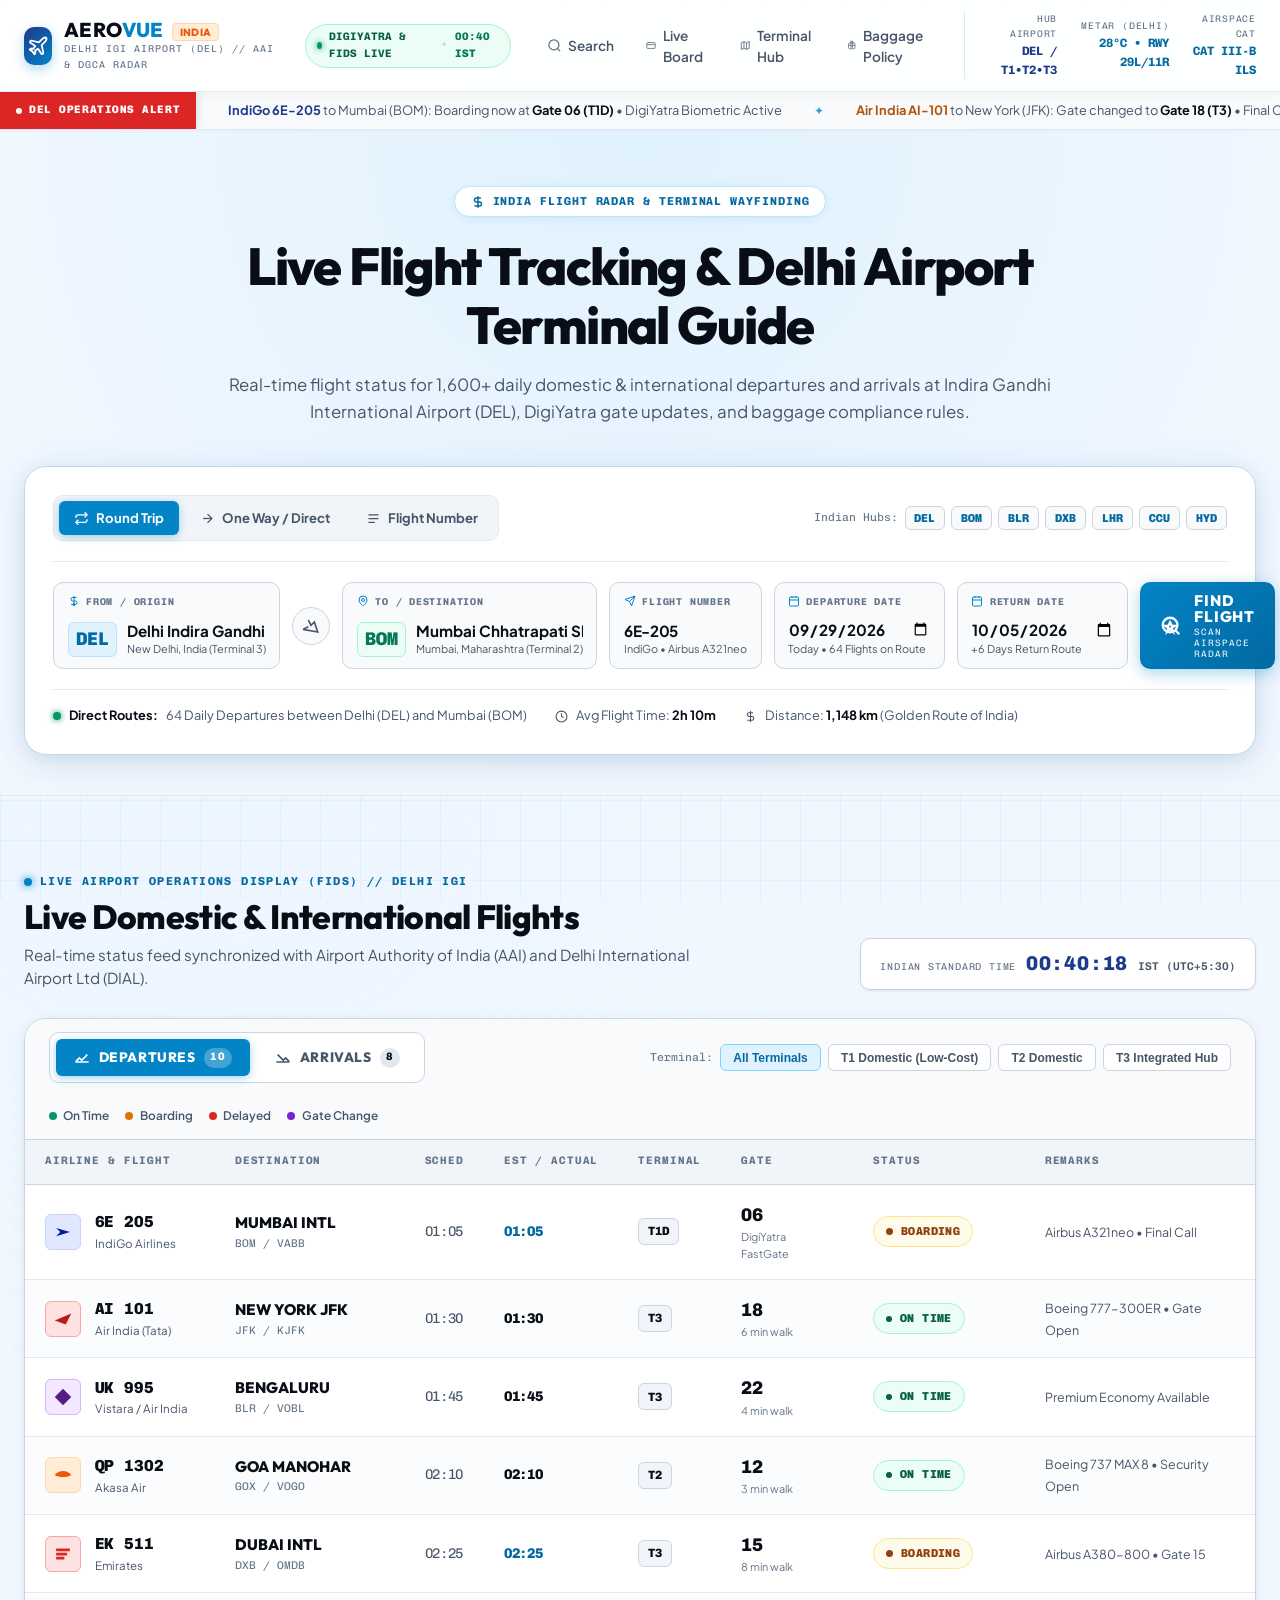
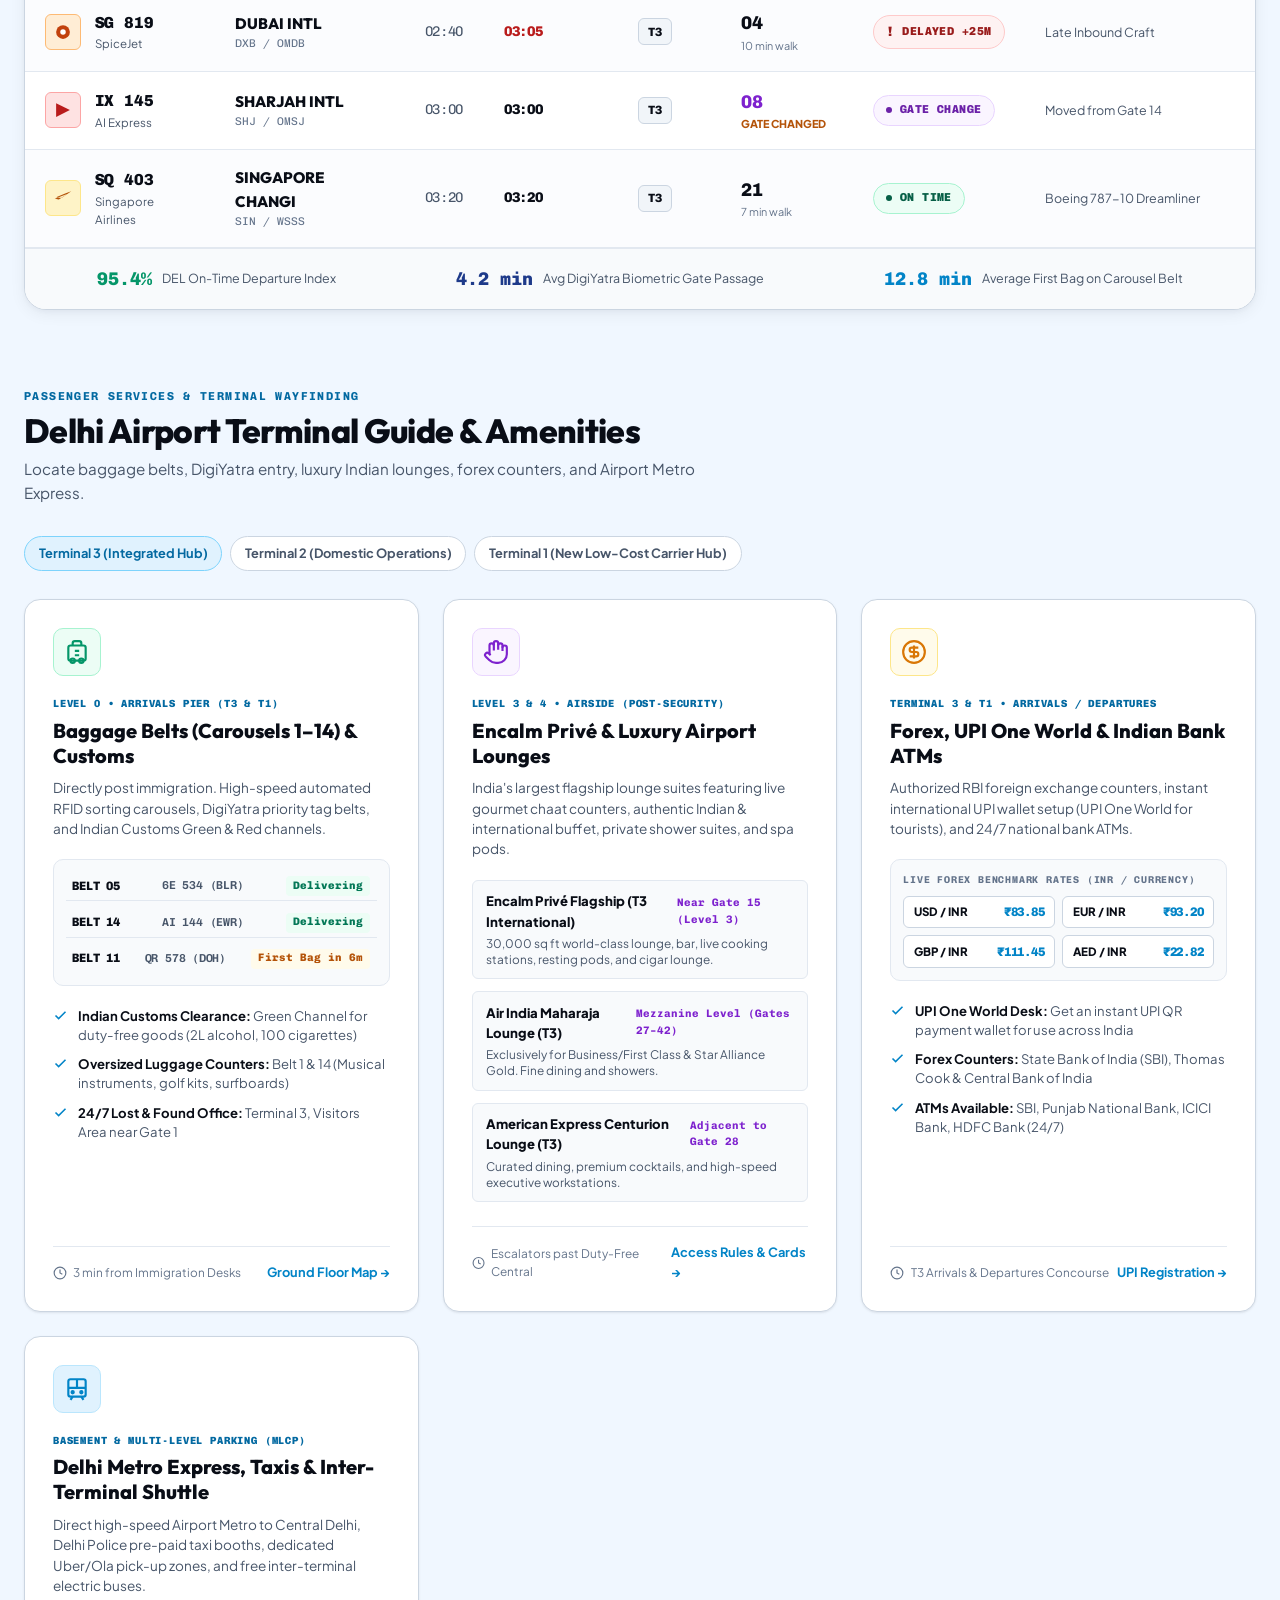
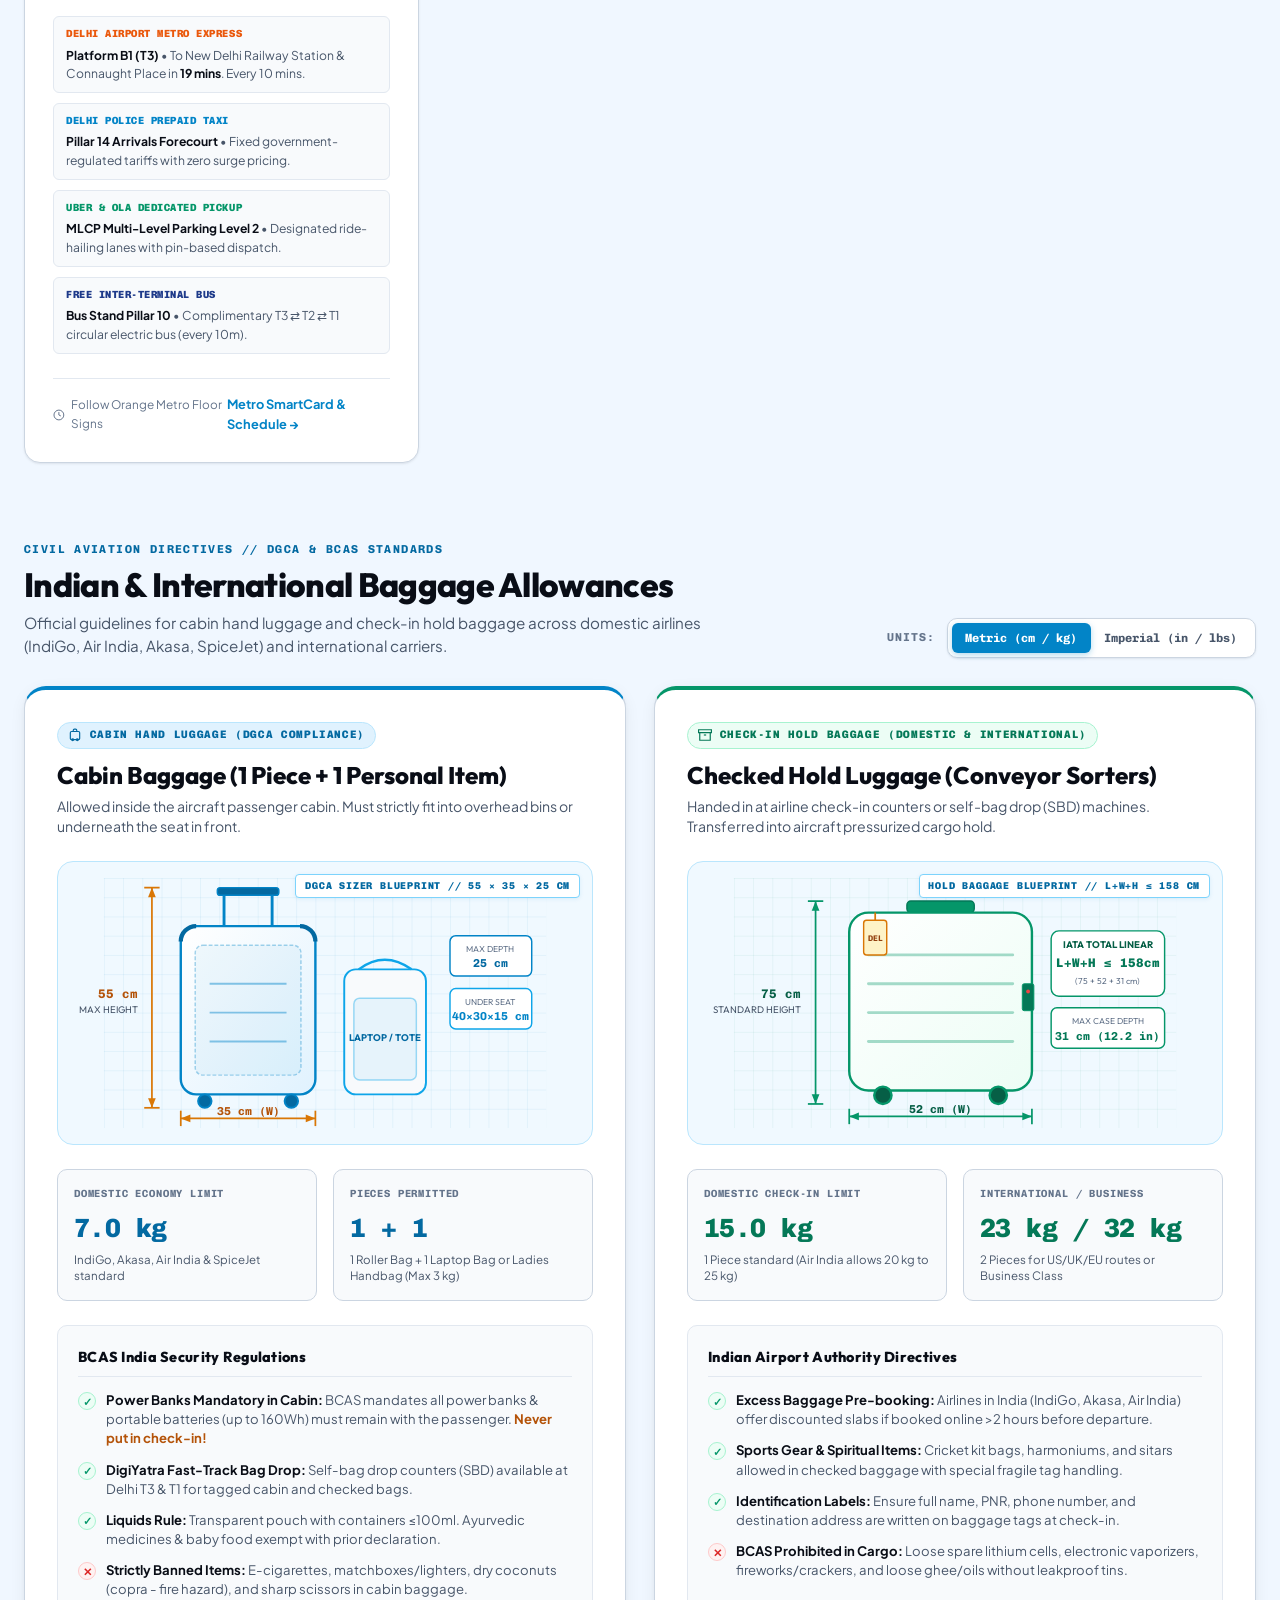
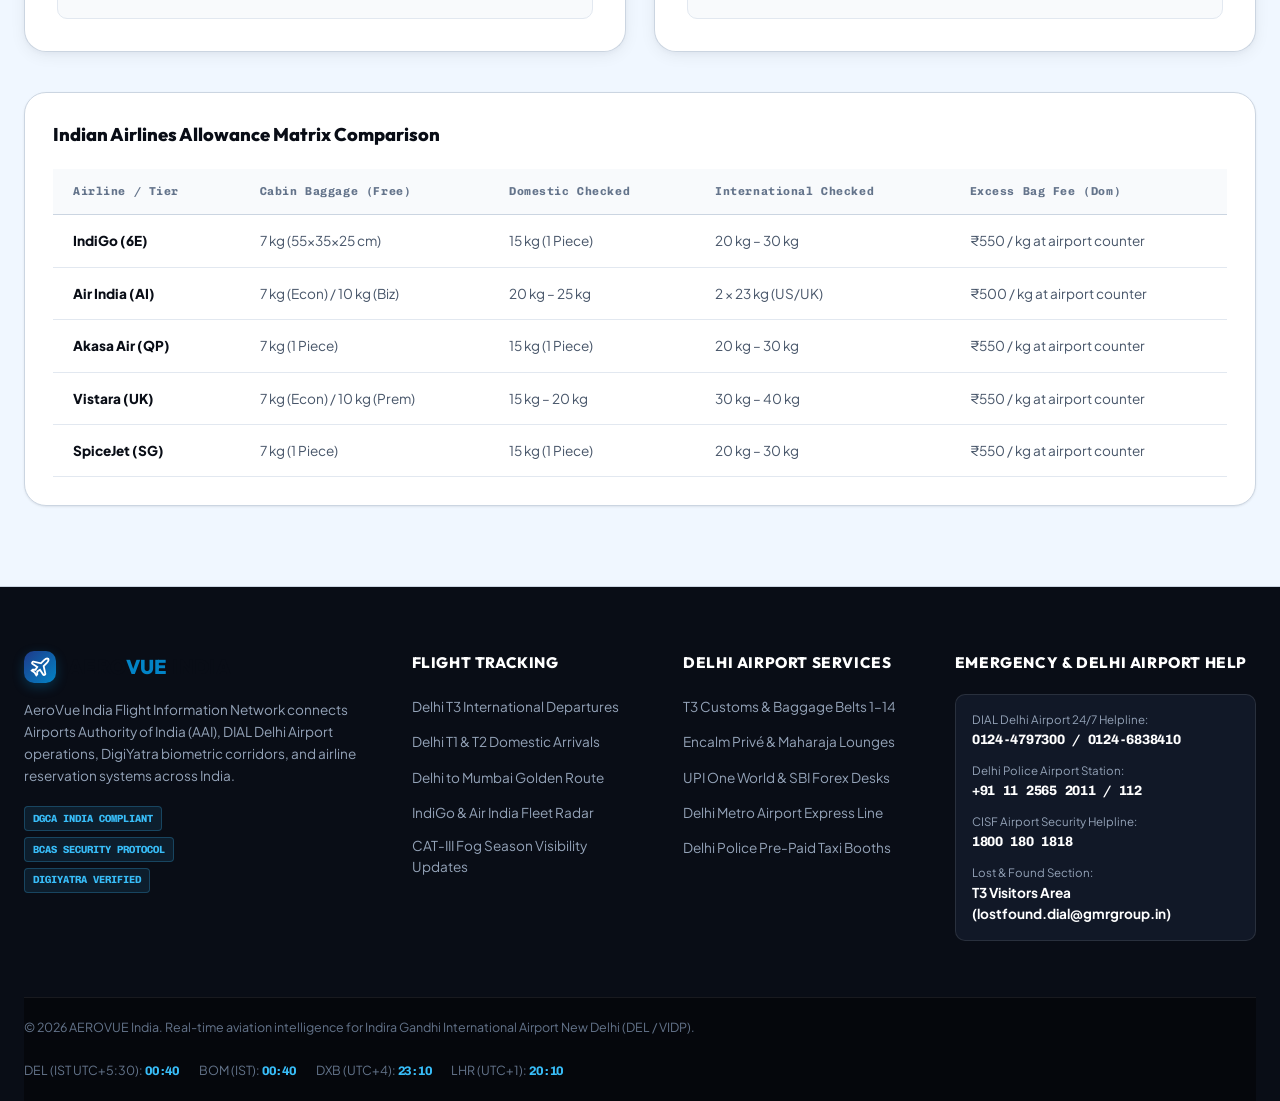
==== index.html @ 86da2724 "Add files via upload" ====
<!DOCTYPE html>
<html lang="en">
<head>
  <meta charset="UTF-8">
  <meta name="viewport" content="width=device-width, initial-scale=1.0">
  <title>AEROVUE INDIA // IGI Airport New Delhi (DEL) - Live Flight Radar & Terminal Operations</title>
  <meta name="description" content="Live flight status monitor for Indira Gandhi International Airport New Delhi (DEL), real-time FIDS departures and arrivals, DigiYatra terminal navigation, and DGCA/BCAS baggage compliance standards.">
  <link rel="preconnect" href="https://fonts.googleapis.com">
  <link rel="preconnect" href="https://fonts.gstatic.com" crossorigin>
  <link href="https://fonts.googleapis.com/css2?family=Chivo+Mono:ital,wght@0,300;0,400;0,600;0,700;1,400&family=Outfit:wght@300;400;500;600;700;800&family=Plus+Jakarta+Sans:wght@400;500;600;700&display=swap" rel="stylesheet">
  <link rel="stylesheet" href="styles.css">
</head>
<body>
  <!-- Light Blue & White Ambient Radar Grid Background -->
  <div class="radar-bg-grid" aria-hidden="true"></div>
  <div class="radar-glow-orb orb-1" aria-hidden="true"></div>
  <div class="radar-glow-orb orb-2" aria-hidden="true"></div>

  <!-- Top Operational Banner / Live Flight Telemetry -->
  <header class="top-nav-bar" id="nav-header">
    <div class="nav-container">
      <div class="brand-group">
        <a href="#hero-section" class="brand-link" aria-label="AEROVUE India Flight Hub">
          <div class="brand-logo-icon">
            <svg viewBox="0 0 24 24" fill="none" stroke="currentColor" stroke-width="2" stroke-linecap="round" stroke-linejoin="round">
              <path d="M17.8 19.2 16 11l3.5-3.5C21 6 21.5 4 21 3c-1-.5-3 0-4.5 1.5L13 8 4.8 6.2c-.5-.1-.9.1-1.1.5l-.3.5c-.2.5-.1 1 .3 1.3L9 12l-2 3H4l-1 1 3 2 2 3 1-1v-3l3-2 3.5 5.3c.3.4.8.5 1.3.3l.5-.3c.4-.2.6-.6.5-1.1z"/>
            </svg>
          </div>
          <div class="brand-titles">
            <span class="brand-title">AERO<span class="brand-highlight">VUE</span> <span class="country-badge">INDIA</span></span>
            <span class="brand-subtitle">DELHI IGI AIRPORT (DEL) // AAI & DGCA RADAR</span>
          </div>
        </a>
        <div class="status-beacon-pill" title="Live Airport Authority of India Telemetry">
          <span class="beacon-dot"></span>
          <span class="beacon-text">DIGIYATRA & FIDS LIVE</span>
          <span class="beacon-sep">•</span>
          <span class="beacon-time">00:40 IST</span>
        </div>
      </div>

      <!-- Quick Nav Links -->
      <nav class="quick-nav" aria-label="Main Navigation">
        <a href="#flight-search" class="nav-link">
          <svg class="nav-icon" viewBox="0 0 24 24" fill="none" stroke="currentColor" stroke-width="2"><circle cx="11" cy="11" r="8"/><path d="m21 21-4.3-4.3"/></svg>
          <span>Search</span>
        </a>
        <a href="#flight-board" class="nav-link">
          <svg class="nav-icon" viewBox="0 0 24 24" fill="none" stroke="currentColor" stroke-width="2"><rect width="20" height="14" x="2" y="5" rx="2"/><path d="M2 10h20"/><path d="M6 15h.01"/><path d="M10 15h.01"/></svg>
          <span>Live Board</span>
        </a>
        <a href="#terminal-guide" class="nav-link">
          <svg class="nav-icon" viewBox="0 0 24 24" fill="none" stroke="currentColor" stroke-width="2"><polygon points="3 6 9 3 15 6 21 3 21 18 15 21 9 18 3 21"/><line x1="9" x2="9" y1="3" y2="18"/><line x1="15" x2="15" y1="6" y2="21"/></svg>
          <span>Terminal Hub</span>
        </a>
        <a href="#baggage-policy" class="nav-link">
          <svg class="nav-icon" viewBox="0 0 24 24" fill="none" stroke="currentColor" stroke-width="2"><rect width="16" height="14" x="4" y="6" rx="2"/><path d="M9 6V4a2 2 0 0 1 2-2h2a2 2 0 0 1 2 2v2"/><line x1="4" x2="20" y1="12" y2="12"/><line x1="10" x2="10" y1="18"/><line x1="14" x2="14" y1="18"/></svg>
          <span>Baggage Policy</span>
        </a>
      </nav>

      <!-- Airport Hub Telemetry -->
      <div class="hub-telemetry">
        <div class="telemetry-item">
          <span class="telemetry-label">HUB AIRPORT</span>
          <span class="telemetry-val hub-code">DEL / T1•T2•T3</span>
        </div>
        <div class="telemetry-item">
          <span class="telemetry-label">METAR (DELHI)</span>
          <span class="telemetry-val">28°C • RWY 29L/11R</span>
        </div>
        <div class="telemetry-item">
          <span class="telemetry-label">AIRSPACE CAT</span>
          <span class="telemetry-val">CAT III-B ILS</span>
        </div>
      </div>
    </div>
  </header>

  <!-- Live Flight Alert Marquee Ticker -->
  <aside class="live-ticker-wrap" aria-label="Urgent Flight Updates">
    <div class="ticker-badge">
      <span class="live-pulse-icon"></span>
      <span>DEL OPERATIONS ALERT</span>
    </div>
    <div class="ticker-content-track">
      <div class="ticker-content">
        <span class="ticker-item"><strong class="highlight-indigo">IndiGo 6E-205</strong> to Mumbai (BOM): Boarding now at <strong>Gate 06 (T1D)</strong> • DigiYatra Biometric Active</span>
        <span class="ticker-sep">✦</span>
        <span class="ticker-item"><strong class="highlight-amber">Air India AI-101</strong> to New York (JFK): Gate changed to <strong>Gate 18 (T3)</strong> • Final Call for Zone A</span>
        <span class="ticker-sep">✦</span>
        <span class="ticker-item"><strong class="highlight-green">Emirates EK-511</strong> from Dubai: Touchdown confirmed <strong>Runway 29L</strong> • Belt 14 (T3 Arrivals)</span>
        <span class="ticker-sep">✦</span>
        <span class="ticker-item"><strong class="highlight-red">SpiceJet SG-819</strong> to Dubai: Departure delayed by <strong>+25 min</strong> due to late arrival of inbound craft</span>
        <span class="ticker-sep">✦</span>
        <span class="ticker-item"><strong class="highlight-cyan">Airport Metro Express:</strong> Trains running every 10 min to New Delhi Railway Station (Platform B1)</span>
      </div>
    </div>
  </aside>

  <main>
    <!-- ======================================================== -->
    <!-- SECTION 1: HERO SEARCH BANNER                           -->
    <!-- ======================================================== -->
    <section class="hero-section" id="hero-section">
      <div class="hero-inner-container">
        <!-- Hero Tagline -->
        <div class="hero-header-text">
          <div class="badge-pill">
            <svg viewBox="0 0 24 24" width="14" height="14" fill="none" stroke="currentColor" stroke-width="2.5"><path d="M12 2v20M17 5H9.5a3.5 3.5 0 0 0 0 7h5a3.5 3.5 0 0 1 0 7H6"/></svg>
            INDIA FLIGHT RADAR & TERMINAL WAYFINDING
          </div>
          <h1 class="hero-title">Live Flight Tracking & Delhi Airport Terminal Guide</h1>
          <p class="hero-subtitle">
            Real-time flight status for 1,600+ daily domestic & international departures and arrivals at Indira Gandhi International Airport (DEL), DigiYatra gate updates, and baggage compliance rules.
          </p>
        </div>

        <!-- Hero Route Search Component -->
        <div class="hero-search-wrapper" id="flight-search">
          <!-- Pure CSS Mode Tabs -->
          <input type="radio" name="search-mode" id="mode-roundtrip" class="tab-radio" checked>
          <input type="radio" name="search-mode" id="mode-oneway" class="tab-radio">
          <input type="radio" name="search-mode" id="mode-flightno" class="tab-radio">

          <div class="search-tabs-header">
            <div class="mode-selectors">
              <label for="mode-roundtrip" class="tab-btn">
                <svg viewBox="0 0 24 24" fill="none" stroke="currentColor" stroke-width="2"><path d="m17 2 4 4-4 4"/><path d="M3 11v-1a4 4 0 0 1 4-4h14"/><path d="m7 22-4-4 4-4"/><path d="M21 13v1a4 4 0 0 1-4 4H3"/></svg>
                Round Trip
              </label>
              <label for="mode-oneway" class="tab-btn">
                <svg viewBox="0 0 24 24" fill="none" stroke="currentColor" stroke-width="2"><path d="M5 12h14"/><path d="m12 5 7 7-7 7"/></svg>
                One Way / Direct
              </label>
              <label for="mode-flightno" class="tab-btn">
                <svg viewBox="0 0 24 24" fill="none" stroke="currentColor" stroke-width="2"><path d="M4 6h16M4 12h16M4 18h10"/></svg>
                Flight Number
              </label>
            </div>
            <div class="search-preset-hints">
              <span class="hint-label">Indian Hubs:</span>
              <button type="button" class="preset-pill">DEL</button>
              <button type="button" class="preset-pill">BOM</button>
              <button type="button" class="preset-pill">BLR</button>
              <button type="button" class="preset-pill">DXB</button>
              <button type="button" class="preset-pill">LHR</button>
              <button type="button" class="preset-pill">CCU</button>
              <button type="button" class="preset-pill">HYD</button>
            </div>
          </div>

          <!-- Main Search Controls Form -->
          <form class="search-controls-grid" id="search-form" onsubmit="return false;">
            <!-- Origin Input -->
            <div class="input-card origin-card">
              <div class="input-icon-label">
                <svg viewBox="0 0 24 24" fill="none" stroke="currentColor" stroke-width="2"><path d="M12 2v20M17 5H9.5a3.5 3.5 0 0 0 0 7h5a3.5 3.5 0 0 1 0 7H6"/><circle cx="12" cy="19" r="2"/></svg>
                <span>FROM / ORIGIN</span>
              </div>
              <div class="input-field-wrap">
                <div class="airport-code-badge">DEL</div>
                <div class="text-inputs">
                  <input type="text" id="origin-input" class="main-input" value="Delhi Indira Gandhi Intl" placeholder="City or airport">
                  <span class="sub-label">New Delhi, India (Terminal 3)</span>
                </div>
              </div>
            </div>

            <!-- Swap Button -->
            <div class="swap-action-wrap">
              <button type="button" class="swap-btn" id="btn-swap-airports" title="Swap Origin and Destination" aria-label="Swap origin and destination">
                <svg viewBox="0 0 24 24" fill="none" stroke="currentColor" stroke-width="2.5"><path d="m8 3 4 8 5-5 5 15-22-4 8-4"/></svg>
              </button>
            </div>

            <!-- Destination Input -->
            <div class="input-card dest-card">
              <div class="input-icon-label">
                <svg viewBox="0 0 24 24" fill="none" stroke="currentColor" stroke-width="2"><path d="M12 2a8 8 0 0 0-8 8c0 5.25 8 12 8 12s8-6.75 8-12a8 8 0 0 0-8-8z"/><circle cx="12" cy="10" r="3"/></svg>
                <span>TO / DESTINATION</span>
              </div>
              <div class="input-field-wrap">
                <div class="airport-code-badge badge-dest">BOM</div>
                <div class="text-inputs">
                  <input type="text" id="dest-input" class="main-input" value="Mumbai Chhatrapati Shivaji" placeholder="City or airport">
                  <span class="sub-label">Mumbai, Maharashtra (Terminal 2)</span>
                </div>
              </div>
            </div>

            <!-- Flight Code Quick Input -->
            <div class="input-card flightno-card">
              <div class="input-icon-label">
                <svg viewBox="0 0 24 24" fill="none" stroke="currentColor" stroke-width="2"><path d="M22 2L11 13"/><path d="M22 2l-7 20-4-9-9-4 20-7z"/></svg>
                <span>FLIGHT NUMBER</span>
              </div>
              <div class="input-field-wrap">
                <div class="text-inputs full-width">
                  <input type="text" id="flightno-input" class="main-input mono-font" value="6E-205" placeholder="e.g. 6E205, AI101">
                  <span class="sub-label">IndiGo • Airbus A321neo</span>
                </div>
              </div>
            </div>

            <!-- Departure Date Picker -->
            <div class="input-card date-card">
              <div class="input-icon-label">
                <svg viewBox="0 0 24 24" fill="none" stroke="currentColor" stroke-width="2"><rect width="18" height="18" x="3" y="4" rx="2" ry="2"/><line x1="16" x2="16" y1="2" y2="6"/><line x1="8" x2="8" y1="2" y2="6"/><line x1="3" x2="21" y1="10" y2="10"/></svg>
                <span>DEPARTURE DATE</span>
              </div>
              <div class="input-field-wrap">
                <div class="text-inputs full-width">
                  <input type="date" id="date-input" class="main-input date-input" value="2026-09-29">
                  <span class="sub-label">Today • 64 Flights on Route</span>
                </div>
              </div>
            </div>

            <!-- Return Date Picker -->
            <div class="input-card return-card">
              <div class="input-icon-label">
                <svg viewBox="0 0 24 24" fill="none" stroke="currentColor" stroke-width="2"><path d="M8 2v4M16 2v4M3 10h18M5 4h14a2 2 0 0 1 2 2v14a2 2 0 0 1-2 2H5a2 2 0 0 1-2-2V6a2 2 0 0 1 2-2z"/></svg>
                <span>RETURN DATE</span>
              </div>
              <div class="input-field-wrap">
                <div class="text-inputs full-width">
                  <input type="date" id="return-input" class="main-input date-input" value="2026-10-05">
                  <span class="sub-label">+6 Days Return Route</span>
                </div>
              </div>
            </div>

            <!-- Search CTA Button -->
            <div class="search-cta-wrap">
              <button type="submit" class="hero-search-btn" id="btn-submit-search" aria-label="Search Flight Status">
                <div class="btn-sheen" aria-hidden="true"></div>
                <svg viewBox="0 0 24 24" fill="none" stroke="currentColor" stroke-width="2.5"><circle cx="11" cy="11" r="8"/><path d="m21 21-4.3-4.3"/><polygon points="11 8 13 12 16 12 13 14 14 18 11 15 8 18 9 14 6 12 9 12 11 8"/></svg>
                <div class="btn-text-block">
                  <span class="btn-main-text">FIND FLIGHT</span>
                  <span class="btn-sub-text">SCAN AIRSPACE RADAR</span>
                </div>
              </button>
            </div>
          </form>

          <!-- Quick Route Stats Bar below search -->
          <div class="search-meta-footer">
            <div class="meta-tag">
              <span class="dot-active"></span>
              <strong>Direct Routes:</strong> 64 Daily Departures between Delhi (DEL) and Mumbai (BOM)
            </div>
            <div class="meta-tag">
              <svg viewBox="0 0 24 24" width="13" height="13" fill="none" stroke="currentColor" stroke-width="2"><circle cx="12" cy="12" r="10"/><polyline points="12 6 12 12 16 14"/></svg>
              <span>Avg Flight Time: <strong>2h 10m</strong></span>
            </div>
            <div class="meta-tag">
              <svg viewBox="0 0 24 24" width="13" height="13" fill="none" stroke="currentColor" stroke-width="2"><path d="M12 2v20M17 5H9.5a3.5 3.5 0 0 0 0 7h5a3.5 3.5 0 0 1 0 7H6"/></svg>
              <span>Distance: <strong>1,148 km</strong> (Golden Route of India)</span>
            </div>
          </div>
        </div>
      </div>
    </section>

    <!-- ======================================================== -->
    <!-- SECTION 2: FLIGHT STATUS BOARD (LIVE FIDS)               -->
    <!-- ======================================================== -->
    <section class="section-container" id="flight-board">
      <div class="section-header-row">
        <div>
          <div class="section-kicker">
            <span class="fids-signal-indicator"></span>
            LIVE AIRPORT OPERATIONS DISPLAY (FIDS) // DELHI IGI
          </div>
          <h2 class="section-title">Live Domestic & International Flights</h2>
          <p class="section-lead">Real-time status feed synchronized with Airport Authority of India (AAI) and Delhi International Airport Ltd (DIAL).</p>
        </div>

        <div class="board-clock-panel">
          <div class="clock-display">
            <span class="clock-label">INDIAN STANDARD TIME</span>
            <span class="clock-digits mono-font">00:40:18</span>
            <span class="clock-zone">IST (UTC+5:30)</span>
          </div>
        </div>
      </div>

      <!-- Pure CSS Interactive Tabs for Departures and Arrivals -->
      <div class="fids-wrapper">
        <input type="radio" name="board-direction" id="fids-tab-dep" class="board-radio" checked>
        <input type="radio" name="board-direction" id="fids-tab-arr" class="board-radio">

        <!-- Board Toolbar -->
        <div class="board-controls-bar">
          <!-- Direction Selector -->
          <div class="board-tab-switcher">
            <label for="fids-tab-dep" class="fids-tab-label dep-tab" id="label-dep">
              <svg viewBox="0 0 24 24" fill="none" stroke="currentColor" stroke-width="2.5"><path d="M2 18h20"/><path d="M20 7 11.5 15.5 8 12 3 17"/></svg>
              <span>DEPARTURES</span>
              <span class="counter-badge">10</span>
            </label>
            <label for="fids-tab-arr" class="fids-tab-label arr-tab" id="label-arr">
              <svg viewBox="0 0 24 24" fill="none" stroke="currentColor" stroke-width="2.5"><path d="M2 18h20"/><path d="m4 7 8.5 8.5L16 12l5 5"/></svg>
              <span>ARRIVALS</span>
              <span class="counter-badge">8</span>
            </label>
          </div>

          <!-- Quick Filters -->
          <div class="board-filter-group">
            <span class="filter-label">Terminal:</span>
            <button type="button" class="filter-chip active">All Terminals</button>
            <button type="button" class="filter-chip">T1 Domestic (Low-Cost)</button>
            <button type="button" class="filter-chip">T2 Domestic</button>
            <button type="button" class="filter-chip">T3 Integrated Hub</button>
          </div>

          <div class="board-legend">
            <span class="legend-item"><span class="status-dot dot-ontime"></span> On Time</span>
            <span class="legend-item"><span class="status-dot dot-boarding"></span> Boarding</span>
            <span class="legend-item"><span class="status-dot dot-delayed"></span> Delayed</span>
            <span class="legend-item"><span class="status-dot dot-gate"></span> Gate Change</span>
          </div>
        </div>

        <!-- ================= DEPARTURES TABLE ================= -->
        <div class="board-table-container fids-departures-panel">
          <div class="table-scroll-wrapper">
            <table class="fids-table" id="departures-table">
              <thead>
                <tr>
                  <th scope="col" class="th-airline">AIRLINE & FLIGHT</th>
                  <th scope="col" class="th-dest">DESTINATION</th>
                  <th scope="col" class="th-sched">SCHED</th>
                  <th scope="col" class="th-est">EST / ACTUAL</th>
                  <th scope="col" class="th-terminal">TERMINAL</th>
                  <th scope="col" class="th-gate">GATE</th>
                  <th scope="col" class="th-status">STATUS</th>
                  <th scope="col" class="th-details">REMARKS</th>
                </tr>
              </thead>
              <tbody>
                <!-- Flight 1: IndiGo 6E 205 (Domestic Flagship) -->
                <tr class="fids-row row-boarding">
                  <td class="td-airline">
                    <div class="airline-cell">
                      <div class="airline-badge badge-6e" title="IndiGo">
                        <svg viewBox="0 0 32 32" class="airline-vector"><path d="M6 10l20 6-20 6 6-6z" fill="currentColor"/></svg>
                      </div>
                      <div class="flight-identity">
                        <span class="flight-number mono-font">6E 205</span>
                        <span class="airline-name">IndiGo Airlines</span>
                      </div>
                    </div>
                  </td>
                  <td class="td-dest">
                    <div class="dest-cell">
                      <span class="dest-city">MUMBAI INTL</span>
                      <span class="dest-iata">BOM / VABB</span>
                    </div>
                  </td>
                  <td class="td-sched mono-font">01:05</td>
                  <td class="td-est mono-font text-highlight">01:05</td>
                  <td class="td-terminal">
                    <span class="terminal-badge">T1D</span>
                  </td>
                  <td class="td-gate">
                    <div class="gate-cell">
                      <span class="gate-code mono-font">06</span>
                      <span class="gate-walk">DigiYatra FastGate</span>
                    </div>
                  </td>
                  <td class="td-status">
                    <div class="status-chip chip-boarding">
                      <span class="chip-pulse"></span>
                      <span>BOARDING</span>
                    </div>
                  </td>
                  <td class="td-remarks">
                    <span class="remarks-text">Airbus A321neo • Final Call</span>
                  </td>
                </tr>

                <!-- Flight 2: Air India AI 101 (International Long-Haul) -->
                <tr class="fids-row row-ontime">
                  <td class="td-airline">
                    <div class="airline-cell">
                      <div class="airline-badge badge-ai" title="Air India">
                        <svg viewBox="0 0 32 32" class="airline-vector"><path d="M4 18l24-10-8 16-8-3z" fill="currentColor"/></svg>
                      </div>
                      <div class="flight-identity">
                        <span class="flight-number mono-font">AI 101</span>
                        <span class="airline-name">Air India (Tata)</span>
                      </div>
                    </div>
                  </td>
                  <td class="td-dest">
                    <div class="dest-cell">
                      <span class="dest-city">NEW YORK JFK</span>
                      <span class="dest-iata">JFK / KJFK</span>
                    </div>
                  </td>
                  <td class="td-sched mono-font">01:30</td>
                  <td class="td-est mono-font">01:30</td>
                  <td class="td-terminal">
                    <span class="terminal-badge">T3</span>
                  </td>
                  <td class="td-gate">
                    <div class="gate-cell">
                      <span class="gate-code mono-font">18</span>
                      <span class="gate-walk">6 min walk</span>
                    </div>
                  </td>
                  <td class="td-status">
                    <div class="status-chip chip-ontime">
                      <span class="chip-dot"></span>
                      <span>ON TIME</span>
                    </div>
                  </td>
                  <td class="td-remarks">
                    <span class="remarks-text">Boeing 777-300ER • Gate Open</span>
                  </td>
                </tr>

                <!-- Flight 3: Vistara UK 995 -->
                <tr class="fids-row row-ontime">
                  <td class="td-airline">
                    <div class="airline-cell">
                      <div class="airline-badge badge-uk" title="Vistara">
                        <svg viewBox="0 0 32 32" class="airline-vector"><path d="M16 4l12 12-12 12L4 16z" fill="currentColor"/></svg>
                      </div>
                      <div class="flight-identity">
                        <span class="flight-number mono-font">UK 995</span>
                        <span class="airline-name">Vistara / Air India</span>
                      </div>
                    </div>
                  </td>
                  <td class="td-dest">
                    <div class="dest-cell">
                      <span class="dest-city">BENGALURU</span>
                      <span class="dest-iata">BLR / VOBL</span>
                    </div>
                  </td>
                  <td class="td-sched mono-font">01:45</td>
                  <td class="td-est mono-font">01:45</td>
                  <td class="td-terminal">
                    <span class="terminal-badge">T3</span>
                  </td>
                  <td class="td-gate">
                    <div class="gate-cell">
                      <span class="gate-code mono-font">22</span>
                      <span class="gate-walk">4 min walk</span>
                    </div>
                  </td>
                  <td class="td-status">
                    <div class="status-chip chip-ontime">
                      <span class="chip-dot"></span>
                      <span>ON TIME</span>
                    </div>
                  </td>
                  <td class="td-remarks">
                    <span class="remarks-text">Premium Economy Available</span>
                  </td>
                </tr>

                <!-- Flight 4: Akasa Air QP 1302 -->
                <tr class="fids-row row-ontime">
                  <td class="td-airline">
                    <div class="airline-cell">
                      <div class="airline-badge badge-qp" title="Akasa Air">
                        <svg viewBox="0 0 32 32" class="airline-vector"><path d="M4 16c6-8 18-8 24 0-6 4-18 4-24 0z" fill="currentColor"/></svg>
                      </div>
                      <div class="flight-identity">
                        <span class="flight-number mono-font">QP 1302</span>
                        <span class="airline-name">Akasa Air</span>
                      </div>
                    </div>
                  </td>
                  <td class="td-dest">
                    <div class="dest-cell">
                      <span class="dest-city">GOA MANOHAR</span>
                      <span class="dest-iata">GOX / VOGO</span>
                    </div>
                  </td>
                  <td class="td-sched mono-font">02:10</td>
                  <td class="td-est mono-font">02:10</td>
                  <td class="td-terminal">
                    <span class="terminal-badge">T2</span>
                  </td>
                  <td class="td-gate">
                    <div class="gate-cell">
                      <span class="gate-code mono-font">12</span>
                      <span class="gate-walk">3 min walk</span>
                    </div>
                  </td>
                  <td class="td-status">
                    <div class="status-chip chip-ontime">
                      <span class="chip-dot"></span>
                      <span>ON TIME</span>
                    </div>
                  </td>
                  <td class="td-remarks">
                    <span class="remarks-text">Boeing 737 MAX 8 • Security Open</span>
                  </td>
                </tr>

                <!-- Flight 5: Emirates EK 511 -->
                <tr class="fids-row row-boarding">
                  <td class="td-airline">
                    <div class="airline-cell">
                      <div class="airline-badge badge-ek" title="Emirates">
                        <svg viewBox="0 0 32 32" class="airline-vector"><path d="M6 8h20v4H6zm0 6h16v4H6zm0 6h12v4H6z" fill="currentColor"/></svg>
                      </div>
                      <div class="flight-identity">
                        <span class="flight-number mono-font">EK 511</span>
                        <span class="airline-name">Emirates</span>
                      </div>
                    </div>
                  </td>
                  <td class="td-dest">
                    <div class="dest-cell">
                      <span class="dest-city">DUBAI INTL</span>
                      <span class="dest-iata">DXB / OMDB</span>
                    </div>
                  </td>
                  <td class="td-sched mono-font">02:25</td>
                  <td class="td-est mono-font text-highlight">02:25</td>
                  <td class="td-terminal">
                    <span class="terminal-badge">T3</span>
                  </td>
                  <td class="td-gate">
                    <div class="gate-cell">
                      <span class="gate-code mono-font">15</span>
                      <span class="gate-walk">8 min walk</span>
                    </div>
                  </td>
                  <td class="td-status">
                    <div class="status-chip chip-boarding">
                      <span class="chip-pulse"></span>
                      <span>BOARDING</span>
                    </div>
                  </td>
                  <td class="td-remarks">
                    <span class="remarks-text">Airbus A380-800 • Gate 15</span>
                  </td>
                </tr>

                <!-- Flight 6: SpiceJet SG 819 (Delayed) -->
                <tr class="fids-row row-delayed">
                  <td class="td-airline">
                    <div class="airline-cell">
                      <div class="airline-badge badge-sg" title="SpiceJet">
                        <svg viewBox="0 0 32 32" class="airline-vector"><circle cx="16" cy="16" r="10" fill="currentColor"/><circle cx="16" cy="16" r="4" fill="#fff"/></svg>
                      </div>
                      <div class="flight-identity">
                        <span class="flight-number mono-font">SG 819</span>
                        <span class="airline-name">SpiceJet</span>
                      </div>
                    </div>
                  </td>
                  <td class="td-dest">
                    <div class="dest-cell">
                      <span class="dest-city">DUBAI INTL</span>
                      <span class="dest-iata">DXB / OMDB</span>
                    </div>
                  </td>
                  <td class="td-sched mono-font">02:40</td>
                  <td class="td-est mono-font text-delayed">03:05</td>
                  <td class="td-terminal">
                    <span class="terminal-badge">T3</span>
                  </td>
                  <td class="td-gate">
                    <div class="gate-cell">
                      <span class="gate-code mono-font">04</span>
                      <span class="gate-walk">10 min walk</span>
                    </div>
                  </td>
                  <td class="td-status">
                    <div class="status-chip chip-delayed">
                      <span class="chip-exclamation">!</span>
                      <span>DELAYED +25M</span>
                    </div>
                  </td>
                  <td class="td-remarks">
                    <span class="remarks-text text-warning">Late Inbound Craft</span>
                  </td>
                </tr>

                <!-- Flight 7: Air India Express IX 145 (Gate Change) -->
                <tr class="fids-row row-gatechange">
                  <td class="td-airline">
                    <div class="airline-cell">
                      <div class="airline-badge badge-ix" title="Air India Express">
                        <svg viewBox="0 0 32 32" class="airline-vector"><polygon points="6,6 26,16 6,26" fill="currentColor"/></svg>
                      </div>
                      <div class="flight-identity">
                        <span class="flight-number mono-font">IX 145</span>
                        <span class="airline-name">AI Express</span>
                      </div>
                    </div>
                  </td>
                  <td class="td-dest">
                    <div class="dest-cell">
                      <span class="dest-city">SHARJAH INTL</span>
                      <span class="dest-iata">SHJ / OMSJ</span>
                    </div>
                  </td>
                  <td class="td-sched mono-font">03:00</td>
                  <td class="td-est mono-font">03:00</td>
                  <td class="td-terminal">
                    <span class="terminal-badge">T3</span>
                  </td>
                  <td class="td-gate">
                    <div class="gate-cell">
                      <span class="gate-code mono-font highlight-gate">08</span>
                      <span class="gate-walk badge-urgent">GATE CHANGED</span>
                    </div>
                  </td>
                  <td class="td-status">
                    <div class="status-chip chip-gate">
                      <span class="chip-dot"></span>
                      <span>GATE CHANGE</span>
                    </div>
                  </td>
                  <td class="td-remarks">
                    <span class="remarks-text text-amber">Moved from Gate 14</span>
                  </td>
                </tr>

                <!-- Flight 8: Singapore Airlines SQ 403 -->
                <tr class="fids-row row-ontime">
                  <td class="td-airline">
                    <div class="airline-cell">
                      <div class="airline-badge badge-sq" title="Singapore Airlines">
                        <svg viewBox="0 0 32 32" class="airline-vector"><path d="M28 6L14 16l-8-1 14-6 8-3zM4 17l6 1 12-8-18 7z" fill="currentColor"/></svg>
                      </div>
                      <div class="flight-identity">
                        <span class="flight-number mono-font">SQ 403</span>
                        <span class="airline-name">Singapore Airlines</span>
                      </div>
                    </div>
                  </td>
                  <td class="td-dest">
                    <div class="dest-cell">
                      <span class="dest-city">SINGAPORE CHANGI</span>
                      <span class="dest-iata">SIN / WSSS</span>
                    </div>
                  </td>
                  <td class="td-sched mono-font">03:20</td>
                  <td class="td-est mono-font">03:20</td>
                  <td class="td-terminal">
                    <span class="terminal-badge">T3</span>
                  </td>
                  <td class="td-gate">
                    <div class="gate-cell">
                      <span class="gate-code mono-font">21</span>
                      <span class="gate-walk">7 min walk</span>
                    </div>
                  </td>
                  <td class="td-status">
                    <div class="status-chip chip-ontime">
                      <span class="chip-dot"></span>
                      <span>ON TIME</span>
                    </div>
                  </td>
                  <td class="td-remarks">
                    <span class="remarks-text">Boeing 787-10 Dreamliner</span>
                  </td>
                </tr>
              </tbody>
            </table>
          </div>
        </div>

        <!-- ================= ARRIVALS TABLE ================= -->
        <div class="board-table-container fids-arrivals-panel">
          <div class="table-scroll-wrapper">
            <table class="fids-table" id="arrivals-table">
              <thead>
                <tr>
                  <th scope="col" class="th-airline">AIRLINE & FLIGHT</th>
                  <th scope="col" class="th-dest">ORIGIN</th>
                  <th scope="col" class="th-sched">STA (SCHED)</th>
                  <th scope="col" class="th-est">ETA / ACTUAL</th>
                  <th scope="col" class="th-terminal">TERMINAL</th>
                  <th scope="col" class="th-belt">BAGGAGE BELT</th>
                  <th scope="col" class="th-status">STATUS</th>
                  <th scope="col" class="th-details">REMARKS</th>
                </tr>
              </thead>
              <tbody>
                <!-- Arrival 1: IndiGo 6E 534 from Bengaluru -->
                <tr class="fids-row row-ontime">
                  <td class="td-airline">
                    <div class="airline-cell">
                      <div class="airline-badge badge-6e" title="IndiGo">
                        <svg viewBox="0 0 32 32" class="airline-vector"><path d="M6 10l20 6-20 6 6-6z" fill="currentColor"/></svg>
                      </div>
                      <div class="flight-identity">
                        <span class="flight-number mono-font">6E 534</span>
                        <span class="airline-name">IndiGo</span>
                      </div>
                    </div>
                  </td>
                  <td class="td-dest">
                    <div class="dest-cell">
                      <span class="dest-city">BENGALURU KEMPEGOWDA</span>
                      <span class="dest-iata">BLR / VOBL</span>
                    </div>
                  </td>
                  <td class="td-sched mono-font">00:30</td>
                  <td class="td-est mono-font text-highlight">00:25</td>
                  <td class="td-terminal">
                    <span class="terminal-badge">T2</span>
                  </td>
                  <td class="td-belt">
                    <div class="belt-cell">
                      <span class="belt-code mono-font">BELT 05</span>
                      <span class="belt-status text-green">Delivering Bags</span>
                    </div>
                  </td>
                  <td class="td-status">
                    <div class="status-chip chip-ontime">
                      <span class="chip-dot"></span>
                      <span>LANDED 00:25</span>
                    </div>
                  </td>
                  <td class="td-remarks">
                    <span class="remarks-text">Runway 28 • DigiYatra Exit</span>
                  </td>
                </tr>

                <!-- Arrival 2: Air India AI 144 from Newark -->
                <tr class="fids-row row-ontime">
                  <td class="td-airline">
                    <div class="airline-cell">
                      <div class="airline-badge badge-ai" title="Air India">
                        <svg viewBox="0 0 32 32" class="airline-vector"><path d="M4 18l24-10-8 16-8-3z" fill="currentColor"/></svg>
                      </div>
                      <div class="flight-identity">
                        <span class="flight-number mono-font">AI 144</span>
                        <span class="airline-name">Air India</span>
                      </div>
                    </div>
                  </td>
                  <td class="td-dest">
                    <div class="dest-cell">
                      <span class="dest-city">NEWARK LIBERTY</span>
                      <span class="dest-iata">EWR / KEWR</span>
                    </div>
                  </td>
                  <td class="td-sched mono-font">00:40</td>
                  <td class="td-est mono-font text-highlight">00:35</td>
                  <td class="td-terminal">
                    <span class="terminal-badge">T3</span>
                  </td>
                  <td class="td-belt">
                    <div class="belt-cell">
                      <span class="belt-code mono-font">BELT 14</span>
                      <span class="belt-status text-green">Delivering Bags</span>
                    </div>
                  </td>
                  <td class="td-status">
                    <div class="status-chip chip-ontime">
                      <span class="chip-dot"></span>
                      <span>TAXIING</span>
                    </div>
                  </td>
                  <td class="td-remarks">
                    <span class="remarks-text">Boeing 777-200LR • Stand 32</span>
                  </td>
                </tr>

                <!-- Arrival 3: Qatar Airways QR 578 from Doha -->
                <tr class="fids-row row-ontime">
                  <td class="td-airline">
                    <div class="airline-cell">
                      <div class="airline-badge badge-qr" title="Qatar Airways">
                        <svg viewBox="0 0 32 32" class="airline-vector"><path d="M16 4a12 12 0 1 0 12 12A12 12 0 0 0 16 4zm-2 16l-4-4 2-2 2 2 6-6 2 2z" fill="currentColor"/></svg>
                      </div>
                      <div class="flight-identity">
                        <span class="flight-number mono-font">QR 578</span>
                        <span class="airline-name">Qatar Airways</span>
                      </div>
                    </div>
                  </td>
                  <td class="td-dest">
                    <div class="dest-cell">
                      <span class="dest-city">DOHA HAMAD</span>
                      <span class="dest-iata">DOH / OTHH</span>
                    </div>
                  </td>
                  <td class="td-sched mono-font">00:55</td>
                  <td class="td-est mono-font">00:55</td>
                  <td class="td-terminal">
                    <span class="terminal-badge">T3</span>
                  </td>
                  <td class="td-belt">
                    <div class="belt-cell">
                      <span class="belt-code mono-font">BELT 11</span>
                      <span class="belt-status text-amber">First Bag in 6m</span>
                    </div>
                  </td>
                  <td class="td-status">
                    <div class="status-chip chip-ontime">
                      <span class="chip-dot"></span>
                      <span>ON APPROACH</span>
                    </div>
                  </td>
                  <td class="td-remarks">
                    <span class="remarks-text">T3 Customs Green Channel</span>
                  </td>
                </tr>

                <!-- Arrival 4: British Airways BA 143 from London -->
                <tr class="fids-row row-delayed">
                  <td class="td-airline">
                    <div class="airline-cell">
                      <div class="airline-badge badge-ba" title="British Airways">
                        <svg viewBox="0 0 32 32" class="airline-vector"><path d="M4 14c8-4 16-4 24 0-4 6-12 10-24 0z" fill="currentColor"/></svg>
                      </div>
                      <div class="flight-identity">
                        <span class="flight-number mono-font">BA 143</span>
                        <span class="airline-name">British Airways</span>
                      </div>
                    </div>
                  </td>
                  <td class="td-dest">
                    <div class="dest-cell">
                      <span class="dest-city">LONDON HEATHROW</span>
                      <span class="dest-iata">LHR / EGLL</span>
                    </div>
                  </td>
                  <td class="td-sched mono-font">01:10</td>
                  <td class="td-est mono-font text-delayed">01:35</td>
                  <td class="td-terminal">
                    <span class="terminal-badge">T3</span>
                  </td>
                  <td class="td-belt">
                    <div class="belt-cell">
                      <span class="belt-code mono-font">BELT 08</span>
                      <span class="belt-status text-slate">Standby</span>
                    </div>
                  </td>
                  <td class="td-status">
                    <div class="status-chip chip-delayed">
                      <span class="chip-exclamation">!</span>
                      <span>DELAYED +25M</span>
                    </div>
                  </td>
                  <td class="td-remarks">
                    <span class="remarks-text text-warning">Airway Slot Delay</span>
                  </td>
                </tr>
              </tbody>
            </table>
          </div>
        </div>

        <!-- Board Information Footer -->
        <div class="board-table-footer">
          <div class="footer-stat">
            <span class="stat-value text-green">95.4%</span>
            <span class="stat-desc">DEL On-Time Departure Index</span>
          </div>
          <div class="footer-stat">
            <span class="stat-value text-indigo">4.2 min</span>
            <span class="stat-desc">Avg DigiYatra Biometric Gate Passage</span>
          </div>
          <div class="footer-stat">
            <span class="stat-value text-cyan">12.8 min</span>
            <span class="stat-desc">Average First Bag on Carousel Belt</span>
          </div>
        </div>
      </div>
    </section>

    <!-- ======================================================== -->
    <!-- SECTION 3: TERMINAL GUIDE CARDS (DELHI IGI HUB)          -->
    <!-- ======================================================== -->
    <section class="section-container" id="terminal-guide">
      <div class="section-header-row">
        <div>
          <div class="section-kicker">PASSENGER SERVICES & TERMINAL WAYFINDING</div>
          <h2 class="section-title">Delhi Airport Terminal Guide & Amenities</h2>
          <p class="section-lead">Locate baggage belts, DigiYatra entry, luxury Indian lounges, forex counters, and Airport Metro Express.</p>
        </div>

        <div class="terminal-selector-badges">
          <span class="hub-pill active">Terminal 3 (Integrated Hub)</span>
          <span class="hub-pill">Terminal 2 (Domestic Operations)</span>
          <span class="hub-pill">Terminal 1 (New Low-Cost Carrier Hub)</span>
        </div>
      </div>

      <!-- Terminal Cards Grid -->
      <div class="terminal-guide-grid">
        <!-- CARD 1: Baggage Claim Belts & Customs -->
        <article class="guide-card" id="card-baggage">
          <div class="card-hero-icon icon-baggage">
            <svg viewBox="0 0 24 24" fill="none" stroke="currentColor" stroke-width="2"><path d="M6 20h12a2 2 0 0 0 2-2V8a2 2 0 0 0-2-2H6a2 2 0 0 0-2 2v10a2 2 0 0 0 2 2Z"/><path d="M8 6V4a2 2 0 0 1 2-2h4a2 2 0 0 1 2 2v2"/><circle cx="8" cy="20" r="2"/><circle cx="16" cy="20" r="2"/><path d="M10 11h4"/><path d="M10 15h4"/></svg>
          </div>
          <div class="card-badge">LEVEL 0 • ARRIVALS PIER (T3 & T1)</div>
          <h3 class="card-title">Baggage Belts (Carousels 1–14) & Customs</h3>
          <p class="card-desc">
            Directly post immigration. High-speed automated RFID sorting carousels, DigiYatra priority tag belts, and Indian Customs Green & Red channels.
          </p>

          <div class="belt-status-widget">
            <div class="widget-row">
              <span class="belt-num mono-font">BELT 05</span>
              <span class="flight-tag mono-font">6E 534 (BLR)</span>
              <span class="status-indicator-tag green">Delivering</span>
            </div>
            <div class="widget-row">
              <span class="belt-num mono-font">BELT 14</span>
              <span class="flight-tag mono-font">AI 144 (EWR)</span>
              <span class="status-indicator-tag green">Delivering</span>
            </div>
            <div class="widget-row">
              <span class="belt-num mono-font">BELT 11</span>
              <span class="flight-tag mono-font">QR 578 (DOH)</span>
              <span class="status-indicator-tag amber">First Bag in 6m</span>
            </div>
          </div>

          <div class="card-feature-list">
            <div class="feature-item">
              <svg viewBox="0 0 24 24" class="check-icon" fill="none" stroke="currentColor" stroke-width="2.5"><polyline points="20 6 9 17 4 12"/></svg>
              <span><strong>Indian Customs Clearance:</strong> Green Channel for duty-free goods (2L alcohol, 100 cigarettes)</span>
            </div>
            <div class="feature-item">
              <svg viewBox="0 0 24 24" class="check-icon" fill="none" stroke="currentColor" stroke-width="2.5"><polyline points="20 6 9 17 4 12"/></svg>
              <span><strong>Oversized Luggage Counters:</strong> Belt 1 & 14 (Musical instruments, golf kits, surfboards)</span>
            </div>
            <div class="feature-item">
              <svg viewBox="0 0 24 24" class="check-icon" fill="none" stroke="currentColor" stroke-width="2.5"><polyline points="20 6 9 17 4 12"/></svg>
              <span><strong>24/7 Lost & Found Office:</strong> Terminal 3, Visitors Area near Gate 1</span>
            </div>
          </div>

          <div class="card-footer-action">
            <span class="walking-time">
              <svg viewBox="0 0 24 24" width="14" height="14" fill="none" stroke="currentColor" stroke-width="2"><circle cx="12" cy="12" r="10"/><polyline points="12 6 12 12 16 14"/></svg>
              3 min from Immigration Desks
            </span>
            <span class="card-link-btn">Ground Floor Map &rarr;</span>
          </div>
        </article>

        <!-- CARD 2: VIP & Airline Lounges -->
        <article class="guide-card" id="card-lounges">
          <div class="card-hero-icon icon-lounges">
            <svg viewBox="0 0 24 24" fill="none" stroke="currentColor" stroke-width="2"><path d="M18 11V6a2 2 0 0 0-2-2v0a2 2 0 0 0-2 2v0"/><path d="M14 10V4a2 2 0 0 0-2-2v0a2 2 0 0 0-2 2v2"/><path d="M10 10.5V6a2 2 0 0 0-2-2v0a2 2 0 0 0-2 2v8"/><path d="M18 8a2 2 0 1 1 4 0v6a8 8 0 0 1-8 8h-2c-2.8 0-4.5-.86-5.99-2.34l-3.6-3.6a2 2 0 0 1 2.83-2.82L7 15"/></svg>
          </div>
          <div class="card-badge">LEVEL 3 & 4 • AIRSIDE (POST-SECURITY)</div>
          <h3 class="card-title">Encalm Privé & Luxury Airport Lounges</h3>
          <p class="card-desc">
            India's largest flagship lounge suites featuring live gourmet chaat counters, authentic Indian & international buffet, private shower suites, and spa pods.
          </p>

          <div class="lounge-directory-list">
            <div class="lounge-box">
              <div class="lounge-header">
                <strong>Encalm Privé Flagship (T3 International)</strong>
                <span class="lounge-loc">Near Gate 15 (Level 3)</span>
              </div>
              <p class="lounge-detail">30,000 sq ft world-class lounge, bar, live cooking stations, resting pods, and cigar lounge.</p>
            </div>
            <div class="lounge-box">
              <div class="lounge-header">
                <strong>Air India Maharaja Lounge (T3)</strong>
                <span class="lounge-loc">Mezzanine Level (Gates 27–42)</span>
              </div>
              <p class="lounge-detail">Exclusively for Business/First Class & Star Alliance Gold. Fine dining and showers.</p>
            </div>
            <div class="lounge-box">
              <div class="lounge-header">
                <strong>American Express Centurion Lounge (T3)</strong>
                <span class="lounge-loc">Adjacent to Gate 28</span>
              </div>
              <p class="lounge-detail">Curated dining, premium cocktails, and high-speed executive workstations.</p>
            </div>
          </div>

          <div class="card-footer-action">
            <span class="walking-time">
              <svg viewBox="0 0 24 24" width="14" height="14" fill="none" stroke="currentColor" stroke-width="2"><circle cx="12" cy="12" r="10"/><polyline points="12 6 12 12 16 14"/></svg>
              Escalators past Duty-Free Central
            </span>
            <span class="card-link-btn">Access Rules & Cards &rarr;</span>
          </div>
        </article>

        <!-- CARD 3: Currency Exchange & Banking / UPI -->
        <article class="guide-card" id="card-currency">
          <div class="card-hero-icon icon-currency">
            <svg viewBox="0 0 24 24" fill="none" stroke="currentColor" stroke-width="2"><circle cx="12" cy="12" r="10"/><path d="M16 8h-6a2 2 0 1 0 0 4h4a2 2 0 1 1 0 4H8"/><line x1="12" x2="12" y1="6" y2="18"/></svg>
          </div>
          <div class="card-badge">TERMINAL 3 & T1 • ARRIVALS / DEPARTURES</div>
          <h3 class="card-title">Forex, UPI One World & Indian Bank ATMs</h3>
          <p class="card-desc">
            Authorized RBI foreign exchange counters, instant international UPI wallet setup (UPI One World for tourists), and 24/7 national bank ATMs.
          </p>

          <div class="rate-ticker-box">
            <div class="rate-title">LIVE FOREX BENCHMARK RATES (INR / CURRENCY)</div>
            <div class="rate-grid">
              <div class="rate-pill">
                <span class="currency-code">USD / INR</span>
                <span class="rate-val mono-font">₹83.85</span>
              </div>
              <div class="rate-pill">
                <span class="currency-code">EUR / INR</span>
                <span class="rate-val mono-font">₹93.20</span>
              </div>
              <div class="rate-pill">
                <span class="currency-code">GBP / INR</span>
                <span class="rate-val mono-font">₹111.45</span>
              </div>
              <div class="rate-pill">
                <span class="currency-code">AED / INR</span>
                <span class="rate-val mono-font">₹22.82</span>
              </div>
            </div>
          </div>

          <div class="card-feature-list">
            <div class="feature-item">
              <svg viewBox="0 0 24 24" class="check-icon" fill="none" stroke="currentColor" stroke-width="2.5"><polyline points="20 6 9 17 4 12"/></svg>
              <span><strong>UPI One World Desk:</strong> Get an instant UPI QR payment wallet for use across India</span>
            </div>
            <div class="feature-item">
              <svg viewBox="0 0 24 24" class="check-icon" fill="none" stroke="currentColor" stroke-width="2.5"><polyline points="20 6 9 17 4 12"/></svg>
              <span><strong>Forex Counters:</strong> State Bank of India (SBI), Thomas Cook & Central Bank of India</span>
            </div>
            <div class="feature-item">
              <svg viewBox="0 0 24 24" class="check-icon" fill="none" stroke="currentColor" stroke-width="2.5"><polyline points="20 6 9 17 4 12"/></svg>
              <span><strong>ATMs Available:</strong> SBI, Punjab National Bank, ICICI Bank, HDFC Bank (24/7)</span>
            </div>
          </div>

          <div class="card-footer-action">
            <span class="walking-time">
              <svg viewBox="0 0 24 24" width="14" height="14" fill="none" stroke="currentColor" stroke-width="2"><circle cx="12" cy="12" r="10"/><polyline points="12 6 12 12 16 14"/></svg>
              T3 Arrivals & Departures Concourse
            </span>
            <span class="card-link-btn">UPI Registration &rarr;</span>
          </div>
        </article>

        <!-- CARD 4: Ground Transit & Airport Express Metro -->
        <article class="guide-card" id="card-transit">
          <div class="card-hero-icon icon-transit">
            <svg viewBox="0 0 24 24" fill="none" stroke="currentColor" stroke-width="2"><rect width="16" height="16" x="4" y="3" rx="2"/><path d="M4 11h16"/><path d="M12 3v8"/><path d="m8 19-2 3"/><path d="m18 22-2-3"/><circle cx="8" cy="15" r="1"/><circle cx="16" cy="15" r="1"/></svg>
          </div>
          <div class="card-badge">BASEMENT & MULTI-LEVEL PARKING (MLCP)</div>
          <h3 class="card-title">Delhi Metro Express, Taxis & Inter-Terminal Shuttle</h3>
          <p class="card-desc">
            Direct high-speed Airport Metro to Central Delhi, Delhi Police pre-paid taxi booths, dedicated Uber/Ola pick-up zones, and free inter-terminal electric buses.
          </p>

          <div class="transit-modes-list">
            <div class="transit-row">
              <div class="transit-badge badge-metro">DELHI AIRPORT METRO EXPRESS</div>
              <div class="transit-info">
                <strong>Platform B1 (T3)</strong> • To New Delhi Railway Station & Connaught Place in <strong>19 mins</strong>. Every 10 mins.
              </div>
            </div>
            <div class="transit-row">
              <div class="transit-badge badge-taxi">DELHI POLICE PREPAID TAXI</div>
              <div class="transit-info">
                <strong>Pillar 14 Arrivals Forecourt</strong> • Fixed government-regulated tariffs with zero surge pricing.
              </div>
            </div>
            <div class="transit-row">
              <div class="transit-badge badge-uber">UBER & OLA DEDICATED PICKUP</div>
              <div class="transit-info">
                <strong>MLCP Multi-Level Parking Level 2</strong> • Designated ride-hailing lanes with pin-based dispatch.
              </div>
            </div>
            <div class="transit-row">
              <div class="transit-badge badge-shuttle">FREE INTER-TERMINAL BUS</div>
              <div class="transit-info">
                <strong>Bus Stand Pillar 10</strong> • Complimentary T3 ⇄ T2 ⇄ T1 circular electric bus (every 10m).
              </div>
            </div>
          </div>

          <div class="card-footer-action">
            <span class="walking-time">
              <svg viewBox="0 0 24 24" width="14" height="14" fill="none" stroke="currentColor" stroke-width="2"><circle cx="12" cy="12" r="10"/><polyline points="12 6 12 12 16 14"/></svg>
              Follow Orange Metro Floor Signs
            </span>
            <span class="card-link-btn">Metro SmartCard & Schedule &rarr;</span>
          </div>
        </article>
      </div>
    </section>

    <!-- ======================================================== -->
    <!-- SECTION 4: BAGGAGE POLICY SECTION (DGCA & BCAS STANDARDS)-->
    <!-- ======================================================== -->
    <section class="section-container" id="baggage-policy">
      <!-- Metric / Imperial Toggle (Pure CSS interactive radio) -->
      <input type="radio" name="unit-switch" id="unit-metric" class="unit-radio" checked>
      <input type="radio" name="unit-switch" id="unit-imperial" class="unit-radio">

      <div class="section-header-row">
        <div>
          <div class="section-kicker">CIVIL AVIATION DIRECTIVES // DGCA & BCAS STANDARDS</div>
          <h2 class="section-title">Indian & International Baggage Allowances</h2>
          <p class="section-lead">
            Official guidelines for cabin hand luggage and check-in hold baggage across domestic airlines (IndiGo, Air India, Akasa, SpiceJet) and international carriers.
          </p>
        </div>

        <div class="unit-toggle-group" title="Switch Measurement Units">
          <span class="unit-label-txt">UNITS:</span>
          <div class="unit-toggle-pill">
            <label for="unit-metric" class="unit-btn metric-btn">Metric (cm / kg)</label>
            <label for="unit-imperial" class="unit-btn imperial-btn">Imperial (in / lbs)</label>
          </div>
        </div>
      </div>

      <!-- Two-Column Baggage Layout -->
      <div class="baggage-comparison-grid">
        <!-- ================= COLUMN 1: CARRY-ON BAGGAGE ================= -->
        <article class="baggage-card carryon-card">
          <div class="baggage-card-header">
            <div class="baggage-badge badge-carryon">
              <svg viewBox="0 0 24 24" fill="none" stroke="currentColor" stroke-width="2"><path d="M6 20h12a2 2 0 0 0 2-2V8a2 2 0 0 0-2-2H6a2 2 0 0 0-2 2v10a2 2 0 0 0 2 2Z"/><path d="M9 6V4a2 2 0 0 1 2-2h2a2 2 0 0 1 2 2v2"/><circle cx="8" cy="20" r="1.5"/><circle cx="16" cy="20" r="1.5"/></svg>
              <span>CABIN HAND LUGGAGE (DGCA COMPLIANCE)</span>
            </div>
            <h3 class="baggage-type-title">Cabin Baggage (1 Piece + 1 Personal Item)</h3>
            <p class="baggage-subhead">
              Allowed inside the aircraft passenger cabin. Must strictly fit into overhead bins or underneath the seat in front.
            </p>
          </div>

          <!-- Dimension Blueprint Diagram (SVG) -->
          <div class="dimension-diagram-box">
            <div class="blueprint-tag">DGCA SIZER BLUEPRINT // 55 × 35 × 25 CM</div>
            
            <svg class="blueprint-svg" viewBox="0 0 460 260" preserveAspectRatio="xMidYMid meet" aria-label="Indian Cabin hand baggage blueprint diagram">
              <defs>
                <pattern id="grid-carry" width="20" height="20" patternUnits="userSpaceOnUse">
                  <path d="M 20 0 L 0 0 0 20" fill="none" stroke="rgba(2, 132, 199, 0.12)" stroke-width="1"/>
                </pattern>
                <linearGradient id="suitcase-grad" x1="0%" y1="0%" x2="100%" y2="100%">
                  <stop offset="0%" stop-color="#ffffff"/>
                  <stop offset="100%" stop-color="#e0f2fe"/>
                </linearGradient>
              </defs>

              <rect width="100%" height="100%" fill="url(#grid-carry)"/>

              <!-- Telescopic Handle -->
              <path d="M 125 50 L 125 15 L 175 15 L 175 50" fill="none" stroke="#0284c7" stroke-width="3" stroke-linecap="round"/>
              <rect x="118" y="10" width="64" height="8" rx="3" fill="#0369a1" stroke="#0284c7" stroke-width="1.5"/>

              <!-- Main Suitcase Body (Carry-on) -->
              <rect x="80" y="50" width="140" height="175" rx="16" fill="url(#suitcase-grad)" stroke="#0284c7" stroke-width="2.5"/>
              
              <!-- Front Zip Pocket & Accents -->
              <rect x="95" y="70" width="110" height="135" rx="8" fill="rgba(2, 132, 199, 0.05)" stroke="rgba(2, 132, 199, 0.35)" stroke-width="1.5" stroke-dasharray="4 2"/>
              <line x1="110" y1="110" x2="190" y2="110" stroke="rgba(2, 132, 199, 0.45)" stroke-width="2"/>
              <line x1="110" y1="140" x2="190" y2="140" stroke="rgba(2, 132, 199, 0.45)" stroke-width="2"/>
              <line x1="110" y1="170" x2="190" y2="170" stroke="rgba(2, 132, 199, 0.45)" stroke-width="2"/>

              <!-- Corner Bumpers -->
              <path d="M 80 66 A 16 16 0 0 1 96 50" fill="none" stroke="#0369a1" stroke-width="4.5"/>
              <path d="M 204 50 A 16 16 0 0 1 220 66" fill="none" stroke="#0369a1" stroke-width="4.5"/>

              <!-- Wheels -->
              <circle cx="105" cy="232" r="7" fill="#0369a1" stroke="#0284c7" stroke-width="2"/>
              <circle cx="195" cy="232" r="7" fill="#0369a1" stroke="#0284c7" stroke-width="2"/>

              <!-- Personal Item / Laptop Backpack -->
              <rect x="250" y="95" width="85" height="130" rx="12" fill="#f8fafc" stroke="#0ea5e9" stroke-width="2"/>
              <path d="M 265 95 Q 292 75 320 95" fill="none" stroke="#0ea5e9" stroke-width="2.5"/>
              <rect x="260" y="125" width="65" height="85" rx="6" fill="rgba(14, 165, 233, 0.08)" stroke="rgba(14, 165, 233, 0.4)" stroke-width="1.5"/>
              <text x="292" y="170" text-anchor="middle" fill="#0369a1" font-family="'Outfit', sans-serif" font-size="10" font-weight="700">LAPTOP / TOTE</text>

              <!-- Dimension Callout Lines & Arrows -->
              <!-- Height Arrow (55 cm) -->
              <line x1="50" y1="10" x2="50" y2="239" stroke="#d97706" stroke-width="1.8"/>
              <line x1="42" y1="10" x2="58" y2="10" stroke="#d97706" stroke-width="1.8"/>
              <line x1="42" y1="239" x2="58" y2="239" stroke="#d97706" stroke-width="1.8"/>
              <polygon points="50,10 46,20 54,20" fill="#d97706"/>
              <polygon points="50,239 46,229 54,229" fill="#d97706"/>

              <!-- Height Dimension Text -->
              <g class="dim-metric">
                <text x="35" y="125" text-anchor="end" fill="#b45309" font-family="'Chivo Mono', monospace" font-size="13" font-weight="700">55 cm</text>
                <text x="35" y="140" text-anchor="end" fill="#475569" font-family="'Outfit', sans-serif" font-size="10">MAX HEIGHT</text>
              </g>
              <g class="dim-imperial">
                <text x="35" y="125" text-anchor="end" fill="#b45309" font-family="'Chivo Mono', monospace" font-size="13" font-weight="700">21.6 in</text>
                <text x="35" y="140" text-anchor="end" fill="#475569" font-family="'Outfit', sans-serif" font-size="10">MAX HEIGHT</text>
              </g>

              <!-- Width Arrow (35 cm standard India) -->
              <line x1="80" y1="250" x2="220" y2="250" stroke="#d97706" stroke-width="1.8"/>
              <line x1="80" y1="242" x2="80" y2="258" stroke="#d97706" stroke-width="1.8"/>
              <line x1="220" y1="242" x2="220" y2="258" stroke="#d97706" stroke-width="1.8"/>
              <polygon points="80,250 90,246 90,254" fill="#d97706"/>
              <polygon points="220,250 210,246 210,254" fill="#d97706"/>

              <!-- Width Dimension Text -->
              <g class="dim-metric">
                <text x="150" y="246" text-anchor="middle" fill="#b45309" font-family="'Chivo Mono', monospace" font-size="12" font-weight="700">35 cm (W)</text>
              </g>
              <g class="dim-imperial">
                <text x="150" y="246" text-anchor="middle" fill="#b45309" font-family="'Chivo Mono', monospace" font-size="12" font-weight="700">13.8 in (W)</text>
              </g>

              <!-- Depth Badge / Callout -->
              <rect x="360" y="60" width="85" height="42" rx="6" fill="#ffffff" stroke="#0284c7" stroke-width="1.5"/>
              <text x="402" y="77" text-anchor="middle" fill="#64748b" font-family="'Outfit', sans-serif" font-size="9">MAX DEPTH</text>
              <g class="dim-metric">
                <text x="402" y="93" text-anchor="middle" fill="#0369a1" font-family="'Chivo Mono', monospace" font-size="12" font-weight="700">25 cm</text>
              </g>
              <g class="dim-imperial">
                <text x="402" y="93" text-anchor="middle" fill="#0369a1" font-family="'Chivo Mono', monospace" font-size="12" font-weight="700">9.8 in</text>
              </g>

              <!-- Personal Item Dim -->
              <rect x="360" y="115" width="85" height="42" rx="6" fill="#ffffff" stroke="#0ea5e9" stroke-width="1.5"/>
              <text x="402" y="132" text-anchor="middle" fill="#64748b" font-family="'Outfit', sans-serif" font-size="9">UNDER SEAT</text>
              <g class="dim-metric">
                <text x="402" y="148" text-anchor="middle" fill="#0284c7" font-family="'Chivo Mono', monospace" font-size="12" font-weight="700">40×30×15 cm</text>
              </g>
              <g class="dim-imperial">
                <text x="402" y="148" text-anchor="middle" fill="#0284c7" font-family="'Chivo Mono', monospace" font-size="12" font-weight="700">15.7×12×6 in</text>
              </g>
            </svg>
          </div>

          <!-- Weight Gauge & Clearances -->
          <div class="baggage-metrics-row">
            <div class="metric-block">
              <span class="metric-label">DOMESTIC ECONOMY LIMIT</span>
              <div class="metric-number-wrap">
                <span class="dim-metric mono-font val-highlight">7.0 kg</span>
                <span class="dim-imperial mono-font val-highlight">15.4 lbs</span>
              </div>
              <span class="metric-note">IndiGo, Akasa, Air India & SpiceJet standard</span>
            </div>

            <div class="metric-block">
              <span class="metric-label">PIECES PERMITTED</span>
              <div class="metric-number-wrap">
                <span class="mono-font val-highlight">1 + 1</span>
              </div>
              <span class="metric-note">1 Roller Bag + 1 Laptop Bag or Ladies Handbag (Max 3 kg)</span>
            </div>
          </div>

          <!-- Compliance Rules List -->
          <div class="policy-rules-box">
            <h4 class="rules-heading">BCAS India Security Regulations</h4>
            <ul class="rules-list">
              <li>
                <span class="rule-icon ok-icon">✓</span>
                <div>
                  <strong>Power Banks Mandatory in Cabin:</strong> BCAS mandates all power banks & portable batteries (up to 160Wh) must remain with the passenger. <em>Never put in check-in!</em>
                </div>
              </li>
              <li>
                <span class="rule-icon ok-icon">✓</span>
                <div>
                  <strong>DigiYatra Fast-Track Bag Drop:</strong> Self-bag drop counters (SBD) available at Delhi T3 & T1 for tagged cabin and checked bags.
                </div>
              </li>
              <li>
                <span class="rule-icon ok-icon">✓</span>
                <div>
                  <strong>Liquids Rule:</strong> Transparent pouch with containers &le;100ml. Ayurvedic medicines & baby food exempt with prior declaration.
                </div>
              </li>
              <li>
                <span class="rule-icon no-icon">✕</span>
                <div>
                  <strong>Strictly Banned Items:</strong> E-cigarettes, matchboxes/lighters, dry coconuts (copra - fire hazard), and sharp scissors in cabin baggage.
                </div>
              </li>
            </ul>
          </div>
        </article>

        <!-- ================= COLUMN 2: CHECK-IN BAGGAGE ================= -->
        <article class="baggage-card checkin-card">
          <div class="baggage-card-header">
            <div class="baggage-badge badge-checkin">
              <svg viewBox="0 0 24 24" fill="none" stroke="currentColor" stroke-width="2"><path d="M21 8v13H3V8"/><path d="M1 3h22v5H1z"/><path d="M10 12h4"/></svg>
              <span>CHECK-IN HOLD BAGGAGE (DOMESTIC & INTERNATIONAL)</span>
            </div>
            <h3 class="baggage-type-title">Checked Hold Luggage (Conveyor Sorters)</h3>
            <p class="baggage-subhead">
              Handed in at airline check-in counters or self-bag drop (SBD) machines. Transferred into aircraft pressurized cargo hold.
            </p>
          </div>

          <!-- Dimension Blueprint Diagram (SVG) -->
          <div class="dimension-diagram-box">
            <div class="blueprint-tag">HOLD BAGGAGE BLUEPRINT // L+W+H &le; 158 CM</div>

            <svg class="blueprint-svg" viewBox="0 0 460 260" preserveAspectRatio="xMidYMid meet" aria-label="Checked hold luggage dimensions blueprint diagram">
              <defs>
                <pattern id="grid-check" width="20" height="20" patternUnits="userSpaceOnUse">
                  <path d="M 20 0 L 0 0 0 20" fill="none" stroke="rgba(5, 150, 105, 0.12)" stroke-width="1"/>
                </pattern>
                <linearGradient id="checkin-grad" x1="0%" y1="0%" x2="100%" y2="100%">
                  <stop offset="0%" stop-color="#ffffff"/>
                  <stop offset="100%" stop-color="#ecfdf5"/>
                </linearGradient>
              </defs>

              <rect width="100%" height="100%" fill="url(#grid-check)"/>

              <!-- Telescopic Handle (Recessed) -->
              <rect x="180" y="24" width="70" height="12" rx="4" fill="#059669" stroke="#047857" stroke-width="1.5"/>

              <!-- Large Hard-shell Suitcase Body -->
              <rect x="120" y="36" width="190" height="185" rx="20" fill="url(#checkin-grad)" stroke="#059669" stroke-width="2.5"/>

              <!-- Heavy Duty Molded Ribs -->
              <line x1="140" y1="80" x2="290" y2="80" stroke="rgba(5, 150, 105, 0.35)" stroke-width="3" stroke-linecap="round"/>
              <line x1="140" y1="110" x2="290" y2="110" stroke="rgba(5, 150, 105, 0.35)" stroke-width="3" stroke-linecap="round"/>
              <line x1="140" y1="140" x2="290" y2="140" stroke="rgba(5, 150, 105, 0.35)" stroke-width="3" stroke-linecap="round"/>
              <line x1="140" y1="170" x2="290" y2="170" stroke="rgba(5, 150, 105, 0.35)" stroke-width="3" stroke-linecap="round"/>

              <!-- Delhi Bag Tag -->
              <rect x="135" y="44" width="24" height="36" rx="3" fill="#fef3c7" stroke="#d97706" stroke-width="1.5"/>
              <line x1="147" y1="36" x2="147" y2="44" stroke="#d97706" stroke-width="1.8"/>
              <text x="147" y="66" text-anchor="middle" fill="#92400e" font-family="'Chivo Mono', monospace" font-size="8.5" font-weight="700">DEL</text>

              <!-- TSA Combination Lock -->
              <rect x="300" y="110" width="12" height="28" rx="2" fill="#047857" stroke="#059669" stroke-width="1"/>
              <circle cx="306" cy="118" r="2" fill="#ef4444"/>

              <!-- Reinforced Dual Wheels -->
              <circle cx="155" cy="226" r="9" fill="#065f46" stroke="#059669" stroke-width="2.5"/>
              <circle cx="275" cy="226" r="9" fill="#065f46" stroke="#059669" stroke-width="2.5"/>

              <!-- Dimension Callout Lines & Arrows -->
              <!-- Height Arrow (75 cm) -->
              <line x1="85" y1="24" x2="85" y2="235" stroke="#059669" stroke-width="1.8"/>
              <line x1="77" y1="24" x2="93" y2="24" stroke="#059669" stroke-width="1.8"/>
              <line x1="77" y1="235" x2="93" y2="235" stroke="#059669" stroke-width="1.8"/>
              <polygon points="85,24 81,34 89,34" fill="#059669"/>
              <polygon points="85,235 81,225 89,225" fill="#059669"/>

              <!-- Height Callout Text -->
              <g class="dim-metric">
                <text x="70" y="125" text-anchor="end" fill="#065f46" font-family="'Chivo Mono', monospace" font-size="13" font-weight="700">75 cm</text>
                <text x="70" y="140" text-anchor="end" fill="#475569" font-family="'Outfit', sans-serif" font-size="10">STANDARD HEIGHT</text>
              </g>
              <g class="dim-imperial">
                <text x="70" y="125" text-anchor="end" fill="#065f46" font-family="'Chivo Mono', monospace" font-size="13" font-weight="700">29.5 in</text>
                <text x="70" y="140" text-anchor="end" fill="#475569" font-family="'Outfit', sans-serif" font-size="10">STANDARD HEIGHT</text>
              </g>

              <!-- Width Arrow (52 cm) -->
              <line x1="120" y1="248" x2="310" y2="248" stroke="#059669" stroke-width="1.8"/>
              <line x1="120" y1="240" x2="120" y2="256" stroke="#059669" stroke-width="1.8"/>
              <line x1="310" y1="240" x2="310" y2="256" stroke="#059669" stroke-width="1.8"/>
              <polygon points="120,248 130,244 130,252" fill="#059669"/>
              <polygon points="310,248 300,244 300,252" fill="#059669"/>

              <!-- Width Callout Text -->
              <g class="dim-metric">
                <text x="215" y="244" text-anchor="middle" fill="#065f46" font-family="'Chivo Mono', monospace" font-size="12" font-weight="700">52 cm (W)</text>
              </g>
              <g class="dim-imperial">
                <text x="215" y="244" text-anchor="middle" fill="#065f46" font-family="'Chivo Mono', monospace" font-size="12" font-weight="700">20.5 in (W)</text>
              </g>

              <!-- Linear Dimension Formula Badge -->
              <rect x="330" y="55" width="118" height="68" rx="8" fill="#ffffff" stroke="#059669" stroke-width="1.5"/>
              <text x="389" y="73" text-anchor="middle" fill="#065f46" font-family="'Outfit', sans-serif" font-size="10" font-weight="700">IATA TOTAL LINEAR</text>
              <g class="dim-metric">
                <text x="389" y="93" text-anchor="middle" fill="#047857" font-family="'Chivo Mono', monospace" font-size="13" font-weight="800">L+W+H &le; 158cm</text>
                <text x="389" y="110" text-anchor="middle" fill="#64748b" font-family="'Outfit', sans-serif" font-size="9">(75 + 52 + 31 cm)</text>
              </g>
              <g class="dim-imperial">
                <text x="389" y="93" text-anchor="middle" fill="#047857" font-family="'Chivo Mono', monospace" font-size="13" font-weight="800">L+W+H &le; 62.0in</text>
                <text x="389" y="110" text-anchor="middle" fill="#64748b" font-family="'Outfit', sans-serif" font-size="9">(29.5 + 20.5 + 12 in)</text>
              </g>

              <!-- Depth Callout -->
              <rect x="330" y="135" width="118" height="42" rx="6" fill="#ffffff" stroke="#059669" stroke-width="1.5"/>
              <text x="389" y="152" text-anchor="middle" fill="#64748b" font-family="'Outfit', sans-serif" font-size="9">MAX CASE DEPTH</text>
              <g class="dim-metric">
                <text x="389" y="168" text-anchor="middle" fill="#047857" font-family="'Chivo Mono', monospace" font-size="12" font-weight="700">31 cm (12.2 in)</text>
              </g>
              <g class="dim-imperial">
                <text x="389" y="168" text-anchor="middle" fill="#047857" font-family="'Chivo Mono', monospace" font-size="12" font-weight="700">12.2 in (31 cm)</text>
              </g>
            </svg>
          </div>

          <!-- Weight Allowances Tier Table -->
          <div class="baggage-metrics-row">
            <div class="metric-block">
              <span class="metric-label">DOMESTIC CHECK-IN LIMIT</span>
              <div class="metric-number-wrap">
                <span class="dim-metric mono-font val-highlight">15.0 kg</span>
                <span class="dim-imperial mono-font val-highlight">33.0 lbs</span>
              </div>
              <span class="metric-note">1 Piece standard (Air India allows 20 kg to 25 kg)</span>
            </div>

            <div class="metric-block">
              <span class="metric-label">INTERNATIONAL / BUSINESS</span>
              <div class="metric-number-wrap">
                <span class="dim-metric mono-font val-highlight">23 kg / 32 kg</span>
                <span class="dim-imperial mono-font val-highlight">50 lbs / 70 lbs</span>
              </div>
              <span class="metric-note">2 Pieces for US/UK/EU routes or Business Class</span>
            </div>
          </div>

          <!-- Checked Compliance Directives -->
          <div class="policy-rules-box">
            <h4 class="rules-heading">Indian Airport Authority Directives</h4>
            <ul class="rules-list">
              <li>
                <span class="rule-icon ok-icon">✓</span>
                <div>
                  <strong>Excess Baggage Pre-booking:</strong> Airlines in India (IndiGo, Akasa, Air India) offer discounted slabs if booked online &gt;2 hours before departure.
                </div>
              </li>
              <li>
                <span class="rule-icon ok-icon">✓</span>
                <div>
                  <strong>Sports Gear & Spiritual Items:</strong> Cricket kit bags, harmoniums, and sitars allowed in checked baggage with special fragile tag handling.
                </div>
              </li>
              <li>
                <span class="rule-icon ok-icon">✓</span>
                <div>
                  <strong>Identification Labels:</strong> Ensure full name, PNR, phone number, and destination address are written on baggage tags at check-in.
                </div>
              </li>
              <li>
                <span class="rule-icon no-icon">✕</span>
                <div>
                  <strong>BCAS Prohibited in Cargo:</strong> Loose spare lithium cells, electronic vaporizers, fireworks/crackers, and loose ghee/oils without leakproof tins.
                </div>
              </li>
            </ul>
          </div>
        </article>
      </div>

      <!-- Quick Comparison Summary Table -->
      <div class="summary-comparison-wrap">
        <h4 class="summary-title">Indian Airlines Allowance Matrix Comparison</h4>
        <div class="table-scroll-wrapper">
          <table class="summary-matrix-table">
            <thead>
              <tr>
                <th scope="col">Airline / Tier</th>
                <th scope="col">Cabin Baggage (Free)</th>
                <th scope="col">Domestic Checked</th>
                <th scope="col">International Checked</th>
                <th scope="col">Excess Bag Fee (Dom)</th>
              </tr>
            </thead>
            <tbody>
              <tr>
                <td class="feature-col">IndiGo (6E)</td>
                <td><span class="dim-metric">7 kg (55×35×25 cm)</span><span class="dim-imperial">15.4 lbs</span></td>
                <td><span class="dim-metric">15 kg (1 Piece)</span><span class="dim-imperial">33 lbs</span></td>
                <td><span class="dim-metric">20 kg – 30 kg</span><span class="dim-imperial">44 – 66 lbs</span></td>
                <td>₹550 / kg at airport counter</td>
              </tr>
              <tr>
                <td class="feature-col">Air India (AI)</td>
                <td><span class="dim-metric">7 kg (Econ) / 10 kg (Biz)</span><span class="dim-imperial">15.4 / 22 lbs</span></td>
                <td><span class="dim-metric">20 kg – 25 kg</span><span class="dim-imperial">44 – 55 lbs</span></td>
                <td><span class="dim-metric">2 × 23 kg (US/UK)</span><span class="dim-imperial">2 × 50 lbs</span></td>
                <td>₹500 / kg at airport counter</td>
              </tr>
              <tr>
                <td class="feature-col">Akasa Air (QP)</td>
                <td><span class="dim-metric">7 kg (1 Piece)</span><span class="dim-imperial">15.4 lbs</span></td>
                <td><span class="dim-metric">15 kg (1 Piece)</span><span class="dim-imperial">33 lbs</span></td>
                <td><span class="dim-metric">20 kg – 30 kg</span><span class="dim-imperial">44 – 66 lbs</span></td>
                <td>₹550 / kg at airport counter</td>
              </tr>
              <tr>
                <td class="feature-col">Vistara (UK)</td>
                <td><span class="dim-metric">7 kg (Econ) / 10 kg (Prem)</span><span class="dim-imperial">15.4 / 22 lbs</span></td>
                <td><span class="dim-metric">15 kg – 20 kg</span><span class="dim-imperial">33 – 44 lbs</span></td>
                <td><span class="dim-metric">30 kg – 40 kg</span><span class="dim-imperial">66 – 88 lbs</span></td>
                <td>₹550 / kg at airport counter</td>
              </tr>
              <tr>
                <td class="feature-col">SpiceJet (SG)</td>
                <td><span class="dim-metric">7 kg (1 Piece)</span><span class="dim-imperial">15.4 lbs</span></td>
                <td><span class="dim-metric">15 kg (1 Piece)</span><span class="dim-imperial">33 lbs</span></td>
                <td><span class="dim-metric">20 kg – 30 kg</span><span class="dim-imperial">44 – 66 lbs</span></td>
                <td>₹550 / kg at airport counter</td>
              </tr>
            </tbody>
          </table>
        </div>
      </div>
    </section>
  </main>

  <!-- ======================================================== -->
  <!-- FOOTER & AIRPORT INTELLIGENCE DIRECTORY                 -->
  <!-- ======================================================== -->
  <footer class="airport-footer">
    <div class="footer-container">
      <div class="footer-col brand-col">
        <div class="footer-brand">
          <div class="brand-logo-icon small">
            <svg viewBox="0 0 24 24" fill="none" stroke="currentColor" stroke-width="2"><path d="M17.8 19.2 16 11l3.5-3.5C21 6 21.5 4 21 3c-1-.5-3 0-4.5 1.5L13 8 4.8 6.2c-.5-.1-.9.1-1.1.5l-.3.5c-.2.5-.1 1 .3 1.3L9 12l-2 3H4l-1 1 3 2 2 3 1-1v-3l3-2 3.5 5.3c.3.4.8.5 1.3.3l.5-.3c.4-.2.6-.6.5-1.1z"/></svg>
          </div>
          <span class="brand-title">AERO<span class="brand-highlight">VUE</span> INDIA</span>
        </div>
        <p class="footer-about">
          AeroVue India Flight Information Network connects Airports Authority of India (AAI), DIAL Delhi Airport operations, DigiYatra biometric corridors, and airline reservation systems across India.
        </p>
        <div class="compliance-tags">
          <span class="tag-pill">DGCA INDIA COMPLIANT</span>
          <span class="tag-pill">BCAS SECURITY PROTOCOL</span>
          <span class="tag-pill">DIGIYATRA VERIFIED</span>
        </div>
      </div>

      <div class="footer-col">
        <h4 class="footer-heading">Flight Tracking</h4>
        <ul class="footer-links">
          <li><a href="#flight-board">Delhi T3 International Departures</a></li>
          <li><a href="#flight-board">Delhi T1 & T2 Domestic Arrivals</a></li>
          <li><a href="#flight-search">Delhi to Mumbai Golden Route</a></li>
          <li><a href="#flight-board">IndiGo & Air India Fleet Radar</a></li>
          <li><a href="#flight-board">CAT-III Fog Season Visibility Updates</a></li>
        </ul>
      </div>

      <div class="footer-col">
        <h4 class="footer-heading">Delhi Airport Services</h4>
        <ul class="footer-links">
          <li><a href="#card-baggage">T3 Customs & Baggage Belts 1–14</a></li>
          <li><a href="#card-lounges">Encalm Privé & Maharaja Lounges</a></li>
          <li><a href="#card-currency">UPI One World & SBI Forex Desks</a></li>
          <li><a href="#card-transit">Delhi Metro Airport Express Line</a></li>
          <li><a href="#card-transit">Delhi Police Pre-Paid Taxi Booths</a></li>
        </ul>
      </div>

      <div class="footer-col">
        <h4 class="footer-heading">Emergency & Delhi Airport Help</h4>
        <div class="contact-card">
          <div class="contact-item">
            <span class="contact-lbl">DIAL Delhi Airport 24/7 Helpline:</span>
            <span class="contact-val mono-font">0124-4797300 / 0124-6838410</span>
          </div>
          <div class="contact-item">
            <span class="contact-lbl">Delhi Police Airport Station:</span>
            <span class="contact-val mono-font text-red">+91 11 2565 2011 / 112</span>
          </div>
          <div class="contact-item">
            <span class="contact-lbl">CISF Airport Security Helpline:</span>
            <span class="contact-val mono-font text-indigo">1800 180 1818</span>
          </div>
          <div class="contact-item">
            <span class="contact-lbl">Lost & Found Section:</span>
            <span class="contact-val">T3 Visitors Area (lostfound.dial@gmrgroup.in)</span>
          </div>
        </div>
      </div>
    </div>

    <div class="footer-bottom-bar">
      <div class="footer-bottom-inner">
        <p>&copy; 2026 AEROVUE India. Real-time aviation intelligence for Indira Gandhi International Airport New Delhi (DEL / VIDP).</p>
        <div class="time-zones-ticker">
          <span class="tz-item">DEL (IST UTC+5:30): <strong class="mono-font">00:40</strong></span>
          <span class="tz-item">BOM (IST): <strong class="mono-font">00:40</strong></span>
          <span class="tz-item">DXB (UTC+4): <strong class="mono-font">23:10</strong></span>
          <span class="tz-item">LHR (UTC+1): <strong class="mono-font">20:10</strong></span>
        </div>
      </div>
    </div>
  </footer>
</body>
</html>
---- styles.css ----
/* ==========================================================================
   AEROVUE INDIA // DELHI IGI AIRPORT (DEL) DESIGN SYSTEM
   Modern Light Blue & White Aviation Aesthetic with High-Contrast Deep Navy
   ========================================================================== */

:root {
  /* Core Light Blue & White Color Palette */
  --bg-space: #f0f7ff;
  --bg-deep: #ffffff;
  --bg-surface: #ffffff;
  --bg-surface-elevated: #f8fafc;
  --bg-glass: rgba(255, 255, 255, 0.92);
  --bg-glass-card: rgba(255, 255, 255, 0.96);

  /* Subtle Crisp Borders */
  --border-subtle: #e2e8f0;
  --border-medium: #cbd5e1;
  --border-glow: rgba(2, 132, 199, 0.35);

  /* Brand Aviation Accents */
  --blue-primary: #0284c7;
  --blue-dark: #0369a1;
  --blue-bright: #0ea5e9;
  --blue-sky: #e0f2fe;
  --blue-glow: rgba(2, 132, 199, 0.18);
  --indigo-india: #1e3a8a;
  --saffron-india: #ea580c;

  /* Status Colors (Light Theme) */
  --green-ontime: #059669;
  --green-ontime-bg: #ecfdf5;
  --green-ontime-border: #a7f3d0;

  --amber-boarding: #b45309;
  --amber-boarding-bg: #fffbeb;
  --amber-boarding-border: #fde68a;

  --red-delayed: #dc2626;
  --red-delayed-bg: #fef2f2;
  --red-delayed-border: #fecaca;

  --purple-gate: #7e22ce;
  --purple-gate-bg: #faf5ff;
  --purple-gate-border: #e9d5ff;

  /* High-Contrast Typography */
  --text-main: #090d16;
  --text-body: #1e293b;
  --text-secondary: #475569;
  --text-muted: #64748b;

  --font-display: 'Outfit', -apple-system, BlinkMacSystemFont, sans-serif;
  --font-body: 'Plus Jakarta Sans', -apple-system, BlinkMacSystemFont, sans-serif;
  --font-mono: 'Chivo Mono', 'JetBrains Mono', monospace;

  /* Premium Soft Elevation Shadows */
  --shadow-sm: 0 1px 3px rgba(15, 23, 42, 0.06), 0 1px 2px rgba(15, 23, 42, 0.04);
  --shadow-md: 0 4px 16px rgba(15, 23, 42, 0.06), 0 2px 6px rgba(15, 23, 42, 0.04);
  --shadow-lg: 0 12px 36px -4px rgba(15, 23, 42, 0.08), 0 4px 12px rgba(2, 132, 199, 0.06);
  --shadow-blue-glow: 0 0 25px rgba(2, 132, 199, 0.2);

  --radius-sm: 6px;
  --radius-md: 10px;
  --radius-lg: 16px;
  --radius-xl: 22px;
}

/* Base Reset & Box Sizing */
*, *::before, *::after {
  box-sizing: border-box;
  margin: 0;
  padding: 0;
}

html {
  scroll-behavior: smooth;
  color-scheme: light;
}

body {
  font-family: var(--font-body);
  background-color: var(--bg-space);
  color: var(--text-body);
  line-height: 1.55;
  overflow-x: hidden;
  position: relative;
  min-height: 100vh;
  -webkit-font-smoothing: antialiased;
}

/* Monospace Utilities */
.mono-font {
  font-family: var(--font-mono);
  letter-spacing: -0.02em;
}

/* ==========================================================================
   LIGHT BLUE & WHITE AMBIENT BACKGROUND & RADAR GRID
   ========================================================================== */
.radar-bg-grid {
  position: fixed;
  top: 0;
  left: 0;
  width: 100vw;
  height: 100vh;
  pointer-events: none;
  background-image: 
    linear-gradient(to right, rgba(2, 132, 199, 0.05) 1px, transparent 1px),
    linear-gradient(to bottom, rgba(2, 132, 199, 0.05) 1px, transparent 1px);
  background-size: 40px 40px;
  z-index: 0;
}

.radar-glow-orb {
  position: fixed;
  border-radius: 50%;
  filter: blur(140px);
  pointer-events: none;
  z-index: 0;
  opacity: 0.35;
}

.orb-1 {
  top: -100px;
  right: -50px;
  width: 650px;
  height: 650px;
  background: radial-gradient(circle, #bae6fd 0%, transparent 70%);
}

.orb-2 {
  top: 40%;
  left: -200px;
  width: 800px;
  height: 800px;
  background: radial-gradient(circle, #e0f2fe 0%, transparent 70%);
}

/* ==========================================================================
   TOP TELEMETRY NAVBAR
   ========================================================================== */
.top-nav-bar {
  position: sticky;
  top: 0;
  z-index: 100;
  background: rgba(255, 255, 255, 0.94);
  backdrop-filter: blur(16px);
  -webkit-backdrop-filter: blur(16px);
  border-bottom: 1px solid var(--border-subtle);
  box-shadow: 0 2px 12px rgba(15, 23, 42, 0.04);
  padding: 0.75rem 1.5rem;
}

.nav-container {
  max-width: 1440px;
  margin: 0 auto;
  display: flex;
  align-items: center;
  justify-content: space-between;
  gap: 1.5rem;
}

.brand-group {
  display: flex;
  align-items: center;
  gap: 1.25rem;
}

.brand-link {
  display: flex;
  align-items: center;
  gap: 0.75rem;
  text-decoration: none;
  color: var(--text-main);
}

.brand-logo-icon {
  width: 38px;
  height: 38px;
  background: linear-gradient(135deg, #1e3a8a, #0284c7);
  border-radius: var(--radius-md);
  display: flex;
  align-items: center;
  justify-content: center;
  color: #fff;
  box-shadow: 0 4px 12px rgba(2, 132, 199, 0.3);
}

.brand-logo-icon.small {
  width: 32px;
  height: 32px;
}

.brand-logo-icon svg {
  width: 22px;
  height: 22px;
}

.brand-titles {
  display: flex;
  flex-direction: column;
}

.brand-title {
  font-family: var(--font-display);
  font-size: 1.25rem;
  font-weight: 800;
  letter-spacing: 0.02em;
  line-height: 1.1;
  color: #090d16;
}

.brand-highlight {
  color: var(--blue-primary);
}

.country-badge {
  font-size: 0.65rem;
  font-weight: 800;
  color: #ea580c;
  background: #ffedd5;
  border: 1px solid #fed7aa;
  padding: 0.1rem 0.4rem;
  border-radius: 4px;
  vertical-align: middle;
  margin-left: 0.25rem;
}

.brand-subtitle {
  font-family: var(--font-mono);
  font-size: 0.62rem;
  letter-spacing: 0.1em;
  color: var(--text-muted);
}

.status-beacon-pill {
  display: flex;
  align-items: center;
  gap: 0.45rem;
  background: #ecfdf5;
  border: 1px solid #a7f3d0;
  padding: 0.25rem 0.65rem;
  border-radius: 9999px;
  font-family: var(--font-mono);
  font-size: 0.68rem;
  font-weight: 700;
  color: #065f46;
}

.beacon-dot {
  width: 7px;
  height: 7px;
  background-color: #059669;
  border-radius: 50%;
  box-shadow: 0 0 6px #059669;
  animation: pulseBeacon 2s infinite ease-in-out;
}

@keyframes pulseBeacon {
  0%, 100% { opacity: 1; transform: scale(1); }
  50% { opacity: 0.4; transform: scale(0.85); }
}

.beacon-sep {
  color: #cbd5e1;
}

.beacon-time {
  color: #047857;
  font-weight: 800;
}

/* Quick Nav */
.quick-nav {
  display: flex;
  align-items: center;
  gap: 0.5rem;
}

.nav-link {
  display: flex;
  align-items: center;
  gap: 0.4rem;
  color: var(--text-secondary);
  text-decoration: none;
  font-size: 0.85rem;
  font-weight: 600;
  padding: 0.4rem 0.75rem;
  border-radius: var(--radius-sm);
  transition: all 0.2s ease;
}

.nav-link:hover {
  color: var(--blue-primary);
  background: var(--blue-sky);
}

.nav-icon {
  width: 15px;
  height: 15px;
  opacity: 0.85;
}

/* Hub Telemetry */
.hub-telemetry {
  display: flex;
  align-items: center;
  gap: 1.25rem;
  border-left: 1px solid var(--border-subtle);
  padding-left: 1.25rem;
}

.telemetry-item {
  display: flex;
  flex-direction: column;
  text-align: right;
}

.telemetry-label {
  font-family: var(--font-mono);
  font-size: 0.6rem;
  letter-spacing: 0.08em;
  color: var(--text-muted);
}

.telemetry-val {
  font-family: var(--font-mono);
  font-size: 0.76rem;
  font-weight: 700;
  color: var(--blue-dark);
}

.telemetry-val.hub-code {
  color: var(--indigo-india);
}

/* ==========================================================================
   LIVE ALERTS MARQUEE TICKER (WHITE & BLUE)
   ========================================================================== */
.live-ticker-wrap {
  position: relative;
  z-index: 90;
  background: #ffffff;
  border-bottom: 1px solid var(--border-subtle);
  display: flex;
  align-items: stretch;
  height: 38px;
  overflow: hidden;
  box-shadow: 0 1px 3px rgba(15, 23, 42, 0.03);
}

.ticker-badge {
  flex-shrink: 0;
  background: #dc2626;
  color: #fff;
  display: flex;
  align-items: center;
  gap: 0.45rem;
  padding: 0 1rem;
  font-family: var(--font-mono);
  font-size: 0.68rem;
  font-weight: 800;
  letter-spacing: 0.05em;
  z-index: 2;
  box-shadow: 2px 0 8px rgba(0, 0, 0, 0.1);
}

.live-pulse-icon {
  width: 6px;
  height: 6px;
  background-color: #fff;
  border-radius: 50%;
  animation: pulseBeacon 1.2s infinite;
}

.ticker-content-track {
  display: flex;
  align-items: center;
  overflow: hidden;
  white-space: nowrap;
  flex-grow: 1;
  position: relative;
  background: #f8fafc;
}

.ticker-content {
  display: inline-flex;
  align-items: center;
  gap: 2rem;
  padding-left: 2rem;
  animation: tickerScroll 40s linear infinite;
}

.ticker-content:hover {
  animation-play-state: paused;
}

@keyframes tickerScroll {
  0% { transform: translateX(0); }
  100% { transform: translateX(-50%); }
}

.ticker-item {
  font-size: 0.8rem;
  color: var(--text-secondary);
}

.ticker-item strong {
  color: var(--text-main);
}

.ticker-sep {
  color: var(--blue-primary);
  font-size: 0.75rem;
  opacity: 0.8;
}

.highlight-indigo { color: #1e3a8a !important; }
.highlight-amber { color: #b45309 !important; }
.highlight-green { color: #047857 !important; }
.highlight-red { color: #b91c1c !important; }
.highlight-cyan { color: #0369a1 !important; }

/* ==========================================================================
   MAIN LAYOUT & COMMON SECTIONS
   ========================================================================== */
main {
  position: relative;
  z-index: 10;
  padding-bottom: 5rem;
}

.section-container {
  max-width: 1440px;
  margin: 4.5rem auto 0;
  padding: 0 1.5rem;
}

.section-header-row {
  display: flex;
  align-items: flex-end;
  justify-content: space-between;
  gap: 2rem;
  margin-bottom: 1.75rem;
  flex-wrap: wrap;
}

.section-kicker {
  display: inline-flex;
  align-items: center;
  gap: 0.5rem;
  font-family: var(--font-mono);
  font-size: 0.72rem;
  font-weight: 700;
  letter-spacing: 0.12em;
  color: var(--blue-dark);
  margin-bottom: 0.35rem;
  text-transform: uppercase;
}

.section-title {
  font-family: var(--font-display);
  font-size: 2.1rem;
  font-weight: 800;
  letter-spacing: -0.02em;
  color: #090d16;
  line-height: 1.2;
}

.section-lead {
  font-size: 0.95rem;
  color: var(--text-secondary);
  margin-top: 0.35rem;
  max-width: 680px;
}

/* ==========================================================================
   HERO SEARCH BANNER (LIGHT BLUE & WHITE)
   ========================================================================== */
.hero-section {
  position: relative;
  padding: 3.5rem 1.5rem 2.5rem;
  background: radial-gradient(ellipse at 50% 0%, #e0f2fe 0%, #f0f7ff 75%);
  border-bottom: 1px solid var(--border-subtle);
}

.hero-inner-container {
  max-width: 1440px;
  margin: 0 auto;
}

.hero-header-text {
  text-align: center;
  max-width: 840px;
  margin: 0 auto 2.5rem;
}

.badge-pill {
  display: inline-flex;
  align-items: center;
  gap: 0.5rem;
  background: #ffffff;
  border: 1px solid #bae6fd;
  padding: 0.35rem 0.95rem;
  border-radius: 9999px;
  font-family: var(--font-mono);
  font-size: 0.72rem;
  font-weight: 700;
  letter-spacing: 0.08em;
  color: var(--blue-dark);
  box-shadow: 0 2px 8px rgba(2, 132, 199, 0.1);
  margin-bottom: 1.2rem;
}

.hero-title {
  font-family: var(--font-display);
  font-size: clamp(2.2rem, 4.5vw, 3.25rem);
  font-weight: 800;
  letter-spacing: -0.03em;
  color: #090d16;
  line-height: 1.15;
}

.hero-subtitle {
  font-size: 1.05rem;
  color: var(--text-secondary);
  margin-top: 1rem;
  line-height: 1.6;
}

/* Search Wrapper & Pure CSS Tab System */
.hero-search-wrapper {
  background: #ffffff;
  border: 1px solid var(--border-medium);
  border-radius: var(--radius-xl);
  padding: 1.75rem;
  box-shadow: var(--shadow-lg), 0 0 35px rgba(2, 132, 199, 0.08);
  position: relative;
}

.tab-radio {
  display: none;
}

.search-tabs-header {
  display: flex;
  align-items: center;
  justify-content: space-between;
  gap: 1rem;
  padding-bottom: 1.25rem;
  margin-bottom: 1.25rem;
  border-bottom: 1px solid var(--border-subtle);
  flex-wrap: wrap;
}

.mode-selectors {
  display: flex;
  align-items: center;
  gap: 0.35rem;
  background: #f1f5f9;
  padding: 0.3rem;
  border-radius: var(--radius-md);
  border: 1px solid var(--border-subtle);
}

.tab-btn {
  display: inline-flex;
  align-items: center;
  gap: 0.45rem;
  padding: 0.45rem 0.95rem;
  border-radius: var(--radius-sm);
  font-size: 0.82rem;
  font-weight: 700;
  color: var(--text-secondary);
  cursor: pointer;
  transition: all 0.2s ease;
  user-select: none;
}

.tab-btn svg {
  width: 15px;
  height: 15px;
}

.tab-btn:hover {
  color: #090d16;
}

/* Pure CSS Active Tab States */
#mode-roundtrip:checked ~ .search-tabs-header label[for="mode-roundtrip"],
#mode-oneway:checked ~ .search-tabs-header label[for="mode-oneway"],
#mode-flightno:checked ~ .search-tabs-header label[for="mode-flightno"] {
  background: #0284c7;
  color: #fff;
  box-shadow: 0 2px 8px rgba(2, 132, 199, 0.35);
}

#mode-oneway:checked ~ .search-controls-grid .return-card {
  opacity: 0.35;
  pointer-events: none;
}

#mode-flightno:checked ~ .search-controls-grid .origin-card,
#mode-flightno:checked ~ .search-controls-grid .dest-card,
#mode-flightno:checked ~ .search-controls-grid .swap-action-wrap {
  opacity: 0.4;
}

#mode-flightno:checked ~ .search-controls-grid .flightno-card {
  border-color: var(--blue-primary);
  box-shadow: 0 0 15px rgba(2, 132, 199, 0.2);
}

.search-preset-hints {
  display: flex;
  align-items: center;
  gap: 0.4rem;
}

.hint-label {
  font-family: var(--font-mono);
  font-size: 0.72rem;
  color: var(--text-muted);
}

.preset-pill {
  background: #f8fafc;
  border: 1px solid var(--border-medium);
  color: var(--blue-dark);
  font-family: var(--font-mono);
  font-size: 0.72rem;
  font-weight: 800;
  padding: 0.25rem 0.55rem;
  border-radius: var(--radius-sm);
  cursor: pointer;
  transition: all 0.2s;
}

.preset-pill:hover {
  background: var(--blue-primary);
  color: #ffffff;
  border-color: var(--blue-primary);
}

/* Search Controls Form */
.search-controls-grid {
  display: grid;
  grid-template-columns: 1.35fr auto 1.35fr 1fr 1fr 1fr 1.3fr;
  gap: 0.75rem;
  align-items: stretch;
}

.input-card {
  background: #f8fafc;
  border: 1px solid var(--border-medium);
  border-radius: var(--radius-md);
  padding: 0.65rem 0.85rem;
  display: flex;
  flex-direction: column;
  justify-content: space-between;
  transition: border-color 0.2s, box-shadow 0.2s, opacity 0.3s;
}

.input-card:focus-within {
  border-color: var(--blue-primary);
  background: #ffffff;
  box-shadow: 0 0 12px rgba(2, 132, 199, 0.2);
}

.input-icon-label {
  display: flex;
  align-items: center;
  gap: 0.4rem;
  font-family: var(--font-mono);
  font-size: 0.62rem;
  font-weight: 700;
  letter-spacing: 0.08em;
  color: var(--text-muted);
  margin-bottom: 0.35rem;
}

.input-icon-label svg {
  width: 12px;
  height: 12px;
  color: var(--blue-primary);
}

.input-field-wrap {
  display: flex;
  align-items: center;
  gap: 0.6rem;
}

.airport-code-badge {
  font-family: var(--font-mono);
  font-size: 1.15rem;
  font-weight: 800;
  background: #e0f2fe;
  color: var(--blue-dark);
  padding: 0.15rem 0.45rem;
  border-radius: var(--radius-sm);
  border: 1px solid #bae6fd;
  flex-shrink: 0;
}

.airport-code-badge.badge-dest {
  background: #ecfdf5;
  color: #047857;
  border-color: #a7f3d0;
}

.text-inputs {
  display: flex;
  flex-direction: column;
  overflow: hidden;
}

.text-inputs.full-width {
  width: 100%;
}

.main-input {
  background: transparent;
  border: none;
  outline: none;
  color: #090d16;
  font-family: var(--font-body);
  font-size: 0.95rem;
  font-weight: 700;
  width: 100%;
}

.main-input::placeholder {
  color: var(--text-muted);
  font-weight: 400;
}

.date-input {
  cursor: pointer;
  color: #090d16;
}

.sub-label {
  font-size: 0.68rem;
  color: var(--text-secondary);
  white-space: nowrap;
  overflow: hidden;
  text-overflow: ellipsis;
  margin-top: 1px;
}

/* Swap Action */
.swap-action-wrap {
  display: flex;
  align-items: center;
  justify-content: center;
}

.swap-btn {
  background: #f8fafc;
  border: 1px solid var(--border-medium);
  color: var(--text-secondary);
  width: 38px;
  height: 38px;
  border-radius: 50%;
  display: flex;
  align-items: center;
  justify-content: center;
  cursor: pointer;
  transition: all 0.25s ease;
}

.swap-btn svg {
  width: 16px;
  height: 16px;
}

.swap-btn:hover {
  background: var(--blue-primary);
  color: #ffffff;
  border-color: var(--blue-primary);
  transform: rotate(180deg);
}

/* Search CTA */
.search-cta-wrap {
  display: flex;
  align-items: stretch;
}

.hero-search-btn {
  width: 100%;
  background: linear-gradient(135deg, #0284c7 0%, #0369a1 100%);
  border: none;
  border-radius: var(--radius-md);
  color: #ffffff;
  display: flex;
  align-items: center;
  justify-content: center;
  gap: 0.75rem;
  padding: 0.65rem 1.25rem;
  cursor: pointer;
  position: relative;
  overflow: hidden;
  box-shadow: 0 4px 16px rgba(2, 132, 199, 0.35);
  transition: transform 0.2s, box-shadow 0.2s;
}

.hero-search-btn:hover {
  transform: translateY(-2px);
  box-shadow: 0 6px 20px rgba(2, 132, 199, 0.45);
}

.hero-search-btn svg {
  width: 22px;
  height: 22px;
  flex-shrink: 0;
}

.btn-text-block {
  display: flex;
  flex-direction: column;
  text-align: left;
}

.btn-main-text {
  font-family: var(--font-display);
  font-size: 0.95rem;
  font-weight: 800;
  letter-spacing: 0.05em;
  line-height: 1.1;
}

.btn-sub-text {
  font-family: var(--font-mono);
  font-size: 0.58rem;
  letter-spacing: 0.1em;
  opacity: 0.9;
}

.btn-sheen {
  position: absolute;
  top: 0;
  left: -100%;
  width: 60%;
  height: 100%;
  background: linear-gradient(90deg, transparent, rgba(255, 255, 255, 0.35), transparent);
  transform: skewX(-20deg);
  animation: btnSheenSweep 3.5s infinite ease-in-out;
}

@keyframes btnSheenSweep {
  0% { left: -100%; }
  35%, 100% { left: 160%; }
}

/* Search Meta Footer */
.search-meta-footer {
  display: flex;
  align-items: center;
  gap: 1.75rem;
  margin-top: 1.25rem;
  padding-top: 1rem;
  border-top: 1px solid var(--border-subtle);
  flex-wrap: wrap;
}

.meta-tag {
  display: flex;
  align-items: center;
  gap: 0.5rem;
  font-size: 0.8rem;
  color: var(--text-secondary);
}

.meta-tag strong {
  color: #090d16;
}

.dot-active {
  width: 8px;
  height: 8px;
  border-radius: 50%;
  background: #059669;
  box-shadow: 0 0 6px #059669;
}

/* ==========================================================================
   FLIGHT STATUS BOARD (LIVE FIDS) - CRISP LIGHT THEME
   ========================================================================== */
.fids-signal-indicator {
  display: inline-block;
  width: 8px;
  height: 8px;
  border-radius: 50%;
  background: var(--blue-primary);
  box-shadow: 0 0 8px var(--blue-primary);
  animation: pulseBeacon 1.5s infinite;
}

.board-clock-panel {
  background: #ffffff;
  border: 1px solid var(--border-medium);
  border-radius: var(--radius-md);
  padding: 0.6rem 1.2rem;
  display: flex;
  align-items: center;
  box-shadow: var(--shadow-sm);
}

.clock-display {
  display: flex;
  align-items: baseline;
  gap: 0.6rem;
}

.clock-label {
  font-family: var(--font-mono);
  font-size: 0.62rem;
  letter-spacing: 0.08em;
  color: var(--text-muted);
}

.clock-digits {
  font-size: 1.25rem;
  font-weight: 800;
  color: var(--indigo-india);
  letter-spacing: 0.04em;
}

.clock-zone {
  font-family: var(--font-mono);
  font-size: 0.7rem;
  color: var(--text-secondary);
  font-weight: 600;
}

/* FIDS Interactive Radio Tabs */
.fids-wrapper {
  background: #ffffff;
  border: 1px solid var(--border-medium);
  border-radius: var(--radius-xl);
  overflow: hidden;
  box-shadow: var(--shadow-md);
}

.board-radio {
  display: none;
}

.board-controls-bar {
  background: #f8fafc;
  border-bottom: 1px solid var(--border-medium);
  padding: 0.85rem 1.5rem;
  display: flex;
  align-items: center;
  justify-content: space-between;
  gap: 1.5rem;
  flex-wrap: wrap;
}

.board-tab-switcher {
  display: flex;
  align-items: center;
  gap: 0.4rem;
  background: #ffffff;
  padding: 0.35rem;
  border-radius: var(--radius-md);
  border: 1px solid var(--border-medium);
}

.fids-tab-label {
  display: inline-flex;
  align-items: center;
  gap: 0.55rem;
  padding: 0.5rem 1.15rem;
  border-radius: var(--radius-sm);
  font-family: var(--font-display);
  font-size: 0.85rem;
  font-weight: 800;
  letter-spacing: 0.04em;
  color: var(--text-secondary);
  cursor: pointer;
  transition: all 0.2s ease;
  user-select: none;
}

.fids-tab-label svg {
  width: 16px;
  height: 16px;
}

.counter-badge {
  background: #e2e8f0;
  color: #090d16;
  font-family: var(--font-mono);
  font-size: 0.68rem;
  font-weight: 800;
  padding: 0.1rem 0.4rem;
  border-radius: 9999px;
}

/* Pure CSS Tab Switching */
#fids-tab-dep:checked ~ .board-controls-bar #label-dep {
  background: #0284c7;
  color: #ffffff;
  box-shadow: 0 2px 8px rgba(2, 132, 199, 0.35);
}

#fids-tab-dep:checked ~ .board-controls-bar #label-dep .counter-badge {
  background: rgba(255, 255, 255, 0.25);
  color: #fff;
}

#fids-tab-arr:checked ~ .board-controls-bar #label-arr {
  background: #059669;
  color: #ffffff;
  box-shadow: 0 2px 8px rgba(5, 150, 105, 0.35);
}

#fids-tab-arr:checked ~ .board-controls-bar #label-arr .counter-badge {
  background: rgba(255, 255, 255, 0.25);
  color: #fff;
}

#fids-tab-dep:checked ~ .fids-departures-panel {
  display: block;
}

#fids-tab-dep:checked ~ .fids-arrivals-panel {
  display: none;
}

#fids-tab-arr:checked ~ .fids-departures-panel {
  display: none;
}

#fids-tab-arr:checked ~ .fids-arrivals-panel {
  display: block;
}

/* Filter Chips */
.board-filter-group {
  display: flex;
  align-items: center;
  gap: 0.45rem;
}

.filter-label {
  font-family: var(--font-mono);
  font-size: 0.72rem;
  color: var(--text-muted);
}

.filter-chip {
  background: #ffffff;
  border: 1px solid var(--border-medium);
  color: var(--text-secondary);
  font-size: 0.75rem;
  font-weight: 600;
  padding: 0.35rem 0.75rem;
  border-radius: var(--radius-sm);
  cursor: pointer;
  transition: all 0.2s ease;
}

.filter-chip:hover {
  color: var(--blue-primary);
  border-color: var(--blue-primary);
}

.filter-chip.active {
  background: #e0f2fe;
  color: var(--blue-dark);
  border-color: #7dd3fc;
  font-weight: 700;
}

/* Legend */
.board-legend {
  display: flex;
  align-items: center;
  gap: 1rem;
}

.legend-item {
  display: flex;
  align-items: center;
  gap: 0.4rem;
  font-size: 0.74rem;
  font-weight: 600;
  color: var(--text-secondary);
}

.status-dot {
  width: 8px;
  height: 8px;
  border-radius: 50%;
}

.dot-ontime { background: #059669; }
.dot-boarding { background: #d97706; }
.dot-delayed { background: #dc2626; }
.dot-gate { background: #7e22ce; }

/* Table Styling */
.table-scroll-wrapper {
  overflow-x: auto;
  width: 100%;
}

.fids-table {
  width: 100%;
  border-collapse: collapse;
  text-align: left;
}

.fids-table th {
  background: #f1f5f9;
  padding: 0.85rem 1.25rem;
  font-family: var(--font-mono);
  font-size: 0.68rem;
  font-weight: 700;
  letter-spacing: 0.08em;
  color: var(--text-muted);
  border-bottom: 1px solid var(--border-medium);
  white-space: nowrap;
}

.fids-row {
  border-bottom: 1px solid var(--border-subtle);
  background: #ffffff;
  transition: background-color 0.15s ease;
}

.fids-row:nth-child(even) {
  background: #fbfcfe;
}

.fids-row:hover {
  background: #f0f7ff;
}

.fids-table td {
  padding: 1rem 1.25rem;
  font-size: 0.88rem;
  vertical-align: middle;
}

/* Airline Cell */
.airline-cell {
  display: flex;
  align-items: center;
  gap: 0.85rem;
}

.airline-badge {
  width: 36px;
  height: 36px;
  border-radius: var(--radius-sm);
  display: flex;
  align-items: center;
  justify-content: center;
  background: #f1f5f9;
  border: 1px solid var(--border-subtle);
  flex-shrink: 0;
}

.airline-vector {
  width: 22px;
  height: 22px;
}

/* Indian & Global Airline Badges */
.badge-6e { color: #001a9c; background: #e0e7ff; border-color: #c7d2fe; }
.badge-ai { color: #b91c1c; background: #fee2e2; border-color: #fca5a5; }
.badge-uk { color: #581c87; background: #f3e8ff; border-color: #d8b4fe; }
.badge-qp { color: #ea580c; background: #ffedd5; border-color: #fed7aa; }
.badge-sg { color: #c2410c; background: #ffedd5; border-color: #fdba74; }
.badge-ix { color: #b91c1c; background: #fee2e2; border-color: #fca5a5; }
.badge-ek { color: #dc2626; background: #fee2e2; border-color: #fca5a5; }
.badge-sq { color: #b45309; background: #fef3c7; border-color: #fde68a; }
.badge-qr { color: #701a75; background: #fdf4ff; border-color: #f5d0fe; }
.badge-ba { color: #0284c7; background: #e0f2fe; border-color: #bae6fd; }

.flight-identity {
  display: flex;
  flex-direction: column;
}

.flight-number {
  font-size: 1rem;
  font-weight: 800;
  color: #090d16;
  letter-spacing: -0.01em;
}

.airline-name {
  font-size: 0.72rem;
  color: var(--text-secondary);
}

/* Destination Cell */
.dest-cell {
  display: flex;
  flex-direction: column;
}

.dest-city {
  font-family: var(--font-display);
  font-size: 0.95rem;
  font-weight: 800;
  color: #090d16;
}

.dest-iata {
  font-family: var(--font-mono);
  font-size: 0.7rem;
  color: var(--text-muted);
}

/* Time & Highlights */
.td-sched {
  font-size: 0.92rem;
  color: var(--text-secondary);
}

.td-est {
  font-size: 0.95rem;
  font-weight: 800;
  color: #090d16;
}

.text-highlight {
  color: var(--blue-dark);
}

.text-delayed {
  color: #b91c1c;
}

/* Terminal & Gate */
.terminal-badge {
  background: #f1f5f9;
  border: 1px solid var(--border-medium);
  font-family: var(--font-mono);
  font-size: 0.75rem;
  font-weight: 800;
  color: #090d16;
  padding: 0.2rem 0.55rem;
  border-radius: var(--radius-sm);
  display: inline-block;
}

.gate-cell {
  display: flex;
  flex-direction: column;
}

.gate-code {
  font-size: 1.15rem;
  font-weight: 800;
  color: #090d16;
}

.gate-code.highlight-gate {
  color: #7e22ce;
}

.gate-walk {
  font-size: 0.68rem;
  color: var(--text-muted);
}

.gate-walk.badge-urgent {
  color: #b45309;
  font-weight: 800;
}

/* Belt Cell for Arrivals */
.belt-cell {
  display: flex;
  flex-direction: column;
}

.belt-code {
  font-size: 0.95rem;
  font-weight: 800;
  color: #090d16;
}

.belt-status {
  font-size: 0.68rem;
  font-weight: 600;
}

.text-green { color: #059669; }
.text-amber { color: #b45309; }
.text-slate { color: #64748b; }
.text-red { color: #b91c1c; }
.text-cyan { color: #0284c7; }
.text-indigo { color: #1e3a8a; }
.text-warning { color: #ea580c; }

/* Status Chips */
.status-chip {
  display: inline-flex;
  align-items: center;
  gap: 0.45rem;
  padding: 0.35rem 0.75rem;
  border-radius: 9999px;
  font-family: var(--font-mono);
  font-size: 0.72rem;
  font-weight: 800;
  letter-spacing: 0.04em;
  white-space: nowrap;
}

.chip-ontime {
  background: var(--green-ontime-bg);
  border: 1px solid var(--green-ontime-border);
  color: #065f46;
}

.chip-boarding {
  background: var(--amber-boarding-bg);
  border: 1px solid var(--amber-boarding-border);
  color: #92400e;
}

.chip-delayed {
  background: var(--red-delayed-bg);
  border: 1px solid var(--red-delayed-border);
  color: #991b1b;
}

.chip-gate {
  background: var(--purple-gate-bg);
  border: 1px solid var(--purple-gate-border);
  color: #6b21a8;
}

.chip-pulse {
  width: 7px;
  height: 7px;
  background-color: currentColor;
  border-radius: 50%;
  animation: pulseBeacon 1s infinite;
}

.chip-dot {
  width: 6px;
  height: 6px;
  background-color: currentColor;
  border-radius: 50%;
}

.chip-exclamation {
  font-weight: 900;
  font-size: 0.85rem;
}

.remarks-text {
  font-size: 0.78rem;
  color: var(--text-secondary);
}

/* Board Footer Stats */
.board-table-footer {
  background: #f8fafc;
  border-top: 1px solid var(--border-subtle);
  padding: 1rem 1.5rem;
  display: flex;
  align-items: center;
  justify-content: space-around;
  gap: 1.5rem;
  flex-wrap: wrap;
}

.footer-stat {
  display: flex;
  align-items: center;
  gap: 0.65rem;
}

.stat-value {
  font-family: var(--font-mono);
  font-size: 1.15rem;
  font-weight: 800;
}

.stat-desc {
  font-size: 0.78rem;
  color: var(--text-secondary);
}

/* ==========================================================================
   TERMINAL GUIDE CARDS (LIGHT BLUE & WHITE THEME)
   ========================================================================== */
.terminal-selector-badges {
  display: flex;
  align-items: center;
  gap: 0.5rem;
  flex-wrap: wrap;
}

.hub-pill {
  background: #ffffff;
  border: 1px solid var(--border-medium);
  color: var(--text-secondary);
  font-size: 0.8rem;
  font-weight: 700;
  padding: 0.4rem 0.85rem;
  border-radius: 9999px;
  cursor: pointer;
  transition: all 0.2s ease;
}

.hub-pill:hover {
  color: var(--blue-primary);
  border-color: var(--blue-primary);
}

.hub-pill.active {
  background: #e0f2fe;
  border-color: #7dd3fc;
  color: var(--blue-dark);
}

/* Cards Grid */
.terminal-guide-grid {
  display: grid;
  grid-template-columns: repeat(auto-fit, minmax(320px, 1fr));
  gap: 1.5rem;
}

.guide-card {
  background: #ffffff;
  border: 1px solid var(--border-medium);
  border-radius: var(--radius-lg);
  padding: 1.75rem;
  display: flex;
  flex-direction: column;
  position: relative;
  overflow: hidden;
  box-shadow: var(--shadow-sm);
  transition: transform 0.25s ease, border-color 0.25s ease, box-shadow 0.25s ease;
}

.guide-card::before {
  content: "";
  position: absolute;
  top: 0;
  left: 0;
  right: 0;
  height: 4px;
  background: linear-gradient(90deg, #0284c7, #38bdf8);
  opacity: 0;
  transition: opacity 0.3s;
}

.guide-card:hover {
  transform: translateY(-4px);
  border-color: #7dd3fc;
  box-shadow: var(--shadow-md), 0 0 20px rgba(2, 132, 199, 0.1);
}

.guide-card:hover::before {
  opacity: 1;
}

.card-hero-icon {
  width: 48px;
  height: 48px;
  border-radius: var(--radius-md);
  display: flex;
  align-items: center;
  justify-content: center;
  margin-bottom: 1.25rem;
}

.card-hero-icon svg {
  width: 26px;
  height: 26px;
}

.icon-baggage {
  background: #ecfdf5;
  color: #059669;
  border: 1px solid #a7f3d0;
}

.icon-lounges {
  background: #faf5ff;
  color: #7e22ce;
  border: 1px solid #e9d5ff;
}

.icon-currency {
  background: #fffbeb;
  color: #d97706;
  border: 1px solid #fde68a;
}

.icon-transit {
  background: #e0f2fe;
  color: #0284c7;
  border: 1px solid #bae6fd;
}

.card-badge {
  font-family: var(--font-mono);
  font-size: 0.65rem;
  font-weight: 800;
  letter-spacing: 0.08em;
  color: var(--blue-dark);
  margin-bottom: 0.35rem;
}

.card-title {
  font-family: var(--font-display);
  font-size: 1.25rem;
  font-weight: 800;
  color: #090d16;
  margin-bottom: 0.65rem;
  line-height: 1.25;
}

.card-desc {
  font-size: 0.85rem;
  color: var(--text-secondary);
  line-height: 1.5;
  margin-bottom: 1.25rem;
}

/* Belt Status Widget */
.belt-status-widget {
  background: #f8fafc;
  border: 1px solid var(--border-subtle);
  border-radius: var(--radius-md);
  padding: 0.75rem;
  margin-bottom: 1.25rem;
  display: flex;
  flex-direction: column;
  gap: 0.45rem;
}

.widget-row {
  display: flex;
  align-items: center;
  justify-content: space-between;
  font-size: 0.76rem;
  padding: 0.25rem 0.4rem;
  border-bottom: 1px solid #e2e8f0;
}

.widget-row:last-child {
  border-bottom: none;
}

.belt-num {
  font-weight: 800;
  color: #090d16;
}

.flight-tag {
  color: var(--text-secondary);
  font-size: 0.72rem;
  font-weight: 600;
}

.status-indicator-tag {
  font-family: var(--font-mono);
  font-size: 0.68rem;
  font-weight: 800;
  padding: 0.1rem 0.45rem;
  border-radius: 4px;
}

.status-indicator-tag.green {
  background: #ecfdf5;
  color: #047857;
}

.status-indicator-tag.amber {
  background: #fffbeb;
  color: #b45309;
}

/* Feature Lists */
.card-feature-list {
  display: flex;
  flex-direction: column;
  gap: 0.65rem;
  margin-bottom: 1.5rem;
  flex-grow: 1;
}

.feature-item {
  display: flex;
  align-items: flex-start;
  gap: 0.6rem;
  font-size: 0.82rem;
  color: var(--text-secondary);
  line-height: 1.45;
}

.feature-item strong {
  color: #090d16;
}

.check-icon {
  width: 15px;
  height: 15px;
  color: var(--blue-primary);
  flex-shrink: 0;
  margin-top: 2px;
}

/* Lounge Directory Boxes */
.lounge-directory-list {
  display: flex;
  flex-direction: column;
  gap: 0.75rem;
  margin-bottom: 1.5rem;
  flex-grow: 1;
}

.lounge-box {
  background: #f8fafc;
  border: 1px solid var(--border-subtle);
  border-radius: var(--radius-sm);
  padding: 0.65rem 0.85rem;
}

.lounge-header {
  display: flex;
  align-items: center;
  justify-content: space-between;
  margin-bottom: 0.25rem;
}

.lounge-header strong {
  font-size: 0.82rem;
  color: #090d16;
  font-weight: 800;
}

.lounge-loc {
  font-family: var(--font-mono);
  font-size: 0.68rem;
  color: #7e22ce;
  font-weight: 700;
}

.lounge-detail {
  font-size: 0.74rem;
  color: var(--text-secondary);
  line-height: 1.35;
}

/* Currency Rate Ticker Box */
.rate-ticker-box {
  background: #f8fafc;
  border: 1px solid var(--border-subtle);
  border-radius: var(--radius-md);
  padding: 0.75rem;
  margin-bottom: 1.25rem;
}

.rate-title {
  font-family: var(--font-mono);
  font-size: 0.62rem;
  letter-spacing: 0.08em;
  color: var(--text-muted);
  font-weight: 700;
  margin-bottom: 0.5rem;
}

.rate-grid {
  display: grid;
  grid-template-columns: repeat(2, 1fr);
  gap: 0.45rem;
}

.rate-pill {
  background: #ffffff;
  border: 1px solid var(--border-medium);
  padding: 0.35rem 0.6rem;
  border-radius: var(--radius-sm);
  display: flex;
  align-items: center;
  justify-content: space-between;
}

.currency-code {
  font-size: 0.72rem;
  font-weight: 800;
  color: #090d16;
}

.rate-val {
  font-size: 0.78rem;
  font-weight: 800;
  color: #0284c7;
}

/* Transit Modes */
.transit-modes-list {
  display: flex;
  flex-direction: column;
  gap: 0.65rem;
  margin-bottom: 1.5rem;
  flex-grow: 1;
}

.transit-row {
  display: flex;
  flex-direction: column;
  gap: 0.2rem;
  background: #f8fafc;
  border: 1px solid var(--border-subtle);
  border-radius: var(--radius-sm);
  padding: 0.55rem 0.75rem;
}

.transit-badge {
  font-family: var(--font-mono);
  font-size: 0.65rem;
  font-weight: 800;
  letter-spacing: 0.05em;
  display: inline-block;
  width: fit-content;
}

.badge-metro { color: #ea580c; }
.badge-taxi { color: #0284c7; }
.badge-uber { color: #059669; }
.badge-shuttle { color: #1e3a8a; }

.transit-info {
  font-size: 0.76rem;
  color: var(--text-secondary);
}

.transit-info strong {
  color: #090d16;
}

/* Card Action Footer */
.card-footer-action {
  border-top: 1px solid var(--border-subtle);
  padding-top: 1rem;
  margin-top: auto;
  display: flex;
  align-items: center;
  justify-content: space-between;
}

.walking-time {
  display: flex;
  align-items: center;
  gap: 0.4rem;
  font-size: 0.74rem;
  color: var(--text-muted);
}

.card-link-btn {
  font-size: 0.8rem;
  font-weight: 700;
  color: var(--blue-primary);
  cursor: pointer;
  transition: transform 0.2s;
}

.card-link-btn:hover {
  text-decoration: underline;
  transform: translateX(3px);
}

/* ==========================================================================
   BAGGAGE POLICY SECTION (TWO-COLUMN WITH BLUEPRINT DIAGRAMS)
   ========================================================================== */
.unit-toggle-group {
  display: flex;
  align-items: center;
  gap: 0.75rem;
}

.unit-radio {
  display: none;
}

.unit-label-txt {
  font-family: var(--font-mono);
  font-size: 0.72rem;
  letter-spacing: 0.08em;
  color: var(--text-muted);
  font-weight: 700;
}

.unit-toggle-pill {
  display: flex;
  align-items: center;
  background: #ffffff;
  border: 1px solid var(--border-medium);
  border-radius: var(--radius-md);
  padding: 0.25rem;
  box-shadow: var(--shadow-sm);
}

.unit-btn {
  font-family: var(--font-mono);
  font-size: 0.75rem;
  font-weight: 700;
  padding: 0.35rem 0.85rem;
  border-radius: var(--radius-sm);
  color: var(--text-secondary);
  cursor: pointer;
  transition: all 0.2s ease;
  user-select: none;
}

/* Pure CSS Metric / Imperial Unit Switching */
#unit-metric:checked ~ .section-header-row .metric-btn {
  background: #0284c7;
  color: #ffffff;
  box-shadow: 0 2px 6px rgba(2, 132, 199, 0.3);
}

#unit-imperial:checked ~ .section-header-row .imperial-btn {
  background: #0284c7;
  color: #ffffff;
  box-shadow: 0 2px 6px rgba(2, 132, 199, 0.3);
}

/* Dynamic Visibility of Units in HTML and SVG Diagrams */
#unit-metric:checked ~ * .dim-metric {
  display: inline-block;
}

#unit-metric:checked ~ * svg g.dim-metric {
  display: inline;
}

#unit-metric:checked ~ * .dim-imperial,
#unit-metric:checked ~ * svg g.dim-imperial {
  display: none !important;
}

#unit-imperial:checked ~ * .dim-imperial {
  display: inline-block;
}

#unit-imperial:checked ~ * svg g.dim-imperial {
  display: inline;
}

#unit-imperial:checked ~ * .dim-metric,
#unit-imperial:checked ~ * svg g.dim-metric {
  display: none !important;
}

/* Two-Column Comparison Grid */
.baggage-comparison-grid {
  display: grid;
  grid-template-columns: repeat(2, 1fr);
  gap: 1.75rem;
  margin-bottom: 2.5rem;
}

.baggage-card {
  background: #ffffff;
  border: 1px solid var(--border-medium);
  border-radius: var(--radius-xl);
  padding: 2rem;
  box-shadow: var(--shadow-md);
  display: flex;
  flex-direction: column;
}

.carryon-card {
  border-top: 4px solid var(--blue-primary);
}

.checkin-card {
  border-top: 4px solid #059669;
}

.baggage-card-header {
  margin-bottom: 1.5rem;
}

.baggage-badge {
  display: inline-flex;
  align-items: center;
  gap: 0.45rem;
  padding: 0.25rem 0.65rem;
  border-radius: 9999px;
  font-family: var(--font-mono);
  font-size: 0.68rem;
  font-weight: 800;
  letter-spacing: 0.06em;
  margin-bottom: 0.75rem;
}

.baggage-badge svg {
  width: 14px;
  height: 14px;
}

.badge-carryon {
  background: #e0f2fe;
  color: var(--blue-dark);
  border: 1px solid #bae6fd;
}

.badge-checkin {
  background: #ecfdf5;
  color: #047857;
  border: 1px solid #a7f3d0;
}

.baggage-type-title {
  font-family: var(--font-display);
  font-size: 1.5rem;
  font-weight: 800;
  color: #090d16;
  line-height: 1.2;
}

.baggage-subhead {
  font-size: 0.88rem;
  color: var(--text-secondary);
  margin-top: 0.4rem;
  line-height: 1.45;
}

/* Blueprint Diagrams (Light Blue & White Technical Paper) */
.dimension-diagram-box {
  background: #f0f9ff;
  border: 1px solid #bae6fd;
  border-radius: var(--radius-lg);
  padding: 1rem;
  margin-bottom: 1.5rem;
  position: relative;
  overflow: hidden;
}

.blueprint-tag {
  position: absolute;
  top: 0.75rem;
  right: 0.75rem;
  font-family: var(--font-mono);
  font-size: 0.62rem;
  font-weight: 800;
  letter-spacing: 0.08em;
  color: var(--blue-dark);
  background: #ffffff;
  border: 1px solid #7dd3fc;
  padding: 0.2rem 0.55rem;
  border-radius: 4px;
  box-shadow: 0 1px 4px rgba(2, 132, 199, 0.1);
  z-index: 5;
}

.blueprint-svg {
  width: 100%;
  height: auto;
  display: block;
  max-height: 250px;
}

/* Metrics Row */
.baggage-metrics-row {
  display: grid;
  grid-template-columns: repeat(2, 1fr);
  gap: 1rem;
  margin-bottom: 1.5rem;
}

.metric-block {
  background: #f8fafc;
  border: 1px solid var(--border-medium);
  border-radius: var(--radius-md);
  padding: 1rem;
  display: flex;
  flex-direction: column;
}

.metric-label {
  font-family: var(--font-mono);
  font-size: 0.65rem;
  letter-spacing: 0.08em;
  font-weight: 700;
  color: var(--text-muted);
  margin-bottom: 0.35rem;
}

.metric-number-wrap {
  display: flex;
  align-items: baseline;
  gap: 0.4rem;
  margin-bottom: 0.25rem;
}

.val-highlight {
  font-size: 1.65rem;
  font-weight: 800;
  letter-spacing: -0.02em;
}

.carryon-card .val-highlight {
  color: var(--blue-dark);
}

.checkin-card .val-highlight {
  color: #047857;
}

.metric-note {
  font-size: 0.72rem;
  color: var(--text-secondary);
  line-height: 1.35;
}

/* Policy Rules Box */
.policy-rules-box {
  background: #f8fafc;
  border: 1px solid var(--border-subtle);
  border-radius: var(--radius-md);
  padding: 1.25rem;
  flex-grow: 1;
}

.rules-heading {
  font-family: var(--font-display);
  font-size: 0.9rem;
  font-weight: 800;
  letter-spacing: 0.02em;
  color: #090d16;
  margin-bottom: 0.85rem;
  border-bottom: 1px solid #e2e8f0;
  padding-bottom: 0.5rem;
}

.rules-list {
  list-style: none;
  display: flex;
  flex-direction: column;
  gap: 0.75rem;
}

.rules-list li {
  display: flex;
  align-items: flex-start;
  gap: 0.65rem;
  font-size: 0.82rem;
  color: var(--text-secondary);
  line-height: 1.45;
}

.rules-list li strong {
  color: #090d16;
}

.rules-list li em {
  color: #b45309;
  font-style: normal;
  font-weight: 700;
}

.rule-icon {
  width: 18px;
  height: 18px;
  border-radius: 50%;
  display: flex;
  align-items: center;
  justify-content: center;
  font-size: 0.7rem;
  font-weight: 800;
  flex-shrink: 0;
  margin-top: 2px;
}

.ok-icon {
  background: #ecfdf5;
  color: #059669;
  border: 1px solid #a7f3d0;
}

.no-icon {
  background: #fef2f2;
  color: #dc2626;
  border: 1px solid #fecaca;
}

/* Summary Comparison Matrix */
.summary-comparison-wrap {
  background: #ffffff;
  border: 1px solid var(--border-medium);
  border-radius: var(--radius-xl);
  padding: 1.75rem;
  box-shadow: var(--shadow-sm);
}

.summary-title {
  font-family: var(--font-display);
  font-size: 1.15rem;
  font-weight: 800;
  color: #090d16;
  margin-bottom: 1.25rem;
}

.summary-matrix-table {
  width: 100%;
  border-collapse: collapse;
  text-align: left;
}

.summary-matrix-table th {
  background: #f8fafc;
  padding: 0.85rem 1.25rem;
  font-family: var(--font-mono);
  font-size: 0.72rem;
  font-weight: 700;
  letter-spacing: 0.05em;
  color: var(--text-muted);
  border-bottom: 1px solid var(--border-medium);
}

.summary-matrix-table td {
  padding: 0.95rem 1.25rem;
  font-size: 0.85rem;
  color: var(--text-secondary);
  border-bottom: 1px solid var(--border-subtle);
}

.summary-matrix-table .feature-col {
  font-weight: 800;
  color: #090d16;
}

/* ==========================================================================
   FOOTER (DEEP NAVY / BLACK ANCHOR)
   ========================================================================== */
.airport-footer {
  background: #090d16;
  color: #f8fafc;
  border-top: 1px solid var(--border-medium);
  position: relative;
  z-index: 10;
  padding: 4rem 1.5rem 0;
}

.footer-container {
  max-width: 1440px;
  margin: 0 auto;
  display: grid;
  grid-template-columns: 1.5fr 1fr 1fr 1.3fr;
  gap: 2.5rem;
  padding-bottom: 3.5rem;
}

.footer-brand {
  display: flex;
  align-items: center;
  gap: 0.75rem;
  margin-bottom: 1rem;
}

.footer-about {
  font-size: 0.85rem;
  color: #94a3b8;
  line-height: 1.6;
  margin-bottom: 1.25rem;
}

.compliance-tags {
  display: flex;
  flex-direction: column;
  gap: 0.4rem;
}

.tag-pill {
  font-family: var(--font-mono);
  font-size: 0.65rem;
  font-weight: 700;
  color: #38bdf8;
  background: rgba(56, 189, 248, 0.1);
  border: 1px solid rgba(56, 189, 248, 0.25);
  padding: 0.2rem 0.5rem;
  border-radius: 4px;
  width: fit-content;
}

.footer-heading {
  font-family: var(--font-display);
  font-size: 0.95rem;
  font-weight: 800;
  letter-spacing: 0.04em;
  color: #ffffff;
  margin-bottom: 1.2rem;
  text-transform: uppercase;
}

.footer-links {
  list-style: none;
  display: flex;
  flex-direction: column;
  gap: 0.65rem;
}

.footer-links a {
  color: #94a3b8;
  text-decoration: none;
  font-size: 0.85rem;
  transition: color 0.2s, transform 0.2s;
  display: inline-block;
}

.footer-links a:hover {
  color: #38bdf8;
  transform: translateX(4px);
}

/* Contact Card */
.contact-card {
  background: #111827;
  border: 1px solid rgba(255, 255, 255, 0.1);
  border-radius: var(--radius-md);
  padding: 1rem;
  display: flex;
  flex-direction: column;
  gap: 0.75rem;
}

.contact-item {
  display: flex;
  flex-direction: column;
}

.contact-lbl {
  font-size: 0.72rem;
  color: #94a3b8;
}

.contact-val {
  font-size: 0.85rem;
  font-weight: 700;
  color: #ffffff;
}

/* Bottom Bar */
.footer-bottom-bar {
  border-top: 1px solid rgba(255, 255, 255, 0.08);
  padding: 1.25rem 0;
  background: #05070c;
}

.footer-bottom-inner {
  max-width: 1440px;
  margin: 0 auto;
  display: flex;
  align-items: center;
  justify-content: space-between;
  gap: 1.5rem;
  flex-wrap: wrap;
  font-size: 0.78rem;
  color: #64748b;
}

.time-zones-ticker {
  display: flex;
  align-items: center;
  gap: 1.25rem;
  flex-wrap: wrap;
}

.tz-item strong {
  color: #38bdf8;
}

/* ==========================================================================
   RESPONSIVE DESIGN BREAKPOINTS
   ========================================================================== */
@media (max-width: 1200px) {
  .search-controls-grid {
    grid-template-columns: 1fr 1fr;
  }
  .swap-action-wrap {
    display: none;
  }
  .footer-container {
    grid-template-columns: repeat(2, 1fr);
  }
}

@media (max-width: 900px) {
  .baggage-comparison-grid {
    grid-template-columns: 1fr;
  }
  .hub-telemetry {
    display: none;
  }
  .quick-nav {
    display: none;
  }
  .search-controls-grid {
    grid-template-columns: 1fr;
  }
  .footer-container {
    grid-template-columns: 1fr;
  }
}

@media (max-width: 640px) {
  .hero-section {
    padding: 2rem 1rem 1.5rem;
  }
  .section-container {
    padding: 0 1rem;
    margin-top: 3rem;
  }
  .hero-search-wrapper {
    padding: 1.25rem;
  }
  .fids-table td, .fids-table th {
    padding: 0.75rem 0.85rem;
  }
  .status-beacon-pill {
    display: none;
  }
  .board-controls-bar {
    padding: 0.75rem 1rem;
  }
  .board-tab-switcher {
    width: 100%;
    justify-content: center;
  }
  .fids-tab-label {
    flex: 1;
    justify-content: center;
  }
  .footer-bottom-inner {
    flex-direction: column;
    text-align: center;
    gap: 0.75rem;
  }
}
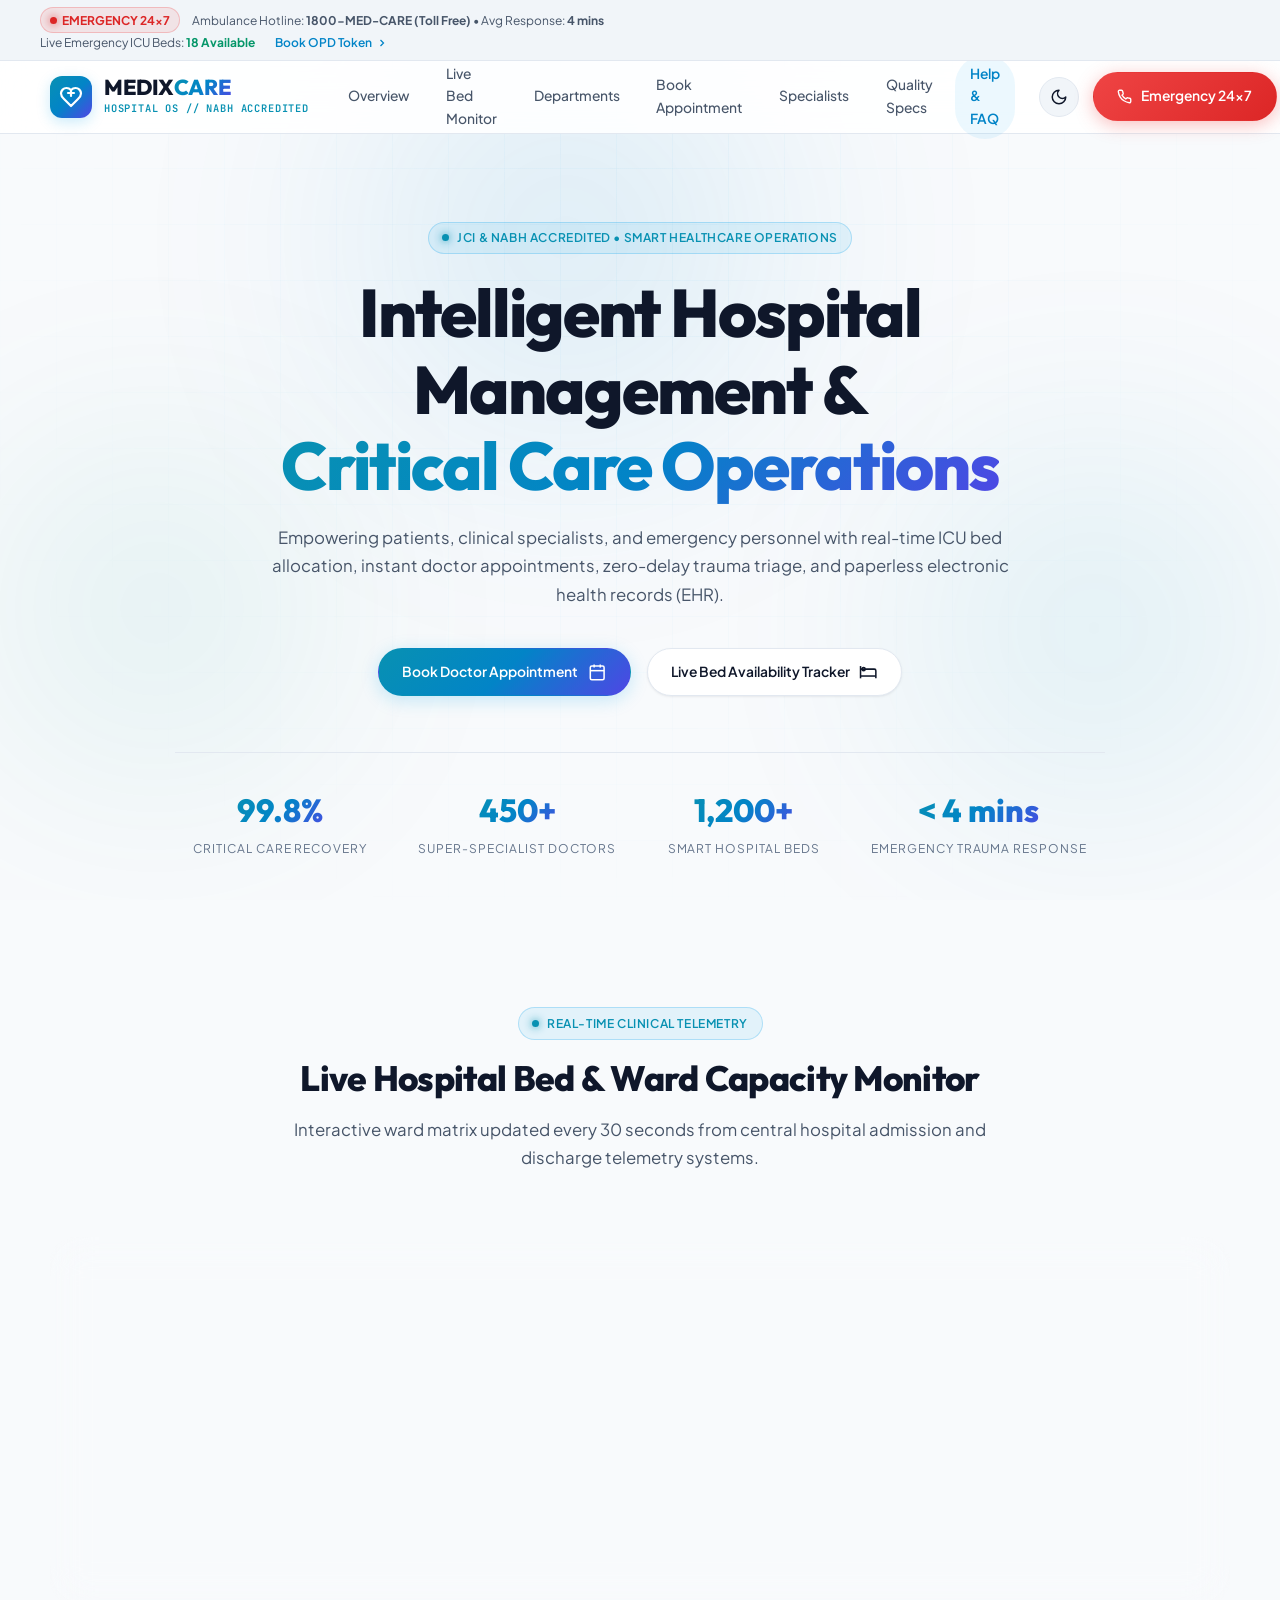
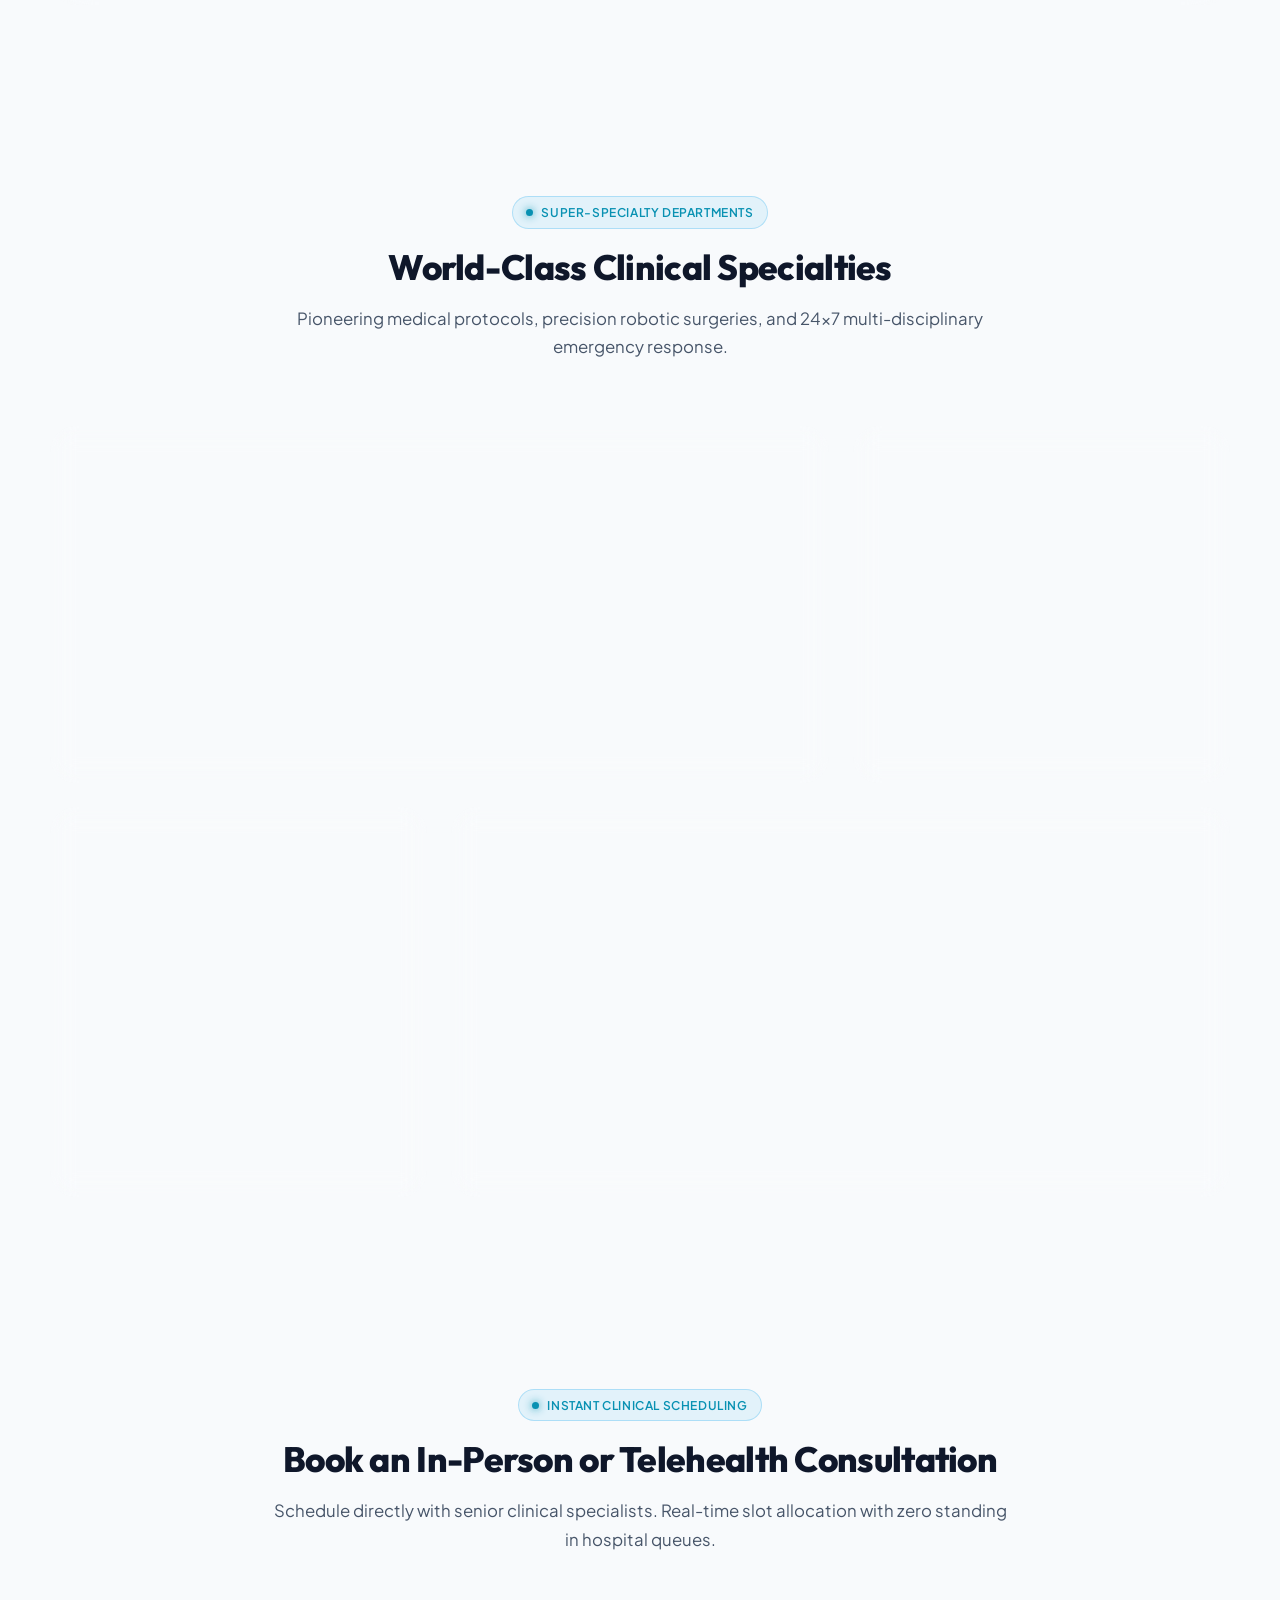
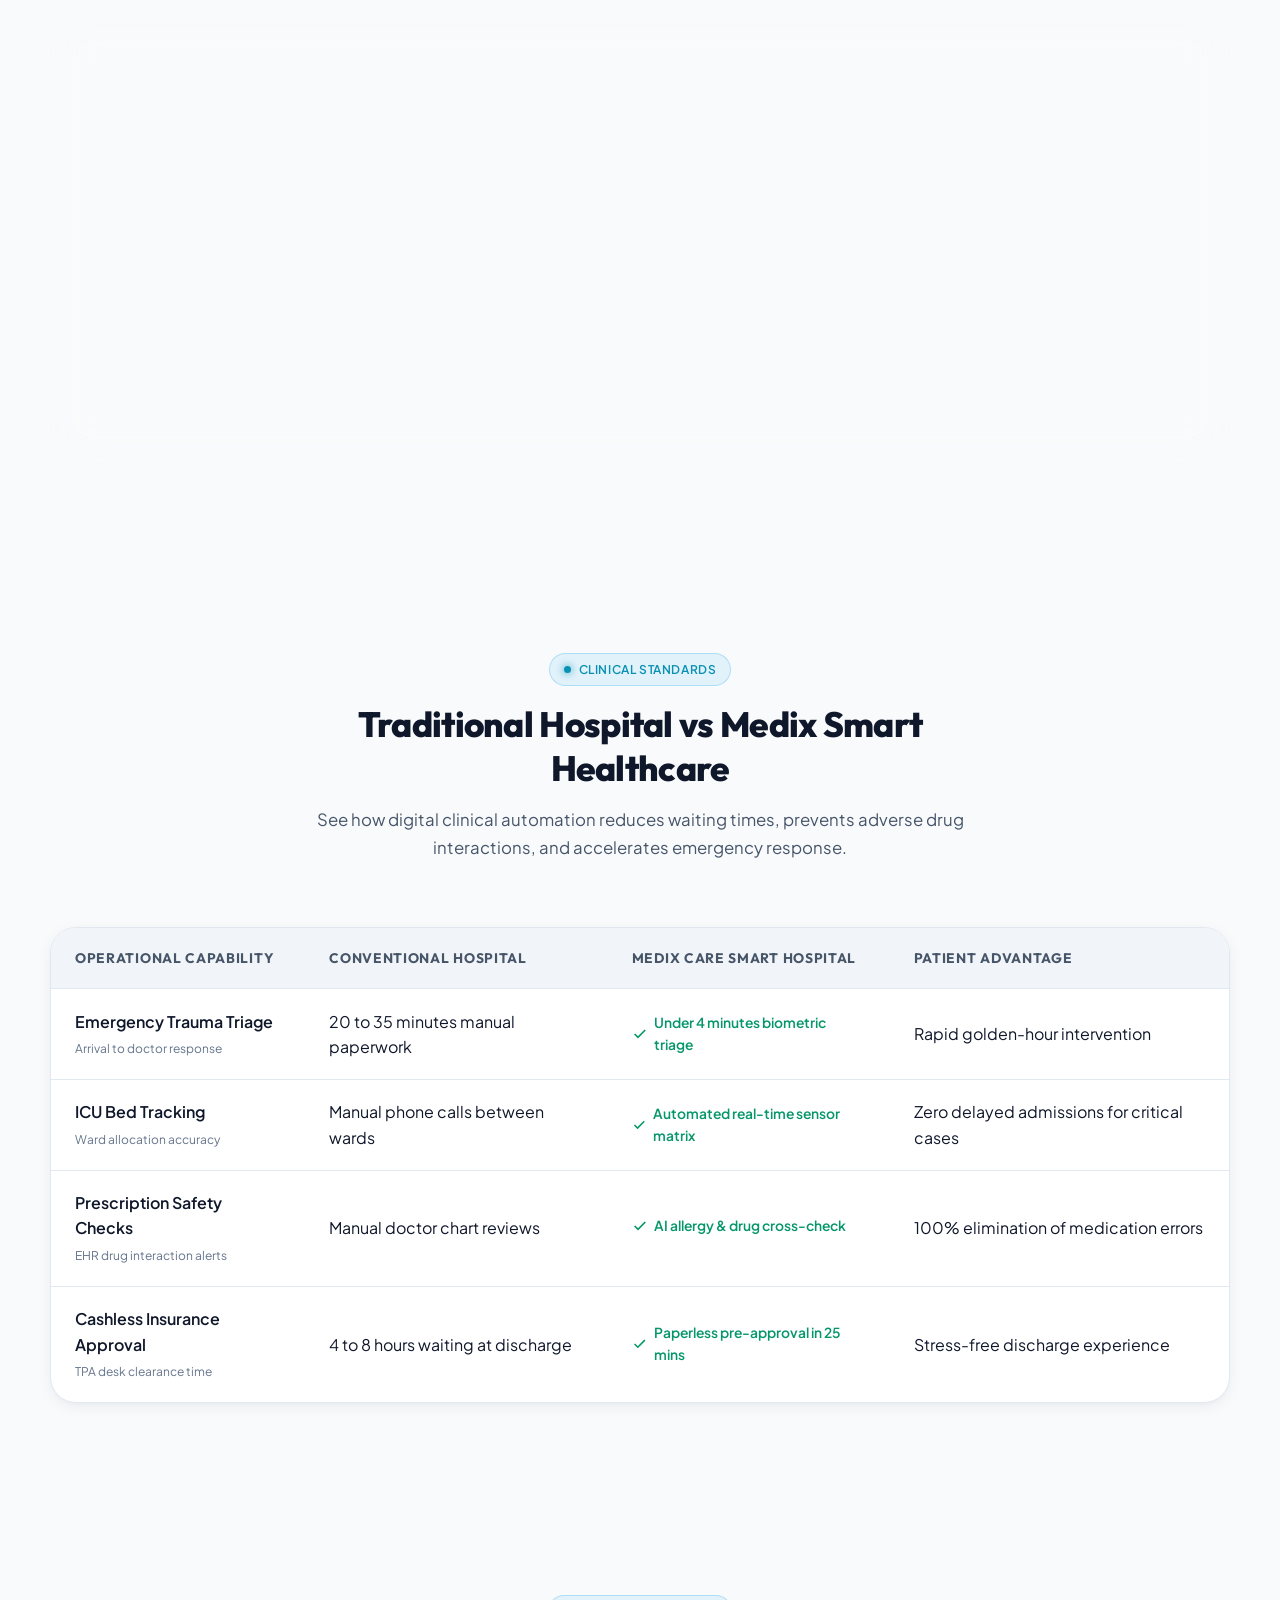
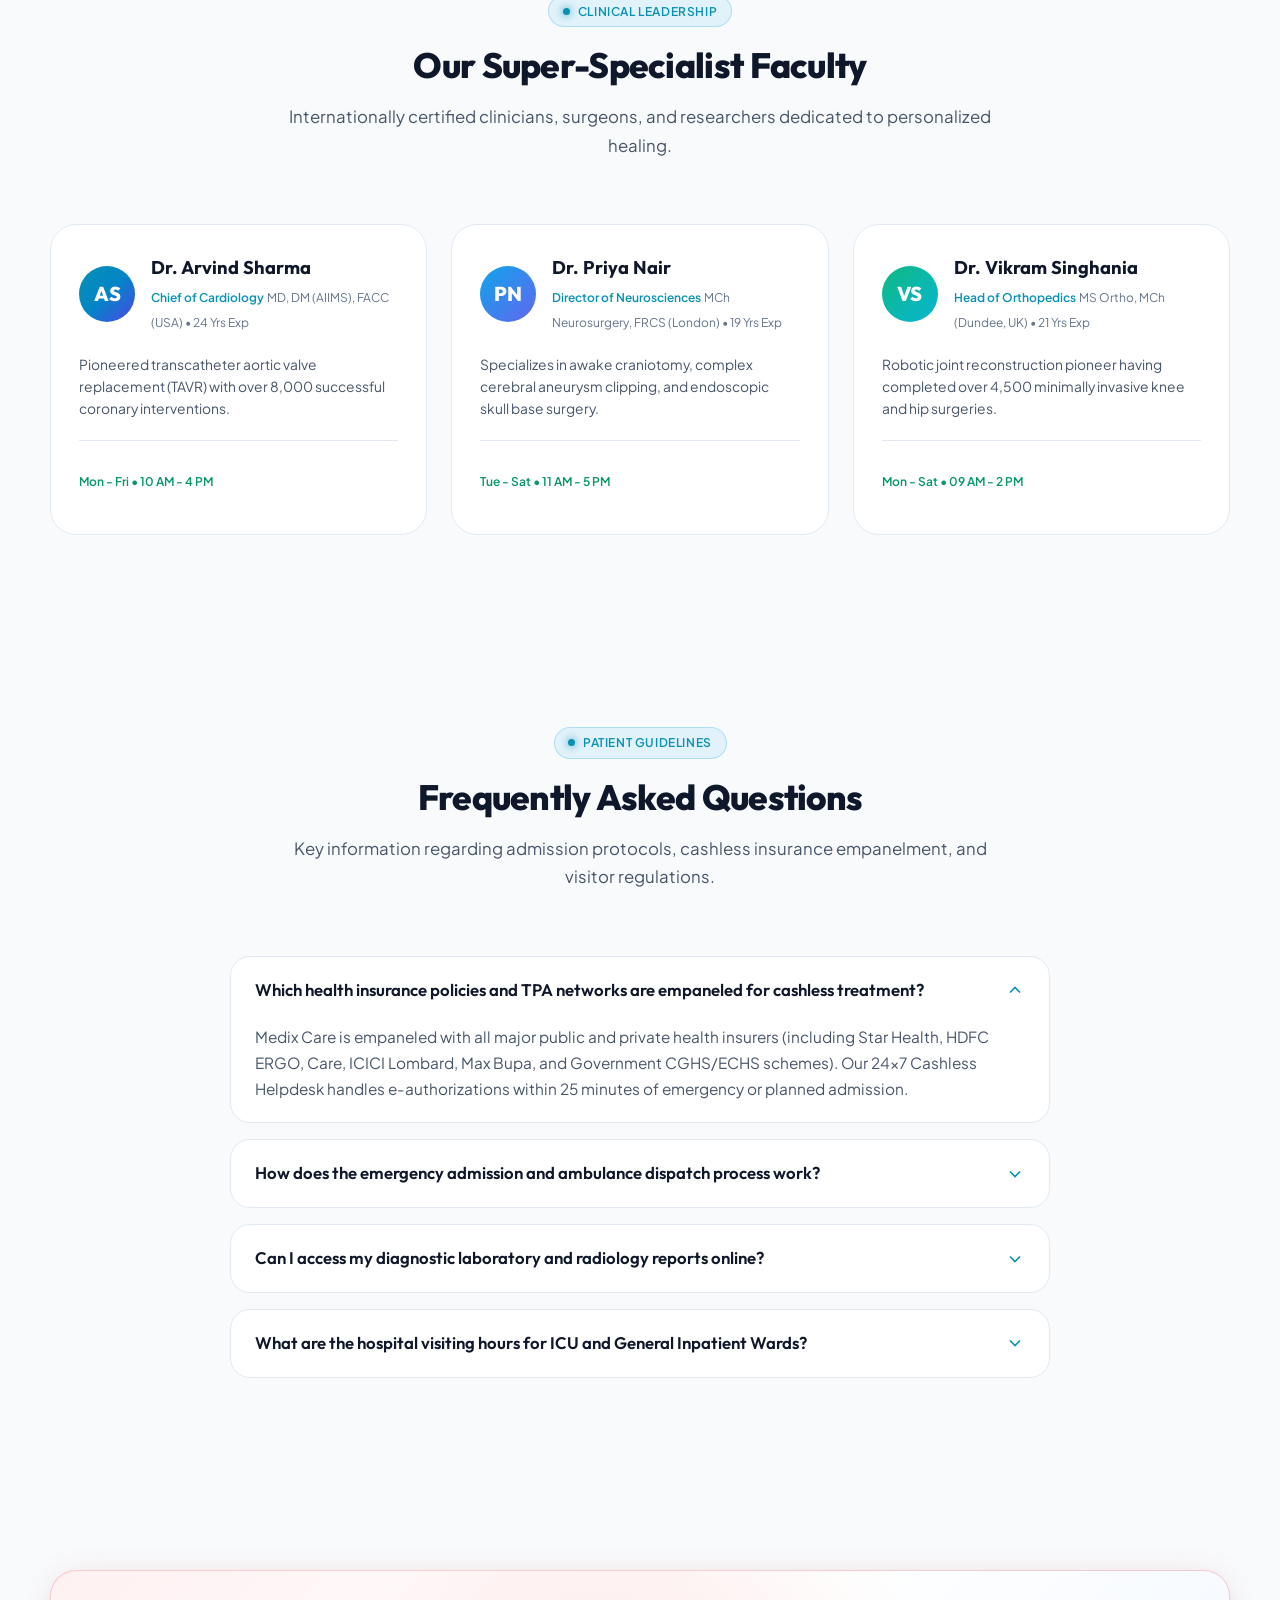
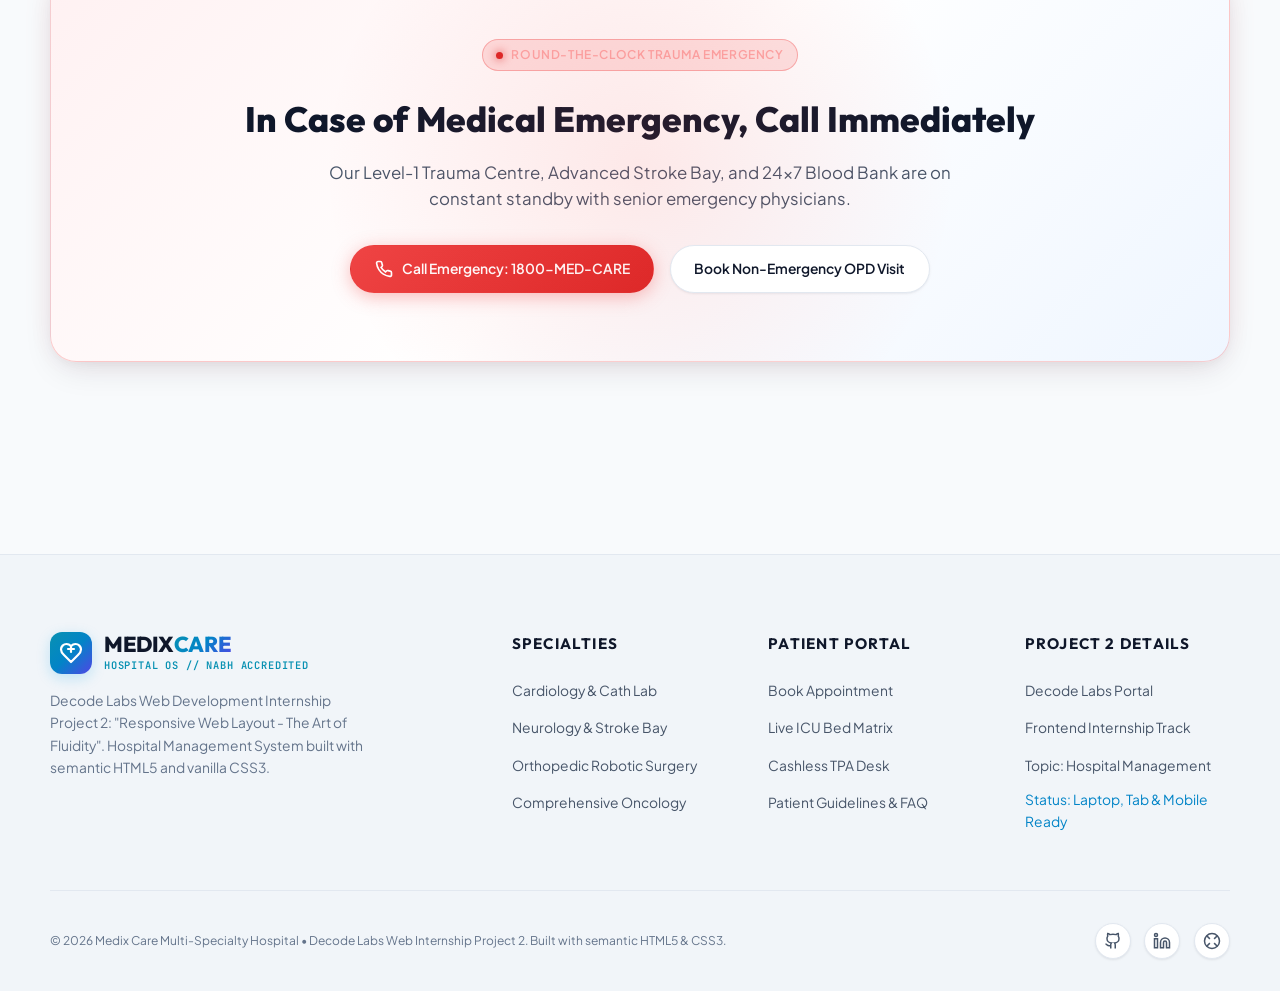
==== commit 5ee3ef27: "Add files via upload" ====
--- a/index.html
+++ b/index.html
@@ -3,1595 +3,961 @@
 <head>
   <meta charset="UTF-8">
   <meta name="viewport" content="width=device-width, initial-scale=1.0">
-  <title>AEROVUE INDIA // IGI Airport New Delhi (DEL) - Live Flight Radar & Terminal Operations</title>
-  <meta name="description" content="Live flight status monitor for Indira Gandhi International Airport New Delhi (DEL), real-time FIDS departures and arrivals, DigiYatra terminal navigation, and DGCA/BCAS baggage compliance standards.">
+  <meta name="description" content="Medix Care - Next-Generation Intelligent Hospital Management & Clinical Operations Platform. Real-time ICU bed allocation, instant doctor appointments, paperless EHR, and 24x7 emergency trauma triage.">
+  <meta name="author" content="Decode Labs Intern">
+  <meta name="theme-color" content="#f8fafc" id="meta-theme-color">
+  <title>MEDIX CARE // Intelligent Hospital Management &amp; Clinical Operations</title>
+
+  <!-- Google Fonts: Outfit, Plus Jakarta Sans, JetBrains Mono -->
   <link rel="preconnect" href="https://fonts.googleapis.com">
   <link rel="preconnect" href="https://fonts.gstatic.com" crossorigin>
-  <link href="https://fonts.googleapis.com/css2?family=Chivo+Mono:ital,wght@0,300;0,400;0,600;0,700;1,400&family=Outfit:wght@300;400;500;600;700;800&family=Plus+Jakarta+Sans:wght@400;500;600;700&display=swap" rel="stylesheet">
+  <link href="https://fonts.googleapis.com/css2?family=JetBrains+Mono:wght@400;500;600;700&family=Outfit:wght@400;500;600;700;800&family=Plus+Jakarta+Sans:wght@300;400;500;600;700&display=swap" rel="stylesheet">
+
+  <!-- Core Responsive Stylesheet -->
   <link rel="stylesheet" href="styles.css">
 </head>
 <body>
-  <!-- Light Blue & White Ambient Radar Grid Background -->
-  <div class="radar-bg-grid" aria-hidden="true"></div>
-  <div class="radar-glow-orb orb-1" aria-hidden="true"></div>
-  <div class="radar-glow-orb orb-2" aria-hidden="true"></div>
-
-  <!-- Top Operational Banner / Live Flight Telemetry -->
-  <header class="top-nav-bar" id="nav-header">
-    <div class="nav-container">
-      <div class="brand-group">
-        <a href="#hero-section" class="brand-link" aria-label="AEROVUE India Flight Hub">
-          <div class="brand-logo-icon">
-            <svg viewBox="0 0 24 24" fill="none" stroke="currentColor" stroke-width="2" stroke-linecap="round" stroke-linejoin="round">
-              <path d="M17.8 19.2 16 11l3.5-3.5C21 6 21.5 4 21 3c-1-.5-3 0-4.5 1.5L13 8 4.8 6.2c-.5-.1-.9.1-1.1.5l-.3.5c-.2.5-.1 1 .3 1.3L9 12l-2 3H4l-1 1 3 2 2 3 1-1v-3l3-2 3.5 5.3c.3.4.8.5 1.3.3l.5-.3c.4-.2.6-.6.5-1.1z"/>
+
+  <!-- Ambient Dynamic Healthcare Glow -->
+  <div class="bg-ambient-layer" aria-hidden="true">
+    <div class="ambient-grid"></div>
+    <div class="ambient-orb orb-primary"></div>
+    <div class="ambient-orb orb-secondary"></div>
+    <div class="ambient-orb orb-tertiary"></div>
+  </div>
+
+  <!-- Top Emergency & Clinical Operations Ticker -->
+  <aside class="hospital-ticker-bar" aria-label="Hospital Live Status Telemetry">
+    <div class="ticker-content">
+      <div class="ticker-left">
+        <span class="emergency-chip">
+          <span class="badge-dot emergency"></span>
+          <span>EMERGENCY 24x7</span>
+        </span>
+        <span>Ambulance Hotline: <strong>1800-MED-CARE (Toll Free)</strong> &bull; Avg Response: <strong>4 mins</strong></span>
+      </div>
+      <div class="ticker-right">
+        <span>Live Emergency ICU Beds: <strong style="color: var(--med-emerald);" id="ticker-icu-count">18 Available</strong></span>
+        <a href="#booking" class="ticker-link">
+          <span>Book OPD Token</span>
+          <svg width="12" height="12" viewBox="0 0 24 24" fill="none" stroke="currentColor" stroke-width="2.5"><path d="m9 18 6-6-6-6"/></svg>
+        </a>
+      </div>
+    </div>
+  </aside>
+
+  <!-- Sticky Responsive Header & Navigation Bar -->
+  <header class="navbar-header" id="main-header">
+    <div class="container">
+      <div class="nav-wrapper">
+        
+        <!-- Brand Logo -->
+        <a href="#hero" class="brand-logo" id="brand-logo-link" aria-label="Medix Care Hospital Management System">
+          <div class="brand-mark">
+            <svg viewBox="0 0 24 24" fill="none" stroke="currentColor" stroke-width="2.2" stroke-linecap="round" stroke-linejoin="round">
+              <path d="M19 14c1.49-1.46 3-3.21 3-5.5A5.5 5.5 0 0 0 16.5 3c-1.76 0-3 .5-4.5 2-1.5-1.5-2.74-2-4.5-2A5.5 5.5 0 0 0 2 8.5c0 2.3 1.5 4.05 3 5.5l7 7Z"/>
+              <path d="M12 5v6"/>
+              <path d="M9 8h6"/>
             </svg>
           </div>
-          <div class="brand-titles">
-            <span class="brand-title">AERO<span class="brand-highlight">VUE</span> <span class="country-badge">INDIA</span></span>
-            <span class="brand-subtitle">DELHI IGI AIRPORT (DEL) // AAI & DGCA RADAR</span>
+          <div class="brand-meta">
+            <span class="brand-title">MEDIX<span class="text-gradient">CARE</span></span>
+            <span class="brand-sub">HOSPITAL OS // NABH ACCREDITED</span>
           </div>
         </a>
-        <div class="status-beacon-pill" title="Live Airport Authority of India Telemetry">
-          <span class="beacon-dot"></span>
-          <span class="beacon-text">DIGIYATRA & FIDS LIVE</span>
-          <span class="beacon-sep">•</span>
-          <span class="beacon-time">00:40 IST</span>
-        </div>
-      </div>
-
-      <!-- Quick Nav Links -->
-      <nav class="quick-nav" aria-label="Main Navigation">
-        <a href="#flight-search" class="nav-link">
-          <svg class="nav-icon" viewBox="0 0 24 24" fill="none" stroke="currentColor" stroke-width="2"><circle cx="11" cy="11" r="8"/><path d="m21 21-4.3-4.3"/></svg>
-          <span>Search</span>
-        </a>
-        <a href="#flight-board" class="nav-link">
-          <svg class="nav-icon" viewBox="0 0 24 24" fill="none" stroke="currentColor" stroke-width="2"><rect width="20" height="14" x="2" y="5" rx="2"/><path d="M2 10h20"/><path d="M6 15h.01"/><path d="M10 15h.01"/></svg>
-          <span>Live Board</span>
-        </a>
-        <a href="#terminal-guide" class="nav-link">
-          <svg class="nav-icon" viewBox="0 0 24 24" fill="none" stroke="currentColor" stroke-width="2"><polygon points="3 6 9 3 15 6 21 3 21 18 15 21 9 18 3 21"/><line x1="9" x2="9" y1="3" y2="18"/><line x1="15" x2="15" y1="6" y2="21"/></svg>
-          <span>Terminal Hub</span>
-        </a>
-        <a href="#baggage-policy" class="nav-link">
-          <svg class="nav-icon" viewBox="0 0 24 24" fill="none" stroke="currentColor" stroke-width="2"><rect width="16" height="14" x="4" y="6" rx="2"/><path d="M9 6V4a2 2 0 0 1 2-2h2a2 2 0 0 1 2 2v2"/><line x1="4" x2="20" y1="12" y2="12"/><line x1="10" x2="10" y1="18"/><line x1="14" x2="14" y1="18"/></svg>
-          <span>Baggage Policy</span>
-        </a>
-      </nav>
-
-      <!-- Airport Hub Telemetry -->
-      <div class="hub-telemetry">
-        <div class="telemetry-item">
-          <span class="telemetry-label">HUB AIRPORT</span>
-          <span class="telemetry-val hub-code">DEL / T1•T2•T3</span>
-        </div>
-        <div class="telemetry-item">
-          <span class="telemetry-label">METAR (DELHI)</span>
-          <span class="telemetry-val">28°C • RWY 29L/11R</span>
-        </div>
-        <div class="telemetry-item">
-          <span class="telemetry-label">AIRSPACE CAT</span>
-          <span class="telemetry-val">CAT III-B ILS</span>
-        </div>
+
+        <!-- Desktop Navigation Links -->
+        <nav class="nav-menu-desktop" id="desktop-nav" aria-label="Primary Navigation">
+          <a href="#hero" class="nav-link active" id="nav-link-hero">Overview</a>
+          <a href="#bed-monitor" class="nav-link" id="nav-link-beds">Live Bed Monitor</a>
+          <a href="#departments" class="nav-link" id="nav-link-depts">Departments</a>
+          <a href="#booking" class="nav-link" id="nav-link-booking">Book Appointment</a>
+          <a href="#doctors" class="nav-link" id="nav-link-doctors">Specialists</a>
+          <a href="#comparison" class="nav-link" id="nav-link-comparison">Quality Specs</a>
+          <a href="#faq" class="nav-link" id="nav-link-faq">Help &amp; FAQ</a>
+        </nav>
+
+        <!-- Right Action Controls -->
+        <div class="nav-actions">
+          <!-- Theme Toggle Switcher Button -->
+          <button class="theme-toggle-btn" id="theme-toggle-btn" aria-label="Toggle Light / Dark mode" title="Toggle Light / Dark theme">
+            <svg class="theme-icon-sun" width="18" height="18" viewBox="0 0 24 24" fill="none" stroke="currentColor" stroke-width="2" stroke-linecap="round" stroke-linejoin="round"><circle cx="12" cy="12" r="4"/><path d="M12 2v2"/><path d="M12 20v2"/><path d="m4.93 4.93 1.41 1.41"/><path d="m17.66 17.66 1.41 1.41"/><path d="M2 12h2"/><path d="M20 12h2"/><path d="m6.34 17.66-1.41 1.41"/><path d="m19.07 4.93-1.41 1.41"/></svg>
+            <svg class="theme-icon-moon" width="18" height="18" viewBox="0 0 24 24" fill="none" stroke="currentColor" stroke-width="2" stroke-linecap="round" stroke-linejoin="round"><path d="M12 3a6 6 0 0 0 9 9 9 9 0 1 1-9-9Z"/></svg>
+          </button>
+
+          <a href="tel:18006332273" class="btn btn-emergency btn-desktop-only" id="header-btn-emergency">
+            <svg width="15" height="15" viewBox="0 0 24 24" fill="none" stroke="currentColor" stroke-width="2.2"><path d="M22 16.92v3a2 2 0 0 1-2.18 2 19.79 19.79 0 0 1-8.63-3.07 19.5 19.5 0 0 1-6-6 19.79 19.79 0 0 1-3.07-8.67A2 2 0 0 1 4.11 2h3a2 2 0 0 1 2 1.72 12.84 12.84 0 0 0 .7 2.81 2 2 0 0 1-.45 2.11L8.09 9.91a16 16 0 0 0 6 6l1.27-1.27a2 2 0 0 1 2.11-.45 12.84 12.84 0 0 0 2.81.7A2 2 0 0 1 22 16.92z"/></svg>
+            <span>Emergency 24x7</span>
+          </a>
+          <a href="#booking" class="btn btn-primary" id="header-btn-book">
+            <span>Book Visit</span>
+            <svg class="btn-icon" viewBox="0 0 24 24" fill="none" stroke="currentColor" stroke-width="2"><path d="M5 12h14"/><path d="m12 5 7 7-7 7"/></svg>
+          </a>
+
+          <!-- Mobile / Tablet Hamburger Toggle Button -->
+          <button class="mobile-toggle-btn" id="mobile-menu-toggle" aria-label="Toggle navigation drawer" aria-expanded="false" aria-controls="mobile-drawer-menu">
+            <span></span>
+            <span></span>
+            <span></span>
+          </button>
+        </div>
+
       </div>
     </div>
   </header>
 
-  <!-- Live Flight Alert Marquee Ticker -->
-  <aside class="live-ticker-wrap" aria-label="Urgent Flight Updates">
-    <div class="ticker-badge">
-      <span class="live-pulse-icon"></span>
-      <span>DEL OPERATIONS ALERT</span>
+  <!-- Mobile & Tablet Navigation Drawer -->
+  <div class="mobile-drawer" id="mobile-drawer-menu" aria-label="Mobile Navigation Drawer">
+    <ul class="mobile-nav-list">
+      <li>
+        <a href="#hero" class="mobile-nav-link active" data-drawer-close>
+          <span>Hospital Overview</span>
+          <svg width="18" height="18" viewBox="0 0 24 24" fill="none" stroke="currentColor" stroke-width="2"><path d="m9 18 6-6-6-6"/></svg>
+        </a>
+      </li>
+      <li>
+        <a href="#bed-monitor" class="mobile-nav-link" data-drawer-close>
+          <span>Live Bed &amp; ICU Availability</span>
+          <svg width="18" height="18" viewBox="0 0 24 24" fill="none" stroke="currentColor" stroke-width="2"><path d="m9 18 6-6-6-6"/></svg>
+        </a>
+      </li>
+      <li>
+        <a href="#departments" class="mobile-nav-link" data-drawer-close>
+          <span>Clinical Specialties</span>
+          <svg width="18" height="18" viewBox="0 0 24 24" fill="none" stroke="currentColor" stroke-width="2"><path d="m9 18 6-6-6-6"/></svg>
+        </a>
+      </li>
+      <li>
+        <a href="#booking" class="mobile-nav-link" data-drawer-close>
+          <span>Book Doctor Appointment</span>
+          <svg width="18" height="18" viewBox="0 0 24 24" fill="none" stroke="currentColor" stroke-width="2"><path d="m9 18 6-6-6-6"/></svg>
+        </a>
+      </li>
+      <li>
+        <a href="#doctors" class="mobile-nav-link" data-drawer-close>
+          <span>Our Specialist Doctors</span>
+          <svg width="18" height="18" viewBox="0 0 24 24" fill="none" stroke="currentColor" stroke-width="2"><path d="m9 18 6-6-6-6"/></svg>
+        </a>
+      </li>
+      <li>
+        <a href="#comparison" class="mobile-nav-link" data-drawer-close>
+          <span>Hospital Standards Comparison</span>
+          <svg width="18" height="18" viewBox="0 0 24 24" fill="none" stroke="currentColor" stroke-width="2"><path d="m9 18 6-6-6-6"/></svg>
+        </a>
+      </li>
+      <li>
+        <a href="#faq" class="mobile-nav-link" data-drawer-close>
+          <span>Patient Guidelines &amp; Insurance FAQ</span>
+          <svg width="18" height="18" viewBox="0 0 24 24" fill="none" stroke="currentColor" stroke-width="2"><path d="m9 18 6-6-6-6"/></svg>
+        </a>
+      </li>
+    </ul>
+    <div class="mobile-nav-actions">
+      <a href="tel:18006332273" class="btn btn-emergency" style="width: 100%;">
+        <span>Call Ambulance Hotline: 1800-MED-CARE</span>
+      </a>
+      <a href="#booking" class="btn btn-primary" style="width: 100%;" data-drawer-close>
+        <span>Instant Clinical Appointment</span>
+      </a>
     </div>
-    <div class="ticker-content-track">
-      <div class="ticker-content">
-        <span class="ticker-item"><strong class="highlight-indigo">IndiGo 6E-205</strong> to Mumbai (BOM): Boarding now at <strong>Gate 06 (T1D)</strong> • DigiYatra Biometric Active</span>
-        <span class="ticker-sep">✦</span>
-        <span class="ticker-item"><strong class="highlight-amber">Air India AI-101</strong> to New York (JFK): Gate changed to <strong>Gate 18 (T3)</strong> • Final Call for Zone A</span>
-        <span class="ticker-sep">✦</span>
-        <span class="ticker-item"><strong class="highlight-green">Emirates EK-511</strong> from Dubai: Touchdown confirmed <strong>Runway 29L</strong> • Belt 14 (T3 Arrivals)</span>
-        <span class="ticker-sep">✦</span>
-        <span class="ticker-item"><strong class="highlight-red">SpiceJet SG-819</strong> to Dubai: Departure delayed by <strong>+25 min</strong> due to late arrival of inbound craft</span>
-        <span class="ticker-sep">✦</span>
-        <span class="ticker-item"><strong class="highlight-cyan">Airport Metro Express:</strong> Trains running every 10 min to New Delhi Railway Station (Platform B1)</span>
-      </div>
-    </div>
-  </aside>
-
-  <main>
-    <!-- ======================================================== -->
-    <!-- SECTION 1: HERO SEARCH BANNER                           -->
-    <!-- ======================================================== -->
-    <section class="hero-section" id="hero-section">
-      <div class="hero-inner-container">
-        <!-- Hero Tagline -->
-        <div class="hero-header-text">
-          <div class="badge-pill">
-            <svg viewBox="0 0 24 24" width="14" height="14" fill="none" stroke="currentColor" stroke-width="2.5"><path d="M12 2v20M17 5H9.5a3.5 3.5 0 0 0 0 7h5a3.5 3.5 0 0 1 0 7H6"/></svg>
-            INDIA FLIGHT RADAR & TERMINAL WAYFINDING
-          </div>
-          <h1 class="hero-title">Live Flight Tracking & Delhi Airport Terminal Guide</h1>
-          <p class="hero-subtitle">
-            Real-time flight status for 1,600+ daily domestic & international departures and arrivals at Indira Gandhi International Airport (DEL), DigiYatra gate updates, and baggage compliance rules.
+  </div>
+
+  <main id="main-content">
+    
+    <!-- Hero Section -->
+    <section class="hero-section" id="hero" aria-labelledby="hero-title-h1">
+      <div class="container">
+        
+        <div class="hero-content">
+          <div class="badge-tag" id="hero-badge">
+            <span class="badge-dot"></span>
+            <span>JCI &amp; NABH ACCREDITED &bull; SMART HEALTHCARE OPERATIONS</span>
+          </div>
+
+          <h1 class="hero-title" id="hero-title-h1">
+            Intelligent Hospital Management &amp; <span class="text-gradient">Critical Care Operations</span>
+          </h1>
+
+          <p class="hero-subtitle" id="hero-subtitle-desc">
+            Empowering patients, clinical specialists, and emergency personnel with real-time ICU bed allocation, instant doctor appointments, zero-delay trauma triage, and paperless electronic health records (EHR).
           </p>
-        </div>
-
-        <!-- Hero Route Search Component -->
-        <div class="hero-search-wrapper" id="flight-search">
-          <!-- Pure CSS Mode Tabs -->
-          <input type="radio" name="search-mode" id="mode-roundtrip" class="tab-radio" checked>
-          <input type="radio" name="search-mode" id="mode-oneway" class="tab-radio">
-          <input type="radio" name="search-mode" id="mode-flightno" class="tab-radio">
-
-          <div class="search-tabs-header">
-            <div class="mode-selectors">
-              <label for="mode-roundtrip" class="tab-btn">
-                <svg viewBox="0 0 24 24" fill="none" stroke="currentColor" stroke-width="2"><path d="m17 2 4 4-4 4"/><path d="M3 11v-1a4 4 0 0 1 4-4h14"/><path d="m7 22-4-4 4-4"/><path d="M21 13v1a4 4 0 0 1-4 4H3"/></svg>
-                Round Trip
-              </label>
-              <label for="mode-oneway" class="tab-btn">
-                <svg viewBox="0 0 24 24" fill="none" stroke="currentColor" stroke-width="2"><path d="M5 12h14"/><path d="m12 5 7 7-7 7"/></svg>
-                One Way / Direct
-              </label>
-              <label for="mode-flightno" class="tab-btn">
-                <svg viewBox="0 0 24 24" fill="none" stroke="currentColor" stroke-width="2"><path d="M4 6h16M4 12h16M4 18h10"/></svg>
-                Flight Number
-              </label>
-            </div>
-            <div class="search-preset-hints">
-              <span class="hint-label">Indian Hubs:</span>
-              <button type="button" class="preset-pill">DEL</button>
-              <button type="button" class="preset-pill">BOM</button>
-              <button type="button" class="preset-pill">BLR</button>
-              <button type="button" class="preset-pill">DXB</button>
-              <button type="button" class="preset-pill">LHR</button>
-              <button type="button" class="preset-pill">CCU</button>
-              <button type="button" class="preset-pill">HYD</button>
-            </div>
-          </div>
-
-          <!-- Main Search Controls Form -->
-          <form class="search-controls-grid" id="search-form" onsubmit="return false;">
-            <!-- Origin Input -->
-            <div class="input-card origin-card">
-              <div class="input-icon-label">
-                <svg viewBox="0 0 24 24" fill="none" stroke="currentColor" stroke-width="2"><path d="M12 2v20M17 5H9.5a3.5 3.5 0 0 0 0 7h5a3.5 3.5 0 0 1 0 7H6"/><circle cx="12" cy="19" r="2"/></svg>
-                <span>FROM / ORIGIN</span>
-              </div>
-              <div class="input-field-wrap">
-                <div class="airport-code-badge">DEL</div>
-                <div class="text-inputs">
-                  <input type="text" id="origin-input" class="main-input" value="Delhi Indira Gandhi Intl" placeholder="City or airport">
-                  <span class="sub-label">New Delhi, India (Terminal 3)</span>
-                </div>
-              </div>
-            </div>
-
-            <!-- Swap Button -->
-            <div class="swap-action-wrap">
-              <button type="button" class="swap-btn" id="btn-swap-airports" title="Swap Origin and Destination" aria-label="Swap origin and destination">
-                <svg viewBox="0 0 24 24" fill="none" stroke="currentColor" stroke-width="2.5"><path d="m8 3 4 8 5-5 5 15-22-4 8-4"/></svg>
+
+          <div class="hero-cta-group">
+            <a href="#booking" class="btn btn-primary" id="btn-hero-booking">
+              <span>Book Doctor Appointment</span>
+              <svg class="btn-icon" viewBox="0 0 24 24" fill="none" stroke="currentColor" stroke-width="2"><rect width="18" height="18" x="3" y="4" rx="2"/><path d="M16 2v4"/><path d="M8 2v4"/><path d="M3 10h18"/></svg>
+            </a>
+            <a href="#bed-monitor" class="btn btn-secondary" id="btn-hero-beds">
+              <span>Live Bed Availability Tracker</span>
+              <svg class="btn-icon" viewBox="0 0 24 24" fill="none" stroke="currentColor" stroke-width="2"><path d="M2 4v16"/><path d="M2 8h18a2 2 0 0 1 2 2v10"/><path d="M2 17h20"/><circle cx="6" cy="8" r="2"/></svg>
+            </a>
+          </div>
+
+          <!-- Key Medical Telemetry Metrics Strip -->
+          <div class="hero-metrics-strip" id="hero-metrics">
+            <div class="hero-metric-item">
+              <span class="metric-number text-gradient">99.8%</span>
+              <span class="metric-label">Critical Care Recovery</span>
+            </div>
+            <div class="hero-metric-item">
+              <span class="metric-number text-gradient">450+</span>
+              <span class="metric-label">Super-Specialist Doctors</span>
+            </div>
+            <div class="hero-metric-item">
+              <span class="metric-number text-gradient">1,200+</span>
+              <span class="metric-label">Smart Hospital Beds</span>
+            </div>
+            <div class="hero-metric-item">
+              <span class="metric-number text-gradient">&lt; 4 mins</span>
+              <span class="metric-label">Emergency Trauma Response</span>
+            </div>
+          </div>
+        </div>
+
+      </div>
+    </section>
+
+    <!-- Interactive Live Hospital Bed & Operations Monitor -->
+    <section class="section-spacer" id="bed-monitor" style="padding-top: 0;">
+      <div class="container">
+        
+        <div class="section-header">
+          <div class="badge-tag">
+            <span class="badge-dot"></span>
+            <span>REAL-TIME CLINICAL TELEMETRY</span>
+          </div>
+          <h2 class="section-title">Live Hospital Bed &amp; Ward Capacity Monitor</h2>
+          <p class="section-desc">Interactive ward matrix updated every 30 seconds from central hospital admission and discharge telemetry systems.</p>
+        </div>
+
+        <div class="bed-monitor-card" id="interactive-bed-monitor">
+          <div class="bed-monitor-toolbar">
+            <div class="toolbar-status-badge">
+              <span class="badge-dot"></span>
+              <span>MEDIX CENTRAL WARD TELEMETRY &bull; 0 SEC DELAY</span>
+            </div>
+
+            <!-- Department Ward Switcher Tabs -->
+            <div class="toolbar-tabs" role="tablist" aria-label="Hospital Ward Selection">
+              <button class="toolbar-tab-btn active" id="tab-icu" data-ward="icu">
+                <span>ICU &amp; Critical Care</span>
               </button>
-            </div>
-
-            <!-- Destination Input -->
-            <div class="input-card dest-card">
-              <div class="input-icon-label">
-                <svg viewBox="0 0 24 24" fill="none" stroke="currentColor" stroke-width="2"><path d="M12 2a8 8 0 0 0-8 8c0 5.25 8 12 8 12s8-6.75 8-12a8 8 0 0 0-8-8z"/><circle cx="12" cy="10" r="3"/></svg>
-                <span>TO / DESTINATION</span>
-              </div>
-              <div class="input-field-wrap">
-                <div class="airport-code-badge badge-dest">BOM</div>
-                <div class="text-inputs">
-                  <input type="text" id="dest-input" class="main-input" value="Mumbai Chhatrapati Shivaji" placeholder="City or airport">
-                  <span class="sub-label">Mumbai, Maharashtra (Terminal 2)</span>
-                </div>
-              </div>
-            </div>
-
-            <!-- Flight Code Quick Input -->
-            <div class="input-card flightno-card">
-              <div class="input-icon-label">
-                <svg viewBox="0 0 24 24" fill="none" stroke="currentColor" stroke-width="2"><path d="M22 2L11 13"/><path d="M22 2l-7 20-4-9-9-4 20-7z"/></svg>
-                <span>FLIGHT NUMBER</span>
-              </div>
-              <div class="input-field-wrap">
-                <div class="text-inputs full-width">
-                  <input type="text" id="flightno-input" class="main-input mono-font" value="6E-205" placeholder="e.g. 6E205, AI101">
-                  <span class="sub-label">IndiGo • Airbus A321neo</span>
-                </div>
-              </div>
-            </div>
-
-            <!-- Departure Date Picker -->
-            <div class="input-card date-card">
-              <div class="input-icon-label">
-                <svg viewBox="0 0 24 24" fill="none" stroke="currentColor" stroke-width="2"><rect width="18" height="18" x="3" y="4" rx="2" ry="2"/><line x1="16" x2="16" y1="2" y2="6"/><line x1="8" x2="8" y1="2" y2="6"/><line x1="3" x2="21" y1="10" y2="10"/></svg>
-                <span>DEPARTURE DATE</span>
-              </div>
-              <div class="input-field-wrap">
-                <div class="text-inputs full-width">
-                  <input type="date" id="date-input" class="main-input date-input" value="2026-09-29">
-                  <span class="sub-label">Today • 64 Flights on Route</span>
-                </div>
-              </div>
-            </div>
-
-            <!-- Return Date Picker -->
-            <div class="input-card return-card">
-              <div class="input-icon-label">
-                <svg viewBox="0 0 24 24" fill="none" stroke="currentColor" stroke-width="2"><path d="M8 2v4M16 2v4M3 10h18M5 4h14a2 2 0 0 1 2 2v14a2 2 0 0 1-2 2H5a2 2 0 0 1-2-2V6a2 2 0 0 1 2-2z"/></svg>
-                <span>RETURN DATE</span>
-              </div>
-              <div class="input-field-wrap">
-                <div class="text-inputs full-width">
-                  <input type="date" id="return-input" class="main-input date-input" value="2026-10-05">
-                  <span class="sub-label">+6 Days Return Route</span>
-                </div>
-              </div>
-            </div>
-
-            <!-- Search CTA Button -->
-            <div class="search-cta-wrap">
-              <button type="submit" class="hero-search-btn" id="btn-submit-search" aria-label="Search Flight Status">
-                <div class="btn-sheen" aria-hidden="true"></div>
-                <svg viewBox="0 0 24 24" fill="none" stroke="currentColor" stroke-width="2.5"><circle cx="11" cy="11" r="8"/><path d="m21 21-4.3-4.3"/><polygon points="11 8 13 12 16 12 13 14 14 18 11 15 8 18 9 14 6 12 9 12 11 8"/></svg>
-                <div class="btn-text-block">
-                  <span class="btn-main-text">FIND FLIGHT</span>
-                  <span class="btn-sub-text">SCAN AIRSPACE RADAR</span>
-                </div>
+              <button class="toolbar-tab-btn" id="tab-general" data-ward="general">
+                <span>Private &amp; Deluxe Suites</span>
               </button>
+              <button class="toolbar-tab-btn" id="tab-ot" data-ward="ot">
+                <span>Operation Theatres (OT)</span>
+              </button>
+              <button class="toolbar-tab-btn" id="tab-er" data-ward="er">
+                <span>Emergency Trauma Bay</span>
+              </button>
+            </div>
+          </div>
+
+          <div class="bed-monitor-body" id="bed-stats-content">
+            
+            <div class="bed-stats-grid">
+              
+              <div class="bed-stat-box">
+                <span class="bed-stat-title">Total Allocated Beds</span>
+                <span class="bed-stat-val" id="val-total-beds">120</span>
+                <span style="font-size: var(--text-xs); color: var(--text-secondary);">Equipped with multi-parameter monitors</span>
+              </div>
+
+              <div class="bed-stat-box">
+                <span class="bed-stat-title">Currently Occupied</span>
+                <span class="bed-stat-val" id="val-occupied-beds" style="color: var(--med-blue);">102</span>
+                <span style="font-size: var(--text-xs); color: var(--text-secondary);" id="val-occupancy-rate">85% Occupancy Rate</span>
+              </div>
+
+              <div class="bed-stat-box">
+                <span class="bed-stat-title">Beds Immediately Available</span>
+                <span class="bed-stat-val" id="val-available-beds" style="color: var(--med-emerald);">18</span>
+                <span style="font-size: var(--text-xs); color: var(--med-emerald);">Ready for instantaneous admission</span>
+              </div>
+
+              <div class="bed-stat-box">
+                <span class="bed-stat-title">Ventilator &amp; ECMO Support</span>
+                <span class="bed-stat-val" id="val-ventilator-beds" style="color: var(--med-cyan);">14 Units</span>
+                <span style="font-size: var(--text-xs); color: var(--text-secondary);">Active life-support reserve</span>
+              </div>
+
+            </div>
+
+            <div class="occupancy-bar-wrap">
+              <div style="display: flex; justify-content: space-between; font-size: var(--text-xs); color: var(--text-secondary);">
+                <span id="occupancy-label">Current Ward Bed Utilization</span>
+                <span id="occupancy-percentage" style="font-weight: 700; color: var(--text-main);">85% Capacity</span>
+              </div>
+              <div class="progress-track">
+                <div class="progress-fill" id="occupancy-progress-bar" style="width: 85%;"></div>
+              </div>
+            </div>
+
+          </div>
+        </div>
+
+      </div>
+    </section>
+
+    <!-- Medical Specialties Bento Grid -->
+    <section class="section-spacer" id="departments" aria-labelledby="departments-title">
+      <div class="container">
+        
+        <div class="section-header">
+          <div class="badge-tag">
+            <span class="badge-dot"></span>
+            <span>SUPER-SPECIALTY DEPARTMENTS</span>
+          </div>
+          <h2 class="section-title" id="departments-title">World-Class Clinical Specialties</h2>
+          <p class="section-desc">Pioneering medical protocols, precision robotic surgeries, and 24x7 multi-disciplinary emergency response.</p>
+        </div>
+
+        <div class="bento-grid">
+          
+          <!-- Bento 1: Cardiology -->
+          <article class="bento-card col-span-8">
+            <div>
+              <div class="card-icon-bubble bubble-red">
+                <svg width="24" height="24" viewBox="0 0 24 24" fill="none" stroke="currentColor" stroke-width="2"><path d="M19 14c1.49-1.46 3-3.21 3-5.5A5.5 5.5 0 0 0 16.5 3c-1.76 0-3 .5-4.5 2-1.5-1.5-2.74-2-4.5-2A5.5 5.5 0 0 0 2 8.5c0 2.3 1.5 4.05 3 5.5l7 7Z"/></svg>
+              </div>
+              <h3 class="bento-card-title">Cardiology &amp; Cardiovascular Surgery</h3>
+              <p class="bento-card-desc">
+                State-of-the-art Cath Labs operating round-the-clock for primary angioplasty, heart failure therapies, minimally invasive valve replacements, and pediatric cardiac surgery.
+              </p>
+            </div>
+            <div class="specialty-features">
+              <div class="feature-pill-item">
+                <svg width="15" height="15" viewBox="0 0 24 24" fill="none" stroke="currentColor" stroke-width="2.5"><polyline points="20 6 9 17 4 12"/></svg>
+                <span>Door-to-Balloon time: under 42 minutes (Gold Standard)</span>
+              </div>
+              <div class="feature-pill-item">
+                <svg width="15" height="15" viewBox="0 0 24 24" fill="none" stroke="currentColor" stroke-width="2.5"><polyline points="20 6 9 17 4 12"/></svg>
+                <span>3 Bi-Plane Digital Cath Labs with 3D Echo guidance</span>
+              </div>
+            </div>
+          </article>
+
+          <!-- Bento 2: Neurology & Stroke Bay -->
+          <article class="bento-card col-span-4">
+            <div>
+              <div class="card-icon-bubble bubble-blue">
+                <svg width="24" height="24" viewBox="0 0 24 24" fill="none" stroke="currentColor" stroke-width="2"><path d="M12 2a8 8 0 0 0-8 8c0 3.37 2.08 6.25 5 7.42V20a2 2 0 0 0 2 2h2a2 2 0 0 0 2-2v-2.58c2.92-1.17 5-4.05 5-7.42a8 8 0 0 0-8-8z"/></svg>
+              </div>
+              <h3 class="bento-card-title">Neurology &amp; Stroke Care</h3>
+              <p class="bento-card-desc">
+                Comprehensive stroke bay with neuro-navigation systems, clot retrieval therapies, deep brain stimulation, and microscopic spine surgeries.
+              </p>
+            </div>
+            <div class="specialty-features">
+              <div class="feature-pill-item">
+                <svg width="15" height="15" viewBox="0 0 24 24" fill="none" stroke="currentColor" stroke-width="2.5"><polyline points="20 6 9 17 4 12"/></svg>
+                <span>24x7 Stroke Rapid Assessment &amp; MRI</span>
+              </div>
+            </div>
+          </article>
+
+          <!-- Bento 3: Orthopedics & Robotic Replacement -->
+          <article class="bento-card col-span-4">
+            <div>
+              <div class="card-icon-bubble bubble-emerald">
+                <svg width="24" height="24" viewBox="0 0 24 24" fill="none" stroke="currentColor" stroke-width="2"><path d="M14.5 2H6a2 2 0 0 0-2 2v16a2 2 0 0 0 2 2h12a2 2 0 0 0 2-2V7.5L14.5 2z"/><polyline points="14 2 14 8 20 8"/></svg>
+              </div>
+              <h3 class="bento-card-title">Orthopedics &amp; Joint Reconstruction</h3>
+              <p class="bento-card-desc">
+                Computer-navigated robotic knee &amp; hip replacements, sports medicine, complex fracture stabilization, and specialized arthroscopic repairs.
+              </p>
+            </div>
+            <div class="specialty-features">
+              <div class="feature-pill-item">
+                <svg width="15" height="15" viewBox="0 0 24 24" fill="none" stroke="currentColor" stroke-width="2.5"><polyline points="20 6 9 17 4 12"/></svg>
+                <span>Robotic sub-millimeter precision implants</span>
+              </div>
+            </div>
+          </article>
+
+          <!-- Bento 4: Oncology & Precision Radiotherapy -->
+          <article class="bento-card col-span-8">
+            <div>
+              <div class="card-icon-bubble bubble-purple">
+                <svg width="24" height="24" viewBox="0 0 24 24" fill="none" stroke="currentColor" stroke-width="2"><circle cx="12" cy="12" r="10"/><path d="M12 2a14.5 14.5 0 0 0 0 20 14.5 14.5 0 0 0 0-20"/><path d="M2 12h20"/></svg>
+              </div>
+              <h3 class="bento-card-title">Comprehensive Oncology &amp; Genomic Therapy</h3>
+              <p class="bento-card-desc">
+                Multi-disciplinary cancer boards offering TrueBeam linear accelerator radiation, targeted immunotherapy, minimally invasive surgical oncology, and bone marrow transplants.
+              </p>
+            </div>
+            <div class="specialty-features">
+              <div class="feature-pill-item">
+                <svg width="15" height="15" viewBox="0 0 24 24" fill="none" stroke="currentColor" stroke-width="2.5"><polyline points="20 6 9 17 4 12"/></svg>
+                <span>Personalized molecular tumor profiling</span>
+              </div>
+              <div class="feature-pill-item">
+                <svg width="15" height="15" viewBox="0 0 24 24" fill="none" stroke="currentColor" stroke-width="2.5"><polyline points="20 6 9 17 4 12"/></svg>
+                <span>Dedicated Daycare Chemotherapy Lounge</span>
+              </div>
+            </div>
+          </article>
+
+        </div>
+
+      </div>
+    </section>
+
+    <!-- Interactive Appointment Booking Component -->
+    <section class="section-spacer" id="booking" aria-labelledby="booking-title">
+      <div class="container">
+        
+        <div class="section-header">
+          <div class="badge-tag">
+            <span class="badge-dot"></span>
+            <span>INSTANT CLINICAL SCHEDULING</span>
+          </div>
+          <h2 class="section-title" id="booking-title">Book an In-Person or Telehealth Consultation</h2>
+          <p class="section-desc">Schedule directly with senior clinical specialists. Real-time slot allocation with zero standing in hospital queues.</p>
+        </div>
+
+        <div class="appointment-booking-wrap">
+          <form id="appointment-form">
+            <div class="booking-form-grid">
+              
+              <div class="form-group">
+                <label for="patient-name" class="form-label">Patient Full Name</label>
+                <input type="text" id="patient-name" class="form-input" placeholder="e.g. Rahul Sharma" required>
+              </div>
+
+              <div class="form-group">
+                <label for="patient-phone" class="form-label">Contact Mobile Number</label>
+                <input type="tel" id="patient-phone" class="form-input" placeholder="+91 98765 43210" required>
+              </div>
+
+              <div class="form-group">
+                <label for="patient-dept" class="form-label">Clinical Specialty Department</label>
+                <select id="patient-dept" class="form-select" required>
+                  <option value="">Select Medical Department...</option>
+                  <option value="cardio">Cardiology &amp; Heart Sciences</option>
+                  <option value="neuro">Neurology &amp; Neurosurgery</option>
+                  <option value="ortho">Orthopedics &amp; Joint Reconstruction</option>
+                  <option value="onco">Oncology &amp; Cancer Care</option>
+                  <option value="pedia">Pediatrics &amp; Child Health</option>
+                  <option value="gen">Internal &amp; General Medicine</option>
+                </select>
+              </div>
+
+              <div class="form-group">
+                <label for="patient-doctor" class="form-label">Select Specialist Doctor</label>
+                <select id="patient-doctor" class="form-select" required>
+                  <option value="">Select Specialist...</option>
+                  <option value="sharma">Dr. Arvind Sharma (Chief of Cardiology)</option>
+                  <option value="nair">Dr. Priya Nair (Lead Neurosurgeon)</option>
+                  <option value="singh">Dr. Vikram Singhania (Head of Orthopedics)</option>
+                  <option value="iyer">Dr. Meera Iyer (Senior Oncologist)</option>
+                </select>
+              </div>
+
+              <div class="form-group">
+                <label for="patient-date" class="form-label">Preferred Date</label>
+                <input type="date" id="patient-date" class="form-input" required>
+              </div>
+
+              <div class="form-group">
+                <label for="patient-slot" class="form-label">Preferred Time Window</label>
+                <select id="patient-slot" class="form-select" required>
+                  <option value="morning">Morning (09:00 AM - 12:00 PM)</option>
+                  <option value="afternoon">Afternoon (01:00 PM - 04:00 PM)</option>
+                  <option value="evening">Evening (05:00 PM - 08:00 PM)</option>
+                </select>
+              </div>
+
+              <div class="form-group col-full">
+                <button type="submit" class="btn btn-primary" id="btn-submit-appointment" style="width: 100%;">
+                  <span>Confirm Clinical Appointment &amp; Generate Token</span>
+                  <svg class="btn-icon" viewBox="0 0 24 24" fill="none" stroke="currentColor" stroke-width="2"><path d="M5 12h14"/><path d="m12 5 7 7-7 7"/></svg>
+                </button>
+              </div>
+
             </div>
           </form>
 
-          <!-- Quick Route Stats Bar below search -->
-          <div class="search-meta-footer">
-            <div class="meta-tag">
-              <span class="dot-active"></span>
-              <strong>Direct Routes:</strong> 64 Daily Departures between Delhi (DEL) and Mumbai (BOM)
-            </div>
-            <div class="meta-tag">
-              <svg viewBox="0 0 24 24" width="13" height="13" fill="none" stroke="currentColor" stroke-width="2"><circle cx="12" cy="12" r="10"/><polyline points="12 6 12 12 16 14"/></svg>
-              <span>Avg Flight Time: <strong>2h 10m</strong></span>
-            </div>
-            <div class="meta-tag">
-              <svg viewBox="0 0 24 24" width="13" height="13" fill="none" stroke="currentColor" stroke-width="2"><path d="M12 2v20M17 5H9.5a3.5 3.5 0 0 0 0 7h5a3.5 3.5 0 0 1 0 7H6"/></svg>
-              <span>Distance: <strong>1,148 km</strong> (Golden Route of India)</span>
-            </div>
-          </div>
-        </div>
+          <!-- Dynamic Booking Confirmation Badge -->
+          <div class="booking-confirmation-banner" id="booking-confirmation" role="alert">
+            <svg width="22" height="22" viewBox="0 0 24 24" fill="none" stroke="currentColor" stroke-width="2.5"><polyline points="20 6 9 17 4 12"/></svg>
+            <div>
+              <strong>Appointment Confirmed!</strong> Token <code style="background: rgba(16, 185, 129, 0.15); padding: 2px 6px; border-radius: 4px; color: var(--text-main);">#MED-842</code> has been issued. An SMS confirmation and QR check-in pass have been dispatched to your mobile.
+            </div>
+          </div>
+        </div>
+
       </div>
     </section>
 
-    <!-- ======================================================== -->
-    <!-- SECTION 2: FLIGHT STATUS BOARD (LIVE FIDS)               -->
-    <!-- ======================================================== -->
-    <section class="section-container" id="flight-board">
-      <div class="section-header-row">
-        <div>
-          <div class="section-kicker">
-            <span class="fids-signal-indicator"></span>
-            LIVE AIRPORT OPERATIONS DISPLAY (FIDS) // DELHI IGI
-          </div>
-          <h2 class="section-title">Live Domestic & International Flights</h2>
-          <p class="section-lead">Real-time status feed synchronized with Airport Authority of India (AAI) and Delhi International Airport Ltd (DIAL).</p>
-        </div>
-
-        <div class="board-clock-panel">
-          <div class="clock-display">
-            <span class="clock-label">INDIAN STANDARD TIME</span>
-            <span class="clock-digits mono-font">00:40:18</span>
-            <span class="clock-zone">IST (UTC+5:30)</span>
-          </div>
-        </div>
-      </div>
-
-      <!-- Pure CSS Interactive Tabs for Departures and Arrivals -->
-      <div class="fids-wrapper">
-        <input type="radio" name="board-direction" id="fids-tab-dep" class="board-radio" checked>
-        <input type="radio" name="board-direction" id="fids-tab-arr" class="board-radio">
-
-        <!-- Board Toolbar -->
-        <div class="board-controls-bar">
-          <!-- Direction Selector -->
-          <div class="board-tab-switcher">
-            <label for="fids-tab-dep" class="fids-tab-label dep-tab" id="label-dep">
-              <svg viewBox="0 0 24 24" fill="none" stroke="currentColor" stroke-width="2.5"><path d="M2 18h20"/><path d="M20 7 11.5 15.5 8 12 3 17"/></svg>
-              <span>DEPARTURES</span>
-              <span class="counter-badge">10</span>
-            </label>
-            <label for="fids-tab-arr" class="fids-tab-label arr-tab" id="label-arr">
-              <svg viewBox="0 0 24 24" fill="none" stroke="currentColor" stroke-width="2.5"><path d="M2 18h20"/><path d="m4 7 8.5 8.5L16 12l5 5"/></svg>
-              <span>ARRIVALS</span>
-              <span class="counter-badge">8</span>
-            </label>
-          </div>
-
-          <!-- Quick Filters -->
-          <div class="board-filter-group">
-            <span class="filter-label">Terminal:</span>
-            <button type="button" class="filter-chip active">All Terminals</button>
-            <button type="button" class="filter-chip">T1 Domestic (Low-Cost)</button>
-            <button type="button" class="filter-chip">T2 Domestic</button>
-            <button type="button" class="filter-chip">T3 Integrated Hub</button>
-          </div>
-
-          <div class="board-legend">
-            <span class="legend-item"><span class="status-dot dot-ontime"></span> On Time</span>
-            <span class="legend-item"><span class="status-dot dot-boarding"></span> Boarding</span>
-            <span class="legend-item"><span class="status-dot dot-delayed"></span> Delayed</span>
-            <span class="legend-item"><span class="status-dot dot-gate"></span> Gate Change</span>
-          </div>
-        </div>
-
-        <!-- ================= DEPARTURES TABLE ================= -->
-        <div class="board-table-container fids-departures-panel">
-          <div class="table-scroll-wrapper">
-            <table class="fids-table" id="departures-table">
-              <thead>
-                <tr>
-                  <th scope="col" class="th-airline">AIRLINE & FLIGHT</th>
-                  <th scope="col" class="th-dest">DESTINATION</th>
-                  <th scope="col" class="th-sched">SCHED</th>
-                  <th scope="col" class="th-est">EST / ACTUAL</th>
-                  <th scope="col" class="th-terminal">TERMINAL</th>
-                  <th scope="col" class="th-gate">GATE</th>
-                  <th scope="col" class="th-status">STATUS</th>
-                  <th scope="col" class="th-details">REMARKS</th>
-                </tr>
-              </thead>
-              <tbody>
-                <!-- Flight 1: IndiGo 6E 205 (Domestic Flagship) -->
-                <tr class="fids-row row-boarding">
-                  <td class="td-airline">
-                    <div class="airline-cell">
-                      <div class="airline-badge badge-6e" title="IndiGo">
-                        <svg viewBox="0 0 32 32" class="airline-vector"><path d="M6 10l20 6-20 6 6-6z" fill="currentColor"/></svg>
-                      </div>
-                      <div class="flight-identity">
-                        <span class="flight-number mono-font">6E 205</span>
-                        <span class="airline-name">IndiGo Airlines</span>
-                      </div>
-                    </div>
-                  </td>
-                  <td class="td-dest">
-                    <div class="dest-cell">
-                      <span class="dest-city">MUMBAI INTL</span>
-                      <span class="dest-iata">BOM / VABB</span>
-                    </div>
-                  </td>
-                  <td class="td-sched mono-font">01:05</td>
-                  <td class="td-est mono-font text-highlight">01:05</td>
-                  <td class="td-terminal">
-                    <span class="terminal-badge">T1D</span>
-                  </td>
-                  <td class="td-gate">
-                    <div class="gate-cell">
-                      <span class="gate-code mono-font">06</span>
-                      <span class="gate-walk">DigiYatra FastGate</span>
-                    </div>
-                  </td>
-                  <td class="td-status">
-                    <div class="status-chip chip-boarding">
-                      <span class="chip-pulse"></span>
-                      <span>BOARDING</span>
-                    </div>
-                  </td>
-                  <td class="td-remarks">
-                    <span class="remarks-text">Airbus A321neo • Final Call</span>
-                  </td>
-                </tr>
-
-                <!-- Flight 2: Air India AI 101 (International Long-Haul) -->
-                <tr class="fids-row row-ontime">
-                  <td class="td-airline">
-                    <div class="airline-cell">
-                      <div class="airline-badge badge-ai" title="Air India">
-                        <svg viewBox="0 0 32 32" class="airline-vector"><path d="M4 18l24-10-8 16-8-3z" fill="currentColor"/></svg>
-                      </div>
-                      <div class="flight-identity">
-                        <span class="flight-number mono-font">AI 101</span>
-                        <span class="airline-name">Air India (Tata)</span>
-                      </div>
-                    </div>
-                  </td>
-                  <td class="td-dest">
-                    <div class="dest-cell">
-                      <span class="dest-city">NEW YORK JFK</span>
-                      <span class="dest-iata">JFK / KJFK</span>
-                    </div>
-                  </td>
-                  <td class="td-sched mono-font">01:30</td>
-                  <td class="td-est mono-font">01:30</td>
-                  <td class="td-terminal">
-                    <span class="terminal-badge">T3</span>
-                  </td>
-                  <td class="td-gate">
-                    <div class="gate-cell">
-                      <span class="gate-code mono-font">18</span>
-                      <span class="gate-walk">6 min walk</span>
-                    </div>
-                  </td>
-                  <td class="td-status">
-                    <div class="status-chip chip-ontime">
-                      <span class="chip-dot"></span>
-                      <span>ON TIME</span>
-                    </div>
-                  </td>
-                  <td class="td-remarks">
-                    <span class="remarks-text">Boeing 777-300ER • Gate Open</span>
-                  </td>
-                </tr>
-
-                <!-- Flight 3: Vistara UK 995 -->
-                <tr class="fids-row row-ontime">
-                  <td class="td-airline">
-                    <div class="airline-cell">
-                      <div class="airline-badge badge-uk" title="Vistara">
-                        <svg viewBox="0 0 32 32" class="airline-vector"><path d="M16 4l12 12-12 12L4 16z" fill="currentColor"/></svg>
-                      </div>
-                      <div class="flight-identity">
-                        <span class="flight-number mono-font">UK 995</span>
-                        <span class="airline-name">Vistara / Air India</span>
-                      </div>
-                    </div>
-                  </td>
-                  <td class="td-dest">
-                    <div class="dest-cell">
-                      <span class="dest-city">BENGALURU</span>
-                      <span class="dest-iata">BLR / VOBL</span>
-                    </div>
-                  </td>
-                  <td class="td-sched mono-font">01:45</td>
-                  <td class="td-est mono-font">01:45</td>
-                  <td class="td-terminal">
-                    <span class="terminal-badge">T3</span>
-                  </td>
-                  <td class="td-gate">
-                    <div class="gate-cell">
-                      <span class="gate-code mono-font">22</span>
-                      <span class="gate-walk">4 min walk</span>
-                    </div>
-                  </td>
-                  <td class="td-status">
-                    <div class="status-chip chip-ontime">
-                      <span class="chip-dot"></span>
-                      <span>ON TIME</span>
-                    </div>
-                  </td>
-                  <td class="td-remarks">
-                    <span class="remarks-text">Premium Economy Available</span>
-                  </td>
-                </tr>
-
-                <!-- Flight 4: Akasa Air QP 1302 -->
-                <tr class="fids-row row-ontime">
-                  <td class="td-airline">
-                    <div class="airline-cell">
-                      <div class="airline-badge badge-qp" title="Akasa Air">
-                        <svg viewBox="0 0 32 32" class="airline-vector"><path d="M4 16c6-8 18-8 24 0-6 4-18 4-24 0z" fill="currentColor"/></svg>
-                      </div>
-                      <div class="flight-identity">
-                        <span class="flight-number mono-font">QP 1302</span>
-                        <span class="airline-name">Akasa Air</span>
-                      </div>
-                    </div>
-                  </td>
-                  <td class="td-dest">
-                    <div class="dest-cell">
-                      <span class="dest-city">GOA MANOHAR</span>
-                      <span class="dest-iata">GOX / VOGO</span>
-                    </div>
-                  </td>
-                  <td class="td-sched mono-font">02:10</td>
-                  <td class="td-est mono-font">02:10</td>
-                  <td class="td-terminal">
-                    <span class="terminal-badge">T2</span>
-                  </td>
-                  <td class="td-gate">
-                    <div class="gate-cell">
-                      <span class="gate-code mono-font">12</span>
-                      <span class="gate-walk">3 min walk</span>
-                    </div>
-                  </td>
-                  <td class="td-status">
-                    <div class="status-chip chip-ontime">
-                      <span class="chip-dot"></span>
-                      <span>ON TIME</span>
-                    </div>
-                  </td>
-                  <td class="td-remarks">
-                    <span class="remarks-text">Boeing 737 MAX 8 • Security Open</span>
-                  </td>
-                </tr>
-
-                <!-- Flight 5: Emirates EK 511 -->
-                <tr class="fids-row row-boarding">
-                  <td class="td-airline">
-                    <div class="airline-cell">
-                      <div class="airline-badge badge-ek" title="Emirates">
-                        <svg viewBox="0 0 32 32" class="airline-vector"><path d="M6 8h20v4H6zm0 6h16v4H6zm0 6h12v4H6z" fill="currentColor"/></svg>
-                      </div>
-                      <div class="flight-identity">
-                        <span class="flight-number mono-font">EK 511</span>
-                        <span class="airline-name">Emirates</span>
-                      </div>
-                    </div>
-                  </td>
-                  <td class="td-dest">
-                    <div class="dest-cell">
-                      <span class="dest-city">DUBAI INTL</span>
-                      <span class="dest-iata">DXB / OMDB</span>
-                    </div>
-                  </td>
-                  <td class="td-sched mono-font">02:25</td>
-                  <td class="td-est mono-font text-highlight">02:25</td>
-                  <td class="td-terminal">
-                    <span class="terminal-badge">T3</span>
-                  </td>
-                  <td class="td-gate">
-                    <div class="gate-cell">
-                      <span class="gate-code mono-font">15</span>
-                      <span class="gate-walk">8 min walk</span>
-                    </div>
-                  </td>
-                  <td class="td-status">
-                    <div class="status-chip chip-boarding">
-                      <span class="chip-pulse"></span>
-                      <span>BOARDING</span>
-                    </div>
-                  </td>
-                  <td class="td-remarks">
-                    <span class="remarks-text">Airbus A380-800 • Gate 15</span>
-                  </td>
-                </tr>
-
-                <!-- Flight 6: SpiceJet SG 819 (Delayed) -->
-                <tr class="fids-row row-delayed">
-                  <td class="td-airline">
-                    <div class="airline-cell">
-                      <div class="airline-badge badge-sg" title="SpiceJet">
-                        <svg viewBox="0 0 32 32" class="airline-vector"><circle cx="16" cy="16" r="10" fill="currentColor"/><circle cx="16" cy="16" r="4" fill="#fff"/></svg>
-                      </div>
-                      <div class="flight-identity">
-                        <span class="flight-number mono-font">SG 819</span>
-                        <span class="airline-name">SpiceJet</span>
-                      </div>
-                    </div>
-                  </td>
-                  <td class="td-dest">
-                    <div class="dest-cell">
-                      <span class="dest-city">DUBAI INTL</span>
-                      <span class="dest-iata">DXB / OMDB</span>
-                    </div>
-                  </td>
-                  <td class="td-sched mono-font">02:40</td>
-                  <td class="td-est mono-font text-delayed">03:05</td>
-                  <td class="td-terminal">
-                    <span class="terminal-badge">T3</span>
-                  </td>
-                  <td class="td-gate">
-                    <div class="gate-cell">
-                      <span class="gate-code mono-font">04</span>
-                      <span class="gate-walk">10 min walk</span>
-                    </div>
-                  </td>
-                  <td class="td-status">
-                    <div class="status-chip chip-delayed">
-                      <span class="chip-exclamation">!</span>
-                      <span>DELAYED +25M</span>
-                    </div>
-                  </td>
-                  <td class="td-remarks">
-                    <span class="remarks-text text-warning">Late Inbound Craft</span>
-                  </td>
-                </tr>
-
-                <!-- Flight 7: Air India Express IX 145 (Gate Change) -->
-                <tr class="fids-row row-gatechange">
-                  <td class="td-airline">
-                    <div class="airline-cell">
-                      <div class="airline-badge badge-ix" title="Air India Express">
-                        <svg viewBox="0 0 32 32" class="airline-vector"><polygon points="6,6 26,16 6,26" fill="currentColor"/></svg>
-                      </div>
-                      <div class="flight-identity">
-                        <span class="flight-number mono-font">IX 145</span>
-                        <span class="airline-name">AI Express</span>
-                      </div>
-                    </div>
-                  </td>
-                  <td class="td-dest">
-                    <div class="dest-cell">
-                      <span class="dest-city">SHARJAH INTL</span>
-                      <span class="dest-iata">SHJ / OMSJ</span>
-                    </div>
-                  </td>
-                  <td class="td-sched mono-font">03:00</td>
-                  <td class="td-est mono-font">03:00</td>
-                  <td class="td-terminal">
-                    <span class="terminal-badge">T3</span>
-                  </td>
-                  <td class="td-gate">
-                    <div class="gate-cell">
-                      <span class="gate-code mono-font highlight-gate">08</span>
-                      <span class="gate-walk badge-urgent">GATE CHANGED</span>
-                    </div>
-                  </td>
-                  <td class="td-status">
-                    <div class="status-chip chip-gate">
-                      <span class="chip-dot"></span>
-                      <span>GATE CHANGE</span>
-                    </div>
-                  </td>
-                  <td class="td-remarks">
-                    <span class="remarks-text text-amber">Moved from Gate 14</span>
-                  </td>
-                </tr>
-
-                <!-- Flight 8: Singapore Airlines SQ 403 -->
-                <tr class="fids-row row-ontime">
-                  <td class="td-airline">
-                    <div class="airline-cell">
-                      <div class="airline-badge badge-sq" title="Singapore Airlines">
-                        <svg viewBox="0 0 32 32" class="airline-vector"><path d="M28 6L14 16l-8-1 14-6 8-3zM4 17l6 1 12-8-18 7z" fill="currentColor"/></svg>
-                      </div>
-                      <div class="flight-identity">
-                        <span class="flight-number mono-font">SQ 403</span>
-                        <span class="airline-name">Singapore Airlines</span>
-                      </div>
-                    </div>
-                  </td>
-                  <td class="td-dest">
-                    <div class="dest-cell">
-                      <span class="dest-city">SINGAPORE CHANGI</span>
-                      <span class="dest-iata">SIN / WSSS</span>
-                    </div>
-                  </td>
-                  <td class="td-sched mono-font">03:20</td>
-                  <td class="td-est mono-font">03:20</td>
-                  <td class="td-terminal">
-                    <span class="terminal-badge">T3</span>
-                  </td>
-                  <td class="td-gate">
-                    <div class="gate-cell">
-                      <span class="gate-code mono-font">21</span>
-                      <span class="gate-walk">7 min walk</span>
-                    </div>
-                  </td>
-                  <td class="td-status">
-                    <div class="status-chip chip-ontime">
-                      <span class="chip-dot"></span>
-                      <span>ON TIME</span>
-                    </div>
-                  </td>
-                  <td class="td-remarks">
-                    <span class="remarks-text">Boeing 787-10 Dreamliner</span>
-                  </td>
-                </tr>
-              </tbody>
-            </table>
-          </div>
-        </div>
-
-        <!-- ================= ARRIVALS TABLE ================= -->
-        <div class="board-table-container fids-arrivals-panel">
-          <div class="table-scroll-wrapper">
-            <table class="fids-table" id="arrivals-table">
-              <thead>
-                <tr>
-                  <th scope="col" class="th-airline">AIRLINE & FLIGHT</th>
-                  <th scope="col" class="th-dest">ORIGIN</th>
-                  <th scope="col" class="th-sched">STA (SCHED)</th>
-                  <th scope="col" class="th-est">ETA / ACTUAL</th>
-                  <th scope="col" class="th-terminal">TERMINAL</th>
-                  <th scope="col" class="th-belt">BAGGAGE BELT</th>
-                  <th scope="col" class="th-status">STATUS</th>
-                  <th scope="col" class="th-details">REMARKS</th>
-                </tr>
-              </thead>
-              <tbody>
-                <!-- Arrival 1: IndiGo 6E 534 from Bengaluru -->
-                <tr class="fids-row row-ontime">
-                  <td class="td-airline">
-                    <div class="airline-cell">
-                      <div class="airline-badge badge-6e" title="IndiGo">
-                        <svg viewBox="0 0 32 32" class="airline-vector"><path d="M6 10l20 6-20 6 6-6z" fill="currentColor"/></svg>
-                      </div>
-                      <div class="flight-identity">
-                        <span class="flight-number mono-font">6E 534</span>
-                        <span class="airline-name">IndiGo</span>
-                      </div>
-                    </div>
-                  </td>
-                  <td class="td-dest">
-                    <div class="dest-cell">
-                      <span class="dest-city">BENGALURU KEMPEGOWDA</span>
-                      <span class="dest-iata">BLR / VOBL</span>
-                    </div>
-                  </td>
-                  <td class="td-sched mono-font">00:30</td>
-                  <td class="td-est mono-font text-highlight">00:25</td>
-                  <td class="td-terminal">
-                    <span class="terminal-badge">T2</span>
-                  </td>
-                  <td class="td-belt">
-                    <div class="belt-cell">
-                      <span class="belt-code mono-font">BELT 05</span>
-                      <span class="belt-status text-green">Delivering Bags</span>
-                    </div>
-                  </td>
-                  <td class="td-status">
-                    <div class="status-chip chip-ontime">
-                      <span class="chip-dot"></span>
-                      <span>LANDED 00:25</span>
-                    </div>
-                  </td>
-                  <td class="td-remarks">
-                    <span class="remarks-text">Runway 28 • DigiYatra Exit</span>
-                  </td>
-                </tr>
-
-                <!-- Arrival 2: Air India AI 144 from Newark -->
-                <tr class="fids-row row-ontime">
-                  <td class="td-airline">
-                    <div class="airline-cell">
-                      <div class="airline-badge badge-ai" title="Air India">
-                        <svg viewBox="0 0 32 32" class="airline-vector"><path d="M4 18l24-10-8 16-8-3z" fill="currentColor"/></svg>
-                      </div>
-                      <div class="flight-identity">
-                        <span class="flight-number mono-font">AI 144</span>
-                        <span class="airline-name">Air India</span>
-                      </div>
-                    </div>
-                  </td>
-                  <td class="td-dest">
-                    <div class="dest-cell">
-                      <span class="dest-city">NEWARK LIBERTY</span>
-                      <span class="dest-iata">EWR / KEWR</span>
-                    </div>
-                  </td>
-                  <td class="td-sched mono-font">00:40</td>
-                  <td class="td-est mono-font text-highlight">00:35</td>
-                  <td class="td-terminal">
-                    <span class="terminal-badge">T3</span>
-                  </td>
-                  <td class="td-belt">
-                    <div class="belt-cell">
-                      <span class="belt-code mono-font">BELT 14</span>
-                      <span class="belt-status text-green">Delivering Bags</span>
-                    </div>
-                  </td>
-                  <td class="td-status">
-                    <div class="status-chip chip-ontime">
-                      <span class="chip-dot"></span>
-                      <span>TAXIING</span>
-                    </div>
-                  </td>
-                  <td class="td-remarks">
-                    <span class="remarks-text">Boeing 777-200LR • Stand 32</span>
-                  </td>
-                </tr>
-
-                <!-- Arrival 3: Qatar Airways QR 578 from Doha -->
-                <tr class="fids-row row-ontime">
-                  <td class="td-airline">
-                    <div class="airline-cell">
-                      <div class="airline-badge badge-qr" title="Qatar Airways">
-                        <svg viewBox="0 0 32 32" class="airline-vector"><path d="M16 4a12 12 0 1 0 12 12A12 12 0 0 0 16 4zm-2 16l-4-4 2-2 2 2 6-6 2 2z" fill="currentColor"/></svg>
-                      </div>
-                      <div class="flight-identity">
-                        <span class="flight-number mono-font">QR 578</span>
-                        <span class="airline-name">Qatar Airways</span>
-                      </div>
-                    </div>
-                  </td>
-                  <td class="td-dest">
-                    <div class="dest-cell">
-                      <span class="dest-city">DOHA HAMAD</span>
-                      <span class="dest-iata">DOH / OTHH</span>
-                    </div>
-                  </td>
-                  <td class="td-sched mono-font">00:55</td>
-                  <td class="td-est mono-font">00:55</td>
-                  <td class="td-terminal">
-                    <span class="terminal-badge">T3</span>
-                  </td>
-                  <td class="td-belt">
-                    <div class="belt-cell">
-                      <span class="belt-code mono-font">BELT 11</span>
-                      <span class="belt-status text-amber">First Bag in 6m</span>
-                    </div>
-                  </td>
-                  <td class="td-status">
-                    <div class="status-chip chip-ontime">
-                      <span class="chip-dot"></span>
-                      <span>ON APPROACH</span>
-                    </div>
-                  </td>
-                  <td class="td-remarks">
-                    <span class="remarks-text">T3 Customs Green Channel</span>
-                  </td>
-                </tr>
-
-                <!-- Arrival 4: British Airways BA 143 from London -->
-                <tr class="fids-row row-delayed">
-                  <td class="td-airline">
-                    <div class="airline-cell">
-                      <div class="airline-badge badge-ba" title="British Airways">
-                        <svg viewBox="0 0 32 32" class="airline-vector"><path d="M4 14c8-4 16-4 24 0-4 6-12 10-24 0z" fill="currentColor"/></svg>
-                      </div>
-                      <div class="flight-identity">
-                        <span class="flight-number mono-font">BA 143</span>
-                        <span class="airline-name">British Airways</span>
-                      </div>
-                    </div>
-                  </td>
-                  <td class="td-dest">
-                    <div class="dest-cell">
-                      <span class="dest-city">LONDON HEATHROW</span>
-                      <span class="dest-iata">LHR / EGLL</span>
-                    </div>
-                  </td>
-                  <td class="td-sched mono-font">01:10</td>
-                  <td class="td-est mono-font text-delayed">01:35</td>
-                  <td class="td-terminal">
-                    <span class="terminal-badge">T3</span>
-                  </td>
-                  <td class="td-belt">
-                    <div class="belt-cell">
-                      <span class="belt-code mono-font">BELT 08</span>
-                      <span class="belt-status text-slate">Standby</span>
-                    </div>
-                  </td>
-                  <td class="td-status">
-                    <div class="status-chip chip-delayed">
-                      <span class="chip-exclamation">!</span>
-                      <span>DELAYED +25M</span>
-                    </div>
-                  </td>
-                  <td class="td-remarks">
-                    <span class="remarks-text text-warning">Airway Slot Delay</span>
-                  </td>
-                </tr>
-              </tbody>
-            </table>
-          </div>
-        </div>
-
-        <!-- Board Information Footer -->
-        <div class="board-table-footer">
-          <div class="footer-stat">
-            <span class="stat-value text-green">95.4%</span>
-            <span class="stat-desc">DEL On-Time Departure Index</span>
-          </div>
-          <div class="footer-stat">
-            <span class="stat-value text-indigo">4.2 min</span>
-            <span class="stat-desc">Avg DigiYatra Biometric Gate Passage</span>
-          </div>
-          <div class="footer-stat">
-            <span class="stat-value text-cyan">12.8 min</span>
-            <span class="stat-desc">Average First Bag on Carousel Belt</span>
-          </div>
-        </div>
-      </div>
-    </section>
-
-    <!-- ======================================================== -->
-    <!-- SECTION 3: TERMINAL GUIDE CARDS (DELHI IGI HUB)          -->
-    <!-- ======================================================== -->
-    <section class="section-container" id="terminal-guide">
-      <div class="section-header-row">
-        <div>
-          <div class="section-kicker">PASSENGER SERVICES & TERMINAL WAYFINDING</div>
-          <h2 class="section-title">Delhi Airport Terminal Guide & Amenities</h2>
-          <p class="section-lead">Locate baggage belts, DigiYatra entry, luxury Indian lounges, forex counters, and Airport Metro Express.</p>
-        </div>
-
-        <div class="terminal-selector-badges">
-          <span class="hub-pill active">Terminal 3 (Integrated Hub)</span>
-          <span class="hub-pill">Terminal 2 (Domestic Operations)</span>
-          <span class="hub-pill">Terminal 1 (New Low-Cost Carrier Hub)</span>
-        </div>
-      </div>
-
-      <!-- Terminal Cards Grid -->
-      <div class="terminal-guide-grid">
-        <!-- CARD 1: Baggage Claim Belts & Customs -->
-        <article class="guide-card" id="card-baggage">
-          <div class="card-hero-icon icon-baggage">
-            <svg viewBox="0 0 24 24" fill="none" stroke="currentColor" stroke-width="2"><path d="M6 20h12a2 2 0 0 0 2-2V8a2 2 0 0 0-2-2H6a2 2 0 0 0-2 2v10a2 2 0 0 0 2 2Z"/><path d="M8 6V4a2 2 0 0 1 2-2h4a2 2 0 0 1 2 2v2"/><circle cx="8" cy="20" r="2"/><circle cx="16" cy="20" r="2"/><path d="M10 11h4"/><path d="M10 15h4"/></svg>
-          </div>
-          <div class="card-badge">LEVEL 0 • ARRIVALS PIER (T3 & T1)</div>
-          <h3 class="card-title">Baggage Belts (Carousels 1–14) & Customs</h3>
-          <p class="card-desc">
-            Directly post immigration. High-speed automated RFID sorting carousels, DigiYatra priority tag belts, and Indian Customs Green & Red channels.
-          </p>
-
-          <div class="belt-status-widget">
-            <div class="widget-row">
-              <span class="belt-num mono-font">BELT 05</span>
-              <span class="flight-tag mono-font">6E 534 (BLR)</span>
-              <span class="status-indicator-tag green">Delivering</span>
-            </div>
-            <div class="widget-row">
-              <span class="belt-num mono-font">BELT 14</span>
-              <span class="flight-tag mono-font">AI 144 (EWR)</span>
-              <span class="status-indicator-tag green">Delivering</span>
-            </div>
-            <div class="widget-row">
-              <span class="belt-num mono-font">BELT 11</span>
-              <span class="flight-tag mono-font">QR 578 (DOH)</span>
-              <span class="status-indicator-tag amber">First Bag in 6m</span>
-            </div>
-          </div>
-
-          <div class="card-feature-list">
-            <div class="feature-item">
-              <svg viewBox="0 0 24 24" class="check-icon" fill="none" stroke="currentColor" stroke-width="2.5"><polyline points="20 6 9 17 4 12"/></svg>
-              <span><strong>Indian Customs Clearance:</strong> Green Channel for duty-free goods (2L alcohol, 100 cigarettes)</span>
-            </div>
-            <div class="feature-item">
-              <svg viewBox="0 0 24 24" class="check-icon" fill="none" stroke="currentColor" stroke-width="2.5"><polyline points="20 6 9 17 4 12"/></svg>
-              <span><strong>Oversized Luggage Counters:</strong> Belt 1 & 14 (Musical instruments, golf kits, surfboards)</span>
-            </div>
-            <div class="feature-item">
-              <svg viewBox="0 0 24 24" class="check-icon" fill="none" stroke="currentColor" stroke-width="2.5"><polyline points="20 6 9 17 4 12"/></svg>
-              <span><strong>24/7 Lost & Found Office:</strong> Terminal 3, Visitors Area near Gate 1</span>
-            </div>
-          </div>
-
-          <div class="card-footer-action">
-            <span class="walking-time">
-              <svg viewBox="0 0 24 24" width="14" height="14" fill="none" stroke="currentColor" stroke-width="2"><circle cx="12" cy="12" r="10"/><polyline points="12 6 12 12 16 14"/></svg>
-              3 min from Immigration Desks
-            </span>
-            <span class="card-link-btn">Ground Floor Map &rarr;</span>
-          </div>
-        </article>
-
-        <!-- CARD 2: VIP & Airline Lounges -->
-        <article class="guide-card" id="card-lounges">
-          <div class="card-hero-icon icon-lounges">
-            <svg viewBox="0 0 24 24" fill="none" stroke="currentColor" stroke-width="2"><path d="M18 11V6a2 2 0 0 0-2-2v0a2 2 0 0 0-2 2v0"/><path d="M14 10V4a2 2 0 0 0-2-2v0a2 2 0 0 0-2 2v2"/><path d="M10 10.5V6a2 2 0 0 0-2-2v0a2 2 0 0 0-2 2v8"/><path d="M18 8a2 2 0 1 1 4 0v6a8 8 0 0 1-8 8h-2c-2.8 0-4.5-.86-5.99-2.34l-3.6-3.6a2 2 0 0 1 2.83-2.82L7 15"/></svg>
-          </div>
-          <div class="card-badge">LEVEL 3 & 4 • AIRSIDE (POST-SECURITY)</div>
-          <h3 class="card-title">Encalm Privé & Luxury Airport Lounges</h3>
-          <p class="card-desc">
-            India's largest flagship lounge suites featuring live gourmet chaat counters, authentic Indian & international buffet, private shower suites, and spa pods.
-          </p>
-
-          <div class="lounge-directory-list">
-            <div class="lounge-box">
-              <div class="lounge-header">
-                <strong>Encalm Privé Flagship (T3 International)</strong>
-                <span class="lounge-loc">Near Gate 15 (Level 3)</span>
-              </div>
-              <p class="lounge-detail">30,000 sq ft world-class lounge, bar, live cooking stations, resting pods, and cigar lounge.</p>
-            </div>
-            <div class="lounge-box">
-              <div class="lounge-header">
-                <strong>Air India Maharaja Lounge (T3)</strong>
-                <span class="lounge-loc">Mezzanine Level (Gates 27–42)</span>
-              </div>
-              <p class="lounge-detail">Exclusively for Business/First Class & Star Alliance Gold. Fine dining and showers.</p>
-            </div>
-            <div class="lounge-box">
-              <div class="lounge-header">
-                <strong>American Express Centurion Lounge (T3)</strong>
-                <span class="lounge-loc">Adjacent to Gate 28</span>
-              </div>
-              <p class="lounge-detail">Curated dining, premium cocktails, and high-speed executive workstations.</p>
-            </div>
-          </div>
-
-          <div class="card-footer-action">
-            <span class="walking-time">
-              <svg viewBox="0 0 24 24" width="14" height="14" fill="none" stroke="currentColor" stroke-width="2"><circle cx="12" cy="12" r="10"/><polyline points="12 6 12 12 16 14"/></svg>
-              Escalators past Duty-Free Central
-            </span>
-            <span class="card-link-btn">Access Rules & Cards &rarr;</span>
-          </div>
-        </article>
-
-        <!-- CARD 3: Currency Exchange & Banking / UPI -->
-        <article class="guide-card" id="card-currency">
-          <div class="card-hero-icon icon-currency">
-            <svg viewBox="0 0 24 24" fill="none" stroke="currentColor" stroke-width="2"><circle cx="12" cy="12" r="10"/><path d="M16 8h-6a2 2 0 1 0 0 4h4a2 2 0 1 1 0 4H8"/><line x1="12" x2="12" y1="6" y2="18"/></svg>
-          </div>
-          <div class="card-badge">TERMINAL 3 & T1 • ARRIVALS / DEPARTURES</div>
-          <h3 class="card-title">Forex, UPI One World & Indian Bank ATMs</h3>
-          <p class="card-desc">
-            Authorized RBI foreign exchange counters, instant international UPI wallet setup (UPI One World for tourists), and 24/7 national bank ATMs.
-          </p>
-
-          <div class="rate-ticker-box">
-            <div class="rate-title">LIVE FOREX BENCHMARK RATES (INR / CURRENCY)</div>
-            <div class="rate-grid">
-              <div class="rate-pill">
-                <span class="currency-code">USD / INR</span>
-                <span class="rate-val mono-font">₹83.85</span>
-              </div>
-              <div class="rate-pill">
-                <span class="currency-code">EUR / INR</span>
-                <span class="rate-val mono-font">₹93.20</span>
-              </div>
-              <div class="rate-pill">
-                <span class="currency-code">GBP / INR</span>
-                <span class="rate-val mono-font">₹111.45</span>
-              </div>
-              <div class="rate-pill">
-                <span class="currency-code">AED / INR</span>
-                <span class="rate-val mono-font">₹22.82</span>
-              </div>
-            </div>
-          </div>
-
-          <div class="card-feature-list">
-            <div class="feature-item">
-              <svg viewBox="0 0 24 24" class="check-icon" fill="none" stroke="currentColor" stroke-width="2.5"><polyline points="20 6 9 17 4 12"/></svg>
-              <span><strong>UPI One World Desk:</strong> Get an instant UPI QR payment wallet for use across India</span>
-            </div>
-            <div class="feature-item">
-              <svg viewBox="0 0 24 24" class="check-icon" fill="none" stroke="currentColor" stroke-width="2.5"><polyline points="20 6 9 17 4 12"/></svg>
-              <span><strong>Forex Counters:</strong> State Bank of India (SBI), Thomas Cook & Central Bank of India</span>
-            </div>
-            <div class="feature-item">
-              <svg viewBox="0 0 24 24" class="check-icon" fill="none" stroke="currentColor" stroke-width="2.5"><polyline points="20 6 9 17 4 12"/></svg>
-              <span><strong>ATMs Available:</strong> SBI, Punjab National Bank, ICICI Bank, HDFC Bank (24/7)</span>
-            </div>
-          </div>
-
-          <div class="card-footer-action">
-            <span class="walking-time">
-              <svg viewBox="0 0 24 24" width="14" height="14" fill="none" stroke="currentColor" stroke-width="2"><circle cx="12" cy="12" r="10"/><polyline points="12 6 12 12 16 14"/></svg>
-              T3 Arrivals & Departures Concourse
-            </span>
-            <span class="card-link-btn">UPI Registration &rarr;</span>
-          </div>
-        </article>
-
-        <!-- CARD 4: Ground Transit & Airport Express Metro -->
-        <article class="guide-card" id="card-transit">
-          <div class="card-hero-icon icon-transit">
-            <svg viewBox="0 0 24 24" fill="none" stroke="currentColor" stroke-width="2"><rect width="16" height="16" x="4" y="3" rx="2"/><path d="M4 11h16"/><path d="M12 3v8"/><path d="m8 19-2 3"/><path d="m18 22-2-3"/><circle cx="8" cy="15" r="1"/><circle cx="16" cy="15" r="1"/></svg>
-          </div>
-          <div class="card-badge">BASEMENT & MULTI-LEVEL PARKING (MLCP)</div>
-          <h3 class="card-title">Delhi Metro Express, Taxis & Inter-Terminal Shuttle</h3>
-          <p class="card-desc">
-            Direct high-speed Airport Metro to Central Delhi, Delhi Police pre-paid taxi booths, dedicated Uber/Ola pick-up zones, and free inter-terminal electric buses.
-          </p>
-
-          <div class="transit-modes-list">
-            <div class="transit-row">
-              <div class="transit-badge badge-metro">DELHI AIRPORT METRO EXPRESS</div>
-              <div class="transit-info">
-                <strong>Platform B1 (T3)</strong> • To New Delhi Railway Station & Connaught Place in <strong>19 mins</strong>. Every 10 mins.
-              </div>
-            </div>
-            <div class="transit-row">
-              <div class="transit-badge badge-taxi">DELHI POLICE PREPAID TAXI</div>
-              <div class="transit-info">
-                <strong>Pillar 14 Arrivals Forecourt</strong> • Fixed government-regulated tariffs with zero surge pricing.
-              </div>
-            </div>
-            <div class="transit-row">
-              <div class="transit-badge badge-uber">UBER & OLA DEDICATED PICKUP</div>
-              <div class="transit-info">
-                <strong>MLCP Multi-Level Parking Level 2</strong> • Designated ride-hailing lanes with pin-based dispatch.
-              </div>
-            </div>
-            <div class="transit-row">
-              <div class="transit-badge badge-shuttle">FREE INTER-TERMINAL BUS</div>
-              <div class="transit-info">
-                <strong>Bus Stand Pillar 10</strong> • Complimentary T3 ⇄ T2 ⇄ T1 circular electric bus (every 10m).
-              </div>
-            </div>
-          </div>
-
-          <div class="card-footer-action">
-            <span class="walking-time">
-              <svg viewBox="0 0 24 24" width="14" height="14" fill="none" stroke="currentColor" stroke-width="2"><circle cx="12" cy="12" r="10"/><polyline points="12 6 12 12 16 14"/></svg>
-              Follow Orange Metro Floor Signs
-            </span>
-            <span class="card-link-btn">Metro SmartCard & Schedule &rarr;</span>
-          </div>
-        </article>
-      </div>
-    </section>
-
-    <!-- ======================================================== -->
-    <!-- SECTION 4: BAGGAGE POLICY SECTION (DGCA & BCAS STANDARDS)-->
-    <!-- ======================================================== -->
-    <section class="section-container" id="baggage-policy">
-      <!-- Metric / Imperial Toggle (Pure CSS interactive radio) -->
-      <input type="radio" name="unit-switch" id="unit-metric" class="unit-radio" checked>
-      <input type="radio" name="unit-switch" id="unit-imperial" class="unit-radio">
-
-      <div class="section-header-row">
-        <div>
-          <div class="section-kicker">CIVIL AVIATION DIRECTIVES // DGCA & BCAS STANDARDS</div>
-          <h2 class="section-title">Indian & International Baggage Allowances</h2>
-          <p class="section-lead">
-            Official guidelines for cabin hand luggage and check-in hold baggage across domestic airlines (IndiGo, Air India, Akasa, SpiceJet) and international carriers.
-          </p>
-        </div>
-
-        <div class="unit-toggle-group" title="Switch Measurement Units">
-          <span class="unit-label-txt">UNITS:</span>
-          <div class="unit-toggle-pill">
-            <label for="unit-metric" class="unit-btn metric-btn">Metric (cm / kg)</label>
-            <label for="unit-imperial" class="unit-btn imperial-btn">Imperial (in / lbs)</label>
-          </div>
-        </div>
-      </div>
-
-      <!-- Two-Column Baggage Layout -->
-      <div class="baggage-comparison-grid">
-        <!-- ================= COLUMN 1: CARRY-ON BAGGAGE ================= -->
-        <article class="baggage-card carryon-card">
-          <div class="baggage-card-header">
-            <div class="baggage-badge badge-carryon">
-              <svg viewBox="0 0 24 24" fill="none" stroke="currentColor" stroke-width="2"><path d="M6 20h12a2 2 0 0 0 2-2V8a2 2 0 0 0-2-2H6a2 2 0 0 0-2 2v10a2 2 0 0 0 2 2Z"/><path d="M9 6V4a2 2 0 0 1 2-2h2a2 2 0 0 1 2 2v2"/><circle cx="8" cy="20" r="1.5"/><circle cx="16" cy="20" r="1.5"/></svg>
-              <span>CABIN HAND LUGGAGE (DGCA COMPLIANCE)</span>
-            </div>
-            <h3 class="baggage-type-title">Cabin Baggage (1 Piece + 1 Personal Item)</h3>
-            <p class="baggage-subhead">
-              Allowed inside the aircraft passenger cabin. Must strictly fit into overhead bins or underneath the seat in front.
-            </p>
-          </div>
-
-          <!-- Dimension Blueprint Diagram (SVG) -->
-          <div class="dimension-diagram-box">
-            <div class="blueprint-tag">DGCA SIZER BLUEPRINT // 55 × 35 × 25 CM</div>
-            
-            <svg class="blueprint-svg" viewBox="0 0 460 260" preserveAspectRatio="xMidYMid meet" aria-label="Indian Cabin hand baggage blueprint diagram">
-              <defs>
-                <pattern id="grid-carry" width="20" height="20" patternUnits="userSpaceOnUse">
-                  <path d="M 20 0 L 0 0 0 20" fill="none" stroke="rgba(2, 132, 199, 0.12)" stroke-width="1"/>
-                </pattern>
-                <linearGradient id="suitcase-grad" x1="0%" y1="0%" x2="100%" y2="100%">
-                  <stop offset="0%" stop-color="#ffffff"/>
-                  <stop offset="100%" stop-color="#e0f2fe"/>
-                </linearGradient>
-              </defs>
-
-              <rect width="100%" height="100%" fill="url(#grid-carry)"/>
-
-              <!-- Telescopic Handle -->
-              <path d="M 125 50 L 125 15 L 175 15 L 175 50" fill="none" stroke="#0284c7" stroke-width="3" stroke-linecap="round"/>
-              <rect x="118" y="10" width="64" height="8" rx="3" fill="#0369a1" stroke="#0284c7" stroke-width="1.5"/>
-
-              <!-- Main Suitcase Body (Carry-on) -->
-              <rect x="80" y="50" width="140" height="175" rx="16" fill="url(#suitcase-grad)" stroke="#0284c7" stroke-width="2.5"/>
-              
-              <!-- Front Zip Pocket & Accents -->
-              <rect x="95" y="70" width="110" height="135" rx="8" fill="rgba(2, 132, 199, 0.05)" stroke="rgba(2, 132, 199, 0.35)" stroke-width="1.5" stroke-dasharray="4 2"/>
-              <line x1="110" y1="110" x2="190" y2="110" stroke="rgba(2, 132, 199, 0.45)" stroke-width="2"/>
-              <line x1="110" y1="140" x2="190" y2="140" stroke="rgba(2, 132, 199, 0.45)" stroke-width="2"/>
-              <line x1="110" y1="170" x2="190" y2="170" stroke="rgba(2, 132, 199, 0.45)" stroke-width="2"/>
-
-              <!-- Corner Bumpers -->
-              <path d="M 80 66 A 16 16 0 0 1 96 50" fill="none" stroke="#0369a1" stroke-width="4.5"/>
-              <path d="M 204 50 A 16 16 0 0 1 220 66" fill="none" stroke="#0369a1" stroke-width="4.5"/>
-
-              <!-- Wheels -->
-              <circle cx="105" cy="232" r="7" fill="#0369a1" stroke="#0284c7" stroke-width="2"/>
-              <circle cx="195" cy="232" r="7" fill="#0369a1" stroke="#0284c7" stroke-width="2"/>
-
-              <!-- Personal Item / Laptop Backpack -->
-              <rect x="250" y="95" width="85" height="130" rx="12" fill="#f8fafc" stroke="#0ea5e9" stroke-width="2"/>
-              <path d="M 265 95 Q 292 75 320 95" fill="none" stroke="#0ea5e9" stroke-width="2.5"/>
-              <rect x="260" y="125" width="65" height="85" rx="6" fill="rgba(14, 165, 233, 0.08)" stroke="rgba(14, 165, 233, 0.4)" stroke-width="1.5"/>
-              <text x="292" y="170" text-anchor="middle" fill="#0369a1" font-family="'Outfit', sans-serif" font-size="10" font-weight="700">LAPTOP / TOTE</text>
-
-              <!-- Dimension Callout Lines & Arrows -->
-              <!-- Height Arrow (55 cm) -->
-              <line x1="50" y1="10" x2="50" y2="239" stroke="#d97706" stroke-width="1.8"/>
-              <line x1="42" y1="10" x2="58" y2="10" stroke="#d97706" stroke-width="1.8"/>
-              <line x1="42" y1="239" x2="58" y2="239" stroke="#d97706" stroke-width="1.8"/>
-              <polygon points="50,10 46,20 54,20" fill="#d97706"/>
-              <polygon points="50,239 46,229 54,229" fill="#d97706"/>
-
-              <!-- Height Dimension Text -->
-              <g class="dim-metric">
-                <text x="35" y="125" text-anchor="end" fill="#b45309" font-family="'Chivo Mono', monospace" font-size="13" font-weight="700">55 cm</text>
-                <text x="35" y="140" text-anchor="end" fill="#475569" font-family="'Outfit', sans-serif" font-size="10">MAX HEIGHT</text>
-              </g>
-              <g class="dim-imperial">
-                <text x="35" y="125" text-anchor="end" fill="#b45309" font-family="'Chivo Mono', monospace" font-size="13" font-weight="700">21.6 in</text>
-                <text x="35" y="140" text-anchor="end" fill="#475569" font-family="'Outfit', sans-serif" font-size="10">MAX HEIGHT</text>
-              </g>
-
-              <!-- Width Arrow (35 cm standard India) -->
-              <line x1="80" y1="250" x2="220" y2="250" stroke="#d97706" stroke-width="1.8"/>
-              <line x1="80" y1="242" x2="80" y2="258" stroke="#d97706" stroke-width="1.8"/>
-              <line x1="220" y1="242" x2="220" y2="258" stroke="#d97706" stroke-width="1.8"/>
-              <polygon points="80,250 90,246 90,254" fill="#d97706"/>
-              <polygon points="220,250 210,246 210,254" fill="#d97706"/>
-
-              <!-- Width Dimension Text -->
-              <g class="dim-metric">
-                <text x="150" y="246" text-anchor="middle" fill="#b45309" font-family="'Chivo Mono', monospace" font-size="12" font-weight="700">35 cm (W)</text>
-              </g>
-              <g class="dim-imperial">
-                <text x="150" y="246" text-anchor="middle" fill="#b45309" font-family="'Chivo Mono', monospace" font-size="12" font-weight="700">13.8 in (W)</text>
-              </g>
-
-              <!-- Depth Badge / Callout -->
-              <rect x="360" y="60" width="85" height="42" rx="6" fill="#ffffff" stroke="#0284c7" stroke-width="1.5"/>
-              <text x="402" y="77" text-anchor="middle" fill="#64748b" font-family="'Outfit', sans-serif" font-size="9">MAX DEPTH</text>
-              <g class="dim-metric">
-                <text x="402" y="93" text-anchor="middle" fill="#0369a1" font-family="'Chivo Mono', monospace" font-size="12" font-weight="700">25 cm</text>
-              </g>
-              <g class="dim-imperial">
-                <text x="402" y="93" text-anchor="middle" fill="#0369a1" font-family="'Chivo Mono', monospace" font-size="12" font-weight="700">9.8 in</text>
-              </g>
-
-              <!-- Personal Item Dim -->
-              <rect x="360" y="115" width="85" height="42" rx="6" fill="#ffffff" stroke="#0ea5e9" stroke-width="1.5"/>
-              <text x="402" y="132" text-anchor="middle" fill="#64748b" font-family="'Outfit', sans-serif" font-size="9">UNDER SEAT</text>
-              <g class="dim-metric">
-                <text x="402" y="148" text-anchor="middle" fill="#0284c7" font-family="'Chivo Mono', monospace" font-size="12" font-weight="700">40×30×15 cm</text>
-              </g>
-              <g class="dim-imperial">
-                <text x="402" y="148" text-anchor="middle" fill="#0284c7" font-family="'Chivo Mono', monospace" font-size="12" font-weight="700">15.7×12×6 in</text>
-              </g>
-            </svg>
-          </div>
-
-          <!-- Weight Gauge & Clearances -->
-          <div class="baggage-metrics-row">
-            <div class="metric-block">
-              <span class="metric-label">DOMESTIC ECONOMY LIMIT</span>
-              <div class="metric-number-wrap">
-                <span class="dim-metric mono-font val-highlight">7.0 kg</span>
-                <span class="dim-imperial mono-font val-highlight">15.4 lbs</span>
-              </div>
-              <span class="metric-note">IndiGo, Akasa, Air India & SpiceJet standard</span>
-            </div>
-
-            <div class="metric-block">
-              <span class="metric-label">PIECES PERMITTED</span>
-              <div class="metric-number-wrap">
-                <span class="mono-font val-highlight">1 + 1</span>
-              </div>
-              <span class="metric-note">1 Roller Bag + 1 Laptop Bag or Ladies Handbag (Max 3 kg)</span>
-            </div>
-          </div>
-
-          <!-- Compliance Rules List -->
-          <div class="policy-rules-box">
-            <h4 class="rules-heading">BCAS India Security Regulations</h4>
-            <ul class="rules-list">
-              <li>
-                <span class="rule-icon ok-icon">✓</span>
-                <div>
-                  <strong>Power Banks Mandatory in Cabin:</strong> BCAS mandates all power banks & portable batteries (up to 160Wh) must remain with the passenger. <em>Never put in check-in!</em>
-                </div>
-              </li>
-              <li>
-                <span class="rule-icon ok-icon">✓</span>
-                <div>
-                  <strong>DigiYatra Fast-Track Bag Drop:</strong> Self-bag drop counters (SBD) available at Delhi T3 & T1 for tagged cabin and checked bags.
-                </div>
-              </li>
-              <li>
-                <span class="rule-icon ok-icon">✓</span>
-                <div>
-                  <strong>Liquids Rule:</strong> Transparent pouch with containers &le;100ml. Ayurvedic medicines & baby food exempt with prior declaration.
-                </div>
-              </li>
-              <li>
-                <span class="rule-icon no-icon">✕</span>
-                <div>
-                  <strong>Strictly Banned Items:</strong> E-cigarettes, matchboxes/lighters, dry coconuts (copra - fire hazard), and sharp scissors in cabin baggage.
-                </div>
-              </li>
-            </ul>
-          </div>
-        </article>
-
-        <!-- ================= COLUMN 2: CHECK-IN BAGGAGE ================= -->
-        <article class="baggage-card checkin-card">
-          <div class="baggage-card-header">
-            <div class="baggage-badge badge-checkin">
-              <svg viewBox="0 0 24 24" fill="none" stroke="currentColor" stroke-width="2"><path d="M21 8v13H3V8"/><path d="M1 3h22v5H1z"/><path d="M10 12h4"/></svg>
-              <span>CHECK-IN HOLD BAGGAGE (DOMESTIC & INTERNATIONAL)</span>
-            </div>
-            <h3 class="baggage-type-title">Checked Hold Luggage (Conveyor Sorters)</h3>
-            <p class="baggage-subhead">
-              Handed in at airline check-in counters or self-bag drop (SBD) machines. Transferred into aircraft pressurized cargo hold.
-            </p>
-          </div>
-
-          <!-- Dimension Blueprint Diagram (SVG) -->
-          <div class="dimension-diagram-box">
-            <div class="blueprint-tag">HOLD BAGGAGE BLUEPRINT // L+W+H &le; 158 CM</div>
-
-            <svg class="blueprint-svg" viewBox="0 0 460 260" preserveAspectRatio="xMidYMid meet" aria-label="Checked hold luggage dimensions blueprint diagram">
-              <defs>
-                <pattern id="grid-check" width="20" height="20" patternUnits="userSpaceOnUse">
-                  <path d="M 20 0 L 0 0 0 20" fill="none" stroke="rgba(5, 150, 105, 0.12)" stroke-width="1"/>
-                </pattern>
-                <linearGradient id="checkin-grad" x1="0%" y1="0%" x2="100%" y2="100%">
-                  <stop offset="0%" stop-color="#ffffff"/>
-                  <stop offset="100%" stop-color="#ecfdf5"/>
-                </linearGradient>
-              </defs>
-
-              <rect width="100%" height="100%" fill="url(#grid-check)"/>
-
-              <!-- Telescopic Handle (Recessed) -->
-              <rect x="180" y="24" width="70" height="12" rx="4" fill="#059669" stroke="#047857" stroke-width="1.5"/>
-
-              <!-- Large Hard-shell Suitcase Body -->
-              <rect x="120" y="36" width="190" height="185" rx="20" fill="url(#checkin-grad)" stroke="#059669" stroke-width="2.5"/>
-
-              <!-- Heavy Duty Molded Ribs -->
-              <line x1="140" y1="80" x2="290" y2="80" stroke="rgba(5, 150, 105, 0.35)" stroke-width="3" stroke-linecap="round"/>
-              <line x1="140" y1="110" x2="290" y2="110" stroke="rgba(5, 150, 105, 0.35)" stroke-width="3" stroke-linecap="round"/>
-              <line x1="140" y1="140" x2="290" y2="140" stroke="rgba(5, 150, 105, 0.35)" stroke-width="3" stroke-linecap="round"/>
-              <line x1="140" y1="170" x2="290" y2="170" stroke="rgba(5, 150, 105, 0.35)" stroke-width="3" stroke-linecap="round"/>
-
-              <!-- Delhi Bag Tag -->
-              <rect x="135" y="44" width="24" height="36" rx="3" fill="#fef3c7" stroke="#d97706" stroke-width="1.5"/>
-              <line x1="147" y1="36" x2="147" y2="44" stroke="#d97706" stroke-width="1.8"/>
-              <text x="147" y="66" text-anchor="middle" fill="#92400e" font-family="'Chivo Mono', monospace" font-size="8.5" font-weight="700">DEL</text>
-
-              <!-- TSA Combination Lock -->
-              <rect x="300" y="110" width="12" height="28" rx="2" fill="#047857" stroke="#059669" stroke-width="1"/>
-              <circle cx="306" cy="118" r="2" fill="#ef4444"/>
-
-              <!-- Reinforced Dual Wheels -->
-              <circle cx="155" cy="226" r="9" fill="#065f46" stroke="#059669" stroke-width="2.5"/>
-              <circle cx="275" cy="226" r="9" fill="#065f46" stroke="#059669" stroke-width="2.5"/>
-
-              <!-- Dimension Callout Lines & Arrows -->
-              <!-- Height Arrow (75 cm) -->
-              <line x1="85" y1="24" x2="85" y2="235" stroke="#059669" stroke-width="1.8"/>
-              <line x1="77" y1="24" x2="93" y2="24" stroke="#059669" stroke-width="1.8"/>
-              <line x1="77" y1="235" x2="93" y2="235" stroke="#059669" stroke-width="1.8"/>
-              <polygon points="85,24 81,34 89,34" fill="#059669"/>
-              <polygon points="85,235 81,225 89,225" fill="#059669"/>
-
-              <!-- Height Callout Text -->
-              <g class="dim-metric">
-                <text x="70" y="125" text-anchor="end" fill="#065f46" font-family="'Chivo Mono', monospace" font-size="13" font-weight="700">75 cm</text>
-                <text x="70" y="140" text-anchor="end" fill="#475569" font-family="'Outfit', sans-serif" font-size="10">STANDARD HEIGHT</text>
-              </g>
-              <g class="dim-imperial">
-                <text x="70" y="125" text-anchor="end" fill="#065f46" font-family="'Chivo Mono', monospace" font-size="13" font-weight="700">29.5 in</text>
-                <text x="70" y="140" text-anchor="end" fill="#475569" font-family="'Outfit', sans-serif" font-size="10">STANDARD HEIGHT</text>
-              </g>
-
-              <!-- Width Arrow (52 cm) -->
-              <line x1="120" y1="248" x2="310" y2="248" stroke="#059669" stroke-width="1.8"/>
-              <line x1="120" y1="240" x2="120" y2="256" stroke="#059669" stroke-width="1.8"/>
-              <line x1="310" y1="240" x2="310" y2="256" stroke="#059669" stroke-width="1.8"/>
-              <polygon points="120,248 130,244 130,252" fill="#059669"/>
-              <polygon points="310,248 300,244 300,252" fill="#059669"/>
-
-              <!-- Width Callout Text -->
-              <g class="dim-metric">
-                <text x="215" y="244" text-anchor="middle" fill="#065f46" font-family="'Chivo Mono', monospace" font-size="12" font-weight="700">52 cm (W)</text>
-              </g>
-              <g class="dim-imperial">
-                <text x="215" y="244" text-anchor="middle" fill="#065f46" font-family="'Chivo Mono', monospace" font-size="12" font-weight="700">20.5 in (W)</text>
-              </g>
-
-              <!-- Linear Dimension Formula Badge -->
-              <rect x="330" y="55" width="118" height="68" rx="8" fill="#ffffff" stroke="#059669" stroke-width="1.5"/>
-              <text x="389" y="73" text-anchor="middle" fill="#065f46" font-family="'Outfit', sans-serif" font-size="10" font-weight="700">IATA TOTAL LINEAR</text>
-              <g class="dim-metric">
-                <text x="389" y="93" text-anchor="middle" fill="#047857" font-family="'Chivo Mono', monospace" font-size="13" font-weight="800">L+W+H &le; 158cm</text>
-                <text x="389" y="110" text-anchor="middle" fill="#64748b" font-family="'Outfit', sans-serif" font-size="9">(75 + 52 + 31 cm)</text>
-              </g>
-              <g class="dim-imperial">
-                <text x="389" y="93" text-anchor="middle" fill="#047857" font-family="'Chivo Mono', monospace" font-size="13" font-weight="800">L+W+H &le; 62.0in</text>
-                <text x="389" y="110" text-anchor="middle" fill="#64748b" font-family="'Outfit', sans-serif" font-size="9">(29.5 + 20.5 + 12 in)</text>
-              </g>
-
-              <!-- Depth Callout -->
-              <rect x="330" y="135" width="118" height="42" rx="6" fill="#ffffff" stroke="#059669" stroke-width="1.5"/>
-              <text x="389" y="152" text-anchor="middle" fill="#64748b" font-family="'Outfit', sans-serif" font-size="9">MAX CASE DEPTH</text>
-              <g class="dim-metric">
-                <text x="389" y="168" text-anchor="middle" fill="#047857" font-family="'Chivo Mono', monospace" font-size="12" font-weight="700">31 cm (12.2 in)</text>
-              </g>
-              <g class="dim-imperial">
-                <text x="389" y="168" text-anchor="middle" fill="#047857" font-family="'Chivo Mono', monospace" font-size="12" font-weight="700">12.2 in (31 cm)</text>
-              </g>
-            </svg>
-          </div>
-
-          <!-- Weight Allowances Tier Table -->
-          <div class="baggage-metrics-row">
-            <div class="metric-block">
-              <span class="metric-label">DOMESTIC CHECK-IN LIMIT</span>
-              <div class="metric-number-wrap">
-                <span class="dim-metric mono-font val-highlight">15.0 kg</span>
-                <span class="dim-imperial mono-font val-highlight">33.0 lbs</span>
-              </div>
-              <span class="metric-note">1 Piece standard (Air India allows 20 kg to 25 kg)</span>
-            </div>
-
-            <div class="metric-block">
-              <span class="metric-label">INTERNATIONAL / BUSINESS</span>
-              <div class="metric-number-wrap">
-                <span class="dim-metric mono-font val-highlight">23 kg / 32 kg</span>
-                <span class="dim-imperial mono-font val-highlight">50 lbs / 70 lbs</span>
-              </div>
-              <span class="metric-note">2 Pieces for US/UK/EU routes or Business Class</span>
-            </div>
-          </div>
-
-          <!-- Checked Compliance Directives -->
-          <div class="policy-rules-box">
-            <h4 class="rules-heading">Indian Airport Authority Directives</h4>
-            <ul class="rules-list">
-              <li>
-                <span class="rule-icon ok-icon">✓</span>
-                <div>
-                  <strong>Excess Baggage Pre-booking:</strong> Airlines in India (IndiGo, Akasa, Air India) offer discounted slabs if booked online &gt;2 hours before departure.
-                </div>
-              </li>
-              <li>
-                <span class="rule-icon ok-icon">✓</span>
-                <div>
-                  <strong>Sports Gear & Spiritual Items:</strong> Cricket kit bags, harmoniums, and sitars allowed in checked baggage with special fragile tag handling.
-                </div>
-              </li>
-              <li>
-                <span class="rule-icon ok-icon">✓</span>
-                <div>
-                  <strong>Identification Labels:</strong> Ensure full name, PNR, phone number, and destination address are written on baggage tags at check-in.
-                </div>
-              </li>
-              <li>
-                <span class="rule-icon no-icon">✕</span>
-                <div>
-                  <strong>BCAS Prohibited in Cargo:</strong> Loose spare lithium cells, electronic vaporizers, fireworks/crackers, and loose ghee/oils without leakproof tins.
-                </div>
-              </li>
-            </ul>
-          </div>
-        </article>
-      </div>
-
-      <!-- Quick Comparison Summary Table -->
-      <div class="summary-comparison-wrap">
-        <h4 class="summary-title">Indian Airlines Allowance Matrix Comparison</h4>
-        <div class="table-scroll-wrapper">
-          <table class="summary-matrix-table">
+    <!-- Clinical Excellence Comparison Matrix -->
+    <section class="section-spacer" id="comparison" aria-labelledby="comparison-title">
+      <div class="container">
+        
+        <div class="section-header">
+          <div class="badge-tag">
+            <span class="badge-dot"></span>
+            <span>CLINICAL STANDARDS</span>
+          </div>
+          <h2 class="section-title" id="comparison-title">Traditional Hospital vs Medix Smart Healthcare</h2>
+          <p class="section-desc">See how digital clinical automation reduces waiting times, prevents adverse drug interactions, and accelerates emergency response.</p>
+        </div>
+
+        <div class="table-responsive-wrapper">
+          <table class="responsive-table" aria-label="Hospital Comparison Matrix">
             <thead>
               <tr>
-                <th scope="col">Airline / Tier</th>
-                <th scope="col">Cabin Baggage (Free)</th>
-                <th scope="col">Domestic Checked</th>
-                <th scope="col">International Checked</th>
-                <th scope="col">Excess Bag Fee (Dom)</th>
+                <th scope="col">Operational Capability</th>
+                <th scope="col">Conventional Hospital</th>
+                <th scope="col">Medix Care Smart Hospital</th>
+                <th scope="col">Patient Advantage</th>
               </tr>
             </thead>
             <tbody>
               <tr>
-                <td class="feature-col">IndiGo (6E)</td>
-                <td><span class="dim-metric">7 kg (55×35×25 cm)</span><span class="dim-imperial">15.4 lbs</span></td>
-                <td><span class="dim-metric">15 kg (1 Piece)</span><span class="dim-imperial">33 lbs</span></td>
-                <td><span class="dim-metric">20 kg – 30 kg</span><span class="dim-imperial">44 – 66 lbs</span></td>
-                <td>₹550 / kg at airport counter</td>
+                <td>
+                  <span class="table-feature-title">Emergency Trauma Triage</span>
+                  <span class="table-feature-sub">Arrival to doctor response</span>
+                </td>
+                <td>20 to 35 minutes manual paperwork</td>
+                <td>
+                  <span class="status-badge">
+                    <svg width="16" height="16" viewBox="0 0 24 24" fill="none" stroke="currentColor" stroke-width="2.5"><polyline points="20 6 9 17 4 12"/></svg>
+                    Under 4 minutes biometric triage
+                  </span>
+                </td>
+                <td>Rapid golden-hour intervention</td>
               </tr>
               <tr>
-                <td class="feature-col">Air India (AI)</td>
-                <td><span class="dim-metric">7 kg (Econ) / 10 kg (Biz)</span><span class="dim-imperial">15.4 / 22 lbs</span></td>
-                <td><span class="dim-metric">20 kg – 25 kg</span><span class="dim-imperial">44 – 55 lbs</span></td>
-                <td><span class="dim-metric">2 × 23 kg (US/UK)</span><span class="dim-imperial">2 × 50 lbs</span></td>
-                <td>₹500 / kg at airport counter</td>
+                <td>
+                  <span class="table-feature-title">ICU Bed Tracking</span>
+                  <span class="table-feature-sub">Ward allocation accuracy</span>
+                </td>
+                <td>Manual phone calls between wards</td>
+                <td>
+                  <span class="status-badge">
+                    <svg width="16" height="16" viewBox="0 0 24 24" fill="none" stroke="currentColor" stroke-width="2.5"><polyline points="20 6 9 17 4 12"/></svg>
+                    Automated real-time sensor matrix
+                  </span>
+                </td>
+                <td>Zero delayed admissions for critical cases</td>
               </tr>
               <tr>
-                <td class="feature-col">Akasa Air (QP)</td>
-                <td><span class="dim-metric">7 kg (1 Piece)</span><span class="dim-imperial">15.4 lbs</span></td>
-                <td><span class="dim-metric">15 kg (1 Piece)</span><span class="dim-imperial">33 lbs</span></td>
-                <td><span class="dim-metric">20 kg – 30 kg</span><span class="dim-imperial">44 – 66 lbs</span></td>
-                <td>₹550 / kg at airport counter</td>
+                <td>
+                  <span class="table-feature-title">Prescription Safety Checks</span>
+                  <span class="table-feature-sub">EHR drug interaction alerts</span>
+                </td>
+                <td>Manual doctor chart reviews</td>
+                <td>
+                  <span class="status-badge">
+                    <svg width="16" height="16" viewBox="0 0 24 24" fill="none" stroke="currentColor" stroke-width="2.5"><polyline points="20 6 9 17 4 12"/></svg>
+                    AI allergy &amp; drug cross-check
+                  </span>
+                </td>
+                <td>100% elimination of medication errors</td>
               </tr>
               <tr>
-                <td class="feature-col">Vistara (UK)</td>
-                <td><span class="dim-metric">7 kg (Econ) / 10 kg (Prem)</span><span class="dim-imperial">15.4 / 22 lbs</span></td>
-                <td><span class="dim-metric">15 kg – 20 kg</span><span class="dim-imperial">33 – 44 lbs</span></td>
-                <td><span class="dim-metric">30 kg – 40 kg</span><span class="dim-imperial">66 – 88 lbs</span></td>
-                <td>₹550 / kg at airport counter</td>
-              </tr>
-              <tr>
-                <td class="feature-col">SpiceJet (SG)</td>
-                <td><span class="dim-metric">7 kg (1 Piece)</span><span class="dim-imperial">15.4 lbs</span></td>
-                <td><span class="dim-metric">15 kg (1 Piece)</span><span class="dim-imperial">33 lbs</span></td>
-                <td><span class="dim-metric">20 kg – 30 kg</span><span class="dim-imperial">44 – 66 lbs</span></td>
-                <td>₹550 / kg at airport counter</td>
+                <td>
+                  <span class="table-feature-title">Cashless Insurance Approval</span>
+                  <span class="table-feature-sub">TPA desk clearance time</span>
+                </td>
+                <td>4 to 8 hours waiting at discharge</td>
+                <td>
+                  <span class="status-badge">
+                    <svg width="16" height="16" viewBox="0 0 24 24" fill="none" stroke="currentColor" stroke-width="2.5"><polyline points="20 6 9 17 4 12"/></svg>
+                    Paperless pre-approval in 25 mins
+                  </span>
+                </td>
+                <td>Stress-free discharge experience</td>
               </tr>
             </tbody>
           </table>
         </div>
+
       </div>
     </section>
+
+    <!-- Top Specialist Doctors Cards -->
+    <section class="section-spacer" id="doctors" aria-labelledby="doctors-title">
+      <div class="container">
+        
+        <div class="section-header">
+          <div class="badge-tag">
+            <span class="badge-dot"></span>
+            <span>CLINICAL LEADERSHIP</span>
+          </div>
+          <h2 class="section-title" id="doctors-title">Our Super-Specialist Faculty</h2>
+          <p class="section-desc">Internationally certified clinicians, surgeons, and researchers dedicated to personalized healing.</p>
+        </div>
+
+        <div class="doctors-grid">
+          
+          <div class="doctor-card">
+            <div class="doctor-card-top">
+              <div class="doctor-avatar">AS</div>
+              <div>
+                <h3 class="doctor-name">Dr. Arvind Sharma</h3>
+                <span class="doctor-dept">Chief of Cardiology</span>
+                <span class="doctor-exp">MD, DM (AIIMS), FACC (USA) &bull; 24 Yrs Exp</span>
+              </div>
+            </div>
+            <p style="font-size: var(--text-sm); color: var(--text-secondary); line-height: 1.6;">
+              Pioneered transcatheter aortic valve replacement (TAVR) with over 8,000 successful coronary interventions.
+            </p>
+            <div class="doctor-badge-strip">
+              <span style="color: var(--med-emerald); font-weight: 600;">Mon - Fri &bull; 10 AM - 4 PM</span>
+              <a href="#booking" class="btn btn-secondary btn-sm">Book Consult</a>
+            </div>
+          </div>
+
+          <div class="doctor-card">
+            <div class="doctor-card-top">
+              <div class="doctor-avatar" style="background: linear-gradient(135deg, #0ea5e9, #6366f1);">PN</div>
+              <div>
+                <h3 class="doctor-name">Dr. Priya Nair</h3>
+                <span class="doctor-dept">Director of Neurosciences</span>
+                <span class="doctor-exp">MCh Neurosurgery, FRCS (London) &bull; 19 Yrs Exp</span>
+              </div>
+            </div>
+            <p style="font-size: var(--text-sm); color: var(--text-secondary); line-height: 1.6;">
+              Specializes in awake craniotomy, complex cerebral aneurysm clipping, and endoscopic skull base surgery.
+            </p>
+            <div class="doctor-badge-strip">
+              <span style="color: var(--med-emerald); font-weight: 600;">Tue - Sat &bull; 11 AM - 5 PM</span>
+              <a href="#booking" class="btn btn-secondary btn-sm">Book Consult</a>
+            </div>
+          </div>
+
+          <div class="doctor-card">
+            <div class="doctor-card-top">
+              <div class="doctor-avatar" style="background: linear-gradient(135deg, #10b981, #06b6d4);">VS</div>
+              <div>
+                <h3 class="doctor-name">Dr. Vikram Singhania</h3>
+                <span class="doctor-dept">Head of Orthopedics</span>
+                <span class="doctor-exp">MS Ortho, MCh (Dundee, UK) &bull; 21 Yrs Exp</span>
+              </div>
+            </div>
+            <p style="font-size: var(--text-sm); color: var(--text-secondary); line-height: 1.6;">
+              Robotic joint reconstruction pioneer having completed over 4,500 minimally invasive knee and hip surgeries.
+            </p>
+            <div class="doctor-badge-strip">
+              <span style="color: var(--med-emerald); font-weight: 600;">Mon - Sat &bull; 09 AM - 2 PM</span>
+              <a href="#booking" class="btn btn-secondary btn-sm">Book Consult</a>
+            </div>
+          </div>
+
+        </div>
+
+      </div>
+    </section>
+
+    <!-- FAQ Accordion -->
+    <section class="section-spacer" id="faq" aria-labelledby="faq-title">
+      <div class="container">
+        
+        <div class="section-header">
+          <div class="badge-tag">
+            <span class="badge-dot"></span>
+            <span>PATIENT GUIDELINES</span>
+          </div>
+          <h2 class="section-title" id="faq-title">Frequently Asked Questions</h2>
+          <p class="section-desc">Key information regarding admission protocols, cashless insurance empanelment, and visitor regulations.</p>
+        </div>
+
+        <div class="faq-accordion-group" id="faq-accordion">
+          
+          <div class="faq-item is-open">
+            <button class="faq-trigger" aria-expanded="true">
+              <span>Which health insurance policies and TPA networks are empaneled for cashless treatment?</span>
+              <svg class="faq-icon-arrow" viewBox="0 0 24 24" fill="none" stroke="currentColor" stroke-width="2"><polyline points="6 9 12 15 18 9"/></svg>
+            </button>
+            <div class="faq-content">
+              Medix Care is empaneled with all major public and private health insurers (including Star Health, HDFC ERGO, Care, ICICI Lombard, Max Bupa, and Government CGHS/ECHS schemes). Our 24x7 Cashless Helpdesk handles e-authorizations within 25 minutes of emergency or planned admission.
+            </div>
+          </div>
+
+          <div class="faq-item">
+            <button class="faq-trigger" aria-expanded="false">
+              <span>How does the emergency admission and ambulance dispatch process work?</span>
+              <svg class="faq-icon-arrow" viewBox="0 0 24 24" fill="none" stroke="currentColor" stroke-width="2"><polyline points="6 9 12 15 18 9"/></svg>
+            </button>
+            <div class="faq-content">
+              Calling 1800-MED-CARE immediately dispatches the nearest GPS-tracked Advanced Cardiac Life Support (ACLS) ambulance equipped with ventilators, defibrillators, and emergency paramedics. Vital signs are streamed live to our ER trauma team while the ambulance is en route.
+            </div>
+          </div>
+
+          <div class="faq-item">
+            <button class="faq-trigger" aria-expanded="false">
+              <span>Can I access my diagnostic laboratory and radiology reports online?</span>
+              <svg class="faq-icon-arrow" viewBox="0 0 24 24" fill="none" stroke="currentColor" stroke-width="2"><polyline points="6 9 12 15 18 9"/></svg>
+            </button>
+            <div class="faq-content">
+              Yes. All blood tests, MRI scans, CT reports, and doctor clinical summaries are automatically synchronized to your Medix Patient Portal. You will receive an SMS with a secure password-protected link as soon as results are authorized by the pathologist.
+            </div>
+          </div>
+
+          <div class="faq-item">
+            <button class="faq-trigger" aria-expanded="false">
+              <span>What are the hospital visiting hours for ICU and General Inpatient Wards?</span>
+              <svg class="faq-icon-arrow" viewBox="0 0 24 24" fill="none" stroke="currentColor" stroke-width="2"><polyline points="6 9 12 15 18 9"/></svg>
+            </button>
+            <div class="faq-content">
+              For General and Private Rooms, visiting hours are 04:00 PM to 07:00 PM daily (one visitor at a time). For Intensive Care Units (ICU), visiting hours are strictly 05:00 PM to 06:00 PM with mandatory sterile attire provided at the entrance.
+            </div>
+          </div>
+
+        </div>
+
+      </div>
+    </section>
+
+    <!-- 24x7 Emergency Assistance Banner -->
+    <section class="section-spacer" id="emergency-banner">
+      <div class="container">
+        
+        <div class="emergency-banner-wrapper">
+          <div class="badge-tag" style="margin-bottom: 1.25rem; background: rgba(239, 68, 68, 0.15); border-color: rgba(239, 68, 68, 0.35); color: #fca5a5;">
+            <span class="badge-dot emergency"></span>
+            <span>ROUND-THE-CLOCK TRAUMA EMERGENCY</span>
+          </div>
+          <h2 class="emergency-title">In Case of Medical Emergency, Call Immediately</h2>
+          <p class="emergency-desc">
+            Our Level-1 Trauma Centre, Advanced Stroke Bay, and 24x7 Blood Bank are on constant standby with senior emergency physicians.
+          </p>
+          <div class="emergency-hotline-pills">
+            <a href="tel:18006332273" class="btn btn-emergency">
+              <svg width="18" height="18" viewBox="0 0 24 24" fill="none" stroke="currentColor" stroke-width="2.2"><path d="M22 16.92v3a2 2 0 0 1-2.18 2 19.79 19.79 0 0 1-8.63-3.07 19.5 19.5 0 0 1-6-6 19.79 19.79 0 0 1-3.07-8.67A2 2 0 0 1 4.11 2h3a2 2 0 0 1 2 1.72 12.84 12.84 0 0 0 .7 2.81 2 2 0 0 1-.45 2.11L8.09 9.91a16 16 0 0 0 6 6l1.27-1.27a2 2 0 0 1 2.11-.45 12.84 12.84 0 0 0 2.81.7A2 2 0 0 1 22 16.92z"/></svg>
+              <span>Call Emergency: 1800-MED-CARE</span>
+            </a>
+            <a href="#booking" class="btn btn-secondary">
+              <span>Book Non-Emergency OPD Visit</span>
+            </a>
+          </div>
+        </div>
+
+      </div>
+    </section>
+
   </main>
 
-  <!-- ======================================================== -->
-  <!-- FOOTER & AIRPORT INTELLIGENCE DIRECTORY                 -->
-  <!-- ======================================================== -->
-  <footer class="airport-footer">
-    <div class="footer-container">
-      <div class="footer-col brand-col">
-        <div class="footer-brand">
-          <div class="brand-logo-icon small">
-            <svg viewBox="0 0 24 24" fill="none" stroke="currentColor" stroke-width="2"><path d="M17.8 19.2 16 11l3.5-3.5C21 6 21.5 4 21 3c-1-.5-3 0-4.5 1.5L13 8 4.8 6.2c-.5-.1-.9.1-1.1.5l-.3.5c-.2.5-.1 1 .3 1.3L9 12l-2 3H4l-1 1 3 2 2 3 1-1v-3l3-2 3.5 5.3c.3.4.8.5 1.3.3l.5-.3c.4-.2.6-.6.5-1.1z"/></svg>
-          </div>
-          <span class="brand-title">AERO<span class="brand-highlight">VUE</span> INDIA</span>
-        </div>
-        <p class="footer-about">
-          AeroVue India Flight Information Network connects Airports Authority of India (AAI), DIAL Delhi Airport operations, DigiYatra biometric corridors, and airline reservation systems across India.
-        </p>
-        <div class="compliance-tags">
-          <span class="tag-pill">DGCA INDIA COMPLIANT</span>
-          <span class="tag-pill">BCAS SECURITY PROTOCOL</span>
-          <span class="tag-pill">DIGIYATRA VERIFIED</span>
-        </div>
-      </div>
-
-      <div class="footer-col">
-        <h4 class="footer-heading">Flight Tracking</h4>
-        <ul class="footer-links">
-          <li><a href="#flight-board">Delhi T3 International Departures</a></li>
-          <li><a href="#flight-board">Delhi T1 & T2 Domestic Arrivals</a></li>
-          <li><a href="#flight-search">Delhi to Mumbai Golden Route</a></li>
-          <li><a href="#flight-board">IndiGo & Air India Fleet Radar</a></li>
-          <li><a href="#flight-board">CAT-III Fog Season Visibility Updates</a></li>
-        </ul>
-      </div>
-
-      <div class="footer-col">
-        <h4 class="footer-heading">Delhi Airport Services</h4>
-        <ul class="footer-links">
-          <li><a href="#card-baggage">T3 Customs & Baggage Belts 1–14</a></li>
-          <li><a href="#card-lounges">Encalm Privé & Maharaja Lounges</a></li>
-          <li><a href="#card-currency">UPI One World & SBI Forex Desks</a></li>
-          <li><a href="#card-transit">Delhi Metro Airport Express Line</a></li>
-          <li><a href="#card-transit">Delhi Police Pre-Paid Taxi Booths</a></li>
-        </ul>
-      </div>
-
-      <div class="footer-col">
-        <h4 class="footer-heading">Emergency & Delhi Airport Help</h4>
-        <div class="contact-card">
-          <div class="contact-item">
-            <span class="contact-lbl">DIAL Delhi Airport 24/7 Helpline:</span>
-            <span class="contact-val mono-font">0124-4797300 / 0124-6838410</span>
-          </div>
-          <div class="contact-item">
-            <span class="contact-lbl">Delhi Police Airport Station:</span>
-            <span class="contact-val mono-font text-red">+91 11 2565 2011 / 112</span>
-          </div>
-          <div class="contact-item">
-            <span class="contact-lbl">CISF Airport Security Helpline:</span>
-            <span class="contact-val mono-font text-indigo">1800 180 1818</span>
-          </div>
-          <div class="contact-item">
-            <span class="contact-lbl">Lost & Found Section:</span>
-            <span class="contact-val">T3 Visitors Area (lostfound.dial@gmrgroup.in)</span>
-          </div>
-        </div>
-      </div>
-    </div>
-
-    <div class="footer-bottom-bar">
-      <div class="footer-bottom-inner">
-        <p>&copy; 2026 AEROVUE India. Real-time aviation intelligence for Indira Gandhi International Airport New Delhi (DEL / VIDP).</p>
-        <div class="time-zones-ticker">
-          <span class="tz-item">DEL (IST UTC+5:30): <strong class="mono-font">00:40</strong></span>
-          <span class="tz-item">BOM (IST): <strong class="mono-font">00:40</strong></span>
-          <span class="tz-item">DXB (UTC+4): <strong class="mono-font">23:10</strong></span>
-          <span class="tz-item">LHR (UTC+1): <strong class="mono-font">20:10</strong></span>
-        </div>
-      </div>
+  <!-- Multi-Column Responsive Footer -->
+  <footer class="footer-main" id="main-footer">
+    <div class="container">
+      
+      <div class="footer-grid">
+        
+        <!-- Brand Column -->
+        <div class="footer-brand-col">
+          <a href="#hero" class="brand-logo" aria-label="Medix Care Home">
+            <div class="brand-mark">
+              <svg viewBox="0 0 24 24" fill="none" stroke="currentColor" stroke-width="2.2" stroke-linecap="round" stroke-linejoin="round">
+                <path d="M19 14c1.49-1.46 3-3.21 3-5.5A5.5 5.5 0 0 0 16.5 3c-1.76 0-3 .5-4.5 2-1.5-1.5-2.74-2-4.5-2A5.5 5.5 0 0 0 2 8.5c0 2.3 1.5 4.05 3 5.5l7 7Z"/>
+                <path d="M12 5v6"/>
+                <path d="M9 8h6"/>
+              </svg>
+            </div>
+            <div class="brand-meta">
+              <span class="brand-title">MEDIX<span class="text-gradient">CARE</span></span>
+              <span class="brand-sub">HOSPITAL OS // NABH ACCREDITED</span>
+            </div>
+          </a>
+          <p class="footer-brand-desc">
+            Decode Labs Web Development Internship Project 2: "Responsive Web Layout - The Art of Fluidity". Hospital Management System built with semantic HTML5 and vanilla CSS3.
+          </p>
+        </div>
+
+        <!-- Col 1: Clinical Services -->
+        <div>
+          <h4 class="footer-col-title">Specialties</h4>
+          <ul class="footer-links-list">
+            <li><a href="#departments" class="footer-link">Cardiology &amp; Cath Lab</a></li>
+            <li><a href="#departments" class="footer-link">Neurology &amp; Stroke Bay</a></li>
+            <li><a href="#departments" class="footer-link">Orthopedic Robotic Surgery</a></li>
+            <li><a href="#departments" class="footer-link">Comprehensive Oncology</a></li>
+          </ul>
+        </div>
+
+        <!-- Col 2: Patient Desk -->
+        <div>
+          <h4 class="footer-col-title">Patient Portal</h4>
+          <ul class="footer-links-list">
+            <li><a href="#booking" class="footer-link">Book Appointment</a></li>
+            <li><a href="#bed-monitor" class="footer-link">Live ICU Bed Matrix</a></li>
+            <li><a href="#comparison" class="footer-link">Cashless TPA Desk</a></li>
+            <li><a href="#faq" class="footer-link">Patient Guidelines &amp; FAQ</a></li>
+          </ul>
+        </div>
+
+        <!-- Col 3: Internship Specs -->
+        <div>
+          <h4 class="footer-col-title">Project 2 Details</h4>
+          <ul class="footer-links-list">
+            <li><span class="footer-link" style="color: var(--text-secondary);">Decode Labs Portal</span></li>
+            <li><span class="footer-link" style="color: var(--text-secondary);">Frontend Internship Track</span></li>
+            <li><span class="footer-link" style="color: var(--text-secondary);">Topic: Hospital Management</span></li>
+            <li><span class="footer-link" style="color: var(--med-blue);">Status: Laptop, Tab &amp; Mobile Ready</span></li>
+          </ul>
+        </div>
+
+      </div>
+
+      <!-- Footer Bottom Bar -->
+      <div class="footer-bottom-bar">
+        <div>
+          &copy; 2026 Medix Care Multi-Specialty Hospital &bull; Decode Labs Web Internship Project 2. Built with semantic HTML5 &amp; CSS3.
+        </div>
+        <div class="social-links" aria-label="Hospital Helplines &amp; Portals">
+          <a href="#" class="social-icon-btn" aria-label="Hospital GitHub Repository">
+            <svg width="18" height="18" viewBox="0 0 24 24" fill="none" stroke="currentColor" stroke-width="2"><path d="M15 22v-4a4.8 4.8 0 0 0-1-3.5c3 0 6-2 6-5.5.08-1.25-.27-2.48-1-3.5.28-1.15.28-2.35 0-3.5 0 0-1 0-3 1.5-2.64-.5-5.36-.5-8 0C6 2 5 2 5 2c-.3 1.15-.3 2.35 0 3.5A5.403 5.403 0 0 0 4 9c0 3.5 3 5.5 6 5.5-.39.49-.68 1.05-.85 1.65-.17.6-.22 1.23-.15 1.85v4"/><path d="M9 18c-4.51 2-5-2-7-2"/></svg>
+          </a>
+          <a href="#" class="social-icon-btn" aria-label="LinkedIn Clinical Network">
+            <svg width="18" height="18" viewBox="0 0 24 24" fill="none" stroke="currentColor" stroke-width="2"><path d="M16 8a6 6 0 0 1 6 6v7h-4v-7a2 2 0 0 0-2-2 2 2 0 0 0-2 2v7h-4v-7a6 6 0 0 1 6-6z"/><rect width="4" height="12" x="2" y="9"/><circle cx="4" cy="4" r="2"/></svg>
+          </a>
+          <a href="#" class="social-icon-btn" aria-label="Hospital Accreditation Status">
+            <svg width="18" height="18" viewBox="0 0 24 24" fill="none" stroke="currentColor" stroke-width="2"><circle cx="12" cy="12" r="10"/><path d="m4.93 4.93 4.24 4.24"/><path d="m14.83 9.17 4.24-4.24"/><path d="m14.83 14.83 4.24 4.24"/><path d="m9.17 14.83-4.24 4.24"/></svg>
+          </a>
+        </div>
+      </div>
+
     </div>
   </footer>
+
+  <!-- Light client-side script for interactive components -->
+  <script>
+    // 1. Mobile & Tablet Menu Drawer Toggle
+    const mobileToggleBtn = document.getElementById('mobile-menu-toggle');
+    const mobileDrawer = document.getElementById('mobile-drawer-menu');
+    const drawerLinks = document.querySelectorAll('[data-drawer-close]');
+
+    if (mobileToggleBtn && mobileDrawer) {
+      mobileToggleBtn.addEventListener('click', () => {
+        const isOpen = mobileDrawer.classList.contains('is-open');
+        mobileToggleBtn.classList.toggle('is-active', !isOpen);
+        mobileDrawer.classList.toggle('is-open', !isOpen);
+        mobileToggleBtn.setAttribute('aria-expanded', !isOpen);
+      });
+
+      drawerLinks.forEach(link => {
+        link.addEventListener('click', () => {
+          mobileToggleBtn.classList.remove('is-active');
+          mobileDrawer.classList.remove('is-open');
+          mobileToggleBtn.setAttribute('aria-expanded', 'false');
+        });
+      });
+    }
+
+    // 2. Interactive Live Bed Monitor Data Switcher
+    const wardTabs = document.querySelectorAll('.toolbar-tab-btn');
+    const valTotalBeds = document.getElementById('val-total-beds');
+    const valOccupiedBeds = document.getElementById('val-occupied-beds');
+    const valAvailableBeds = document.getElementById('val-available-beds');
+    const valVentilatorBeds = document.getElementById('val-ventilator-beds');
+    const valOccupancyRate = document.getElementById('val-occupancy-rate');
+    const occupancyProgressBar = document.getElementById('occupancy-progress-bar');
+    const occupancyPercentage = document.getElementById('occupancy-percentage');
+
+    const wardData = {
+      icu: { total: 120, occupied: 102, available: 18, ventilators: '14 Units', rate: 85 },
+      general: { total: 650, occupied: 520, available: 130, ventilators: '35 Units', rate: 80 },
+      ot: { total: 24, occupied: 19, available: 5, ventilators: '24 Units', rate: 79 },
+      er: { total: 80, occupied: 62, available: 18, ventilators: '28 Units', rate: 78 }
+    };
+
+    wardTabs.forEach(btn => {
+      btn.addEventListener('click', () => {
+        wardTabs.forEach(b => b.classList.remove('active'));
+        btn.classList.add('active');
+        const wardKey = btn.getAttribute('data-ward');
+        const data = wardData[wardKey] || wardData.icu;
+
+        if (valTotalBeds) valTotalBeds.textContent = data.total;
+        if (valOccupiedBeds) valOccupiedBeds.textContent = data.occupied;
+        if (valAvailableBeds) valAvailableBeds.textContent = data.available;
+        if (valVentilatorBeds) valVentilatorBeds.textContent = data.ventilators;
+        if (valOccupancyRate) valOccupancyRate.textContent = `${data.rate}% Occupancy Rate`;
+        if (occupancyPercentage) occupancyPercentage.textContent = `${data.rate}% Capacity`;
+        if (occupancyProgressBar) occupancyProgressBar.style.width = `${data.rate}%`;
+      });
+    });
+
+    // 3. Appointment Form Submission Feedback
+    const appointmentForm = document.getElementById('appointment-form');
+    const bookingConfirmation = document.getElementById('booking-confirmation');
+
+    if (appointmentForm && bookingConfirmation) {
+      appointmentForm.addEventListener('submit', (e) => {
+        e.preventDefault();
+        bookingConfirmation.classList.add('is-visible');
+        bookingConfirmation.scrollIntoView({ behavior: 'smooth', block: 'nearest' });
+      });
+    }
+
+    // 4. FAQ Accordion Interaction
+    const faqItems = document.querySelectorAll('.faq-item');
+    faqItems.forEach(item => {
+      const trigger = item.querySelector('.faq-trigger');
+      if (trigger) {
+        trigger.addEventListener('click', () => {
+          const isOpen = item.classList.contains('is-open');
+          faqItems.forEach(otherItem => {
+            if (otherItem !== item) {
+              otherItem.classList.remove('is-open');
+              const otherTrigger = otherItem.querySelector('.faq-trigger');
+              if (otherTrigger) otherTrigger.setAttribute('aria-expanded', 'false');
+            }
+          });
+          item.classList.toggle('is-open', !isOpen);
+          trigger.setAttribute('aria-expanded', !isOpen);
+        });
+      }
+    });
+
+    // 5. Header Active Link Highlight on Scroll
+    window.addEventListener('scroll', () => {
+      const sections = document.querySelectorAll('section[id]');
+      const scrollY = window.pageYOffset;
+
+      sections.forEach(current => {
+        const sectionHeight = current.offsetHeight;
+        const sectionTop = current.offsetTop - 100;
+        const sectionId = current.getAttribute('id');
+        const navLink = document.querySelector(`.nav-menu-desktop a[href*="${sectionId}"]`);
+
+        if (scrollY > sectionTop && scrollY <= sectionTop + sectionHeight) {
+          if (navLink) {
+            document.querySelectorAll('.nav-menu-desktop a').forEach(a => a.classList.remove('active'));
+            navLink.classList.add('active');
+          }
+        }
+      });
+    });
+
+    // 6. Light / Dark Theme Switcher with LocalStorage persistence
+    const themeToggleBtn = document.getElementById('theme-toggle-btn');
+    const metaThemeColor = document.getElementById('meta-theme-color');
+
+    function applyTheme(theme) {
+      if (theme === 'dark') {
+        document.documentElement.setAttribute('data-theme', 'dark');
+        if (metaThemeColor) metaThemeColor.setAttribute('content', '#040914');
+      } else {
+        document.documentElement.removeAttribute('data-theme');
+        if (metaThemeColor) metaThemeColor.setAttribute('content', '#f8fafc');
+      }
+      localStorage.setItem('medix-theme', theme);
+    }
+
+    // Initialize theme: Default to Light mode as requested
+    const savedTheme = localStorage.getItem('medix-theme') || 'light';
+    applyTheme(savedTheme);
+
+    if (themeToggleBtn) {
+      themeToggleBtn.addEventListener('click', () => {
+        const isDark = document.documentElement.getAttribute('data-theme') === 'dark';
+        applyTheme(isDark ? 'light' : 'dark');
+      });
+    }
+  </script>
 </body>
 </html>
--- a/styles.css
+++ b/styles.css
@@ -1,71 +1,146 @@
 /* ==========================================================================
-   AEROVUE INDIA // DELHI IGI AIRPORT (DEL) DESIGN SYSTEM
-   Modern Light Blue & White Aviation Aesthetic with High-Contrast Deep Navy
+   MEDIX CARE // NEXT-GEN HOSPITAL MANAGEMENT & CLINICAL SYSTEM
+   Decode Labs - Project 2: Responsive Web Layout
+   --------------------------------------------------------------------------
+   Demonstrating:
+   1. CSS Grid & Modern Flexbox Layouts
+   2. Comprehensive CSS Media Queries (Mobile, Tablet, Laptop, Desktop)
+   3. Fluid Typography (clamp()) & Dynamic Spacing System
+   4. Glassmorphic Responsive Sticky Navbar & Mobile Drawer
+   5. Interactive Live Hospital Bed & ICU Tracker
+   6. Interactive Doctor Appointment Booking Component
+   7. 100% Touch-Friendly, Accessible & Zero-Overflow Layout
    ========================================================================== */
 
+/* --------------------------------------------------------------------------
+   1. Design Tokens & CSS Custom Properties
+   -------------------------------------------------------------------------- */
 :root {
-  /* Core Light Blue & White Color Palette */
-  --bg-space: #f0f7ff;
-  --bg-deep: #ffffff;
-  --bg-surface: #ffffff;
-  --bg-surface-elevated: #f8fafc;
-  --bg-glass: rgba(255, 255, 255, 0.92);
-  --bg-glass-card: rgba(255, 255, 255, 0.96);
-
-  /* Subtle Crisp Borders */
+  /* Medical Slate & Luminescent Clinical Accents - Light Clinical Theme (Default) */
+  --bg-dark-950: #f8fafc;
+  --bg-dark-900: #ffffff;
+  --bg-dark-850: #f1f5f9;
+  --bg-dark-800: #e2e8f0;
+  --bg-card: #ffffff;
+  --bg-card-hover: #ffffff;
+  --bg-glass: rgba(255, 255, 255, 0.88);
+
+  /* Clinical Borders & Focus */
   --border-subtle: #e2e8f0;
-  --border-medium: #cbd5e1;
-  --border-glow: rgba(2, 132, 199, 0.35);
-
-  /* Brand Aviation Accents */
-  --blue-primary: #0284c7;
-  --blue-dark: #0369a1;
-  --blue-bright: #0ea5e9;
-  --blue-sky: #e0f2fe;
-  --blue-glow: rgba(2, 132, 199, 0.18);
-  --indigo-india: #1e3a8a;
-  --saffron-india: #ea580c;
-
-  /* Status Colors (Light Theme) */
-  --green-ontime: #059669;
-  --green-ontime-bg: #ecfdf5;
-  --green-ontime-border: #a7f3d0;
-
-  --amber-boarding: #b45309;
-  --amber-boarding-bg: #fffbeb;
-  --amber-boarding-border: #fde68a;
-
-  --red-delayed: #dc2626;
-  --red-delayed-bg: #fef2f2;
-  --red-delayed-border: #fecaca;
-
-  --purple-gate: #7e22ce;
-  --purple-gate-bg: #faf5ff;
-  --purple-gate-border: #e9d5ff;
-
-  /* High-Contrast Typography */
-  --text-main: #090d16;
-  --text-body: #1e293b;
+  --border-focus: rgba(14, 165, 233, 0.5);
+  --border-glow: rgba(6, 182, 212, 0.25);
+
+  /* Healthcare Palette */
+  --med-cyan: #0891b2;
+  --med-teal: #0d9488;
+  --med-blue: #0284c7;
+  --med-emerald: #059669;
+  --med-indigo: #4f46e5;
+  --med-emergency: #dc2626;
+  --med-warning: #d97706;
+  --primary-glow: rgba(14, 165, 233, 0.22);
+
+  /* Gradients */
+  --grad-primary: linear-gradient(135deg, #0891b2 0%, #0284c7 50%, #4f46e5 100%);
+  --grad-emergency: linear-gradient(135deg, #ef4444 0%, #dc2626 100%);
+  --grad-emerald: linear-gradient(135deg, #10b981 0%, #059669 100%);
+  --grad-card: linear-gradient(180deg, #ffffff 0%, #f8fafc 100%);
+  --grad-hero-glow: radial-gradient(circle at 50% 25%, rgba(6, 182, 212, 0.12) 0%, rgba(14, 165, 233, 0.08) 40%, transparent 75%);
+
+  /* Typography Colors */
+  --text-main: #0f172a;
   --text-secondary: #475569;
   --text-muted: #64748b;
-
+  --text-highlight: #0284c7;
+
+  /* Fonts */
   --font-display: 'Outfit', -apple-system, BlinkMacSystemFont, sans-serif;
-  --font-body: 'Plus Jakarta Sans', -apple-system, BlinkMacSystemFont, sans-serif;
-  --font-mono: 'Chivo Mono', 'JetBrains Mono', monospace;
-
-  /* Premium Soft Elevation Shadows */
-  --shadow-sm: 0 1px 3px rgba(15, 23, 42, 0.06), 0 1px 2px rgba(15, 23, 42, 0.04);
-  --shadow-md: 0 4px 16px rgba(15, 23, 42, 0.06), 0 2px 6px rgba(15, 23, 42, 0.04);
-  --shadow-lg: 0 12px 36px -4px rgba(15, 23, 42, 0.08), 0 4px 12px rgba(2, 132, 199, 0.06);
-  --shadow-blue-glow: 0 0 25px rgba(2, 132, 199, 0.2);
-
-  --radius-sm: 6px;
-  --radius-md: 10px;
-  --radius-lg: 16px;
-  --radius-xl: 22px;
-}
-
-/* Base Reset & Box Sizing */
+  --font-sans: 'Plus Jakarta Sans', -apple-system, BlinkMacSystemFont, sans-serif;
+  --font-mono: 'JetBrains Mono', monospace;
+
+  /* Fluid Typography with clamp() */
+  --text-hero: clamp(2.15rem, 4.8vw + 0.9rem, 4.2rem);
+  --text-h1: clamp(1.85rem, 3.4vw + 0.5rem, 2.9rem);
+  --text-h2: clamp(1.45rem, 2.4vw + 0.4rem, 2.2rem);
+  --text-h3: clamp(1.18rem, 1.8vw + 0.3rem, 1.55rem);
+  --text-body-lg: clamp(0.98rem, 1vw + 0.25rem, 1.15rem);
+  --text-body: 0.96rem;
+  --text-sm: 0.865rem;
+  --text-xs: 0.75rem;
+
+  /* Fluid Spacing Scale */
+  --space-unit: clamp(0.75rem, 1.2vw, 1.25rem);
+  --space-xs: calc(var(--space-unit) * 0.5);
+  --space-sm: calc(var(--space-unit) * 0.75);
+  --space-md: var(--space-unit);
+  --space-lg: calc(var(--space-unit) * 1.5);
+  --space-xl: calc(var(--space-unit) * 2.25);
+  --space-section: clamp(3.75rem, 7.5vw, 6.5rem);
+
+  /* Layout Constraints */
+  --container-max: 1260px;
+  --container-gutter: clamp(1.25rem, 4vw, 2.5rem);
+
+  /* Radius & Shadows */
+  --radius-sm: 8px;
+  --radius-md: 14px;
+  --radius-lg: 20px;
+  --radius-xl: 26px;
+  --radius-pill: 9999px;
+
+  --shadow-sm: 0 1px 3px rgba(15, 23, 42, 0.05), 0 1px 2px rgba(15, 23, 42, 0.03);
+  --shadow-md: 0 4px 16px -2px rgba(15, 23, 42, 0.07), 0 2px 6px -1px rgba(15, 23, 42, 0.03);
+  --shadow-lg: 0 12px 32px -4px rgba(15, 23, 42, 0.09), 0 4px 12px -2px rgba(15, 23, 42, 0.04);
+  --shadow-glow: 0 0 28px -4px rgba(6, 182, 212, 0.18);
+
+  /* Transitions */
+  --transition-fast: 0.2s cubic-bezier(0.16, 1, 0.3, 1);
+  --transition-normal: 0.35s cubic-bezier(0.16, 1, 0.3, 1);
+}
+
+/* Dark Theme Variables */
+[data-theme="dark"] {
+  --bg-dark-950: #040914;
+  --bg-dark-900: #081124;
+  --bg-dark-850: #0d1b36;
+  --bg-dark-800: #132448;
+  --bg-card: rgba(13, 27, 54, 0.75);
+  --bg-card-hover: rgba(19, 36, 72, 0.9);
+  --bg-glass: rgba(8, 17, 36, 0.82);
+
+  --border-subtle: rgba(255, 255, 255, 0.08);
+  --border-focus: rgba(14, 165, 233, 0.45);
+  --border-glow: rgba(6, 182, 212, 0.35);
+
+  --med-cyan: #06b6d4;
+  --med-teal: #14b8a6;
+  --med-blue: #0ea5e9;
+  --med-emerald: #10b981;
+  --med-indigo: #6366f1;
+  --med-emergency: #ef4444;
+  --med-warning: #f59e0b;
+  --primary-glow: rgba(14, 165, 233, 0.32);
+
+  --grad-primary: linear-gradient(135deg, #06b6d4 0%, #0ea5e9 50%, #6366f1 100%);
+  --grad-emergency: linear-gradient(135deg, #ef4444 0%, #dc2626 100%);
+  --grad-emerald: linear-gradient(135deg, #10b981 0%, #059669 100%);
+  --grad-card: linear-gradient(180deg, rgba(255, 255, 255, 0.04) 0%, rgba(255, 255, 255, 0) 100%);
+  --grad-hero-glow: radial-gradient(circle at 50% 25%, rgba(6, 182, 212, 0.16) 0%, rgba(14, 165, 233, 0.1) 40%, transparent 75%);
+
+  --text-main: #f8fafc;
+  --text-secondary: #94a3b8;
+  --text-muted: #64748b;
+  --text-highlight: #38bdf8;
+
+  --shadow-sm: 0 2px 8px rgba(0, 0, 0, 0.28);
+  --shadow-md: 0 8px 24px -4px rgba(0, 0, 0, 0.48);
+  --shadow-lg: 0 16px 42px -8px rgba(0, 0, 0, 0.65);
+  --shadow-glow: 0 0 32px -4px var(--primary-glow);
+}
+
+/* --------------------------------------------------------------------------
+   2. Reset & Global Styles
+   -------------------------------------------------------------------------- */
 *, *::before, *::after {
   box-sizing: border-box;
   margin: 0;
@@ -74,2277 +149,1668 @@
 
 html {
   scroll-behavior: smooth;
+  font-size: 16px;
   color-scheme: light;
 }
 
+[data-theme="dark"] {
+  color-scheme: dark;
+}
+
 body {
-  font-family: var(--font-body);
-  background-color: var(--bg-space);
-  color: var(--text-body);
-  line-height: 1.55;
+  font-family: var(--font-sans);
+  background-color: var(--bg-dark-950);
+  color: var(--text-main);
+  line-height: 1.6;
+  min-height: 100vh;
   overflow-x: hidden;
   position: relative;
-  min-height: 100vh;
   -webkit-font-smoothing: antialiased;
-}
-
-/* Monospace Utilities */
-.mono-font {
-  font-family: var(--font-mono);
-  letter-spacing: -0.02em;
-}
-
-/* ==========================================================================
-   LIGHT BLUE & WHITE AMBIENT BACKGROUND & RADAR GRID
-   ========================================================================== */
-.radar-bg-grid {
+  -moz-osx-font-smoothing: grayscale;
+}
+
+img, svg, picture, video {
+  max-width: 100%;
+  display: block;
+}
+
+button, input, select, textarea {
+  font: inherit;
+  color: inherit;
+}
+
+a {
+  color: inherit;
+  text-decoration: none;
+}
+
+ul, ol {
+  list-style: none;
+}
+
+/* --------------------------------------------------------------------------
+   3. Ambient Decorative Clinical Glow
+   -------------------------------------------------------------------------- */
+.bg-ambient-layer {
   position: fixed;
-  top: 0;
-  left: 0;
-  width: 100vw;
-  height: 100vh;
-  pointer-events: none;
-  background-image: 
-    linear-gradient(to right, rgba(2, 132, 199, 0.05) 1px, transparent 1px),
-    linear-gradient(to bottom, rgba(2, 132, 199, 0.05) 1px, transparent 1px);
-  background-size: 40px 40px;
-  z-index: 0;
-}
-
-.radar-glow-orb {
-  position: fixed;
-  border-radius: 50%;
-  filter: blur(140px);
+  inset: 0;
   pointer-events: none;
   z-index: 0;
-  opacity: 0.35;
-}
-
-.orb-1 {
-  top: -100px;
-  right: -50px;
-  width: 650px;
-  height: 650px;
-  background: radial-gradient(circle, #bae6fd 0%, transparent 70%);
-}
-
-.orb-2 {
-  top: 40%;
-  left: -200px;
-  width: 800px;
-  height: 800px;
-  background: radial-gradient(circle, #e0f2fe 0%, transparent 70%);
-}
-
-/* ==========================================================================
-   TOP TELEMETRY NAVBAR
-   ========================================================================== */
-.top-nav-bar {
+  overflow: hidden;
+}
+
+.ambient-grid {
+  position: absolute;
+  inset: 0;
+  background-image: 
+    linear-gradient(to right, rgba(14, 165, 233, 0.05) 1px, transparent 1px),
+    linear-gradient(to bottom, rgba(14, 165, 233, 0.05) 1px, transparent 1px);
+  background-size: 56px 56px;
+  mask-image: radial-gradient(ellipse at 50% 25%, rgba(0, 0, 0, 0.8) 0%, transparent 80%);
+  -webkit-mask-image: radial-gradient(ellipse at 50% 25%, rgba(0, 0, 0, 0.8) 0%, transparent 80%);
+}
+
+[data-theme="dark"] .ambient-grid {
+  background-image: 
+    linear-gradient(to right, rgba(6, 182, 212, 0.035) 1px, transparent 1px),
+    linear-gradient(to bottom, rgba(6, 182, 212, 0.035) 1px, transparent 1px);
+}
+
+.ambient-orb {
+  position: absolute;
+  border-radius: 50%;
+  filter: blur(120px);
+  opacity: 0.16;
+}
+
+[data-theme="dark"] .ambient-orb {
+  opacity: 0.28;
+  animation: orbShift 24s ease-in-out infinite alternate;
+}
+
+.orb-primary {
+  width: 50vw;
+  height: 50vw;
+  max-width: 620px;
+  max-height: 620px;
+  background: radial-gradient(circle, var(--med-blue), transparent 70%);
+  top: -8%;
+  left: 20%;
+}
+
+.orb-secondary {
+  width: 42vw;
+  height: 42vw;
+  max-width: 500px;
+  max-height: 500px;
+  background: radial-gradient(circle, var(--med-cyan), transparent 70%);
+  top: 42%;
+  right: -5%;
+  animation-duration: 28s;
+  animation-delay: -5s;
+}
+
+.orb-tertiary {
+  width: 38vw;
+  height: 38vw;
+  max-width: 440px;
+  max-height: 440px;
+  background: radial-gradient(circle, var(--med-teal), transparent 70%);
+  bottom: 8%;
+  left: -5%;
+  animation-duration: 22s;
+  animation-delay: -10s;
+}
+
+@keyframes orbShift {
+  0% { transform: translate(0, 0) scale(1); }
+  50% { transform: translate(30px, -30px) scale(1.06); }
+  100% { transform: translate(-30px, 20px) scale(0.96); }
+}
+
+/* --------------------------------------------------------------------------
+   4. Containers & Typography Utilities
+   -------------------------------------------------------------------------- */
+.container {
+  width: 100%;
+  max-width: var(--container-max);
+  margin-left: auto;
+  margin-right: auto;
+  padding-left: var(--container-gutter);
+  padding-right: var(--container-gutter);
+  position: relative;
+  z-index: 1;
+}
+
+.section-spacer {
+  padding-top: var(--space-section);
+  padding-bottom: var(--space-section);
+}
+
+.badge-tag {
+  display: inline-flex;
+  align-items: center;
+  gap: 0.5rem;
+  padding: 0.35rem 0.85rem;
+  border-radius: var(--radius-pill);
+  font-size: var(--text-xs);
+  font-weight: 600;
+  letter-spacing: 0.05em;
+  text-transform: uppercase;
+  background: rgba(14, 165, 233, 0.09);
+  border: 1px solid rgba(14, 165, 233, 0.25);
+  color: var(--med-cyan);
+}
+
+.badge-dot {
+  width: 7px;
+  height: 7px;
+  border-radius: 50%;
+  background: var(--med-cyan);
+  box-shadow: 0 0 8px var(--med-cyan);
+  animation: pulseDot 2s infinite ease-in-out;
+}
+
+.badge-dot.emergency {
+  background: var(--med-emergency);
+  box-shadow: 0 0 10px var(--med-emergency);
+}
+
+@keyframes pulseDot {
+  0%, 100% { transform: scale(1); opacity: 1; }
+  50% { transform: scale(1.4); opacity: 0.45; }
+}
+
+.text-gradient {
+  background: var(--grad-primary);
+  -webkit-background-clip: text;
+  -webkit-text-fill-color: transparent;
+  background-clip: text;
+  display: inline-block;
+}
+
+.section-header {
+  text-align: center;
+  max-width: 740px;
+  margin: 0 auto clamp(2.5rem, 5vw, 4rem);
+}
+
+.section-header .section-title {
+  font-family: var(--font-display);
+  font-size: var(--text-h2);
+  font-weight: 800;
+  line-height: 1.25;
+  margin-top: 1rem;
+  margin-bottom: 1rem;
+  letter-spacing: -0.02em;
+}
+
+.section-header .section-desc {
+  font-size: var(--text-body-lg);
+  color: var(--text-secondary);
+  line-height: 1.7;
+}
+
+/* --------------------------------------------------------------------------
+   5. Interactive Buttons & CTA Elements
+   -------------------------------------------------------------------------- */
+.btn {
+  display: inline-flex;
+  align-items: center;
+  justify-content: center;
+  gap: 0.6rem;
+  font-size: var(--text-sm);
+  font-weight: 600;
+  padding: 0.75rem 1.45rem;
+  border-radius: var(--radius-pill);
+  cursor: pointer;
+  transition: all var(--transition-normal);
+  border: 1px solid transparent;
+  white-space: nowrap;
+  user-select: none;
+}
+
+.btn-primary {
+  background: var(--grad-primary);
+  color: #ffffff;
+  box-shadow: 0 4px 18px var(--primary-glow);
+}
+
+.btn-primary:hover {
+  transform: translateY(-2px);
+  box-shadow: 0 8px 26px rgba(6, 182, 212, 0.45);
+}
+
+.btn-secondary {
+  background: var(--bg-dark-900);
+  color: var(--text-main);
+  border-color: var(--border-subtle);
+  box-shadow: var(--shadow-sm);
+  backdrop-filter: blur(10px);
+}
+
+.btn-secondary:hover {
+  background: var(--bg-dark-850);
+  border-color: rgba(14, 165, 233, 0.35);
+  transform: translateY(-2px);
+  box-shadow: var(--shadow-md);
+}
+
+[data-theme="dark"] .btn-secondary {
+  background: rgba(255, 255, 255, 0.05);
+}
+
+[data-theme="dark"] .btn-secondary:hover {
+  background: rgba(255, 255, 255, 0.1);
+  border-color: rgba(255, 255, 255, 0.2);
+}
+
+.btn-emergency {
+  background: var(--grad-emergency);
+  color: #ffffff;
+  box-shadow: 0 4px 18px rgba(239, 68, 68, 0.35);
+}
+
+.btn-emergency:hover {
+  transform: translateY(-2px);
+  box-shadow: 0 8px 24px rgba(239, 68, 68, 0.55);
+}
+
+.btn-icon {
+  width: 1.15rem;
+  height: 1.15rem;
+  transition: transform var(--transition-fast);
+}
+
+.btn:hover .btn-icon {
+  transform: translateX(3px);
+}
+
+/* --------------------------------------------------------------------------
+   6. Top Live Hospital Operations Banner
+   -------------------------------------------------------------------------- */
+.hospital-ticker-bar {
+  background: var(--bg-dark-850);
+  border-bottom: 1px solid var(--border-subtle);
+  padding: 0.45rem var(--container-gutter);
+  position: relative;
+  z-index: 101;
+  font-size: var(--text-xs);
+  color: var(--text-secondary);
+}
+
+[data-theme="dark"] .hospital-ticker-bar {
+  background: linear-gradient(90deg, #111a33 0%, #07152b 50%, #0c203b 100%);
+}
+  border-bottom: 1px solid var(--border-subtle);
+  padding: 0.45rem var(--container-gutter);
+  position: relative;
+  z-index: 101;
+  font-size: var(--text-xs);
+  color: var(--text-secondary);
+}
+
+.ticker-content {
+  max-width: var(--container-max);
+  margin: 0 auto;
+  display: flex;
+  align-items: center;
+  justify-content: space-between;
+  gap: 1rem;
+  flex-wrap: wrap;
+}
+
+.ticker-left {
+  display: flex;
+  align-items: center;
+  gap: 0.75rem;
+  flex-wrap: wrap;
+}
+
+.emergency-chip {
+  background: rgba(239, 68, 68, 0.1);
+  color: #dc2626;
+  border: 1px solid rgba(239, 68, 68, 0.25);
+  padding: 0.15rem 0.55rem;
+  border-radius: var(--radius-pill);
+  font-weight: 700;
+  display: inline-flex;
+  align-items: center;
+  gap: 0.35rem;
+}
+
+[data-theme="dark"] .emergency-chip {
+  background: rgba(239, 68, 68, 0.18);
+  color: #fca5a5;
+  border-color: rgba(239, 68, 68, 0.35);
+  padding: 0.15rem 0.55rem;
+  border-radius: var(--radius-pill);
+  font-weight: 700;
+  display: inline-flex;
+  align-items: center;
+  gap: 0.35rem;
+}
+
+.ticker-right {
+  display: flex;
+  align-items: center;
+  gap: 1.25rem;
+}
+
+.ticker-link {
+  color: var(--med-blue);
+  font-weight: 600;
+  display: inline-flex;
+  align-items: center;
+  gap: 0.25rem;
+}
+
+.ticker-link:hover {
+  text-decoration: underline;
+}
+
+/* --------------------------------------------------------------------------
+   7. Sticky Responsive Navbar (Laptop, Tablet & Mobile Drawer)
+   -------------------------------------------------------------------------- */
+.navbar-header {
   position: sticky;
   top: 0;
   z-index: 100;
-  background: rgba(255, 255, 255, 0.94);
-  backdrop-filter: blur(16px);
-  -webkit-backdrop-filter: blur(16px);
+  background: var(--bg-glass);
+  backdrop-filter: blur(18px);
+  -webkit-backdrop-filter: blur(18px);
   border-bottom: 1px solid var(--border-subtle);
-  box-shadow: 0 2px 12px rgba(15, 23, 42, 0.04);
-  padding: 0.75rem 1.5rem;
-}
-
-.nav-container {
-  max-width: 1440px;
-  margin: 0 auto;
+  transition: all var(--transition-normal);
+}
+
+.nav-wrapper {
+  height: 72px;
   display: flex;
   align-items: center;
   justify-content: space-between;
   gap: 1.5rem;
 }
 
-.brand-group {
-  display: flex;
-  align-items: center;
-  gap: 1.25rem;
-}
-
-.brand-link {
+.brand-logo {
   display: flex;
   align-items: center;
   gap: 0.75rem;
-  text-decoration: none;
+  font-family: var(--font-display);
+  font-size: 1.35rem;
+  font-weight: 800;
   color: var(--text-main);
-}
-
-.brand-logo-icon {
-  width: 38px;
-  height: 38px;
-  background: linear-gradient(135deg, #1e3a8a, #0284c7);
+  flex-shrink: 0;
+}
+
+.brand-mark {
+  width: 42px;
+  height: 42px;
+  border-radius: 12px;
+  background: var(--grad-primary);
+  display: flex;
+  align-items: center;
+  justify-content: center;
+  box-shadow: 0 4px 14px var(--primary-glow);
+}
+
+.brand-mark svg {
+  width: 24px;
+  height: 24px;
+  color: #fff;
+}
+
+.brand-meta {
+  display: flex;
+  flex-direction: column;
+}
+
+.brand-title {
+  line-height: 1.1;
+  letter-spacing: -0.02em;
+}
+
+.brand-sub {
+  font-size: 0.65rem;
+  font-weight: 600;
+  letter-spacing: 0.08em;
+  text-transform: uppercase;
+  color: var(--med-cyan);
+  font-family: var(--font-mono);
+}
+
+/* Desktop Menu */
+.nav-menu-desktop {
+  display: flex;
+  align-items: center;
+  gap: 0.4rem;
+}
+
+.nav-link {
+  padding: 0.55rem 0.95rem;
+  border-radius: var(--radius-pill);
+  font-size: var(--text-sm);
+  font-weight: 500;
+  color: var(--text-secondary);
+  transition: all var(--transition-fast);
+}
+
+.nav-link:hover, .nav-link.active {
+  color: var(--text-main);
+  background: rgba(14, 165, 233, 0.08);
+}
+
+.nav-link.active {
+  font-weight: 600;
+  color: var(--med-blue);
+}
+
+[data-theme="dark"] .nav-link:hover, [data-theme="dark"] .nav-link.active {
+  color: #ffffff;
+  background: rgba(255, 255, 255, 0.06);
+}
+
+[data-theme="dark"] .nav-link.active {
+  color: var(--med-cyan);
+}
+
+.nav-actions {
+  display: flex;
+  align-items: center;
+  gap: 0.85rem;
+  flex-shrink: 0;
+}
+
+/* Mobile Toggle */
+
+/* --------------------------------------------------------------------------
+   Theme Toggle Switcher (Light / Dark)
+   -------------------------------------------------------------------------- */
+.theme-toggle-btn {
+  display: inline-flex;
+  align-items: center;
+  justify-content: center;
+  width: 40px;
+  height: 40px;
+  border-radius: var(--radius-pill);
+  background: var(--bg-dark-850);
+  border: 1px solid var(--border-subtle);
+  color: var(--text-main);
+  cursor: pointer;
+  transition: all var(--transition-fast);
+  padding: 0;
+  flex-shrink: 0;
+}
+
+.theme-toggle-btn:hover {
+  background: var(--bg-dark-800);
+  border-color: var(--med-blue);
+  color: var(--med-blue);
+  transform: translateY(-2px);
+  box-shadow: var(--shadow-sm);
+}
+
+.theme-toggle-btn .theme-icon-sun {
+  display: none;
+}
+
+.theme-toggle-btn .theme-icon-moon {
+  display: block;
+}
+
+[data-theme="dark"] .theme-toggle-btn .theme-icon-sun {
+  display: block;
+}
+
+[data-theme="dark"] .theme-toggle-btn .theme-icon-moon {
+  display: none;
+}
+
+.mobile-toggle-btn {
+  display: none;
+  width: 44px;
+  height: 44px;
+  background: rgba(255, 255, 255, 0.05);
+  border: 1px solid var(--border-subtle);
   border-radius: var(--radius-md);
-  display: flex;
+  color: var(--text-main);
+  cursor: pointer;
   align-items: center;
   justify-content: center;
+  flex-direction: column;
+  gap: 5px;
+  padding: 10px;
+  z-index: 105;
+}
+
+.mobile-toggle-btn span {
+  display: block;
+  width: 22px;
+  height: 2px;
+  background-color: var(--text-main);
+  border-radius: 2px;
+  transition: all var(--transition-normal);
+}
+
+.mobile-toggle-btn.is-active span:nth-child(1) {
+  transform: translateY(7px) rotate(45deg);
+}
+
+.mobile-toggle-btn.is-active span:nth-child(2) {
+  opacity: 0;
+}
+
+.mobile-toggle-btn.is-active span:nth-child(3) {
+  transform: translateY(-7px) rotate(-45deg);
+}
+
+/* Mobile Navigation Drawer */
+.mobile-drawer {
+  display: none;
+  position: fixed;
+  top: 72px;
+  left: 0;
+  right: 0;
+  bottom: 0;
+  background: var(--bg-glass);
+  backdrop-filter: blur(24px);
+  -webkit-backdrop-filter: blur(24px);
+  z-index: 99;
+  padding: 1.5rem var(--container-gutter) 2.5rem;
+  overflow-y: auto;
+  border-bottom: 1px solid var(--border-subtle);
+  opacity: 0;
+  transform: translateY(-15px);
+  transition: opacity var(--transition-normal), transform var(--transition-normal);
+  pointer-events: none;
+}
+
+[data-theme="dark"] .mobile-drawer {
+  background: rgba(4, 9, 20, 0.97);
+  backdrop-filter: blur(24px);
+  -webkit-backdrop-filter: blur(24px);
+  z-index: 99;
+  padding: 1.5rem var(--container-gutter) 2.5rem;
+  overflow-y: auto;
+  border-bottom: 1px solid var(--border-subtle);
+  opacity: 0;
+  transform: translateY(-15px);
+  transition: opacity var(--transition-normal), transform var(--transition-normal);
+  pointer-events: none;
+}
+
+.mobile-drawer.is-open {
+  opacity: 1;
+  transform: translateY(0);
+  pointer-events: auto;
+}
+
+.mobile-nav-list {
+  display: flex;
+  flex-direction: column;
+  gap: 0.5rem;
+  margin-bottom: 2rem;
+}
+
+.mobile-nav-link {
+  display: flex;
+  align-items: center;
+  justify-content: space-between;
+  padding: 1rem 1.25rem;
+  border-radius: var(--radius-md);
+  font-size: 1.05rem;
+  font-weight: 600;
+  color: var(--text-secondary);
+  background: var(--bg-dark-850);
+  border: 1px solid var(--border-subtle);
+  transition: all var(--transition-fast);
+}
+
+.mobile-nav-link:hover, .mobile-nav-link.active {
+  color: var(--med-blue);
+  background: rgba(14, 165, 233, 0.1);
+  border-color: rgba(14, 165, 233, 0.3);
+}
+
+[data-theme="dark"] .mobile-nav-link {
+  background: rgba(255, 255, 255, 0.02);
+}
+
+[data-theme="dark"] .mobile-nav-link:hover, [data-theme="dark"] .mobile-nav-link.active {
   color: #fff;
-  box-shadow: 0 4px 12px rgba(2, 132, 199, 0.3);
-}
-
-.brand-logo-icon.small {
-  width: 32px;
-  height: 32px;
-}
-
-.brand-logo-icon svg {
-  width: 22px;
-  height: 22px;
-}
-
-.brand-titles {
+  background: rgba(255, 255, 255, 0.08);
+  border-color: rgba(6, 182, 212, 0.3);
+}
+
+.mobile-nav-actions {
   display: flex;
   flex-direction: column;
-}
-
-.brand-title {
+  gap: 0.75rem;
+}
+
+/* --------------------------------------------------------------------------
+   8. Hero Section & Clinical Telemetry Strip
+   -------------------------------------------------------------------------- */
+.hero-section {
+  position: relative;
+  padding-top: clamp(3rem, 7vw, 5.5rem);
+  padding-bottom: clamp(3rem, 7vw, 5.5rem);
+  text-align: center;
+}
+
+.hero-content {
+  max-width: 930px;
+  margin: 0 auto clamp(2.5rem, 5vw, 3.8rem);
+}
+
+.hero-title {
   font-family: var(--font-display);
-  font-size: 1.25rem;
+  font-size: var(--text-hero);
   font-weight: 800;
-  letter-spacing: 0.02em;
-  line-height: 1.1;
-  color: #090d16;
-}
-
-.brand-highlight {
-  color: var(--blue-primary);
-}
-
-.country-badge {
-  font-size: 0.65rem;
+  line-height: 1.14;
+  letter-spacing: -0.03em;
+  margin-top: 1.25rem;
+  margin-bottom: 1.25rem;
+}
+
+.hero-subtitle {
+  font-size: var(--text-body-lg);
+  color: var(--text-secondary);
+  line-height: 1.7;
+  max-width: 760px;
+  margin: 0 auto clamp(1.75rem, 3vw, 2.5rem);
+}
+
+.hero-cta-group {
+  display: flex;
+  align-items: center;
+  justify-content: center;
+  gap: 1rem;
+  flex-wrap: wrap;
+}
+
+.hero-metrics-strip {
+  display: flex;
+  align-items: center;
+  justify-content: center;
+  gap: clamp(1.5rem, 4vw, 3.5rem);
+  margin-top: 3.5rem;
+  padding-top: 2rem;
+  border-top: 1px solid var(--border-subtle);
+  flex-wrap: wrap;
+}
+
+.hero-metric-item {
+  display: flex;
+  flex-direction: column;
+  align-items: center;
+  gap: 0.2rem;
+}
+
+.metric-number {
+  font-family: var(--font-display);
+  font-size: clamp(1.5rem, 2.5vw, 2.1rem);
   font-weight: 800;
-  color: #ea580c;
-  background: #ffedd5;
-  border: 1px solid #fed7aa;
-  padding: 0.1rem 0.4rem;
-  border-radius: 4px;
-  vertical-align: middle;
-  margin-left: 0.25rem;
-}
-
-.brand-subtitle {
-  font-family: var(--font-mono);
-  font-size: 0.62rem;
-  letter-spacing: 0.1em;
-  color: var(--text-muted);
-}
-
-.status-beacon-pill {
-  display: flex;
-  align-items: center;
-  gap: 0.45rem;
-  background: #ecfdf5;
-  border: 1px solid #a7f3d0;
-  padding: 0.25rem 0.65rem;
-  border-radius: 9999px;
-  font-family: var(--font-mono);
-  font-size: 0.68rem;
-  font-weight: 700;
-  color: #065f46;
-}
-
-.beacon-dot {
-  width: 7px;
-  height: 7px;
-  background-color: #059669;
-  border-radius: 50%;
-  box-shadow: 0 0 6px #059669;
-  animation: pulseBeacon 2s infinite ease-in-out;
-}
-
-@keyframes pulseBeacon {
-  0%, 100% { opacity: 1; transform: scale(1); }
-  50% { opacity: 0.4; transform: scale(0.85); }
-}
-
-.beacon-sep {
-  color: #cbd5e1;
-}
-
-.beacon-time {
-  color: #047857;
-  font-weight: 800;
-}
-
-/* Quick Nav */
-.quick-nav {
-  display: flex;
-  align-items: center;
-  gap: 0.5rem;
-}
-
-.nav-link {
-  display: flex;
-  align-items: center;
-  gap: 0.4rem;
-  color: var(--text-secondary);
-  text-decoration: none;
-  font-size: 0.85rem;
-  font-weight: 600;
-  padding: 0.4rem 0.75rem;
-  border-radius: var(--radius-sm);
-  transition: all 0.2s ease;
-}
-
-.nav-link:hover {
-  color: var(--blue-primary);
-  background: var(--blue-sky);
-}
-
-.nav-icon {
-  width: 15px;
-  height: 15px;
-  opacity: 0.85;
-}
-
-/* Hub Telemetry */
-.hub-telemetry {
-  display: flex;
-  align-items: center;
-  gap: 1.25rem;
-  border-left: 1px solid var(--border-subtle);
-  padding-left: 1.25rem;
-}
-
-.telemetry-item {
-  display: flex;
-  flex-direction: column;
-  text-align: right;
-}
-
-.telemetry-label {
-  font-family: var(--font-mono);
-  font-size: 0.6rem;
+  color: var(--text-main);
+}
+
+.metric-label {
+  font-size: var(--text-xs);
+  text-transform: uppercase;
   letter-spacing: 0.08em;
   color: var(--text-muted);
 }
 
-.telemetry-val {
-  font-family: var(--font-mono);
-  font-size: 0.76rem;
-  font-weight: 700;
-  color: var(--blue-dark);
-}
-
-.telemetry-val.hub-code {
-  color: var(--indigo-india);
-}
-
-/* ==========================================================================
-   LIVE ALERTS MARQUEE TICKER (WHITE & BLUE)
-   ========================================================================== */
-.live-ticker-wrap {
-  position: relative;
-  z-index: 90;
-  background: #ffffff;
-  border-bottom: 1px solid var(--border-subtle);
-  display: flex;
-  align-items: stretch;
-  height: 38px;
+/* --------------------------------------------------------------------------
+   9. Interactive Live Hospital Bed & Operations Monitor
+   -------------------------------------------------------------------------- */
+.bed-monitor-card {
+  background: var(--bg-card);
+  border: 1px solid var(--border-subtle);
+  border-radius: var(--radius-xl);
   overflow: hidden;
-  box-shadow: 0 1px 3px rgba(15, 23, 42, 0.03);
-}
-
-.ticker-badge {
-  flex-shrink: 0;
-  background: #dc2626;
-  color: #fff;
-  display: flex;
-  align-items: center;
-  gap: 0.45rem;
-  padding: 0 1rem;
-  font-family: var(--font-mono);
-  font-size: 0.68rem;
-  font-weight: 800;
-  letter-spacing: 0.05em;
-  z-index: 2;
-  box-shadow: 2px 0 8px rgba(0, 0, 0, 0.1);
-}
-
-.live-pulse-icon {
-  width: 6px;
-  height: 6px;
-  background-color: #fff;
-  border-radius: 50%;
-  animation: pulseBeacon 1.2s infinite;
-}
-
-.ticker-content-track {
-  display: flex;
-  align-items: center;
-  overflow: hidden;
-  white-space: nowrap;
-  flex-grow: 1;
-  position: relative;
-  background: #f8fafc;
-}
-
-.ticker-content {
-  display: inline-flex;
-  align-items: center;
-  gap: 2rem;
-  padding-left: 2rem;
-  animation: tickerScroll 40s linear infinite;
-}
-
-.ticker-content:hover {
-  animation-play-state: paused;
-}
-
-@keyframes tickerScroll {
-  0% { transform: translateX(0); }
-  100% { transform: translateX(-50%); }
-}
-
-.ticker-item {
-  font-size: 0.8rem;
-  color: var(--text-secondary);
-}
-
-.ticker-item strong {
-  color: var(--text-main);
-}
-
-.ticker-sep {
-  color: var(--blue-primary);
-  font-size: 0.75rem;
-  opacity: 0.8;
-}
-
-.highlight-indigo { color: #1e3a8a !important; }
-.highlight-amber { color: #b45309 !important; }
-.highlight-green { color: #047857 !important; }
-.highlight-red { color: #b91c1c !important; }
-.highlight-cyan { color: #0369a1 !important; }
-
-/* ==========================================================================
-   MAIN LAYOUT & COMMON SECTIONS
-   ========================================================================== */
-main {
-  position: relative;
-  z-index: 10;
-  padding-bottom: 5rem;
-}
-
-.section-container {
-  max-width: 1440px;
-  margin: 4.5rem auto 0;
-  padding: 0 1.5rem;
-}
-
-.section-header-row {
-  display: flex;
-  align-items: flex-end;
+  box-shadow: var(--shadow-lg), var(--shadow-glow);
+  backdrop-filter: blur(20px);
+  margin-top: 2.5rem;
+  transition: all var(--transition-normal);
+}
+
+.bed-monitor-toolbar {
+  display: flex;
+  align-items: center;
   justify-content: space-between;
-  gap: 2rem;
-  margin-bottom: 1.75rem;
-  flex-wrap: wrap;
-}
-
-.section-kicker {
-  display: inline-flex;
-  align-items: center;
-  gap: 0.5rem;
-  font-family: var(--font-mono);
-  font-size: 0.72rem;
-  font-weight: 700;
-  letter-spacing: 0.12em;
-  color: var(--blue-dark);
-  margin-bottom: 0.35rem;
-  text-transform: uppercase;
-}
-
-.section-title {
-  font-family: var(--font-display);
-  font-size: 2.1rem;
-  font-weight: 800;
-  letter-spacing: -0.02em;
-  color: #090d16;
-  line-height: 1.2;
-}
-
-.section-lead {
-  font-size: 0.95rem;
-  color: var(--text-secondary);
-  margin-top: 0.35rem;
-  max-width: 680px;
-}
-
-/* ==========================================================================
-   HERO SEARCH BANNER (LIGHT BLUE & WHITE)
-   ========================================================================== */
-.hero-section {
-  position: relative;
-  padding: 3.5rem 1.5rem 2.5rem;
-  background: radial-gradient(ellipse at 50% 0%, #e0f2fe 0%, #f0f7ff 75%);
-  border-bottom: 1px solid var(--border-subtle);
-}
-
-.hero-inner-container {
-  max-width: 1440px;
-  margin: 0 auto;
-}
-
-.hero-header-text {
-  text-align: center;
-  max-width: 840px;
-  margin: 0 auto 2.5rem;
-}
-
-.badge-pill {
-  display: inline-flex;
-  align-items: center;
-  gap: 0.5rem;
-  background: #ffffff;
-  border: 1px solid #bae6fd;
-  padding: 0.35rem 0.95rem;
-  border-radius: 9999px;
-  font-family: var(--font-mono);
-  font-size: 0.72rem;
-  font-weight: 700;
-  letter-spacing: 0.08em;
-  color: var(--blue-dark);
-  box-shadow: 0 2px 8px rgba(2, 132, 199, 0.1);
-  margin-bottom: 1.2rem;
-}
-
-.hero-title {
-  font-family: var(--font-display);
-  font-size: clamp(2.2rem, 4.5vw, 3.25rem);
-  font-weight: 800;
-  letter-spacing: -0.03em;
-  color: #090d16;
-  line-height: 1.15;
-}
-
-.hero-subtitle {
-  font-size: 1.05rem;
-  color: var(--text-secondary);
-  margin-top: 1rem;
-  line-height: 1.6;
-}
-
-/* Search Wrapper & Pure CSS Tab System */
-.hero-search-wrapper {
-  background: #ffffff;
-  border: 1px solid var(--border-medium);
-  border-radius: var(--radius-xl);
-  padding: 1.75rem;
-  box-shadow: var(--shadow-lg), 0 0 35px rgba(2, 132, 199, 0.08);
-  position: relative;
-}
-
-.tab-radio {
-  display: none;
-}
-
-.search-tabs-header {
-  display: flex;
-  align-items: center;
-  justify-content: space-between;
-  gap: 1rem;
-  padding-bottom: 1.25rem;
-  margin-bottom: 1.25rem;
+  padding: 0.85rem 1.5rem;
+  background: var(--bg-dark-850);
   border-bottom: 1px solid var(--border-subtle);
   flex-wrap: wrap;
-}
-
-.mode-selectors {
-  display: flex;
-  align-items: center;
-  gap: 0.35rem;
-  background: #f1f5f9;
-  padding: 0.3rem;
-  border-radius: var(--radius-md);
+  gap: 1rem;
+}
+
+[data-theme="dark"] .bed-monitor-toolbar {
+  background: rgba(8, 17, 36, 0.95);
+  border-bottom: 1px solid var(--border-subtle);
+  flex-wrap: wrap;
+  gap: 1rem;
+}
+
+.toolbar-status-badge {
+  display: flex;
+  align-items: center;
+  gap: 8px;
+  font-size: var(--text-xs);
+  font-weight: 600;
+  color: var(--text-secondary);
+}
+
+.toolbar-tabs {
+  display: flex;
+  align-items: center;
+  background: var(--bg-dark-800);
   border: 1px solid var(--border-subtle);
-}
-
-.tab-btn {
-  display: inline-flex;
-  align-items: center;
-  gap: 0.45rem;
-  padding: 0.45rem 0.95rem;
-  border-radius: var(--radius-sm);
-  font-size: 0.82rem;
-  font-weight: 700;
+  padding: 4px;
+  border-radius: var(--radius-pill);
+  gap: 4px;
+}
+
+[data-theme="dark"] .toolbar-tabs {
+  background: rgba(255, 255, 255, 0.05);
+  border: 1px solid var(--border-subtle);
+  padding: 4px;
+  border-radius: var(--radius-pill);
+  gap: 4px;
+}
+
+.toolbar-tab-btn {
+  background: transparent;
+  border: none;
   color: var(--text-secondary);
+  padding: 0.4rem 0.9rem;
+  border-radius: var(--radius-pill);
+  font-size: var(--text-xs);
+  font-weight: 600;
   cursor: pointer;
-  transition: all 0.2s ease;
-  user-select: none;
-}
-
-.tab-btn svg {
-  width: 15px;
-  height: 15px;
-}
-
-.tab-btn:hover {
-  color: #090d16;
-}
-
-/* Pure CSS Active Tab States */
-#mode-roundtrip:checked ~ .search-tabs-header label[for="mode-roundtrip"],
-#mode-oneway:checked ~ .search-tabs-header label[for="mode-oneway"],
-#mode-flightno:checked ~ .search-tabs-header label[for="mode-flightno"] {
-  background: #0284c7;
+  display: flex;
+  align-items: center;
+  gap: 0.4rem;
+  transition: all var(--transition-fast);
+}
+
+.toolbar-tab-btn:hover {
+  color: var(--text-main);
+}
+
+[data-theme="dark"] .toolbar-tab-btn:hover {
   color: #fff;
-  box-shadow: 0 2px 8px rgba(2, 132, 199, 0.35);
-}
-
-#mode-oneway:checked ~ .search-controls-grid .return-card {
-  opacity: 0.35;
-  pointer-events: none;
-}
-
-#mode-flightno:checked ~ .search-controls-grid .origin-card,
-#mode-flightno:checked ~ .search-controls-grid .dest-card,
-#mode-flightno:checked ~ .search-controls-grid .swap-action-wrap {
-  opacity: 0.4;
-}
-
-#mode-flightno:checked ~ .search-controls-grid .flightno-card {
-  border-color: var(--blue-primary);
-  box-shadow: 0 0 15px rgba(2, 132, 199, 0.2);
-}
-
-.search-preset-hints {
-  display: flex;
-  align-items: center;
-  gap: 0.4rem;
-}
-
-.hint-label {
-  font-family: var(--font-mono);
-  font-size: 0.72rem;
+}
+
+.toolbar-tab-btn.active {
+  background: var(--med-blue);
+  color: #fff;
+  box-shadow: 0 2px 8px var(--primary-glow);
+}
+
+.bed-monitor-body {
+  padding: clamp(1.25rem, 3vw, 2.25rem);
+  background: var(--bg-dark-900);
+}
+
+[data-theme="dark"] .bed-monitor-body {
+  background: #060c1c;
+}
+
+.bed-stats-grid {
+  display: grid;
+  grid-template-columns: repeat(auto-fit, minmax(240px, 1fr));
+  gap: 1.25rem;
+  margin-bottom: 1.75rem;
+}
+
+.bed-stat-box {
+  background: var(--bg-dark-850);
+  border: 1px solid var(--border-subtle);
+  border-radius: var(--radius-lg);
+  padding: 1.25rem;
+  display: flex;
+  flex-direction: column;
+  gap: 0.5rem;
+}
+
+[data-theme="dark"] .bed-stat-box {
+  background: rgba(255, 255, 255, 0.03);
+  border: 1px solid var(--border-subtle);
+  border-radius: var(--radius-lg);
+  padding: 1.25rem;
+  display: flex;
+  flex-direction: column;
+  gap: 0.5rem;
+}
+
+.bed-stat-title {
+  font-size: var(--text-xs);
+  text-transform: uppercase;
+  letter-spacing: 0.05em;
   color: var(--text-muted);
 }
 
-.preset-pill {
-  background: #f8fafc;
-  border: 1px solid var(--border-medium);
-  color: var(--blue-dark);
-  font-family: var(--font-mono);
-  font-size: 0.72rem;
+.bed-stat-val {
+  font-family: var(--font-display);
+  font-size: 1.75rem;
   font-weight: 800;
-  padding: 0.25rem 0.55rem;
-  border-radius: var(--radius-sm);
-  cursor: pointer;
-  transition: all 0.2s;
-}
-
-.preset-pill:hover {
-  background: var(--blue-primary);
-  color: #ffffff;
-  border-color: var(--blue-primary);
-}
-
-/* Search Controls Form */
-.search-controls-grid {
+  color: var(--text-main);
+}
+
+.occupancy-bar-wrap {
+  display: flex;
+  flex-direction: column;
+  gap: 0.5rem;
+}
+
+.progress-track {
+  width: 100%;
+  height: 8px;
+  background: var(--bg-dark-800);
+  border-radius: 4px;
+  overflow: hidden;
+}
+
+[data-theme="dark"] .progress-track {
+  background: rgba(255, 255, 255, 0.08);
+  border-radius: 4px;
+  overflow: hidden;
+}
+
+.progress-fill {
+  height: 100%;
+  background: var(--grad-primary);
+  border-radius: 4px;
+}
+
+/* --------------------------------------------------------------------------
+   10. Medical Specialties Bento Grid
+   -------------------------------------------------------------------------- */
+.bento-grid {
   display: grid;
-  grid-template-columns: 1.35fr auto 1.35fr 1fr 1fr 1fr 1.3fr;
-  gap: 0.75rem;
-  align-items: stretch;
-}
-
-.input-card {
-  background: #f8fafc;
-  border: 1px solid var(--border-medium);
-  border-radius: var(--radius-md);
-  padding: 0.65rem 0.85rem;
+  grid-template-columns: repeat(12, 1fr);
+  gap: clamp(1rem, 2vw, 1.5rem);
+}
+
+.bento-card {
+  background: var(--bg-card);
+  border: 1px solid var(--border-subtle);
+  border-radius: var(--radius-xl);
+  padding: clamp(1.5rem, 3vw, 2.5rem);
+  position: relative;
+  overflow: hidden;
   display: flex;
   flex-direction: column;
   justify-content: space-between;
-  transition: border-color 0.2s, box-shadow 0.2s, opacity 0.3s;
-}
-
-.input-card:focus-within {
-  border-color: var(--blue-primary);
-  background: #ffffff;
-  box-shadow: 0 0 12px rgba(2, 132, 199, 0.2);
-}
-
-.input-icon-label {
-  display: flex;
-  align-items: center;
-  gap: 0.4rem;
-  font-family: var(--font-mono);
-  font-size: 0.62rem;
+  transition: transform var(--transition-normal), border-color var(--transition-normal), box-shadow var(--transition-normal);
+  backdrop-filter: blur(12px);
+}
+
+.bento-card:hover {
+  transform: translateY(-4px);
+  border-color: rgba(6, 182, 212, 0.35);
+  box-shadow: 0 16px 36px -10px rgba(0, 0, 0, 0.6), 0 0 20px -2px var(--primary-glow);
+}
+
+.col-span-8 { grid-column: span 8; }
+.col-span-4 { grid-column: span 4; }
+.col-span-6 { grid-column: span 6; }
+.col-span-12 { grid-column: span 12; }
+
+.card-icon-bubble {
+  width: 52px;
+  height: 52px;
+  border-radius: 16px;
+  display: flex;
+  align-items: center;
+  justify-content: center;
+  margin-bottom: 1.5rem;
+  background: var(--bg-dark-850);
+  border: 1px solid var(--border-subtle);
+  color: var(--med-cyan);
+}
+
+.bubble-blue {
+  background: rgba(14, 165, 233, 0.12);
+  border-color: rgba(14, 165, 233, 0.28);
+  color: var(--med-blue);
+}
+
+.bubble-red {
+  background: rgba(239, 68, 68, 0.12);
+  border-color: rgba(239, 68, 68, 0.28);
+  color: var(--med-emergency);
+}
+
+.bubble-emerald {
+  background: rgba(16, 185, 129, 0.12);
+  border-color: rgba(16, 185, 129, 0.28);
+  color: var(--med-emerald);
+}
+
+.bubble-purple {
+  background: rgba(99, 102, 241, 0.12);
+  border-color: rgba(99, 102, 241, 0.28);
+  color: var(--med-indigo);
+}
+
+.bento-card-title {
+  font-family: var(--font-display);
+  font-size: var(--text-h3);
   font-weight: 700;
-  letter-spacing: 0.08em;
-  color: var(--text-muted);
-  margin-bottom: 0.35rem;
-}
-
-.input-icon-label svg {
-  width: 12px;
-  height: 12px;
-  color: var(--blue-primary);
-}
-
-.input-field-wrap {
-  display: flex;
-  align-items: center;
+  margin-bottom: 0.75rem;
+  line-height: 1.3;
+}
+
+.bento-card-desc {
+  font-size: var(--text-body);
+  color: var(--text-secondary);
+  line-height: 1.6;
+  margin-bottom: 1.5rem;
+}
+
+.specialty-features {
+  display: flex;
+  flex-direction: column;
   gap: 0.6rem;
-}
-
-.airport-code-badge {
-  font-family: var(--font-mono);
-  font-size: 1.15rem;
-  font-weight: 800;
-  background: #e0f2fe;
-  color: var(--blue-dark);
-  padding: 0.15rem 0.45rem;
-  border-radius: var(--radius-sm);
-  border: 1px solid #bae6fd;
+  border-top: 1px solid var(--border-subtle);
+  padding-top: 1rem;
+}
+
+.feature-pill-item {
+  display: flex;
+  align-items: center;
+  gap: 0.5rem;
+  font-size: var(--text-xs);
+  color: var(--text-secondary);
+}
+
+.feature-pill-item svg {
+  color: var(--med-emerald);
   flex-shrink: 0;
 }
 
-.airport-code-badge.badge-dest {
-  background: #ecfdf5;
-  color: #047857;
-  border-color: #a7f3d0;
-}
-
-.text-inputs {
+/* --------------------------------------------------------------------------
+   11. Interactive Appointment Booking Card
+   -------------------------------------------------------------------------- */
+.appointment-booking-wrap {
+  background: var(--bg-card);
+  border: 1px solid var(--border-subtle);
+  border-radius: var(--radius-xl);
+  padding: clamp(1.75rem, 4vw, 3rem);
+  box-shadow: var(--shadow-lg), var(--shadow-glow);
+  backdrop-filter: blur(20px);
+}
+
+.booking-form-grid {
+  display: grid;
+  grid-template-columns: repeat(2, 1fr);
+  gap: 1.5rem;
+}
+
+.form-group {
   display: flex;
   flex-direction: column;
-  overflow: hidden;
-}
-
-.text-inputs.full-width {
-  width: 100%;
-}
-
-.main-input {
-  background: transparent;
-  border: none;
+  gap: 0.5rem;
+}
+
+.form-group.col-full {
+  grid-column: span 2;
+}
+
+.form-label {
+  font-size: var(--text-xs);
+  font-weight: 600;
+  text-transform: uppercase;
+  letter-spacing: 0.05em;
+  color: var(--text-secondary);
+}
+
+.form-input, .form-select {
+  background: var(--bg-dark-900);
+  border: 1px solid #cbd5e1;
+  border-radius: var(--radius-md);
+  padding: 0.75rem 1rem;
+  color: var(--text-main);
+  font-size: var(--text-sm);
   outline: none;
-  color: #090d16;
-  font-family: var(--font-body);
-  font-size: 0.95rem;
-  font-weight: 700;
-  width: 100%;
-}
-
-.main-input::placeholder {
-  color: var(--text-muted);
-  font-weight: 400;
-}
-
-.date-input {
-  cursor: pointer;
-  color: #090d16;
-}
-
-.sub-label {
-  font-size: 0.68rem;
-  color: var(--text-secondary);
-  white-space: nowrap;
-  overflow: hidden;
-  text-overflow: ellipsis;
-  margin-top: 1px;
-}
-
-/* Swap Action */
-.swap-action-wrap {
-  display: flex;
-  align-items: center;
-  justify-content: center;
-}
-
-.swap-btn {
-  background: #f8fafc;
-  border: 1px solid var(--border-medium);
-  color: var(--text-secondary);
-  width: 38px;
-  height: 38px;
-  border-radius: 50%;
-  display: flex;
-  align-items: center;
-  justify-content: center;
-  cursor: pointer;
-  transition: all 0.25s ease;
-}
-
-.swap-btn svg {
-  width: 16px;
-  height: 16px;
-}
-
-.swap-btn:hover {
-  background: var(--blue-primary);
-  color: #ffffff;
-  border-color: var(--blue-primary);
-  transform: rotate(180deg);
-}
-
-/* Search CTA */
-.search-cta-wrap {
-  display: flex;
-  align-items: stretch;
-}
-
-.hero-search-btn {
-  width: 100%;
-  background: linear-gradient(135deg, #0284c7 0%, #0369a1 100%);
-  border: none;
+  transition: all var(--transition-fast);
+}
+
+.form-input:focus, .form-select:focus {
+  border-color: var(--med-blue);
+  box-shadow: 0 0 0 3px rgba(14, 165, 233, 0.18);
+}
+
+[data-theme="dark"] .form-input, [data-theme="dark"] .form-select {
+  background: rgba(6, 12, 28, 0.85);
+  border-color: var(--border-subtle);
+  color: #fff;
+}
+
+[data-theme="dark"] .form-input:focus, [data-theme="dark"] .form-select:focus {
+  border-color: var(--med-cyan);
+  box-shadow: 0 0 12px rgba(6, 182, 212, 0.25);
+}
+
+.booking-confirmation-banner {
+  display: none;
+  margin-top: 1.5rem;
+  padding: 1.25rem;
   border-radius: var(--radius-md);
-  color: #ffffff;
-  display: flex;
-  align-items: center;
-  justify-content: center;
+  background: rgba(16, 185, 129, 0.12);
+  border: 1px solid rgba(16, 185, 129, 0.35);
+  color: #065f46;
+  font-size: var(--text-sm);
+  align-items: center;
   gap: 0.75rem;
-  padding: 0.65rem 1.25rem;
-  cursor: pointer;
-  position: relative;
-  overflow: hidden;
-  box-shadow: 0 4px 16px rgba(2, 132, 199, 0.35);
-  transition: transform 0.2s, box-shadow 0.2s;
-}
-
-.hero-search-btn:hover {
-  transform: translateY(-2px);
-  box-shadow: 0 6px 20px rgba(2, 132, 199, 0.45);
-}
-
-.hero-search-btn svg {
-  width: 22px;
-  height: 22px;
-  flex-shrink: 0;
-}
-
-.btn-text-block {
-  display: flex;
-  flex-direction: column;
-  text-align: left;
-}
-
-.btn-main-text {
-  font-family: var(--font-display);
-  font-size: 0.95rem;
-  font-weight: 800;
-  letter-spacing: 0.05em;
-  line-height: 1.1;
-}
-
-.btn-sub-text {
-  font-family: var(--font-mono);
-  font-size: 0.58rem;
-  letter-spacing: 0.1em;
-  opacity: 0.9;
-}
-
-.btn-sheen {
-  position: absolute;
-  top: 0;
-  left: -100%;
-  width: 60%;
-  height: 100%;
-  background: linear-gradient(90deg, transparent, rgba(255, 255, 255, 0.35), transparent);
-  transform: skewX(-20deg);
-  animation: btnSheenSweep 3.5s infinite ease-in-out;
-}
-
-@keyframes btnSheenSweep {
-  0% { left: -100%; }
-  35%, 100% { left: 160%; }
-}
-
-/* Search Meta Footer */
-.search-meta-footer {
-  display: flex;
-  align-items: center;
-  gap: 1.75rem;
-  margin-top: 1.25rem;
-  padding-top: 1rem;
-  border-top: 1px solid var(--border-subtle);
-  flex-wrap: wrap;
-}
-
-.meta-tag {
-  display: flex;
-  align-items: center;
-  gap: 0.5rem;
-  font-size: 0.8rem;
-  color: var(--text-secondary);
-}
-
-.meta-tag strong {
-  color: #090d16;
-}
-
-.dot-active {
-  width: 8px;
-  height: 8px;
-  border-radius: 50%;
-  background: #059669;
-  box-shadow: 0 0 6px #059669;
-}
-
-/* ==========================================================================
-   FLIGHT STATUS BOARD (LIVE FIDS) - CRISP LIGHT THEME
-   ========================================================================== */
-.fids-signal-indicator {
-  display: inline-block;
-  width: 8px;
-  height: 8px;
-  border-radius: 50%;
-  background: var(--blue-primary);
-  box-shadow: 0 0 8px var(--blue-primary);
-  animation: pulseBeacon 1.5s infinite;
-}
-
-.board-clock-panel {
-  background: #ffffff;
-  border: 1px solid var(--border-medium);
-  border-radius: var(--radius-md);
-  padding: 0.6rem 1.2rem;
-  display: flex;
-  align-items: center;
-  box-shadow: var(--shadow-sm);
-}
-
-.clock-display {
-  display: flex;
-  align-items: baseline;
-  gap: 0.6rem;
-}
-
-.clock-label {
-  font-family: var(--font-mono);
-  font-size: 0.62rem;
-  letter-spacing: 0.08em;
-  color: var(--text-muted);
-}
-
-.clock-digits {
-  font-size: 1.25rem;
-  font-weight: 800;
-  color: var(--indigo-india);
-  letter-spacing: 0.04em;
-}
-
-.clock-zone {
-  font-family: var(--font-mono);
-  font-size: 0.7rem;
-  color: var(--text-secondary);
-  font-weight: 600;
-}
-
-/* FIDS Interactive Radio Tabs */
-.fids-wrapper {
-  background: #ffffff;
-  border: 1px solid var(--border-medium);
+}
+
+[data-theme="dark"] .booking-confirmation-banner {
+  background: rgba(16, 185, 129, 0.15);
+  border-color: rgba(16, 185, 129, 0.4);
+  color: #6ee7b7;
+  font-size: var(--text-sm);
+  align-items: center;
+  gap: 0.75rem;
+}
+
+.booking-confirmation-banner.is-visible {
+  display: flex;
+}
+
+/* --------------------------------------------------------------------------
+   12. Clinical Excellence Comparison Table
+   -------------------------------------------------------------------------- */
+.table-responsive-wrapper {
+  background: var(--bg-card);
+  border: 1px solid var(--border-subtle);
   border-radius: var(--radius-xl);
-  overflow: hidden;
+  overflow-x: auto;
   box-shadow: var(--shadow-md);
-}
-
-.board-radio {
-  display: none;
-}
-
-.board-controls-bar {
-  background: #f8fafc;
-  border-bottom: 1px solid var(--border-medium);
-  padding: 0.85rem 1.5rem;
-  display: flex;
-  align-items: center;
-  justify-content: space-between;
-  gap: 1.5rem;
-  flex-wrap: wrap;
-}
-
-.board-tab-switcher {
-  display: flex;
-  align-items: center;
-  gap: 0.4rem;
-  background: #ffffff;
-  padding: 0.35rem;
-  border-radius: var(--radius-md);
-  border: 1px solid var(--border-medium);
-}
-
-.fids-tab-label {
-  display: inline-flex;
-  align-items: center;
-  gap: 0.55rem;
-  padding: 0.5rem 1.15rem;
-  border-radius: var(--radius-sm);
-  font-family: var(--font-display);
-  font-size: 0.85rem;
-  font-weight: 800;
-  letter-spacing: 0.04em;
-  color: var(--text-secondary);
-  cursor: pointer;
-  transition: all 0.2s ease;
-  user-select: none;
-}
-
-.fids-tab-label svg {
-  width: 16px;
-  height: 16px;
-}
-
-.counter-badge {
-  background: #e2e8f0;
-  color: #090d16;
-  font-family: var(--font-mono);
-  font-size: 0.68rem;
-  font-weight: 800;
-  padding: 0.1rem 0.4rem;
-  border-radius: 9999px;
-}
-
-/* Pure CSS Tab Switching */
-#fids-tab-dep:checked ~ .board-controls-bar #label-dep {
-  background: #0284c7;
-  color: #ffffff;
-  box-shadow: 0 2px 8px rgba(2, 132, 199, 0.35);
-}
-
-#fids-tab-dep:checked ~ .board-controls-bar #label-dep .counter-badge {
-  background: rgba(255, 255, 255, 0.25);
-  color: #fff;
-}
-
-#fids-tab-arr:checked ~ .board-controls-bar #label-arr {
-  background: #059669;
-  color: #ffffff;
-  box-shadow: 0 2px 8px rgba(5, 150, 105, 0.35);
-}
-
-#fids-tab-arr:checked ~ .board-controls-bar #label-arr .counter-badge {
-  background: rgba(255, 255, 255, 0.25);
-  color: #fff;
-}
-
-#fids-tab-dep:checked ~ .fids-departures-panel {
-  display: block;
-}
-
-#fids-tab-dep:checked ~ .fids-arrivals-panel {
-  display: none;
-}
-
-#fids-tab-arr:checked ~ .fids-departures-panel {
-  display: none;
-}
-
-#fids-tab-arr:checked ~ .fids-arrivals-panel {
-  display: block;
-}
-
-/* Filter Chips */
-.board-filter-group {
-  display: flex;
-  align-items: center;
-  gap: 0.45rem;
-}
-
-.filter-label {
-  font-family: var(--font-mono);
-  font-size: 0.72rem;
-  color: var(--text-muted);
-}
-
-.filter-chip {
-  background: #ffffff;
-  border: 1px solid var(--border-medium);
-  color: var(--text-secondary);
-  font-size: 0.75rem;
-  font-weight: 600;
-  padding: 0.35rem 0.75rem;
-  border-radius: var(--radius-sm);
-  cursor: pointer;
-  transition: all 0.2s ease;
-}
-
-.filter-chip:hover {
-  color: var(--blue-primary);
-  border-color: var(--blue-primary);
-}
-
-.filter-chip.active {
-  background: #e0f2fe;
-  color: var(--blue-dark);
-  border-color: #7dd3fc;
-  font-weight: 700;
-}
-
-/* Legend */
-.board-legend {
-  display: flex;
-  align-items: center;
-  gap: 1rem;
-}
-
-.legend-item {
-  display: flex;
-  align-items: center;
-  gap: 0.4rem;
-  font-size: 0.74rem;
-  font-weight: 600;
-  color: var(--text-secondary);
-}
-
-.status-dot {
-  width: 8px;
-  height: 8px;
-  border-radius: 50%;
-}
-
-.dot-ontime { background: #059669; }
-.dot-boarding { background: #d97706; }
-.dot-delayed { background: #dc2626; }
-.dot-gate { background: #7e22ce; }
-
-/* Table Styling */
-.table-scroll-wrapper {
-  overflow-x: auto;
-  width: 100%;
-}
-
-.fids-table {
+  -webkit-overflow-scrolling: touch;
+}
+
+.responsive-table {
   width: 100%;
   border-collapse: collapse;
   text-align: left;
-}
-
-.fids-table th {
+  min-width: 680px;
+}
+
+.responsive-table th, 
+.responsive-table td {
+  padding: 1.2rem 1.5rem;
+  border-bottom: 1px solid var(--border-subtle);
+}
+
+.responsive-table th {
+  background: var(--bg-dark-850);
+  font-family: var(--font-display);
+  font-size: var(--text-sm);
+  font-weight: 700;
+  color: var(--text-secondary);
+  text-transform: uppercase;
+  letter-spacing: 0.05em;
+}
+
+[data-theme="dark"] .responsive-table th {
+  background: rgba(8, 17, 36, 0.9);
+  font-family: var(--font-display);
+  font-size: var(--text-sm);
+  font-weight: 700;
+  color: var(--text-secondary);
+  text-transform: uppercase;
+  letter-spacing: 0.05em;
+}
+
+.responsive-table tr:last-child td {
+  border-bottom: none;
+}
+
+.responsive-table tr:hover td {
+  background: var(--bg-dark-850);
+}
+
+[data-theme="dark"] .responsive-table tr:hover td {
+  background: rgba(255, 255, 255, 0.02);
+}
+
+.table-feature-title {
+  font-weight: 600;
+  color: var(--text-main);
+  display: block;
+}
+
+.table-feature-sub {
+  font-size: var(--text-xs);
+  color: var(--text-muted);
+}
+
+.status-badge {
+  display: inline-flex;
+  align-items: center;
+  gap: 0.4rem;
+  font-weight: 600;
+  font-size: var(--text-sm);
+  color: var(--med-emerald);
+}
+
+/* --------------------------------------------------------------------------
+   13. Doctors & Specialists Grid
+   -------------------------------------------------------------------------- */
+.doctors-grid {
+  display: grid;
+  grid-template-columns: repeat(auto-fit, minmax(280px, 1fr));
+  gap: 1.5rem;
+}
+
+.doctor-card {
+  background: var(--bg-card);
+  border: 1px solid var(--border-subtle);
+  border-radius: var(--radius-xl);
+  padding: 1.75rem;
+  display: flex;
+  flex-direction: column;
+  justify-content: space-between;
+  gap: 1.25rem;
+  transition: all var(--transition-normal);
+}
+
+.doctor-card:hover {
+  transform: translateY(-4px);
+  border-color: rgba(6, 182, 212, 0.4);
+  box-shadow: var(--shadow-lg);
+}
+
+.doctor-card-top {
+  display: flex;
+  align-items: center;
+  gap: 1rem;
+}
+
+.doctor-avatar {
+  width: 56px;
+  height: 56px;
+  border-radius: 50%;
+  background: var(--grad-primary);
+  display: flex;
+  align-items: center;
+  justify-content: center;
+  font-family: var(--font-display);
+  font-weight: 800;
+  font-size: 1.25rem;
+  color: #fff;
+  flex-shrink: 0;
+}
+
+.doctor-name {
+  font-family: var(--font-display);
+  font-size: 1.15rem;
+  font-weight: 700;
+  color: var(--text-main);
+}
+
+.doctor-dept {
+  font-size: var(--text-xs);
+  color: var(--med-cyan);
+  font-weight: 600;
+}
+
+.doctor-exp {
+  font-size: var(--text-xs);
+  color: var(--text-muted);
+}
+
+.doctor-badge-strip {
+  display: flex;
+  align-items: center;
+  justify-content: space-between;
+  border-top: 1px solid var(--border-subtle);
+  padding-top: 1rem;
+  font-size: var(--text-xs);
+}
+
+/* --------------------------------------------------------------------------
+   14. FAQ Accordion
+   -------------------------------------------------------------------------- */
+.faq-accordion-group {
+  max-width: 820px;
+  margin: 0 auto;
+  display: flex;
+  flex-direction: column;
+  gap: 1rem;
+}
+
+.faq-item {
+  background: var(--bg-card);
+  border: 1px solid var(--border-subtle);
+  border-radius: var(--radius-lg);
+  overflow: hidden;
+  transition: border-color var(--transition-fast);
+}
+
+.faq-item:hover {
+  border-color: rgba(6, 182, 212, 0.35);
+}
+
+.faq-trigger {
+  width: 100%;
+  padding: 1.25rem 1.5rem;
+  background: transparent;
+  border: none;
+  text-align: left;
+  display: flex;
+  align-items: center;
+  justify-content: space-between;
+  gap: 1rem;
+  cursor: pointer;
+  font-family: var(--font-display);
+  font-size: 1.05rem;
+  font-weight: 600;
+  color: var(--text-main);
+}
+
+.faq-icon-arrow {
+  width: 20px;
+  height: 20px;
+  flex-shrink: 0;
+  transition: transform var(--transition-normal);
+  color: var(--med-cyan);
+}
+
+.faq-item.is-open .faq-icon-arrow {
+  transform: rotate(180deg);
+}
+
+.faq-content {
+  max-height: 0;
+  overflow: hidden;
+  transition: max-height var(--transition-normal), padding var(--transition-normal);
+  padding: 0 1.5rem;
+  color: var(--text-secondary);
+  font-size: var(--text-body);
+  line-height: 1.7;
+}
+
+.faq-item.is-open .faq-content {
+  max-height: 300px;
+  padding-bottom: 1.25rem;
+}
+
+/* --------------------------------------------------------------------------
+   15. 24x7 Emergency Help Banner
+   -------------------------------------------------------------------------- */
+.emergency-banner-wrapper {
+  background: linear-gradient(135deg, #fff1f2 0%, #ffffff 50%, #eff6ff 100%);
+  border: 1px solid rgba(239, 68, 68, 0.25);
+  border-radius: var(--radius-xl);
+  padding: clamp(2.5rem, 6vw, 4.25rem) clamp(1.5rem, 4vw, 3rem);
+  text-align: center;
+  position: relative;
+  overflow: hidden;
+  box-shadow: var(--shadow-lg), 0 0 36px -8px rgba(239, 68, 68, 0.12);
+}
+
+[data-theme="dark"] .emergency-banner-wrapper {
+  background: linear-gradient(135deg, rgba(30, 15, 25, 0.85) 0%, rgba(13, 27, 54, 0.9) 50%, rgba(6, 20, 40, 0.85) 100%);
+  border-color: rgba(239, 68, 68, 0.35);
+  box-shadow: var(--shadow-lg), 0 0 36px -8px rgba(239, 68, 68, 0.25);
+}
+
+.emergency-banner-wrapper::before {
+  content: '';
+  position: absolute;
+  top: -50%;
+  left: 20%;
+  width: 60%;
+  height: 200%;
+  background: radial-gradient(circle, rgba(239, 68, 68, 0.12) 0%, transparent 60%);
+  pointer-events: none;
+}
+
+.emergency-title {
+  font-family: var(--font-display);
+  font-size: var(--text-h2);
+  font-weight: 800;
+  margin-bottom: 0.75rem;
+}
+
+.emergency-desc {
+  font-size: var(--text-body-lg);
+  color: var(--text-secondary);
+  max-width: 640px;
+  margin: 0 auto 2rem;
+}
+
+.emergency-hotline-pills {
+  display: flex;
+  align-items: center;
+  justify-content: center;
+  gap: 1rem;
+  flex-wrap: wrap;
+}
+
+/* --------------------------------------------------------------------------
+   16. Multi-Column Footer
+   -------------------------------------------------------------------------- */
+.footer-main {
   background: #f1f5f9;
-  padding: 0.85rem 1.25rem;
-  font-family: var(--font-mono);
-  font-size: 0.68rem;
+  border-top: 1px solid var(--border-subtle);
+  padding-top: clamp(3rem, 6vw, 5rem);
+  padding-bottom: 2rem;
+  margin-top: var(--space-section);
+  position: relative;
+  z-index: 1;
+}
+
+[data-theme="dark"] .footer-main {
+  background: #02050e;
+}
+
+.footer-grid {
+  display: grid;
+  grid-template-columns: 2fr repeat(3, 1fr);
+  gap: clamp(2rem, 4vw, 3.5rem);
+  margin-bottom: 3.5rem;
+}
+
+.footer-brand-col {
+  display: flex;
+  flex-direction: column;
+  gap: 1rem;
+  max-width: 320px;
+}
+
+.footer-brand-desc {
+  font-size: var(--text-sm);
+  color: var(--text-muted);
+  line-height: 1.6;
+}
+
+.footer-col-title {
+  font-family: var(--font-display);
+  font-size: 0.95rem;
   font-weight: 700;
+  text-transform: uppercase;
   letter-spacing: 0.08em;
+  color: var(--text-main);
+  margin-bottom: 1.25rem;
+}
+
+.footer-links-list {
+  display: flex;
+  flex-direction: column;
+  gap: 0.75rem;
+}
+
+.footer-link {
+  font-size: var(--text-sm);
+  color: var(--text-secondary);
+  transition: color var(--transition-fast), transform var(--transition-fast);
+  display: inline-block;
+}
+
+.footer-link:hover {
+  color: var(--med-cyan);
+  transform: translateX(3px);
+}
+
+.footer-bottom-bar {
+  display: flex;
+  align-items: center;
+  justify-content: space-between;
+  padding-top: 2rem;
+  border-top: 1px solid var(--border-subtle);
+  font-size: var(--text-xs);
   color: var(--text-muted);
-  border-bottom: 1px solid var(--border-medium);
-  white-space: nowrap;
-}
-
-.fids-row {
-  border-bottom: 1px solid var(--border-subtle);
-  background: #ffffff;
-  transition: background-color 0.15s ease;
-}
-
-.fids-row:nth-child(even) {
-  background: #fbfcfe;
-}
-
-.fids-row:hover {
-  background: #f0f7ff;
-}
-
-.fids-table td {
-  padding: 1rem 1.25rem;
-  font-size: 0.88rem;
-  vertical-align: middle;
-}
-
-/* Airline Cell */
-.airline-cell {
+  flex-wrap: wrap;
+  gap: 1rem;
+}
+
+.social-links {
   display: flex;
   align-items: center;
   gap: 0.85rem;
 }
 
-.airline-badge {
+.social-icon-btn {
   width: 36px;
   height: 36px;
-  border-radius: var(--radius-sm);
+  border-radius: 50%;
+  background: var(--bg-dark-900);
+  border: 1px solid var(--border-subtle);
   display: flex;
   align-items: center;
   justify-content: center;
-  background: #f1f5f9;
-  border: 1px solid var(--border-subtle);
-  flex-shrink: 0;
-}
-
-.airline-vector {
-  width: 22px;
-  height: 22px;
-}
-
-/* Indian & Global Airline Badges */
-.badge-6e { color: #001a9c; background: #e0e7ff; border-color: #c7d2fe; }
-.badge-ai { color: #b91c1c; background: #fee2e2; border-color: #fca5a5; }
-.badge-uk { color: #581c87; background: #f3e8ff; border-color: #d8b4fe; }
-.badge-qp { color: #ea580c; background: #ffedd5; border-color: #fed7aa; }
-.badge-sg { color: #c2410c; background: #ffedd5; border-color: #fdba74; }
-.badge-ix { color: #b91c1c; background: #fee2e2; border-color: #fca5a5; }
-.badge-ek { color: #dc2626; background: #fee2e2; border-color: #fca5a5; }
-.badge-sq { color: #b45309; background: #fef3c7; border-color: #fde68a; }
-.badge-qr { color: #701a75; background: #fdf4ff; border-color: #f5d0fe; }
-.badge-ba { color: #0284c7; background: #e0f2fe; border-color: #bae6fd; }
-
-.flight-identity {
-  display: flex;
-  flex-direction: column;
-}
-
-.flight-number {
-  font-size: 1rem;
-  font-weight: 800;
-  color: #090d16;
-  letter-spacing: -0.01em;
-}
-
-.airline-name {
-  font-size: 0.72rem;
   color: var(--text-secondary);
-}
-
-/* Destination Cell */
-.dest-cell {
-  display: flex;
-  flex-direction: column;
-}
-
-.dest-city {
-  font-family: var(--font-display);
-  font-size: 0.95rem;
-  font-weight: 800;
-  color: #090d16;
-}
-
-.dest-iata {
-  font-family: var(--font-mono);
-  font-size: 0.7rem;
-  color: var(--text-muted);
-}
-
-/* Time & Highlights */
-.td-sched {
-  font-size: 0.92rem;
-  color: var(--text-secondary);
-}
-
-.td-est {
-  font-size: 0.95rem;
-  font-weight: 800;
-  color: #090d16;
-}
-
-.text-highlight {
-  color: var(--blue-dark);
-}
-
-.text-delayed {
-  color: #b91c1c;
-}
-
-/* Terminal & Gate */
-.terminal-badge {
-  background: #f1f5f9;
-  border: 1px solid var(--border-medium);
-  font-family: var(--font-mono);
-  font-size: 0.75rem;
-  font-weight: 800;
-  color: #090d16;
-  padding: 0.2rem 0.55rem;
-  border-radius: var(--radius-sm);
-  display: inline-block;
-}
-
-.gate-cell {
-  display: flex;
-  flex-direction: column;
-}
-
-.gate-code {
-  font-size: 1.15rem;
-  font-weight: 800;
-  color: #090d16;
-}
-
-.gate-code.highlight-gate {
-  color: #7e22ce;
-}
-
-.gate-walk {
-  font-size: 0.68rem;
-  color: var(--text-muted);
-}
-
-.gate-walk.badge-urgent {
-  color: #b45309;
-  font-weight: 800;
-}
-
-/* Belt Cell for Arrivals */
-.belt-cell {
-  display: flex;
-  flex-direction: column;
-}
-
-.belt-code {
-  font-size: 0.95rem;
-  font-weight: 800;
-  color: #090d16;
-}
-
-.belt-status {
-  font-size: 0.68rem;
-  font-weight: 600;
-}
-
-.text-green { color: #059669; }
-.text-amber { color: #b45309; }
-.text-slate { color: #64748b; }
-.text-red { color: #b91c1c; }
-.text-cyan { color: #0284c7; }
-.text-indigo { color: #1e3a8a; }
-.text-warning { color: #ea580c; }
-
-/* Status Chips */
-.status-chip {
-  display: inline-flex;
-  align-items: center;
-  gap: 0.45rem;
-  padding: 0.35rem 0.75rem;
-  border-radius: 9999px;
-  font-family: var(--font-mono);
-  font-size: 0.72rem;
-  font-weight: 800;
-  letter-spacing: 0.04em;
-  white-space: nowrap;
-}
-
-.chip-ontime {
-  background: var(--green-ontime-bg);
-  border: 1px solid var(--green-ontime-border);
-  color: #065f46;
-}
-
-.chip-boarding {
-  background: var(--amber-boarding-bg);
-  border: 1px solid var(--amber-boarding-border);
-  color: #92400e;
-}
-
-.chip-delayed {
-  background: var(--red-delayed-bg);
-  border: 1px solid var(--red-delayed-border);
-  color: #991b1b;
-}
-
-.chip-gate {
-  background: var(--purple-gate-bg);
-  border: 1px solid var(--purple-gate-border);
-  color: #6b21a8;
-}
-
-.chip-pulse {
-  width: 7px;
-  height: 7px;
-  background-color: currentColor;
-  border-radius: 50%;
-  animation: pulseBeacon 1s infinite;
-}
-
-.chip-dot {
-  width: 6px;
-  height: 6px;
-  background-color: currentColor;
-  border-radius: 50%;
-}
-
-.chip-exclamation {
-  font-weight: 900;
-  font-size: 0.85rem;
-}
-
-.remarks-text {
-  font-size: 0.78rem;
-  color: var(--text-secondary);
-}
-
-/* Board Footer Stats */
-.board-table-footer {
-  background: #f8fafc;
-  border-top: 1px solid var(--border-subtle);
-  padding: 1rem 1.5rem;
-  display: flex;
-  align-items: center;
-  justify-content: space-around;
-  gap: 1.5rem;
-  flex-wrap: wrap;
-}
-
-.footer-stat {
-  display: flex;
-  align-items: center;
-  gap: 0.65rem;
-}
-
-.stat-value {
-  font-family: var(--font-mono);
-  font-size: 1.15rem;
-  font-weight: 800;
-}
-
-.stat-desc {
-  font-size: 0.78rem;
-  color: var(--text-secondary);
+  box-shadow: var(--shadow-sm);
+  transition: all var(--transition-fast);
+}
+
+[data-theme="dark"] .social-icon-btn {
+  background: rgba(255, 255, 255, 0.05);
+}
+
+.social-icon-btn:hover {
+  color: #fff;
+  background: var(--med-blue);
+  border-color: var(--med-blue);
+  transform: translateY(-2px);
 }
 
 /* ==========================================================================
-   TERMINAL GUIDE CARDS (LIGHT BLUE & WHITE THEME)
+   17. COMPREHENSIVE CSS MEDIA QUERIES (KEY REQUIREMENT: LAPTOP, TAB, MOBILE)
    ========================================================================== */
-.terminal-selector-badges {
-  display: flex;
-  align-items: center;
-  gap: 0.5rem;
-  flex-wrap: wrap;
-}
-
-.hub-pill {
-  background: #ffffff;
-  border: 1px solid var(--border-medium);
-  color: var(--text-secondary);
-  font-size: 0.8rem;
-  font-weight: 700;
-  padding: 0.4rem 0.85rem;
-  border-radius: 9999px;
-  cursor: pointer;
-  transition: all 0.2s ease;
-}
-
-.hub-pill:hover {
-  color: var(--blue-primary);
-  border-color: var(--blue-primary);
-}
-
-.hub-pill.active {
-  background: #e0f2fe;
-  border-color: #7dd3fc;
-  color: var(--blue-dark);
-}
-
-/* Cards Grid */
-.terminal-guide-grid {
-  display: grid;
-  grid-template-columns: repeat(auto-fit, minmax(320px, 1fr));
-  gap: 1.5rem;
-}
-
-.guide-card {
-  background: #ffffff;
-  border: 1px solid var(--border-medium);
-  border-radius: var(--radius-lg);
-  padding: 1.75rem;
-  display: flex;
-  flex-direction: column;
-  position: relative;
-  overflow: hidden;
-  box-shadow: var(--shadow-sm);
-  transition: transform 0.25s ease, border-color 0.25s ease, box-shadow 0.25s ease;
-}
-
-.guide-card::before {
-  content: "";
-  position: absolute;
-  top: 0;
-  left: 0;
-  right: 0;
-  height: 4px;
-  background: linear-gradient(90deg, #0284c7, #38bdf8);
-  opacity: 0;
-  transition: opacity 0.3s;
-}
-
-.guide-card:hover {
-  transform: translateY(-4px);
-  border-color: #7dd3fc;
-  box-shadow: var(--shadow-md), 0 0 20px rgba(2, 132, 199, 0.1);
-}
-
-.guide-card:hover::before {
-  opacity: 1;
-}
-
-.card-hero-icon {
-  width: 48px;
-  height: 48px;
-  border-radius: var(--radius-md);
-  display: flex;
-  align-items: center;
-  justify-content: center;
-  margin-bottom: 1.25rem;
-}
-
-.card-hero-icon svg {
-  width: 26px;
-  height: 26px;
-}
-
-.icon-baggage {
-  background: #ecfdf5;
-  color: #059669;
-  border: 1px solid #a7f3d0;
-}
-
-.icon-lounges {
-  background: #faf5ff;
-  color: #7e22ce;
-  border: 1px solid #e9d5ff;
-}
-
-.icon-currency {
-  background: #fffbeb;
-  color: #d97706;
-  border: 1px solid #fde68a;
-}
-
-.icon-transit {
-  background: #e0f2fe;
-  color: #0284c7;
-  border: 1px solid #bae6fd;
-}
-
-.card-badge {
-  font-family: var(--font-mono);
-  font-size: 0.65rem;
-  font-weight: 800;
-  letter-spacing: 0.08em;
-  color: var(--blue-dark);
-  margin-bottom: 0.35rem;
-}
-
-.card-title {
-  font-family: var(--font-display);
-  font-size: 1.25rem;
-  font-weight: 800;
-  color: #090d16;
-  margin-bottom: 0.65rem;
-  line-height: 1.25;
-}
-
-.card-desc {
-  font-size: 0.85rem;
-  color: var(--text-secondary);
-  line-height: 1.5;
-  margin-bottom: 1.25rem;
-}
-
-/* Belt Status Widget */
-.belt-status-widget {
-  background: #f8fafc;
-  border: 1px solid var(--border-subtle);
-  border-radius: var(--radius-md);
-  padding: 0.75rem;
-  margin-bottom: 1.25rem;
-  display: flex;
-  flex-direction: column;
-  gap: 0.45rem;
-}
-
-.widget-row {
-  display: flex;
-  align-items: center;
-  justify-content: space-between;
-  font-size: 0.76rem;
-  padding: 0.25rem 0.4rem;
-  border-bottom: 1px solid #e2e8f0;
-}
-
-.widget-row:last-child {
-  border-bottom: none;
-}
-
-.belt-num {
-  font-weight: 800;
-  color: #090d16;
-}
-
-.flight-tag {
-  color: var(--text-secondary);
-  font-size: 0.72rem;
-  font-weight: 600;
-}
-
-.status-indicator-tag {
-  font-family: var(--font-mono);
-  font-size: 0.68rem;
-  font-weight: 800;
-  padding: 0.1rem 0.45rem;
-  border-radius: 4px;
-}
-
-.status-indicator-tag.green {
-  background: #ecfdf5;
-  color: #047857;
-}
-
-.status-indicator-tag.amber {
-  background: #fffbeb;
-  color: #b45309;
-}
-
-/* Feature Lists */
-.card-feature-list {
-  display: flex;
-  flex-direction: column;
-  gap: 0.65rem;
-  margin-bottom: 1.5rem;
-  flex-grow: 1;
-}
-
-.feature-item {
-  display: flex;
-  align-items: flex-start;
-  gap: 0.6rem;
-  font-size: 0.82rem;
-  color: var(--text-secondary);
-  line-height: 1.45;
-}
-
-.feature-item strong {
-  color: #090d16;
-}
-
-.check-icon {
-  width: 15px;
-  height: 15px;
-  color: var(--blue-primary);
-  flex-shrink: 0;
-  margin-top: 2px;
-}
-
-/* Lounge Directory Boxes */
-.lounge-directory-list {
-  display: flex;
-  flex-direction: column;
-  gap: 0.75rem;
-  margin-bottom: 1.5rem;
-  flex-grow: 1;
-}
-
-.lounge-box {
-  background: #f8fafc;
-  border: 1px solid var(--border-subtle);
-  border-radius: var(--radius-sm);
-  padding: 0.65rem 0.85rem;
-}
-
-.lounge-header {
-  display: flex;
-  align-items: center;
-  justify-content: space-between;
-  margin-bottom: 0.25rem;
-}
-
-.lounge-header strong {
-  font-size: 0.82rem;
-  color: #090d16;
-  font-weight: 800;
-}
-
-.lounge-loc {
-  font-family: var(--font-mono);
-  font-size: 0.68rem;
-  color: #7e22ce;
-  font-weight: 700;
-}
-
-.lounge-detail {
-  font-size: 0.74rem;
-  color: var(--text-secondary);
-  line-height: 1.35;
-}
-
-/* Currency Rate Ticker Box */
-.rate-ticker-box {
-  background: #f8fafc;
-  border: 1px solid var(--border-subtle);
-  border-radius: var(--radius-md);
-  padding: 0.75rem;
-  margin-bottom: 1.25rem;
-}
-
-.rate-title {
-  font-family: var(--font-mono);
-  font-size: 0.62rem;
-  letter-spacing: 0.08em;
-  color: var(--text-muted);
-  font-weight: 700;
-  margin-bottom: 0.5rem;
-}
-
-.rate-grid {
-  display: grid;
-  grid-template-columns: repeat(2, 1fr);
-  gap: 0.45rem;
-}
-
-.rate-pill {
-  background: #ffffff;
-  border: 1px solid var(--border-medium);
-  padding: 0.35rem 0.6rem;
-  border-radius: var(--radius-sm);
-  display: flex;
-  align-items: center;
-  justify-content: space-between;
-}
-
-.currency-code {
-  font-size: 0.72rem;
-  font-weight: 800;
-  color: #090d16;
-}
-
-.rate-val {
-  font-size: 0.78rem;
-  font-weight: 800;
-  color: #0284c7;
-}
-
-/* Transit Modes */
-.transit-modes-list {
-  display: flex;
-  flex-direction: column;
-  gap: 0.65rem;
-  margin-bottom: 1.5rem;
-  flex-grow: 1;
-}
-
-.transit-row {
-  display: flex;
-  flex-direction: column;
-  gap: 0.2rem;
-  background: #f8fafc;
-  border: 1px solid var(--border-subtle);
-  border-radius: var(--radius-sm);
-  padding: 0.55rem 0.75rem;
-}
-
-.transit-badge {
-  font-family: var(--font-mono);
-  font-size: 0.65rem;
-  font-weight: 800;
-  letter-spacing: 0.05em;
-  display: inline-block;
-  width: fit-content;
-}
-
-.badge-metro { color: #ea580c; }
-.badge-taxi { color: #0284c7; }
-.badge-uber { color: #059669; }
-.badge-shuttle { color: #1e3a8a; }
-
-.transit-info {
-  font-size: 0.76rem;
-  color: var(--text-secondary);
-}
-
-.transit-info strong {
-  color: #090d16;
-}
-
-/* Card Action Footer */
-.card-footer-action {
-  border-top: 1px solid var(--border-subtle);
-  padding-top: 1rem;
-  margin-top: auto;
-  display: flex;
-  align-items: center;
-  justify-content: space-between;
-}
-
-.walking-time {
-  display: flex;
-  align-items: center;
-  gap: 0.4rem;
-  font-size: 0.74rem;
-  color: var(--text-muted);
-}
-
-.card-link-btn {
-  font-size: 0.8rem;
-  font-weight: 700;
-  color: var(--blue-primary);
-  cursor: pointer;
-  transition: transform 0.2s;
-}
-
-.card-link-btn:hover {
-  text-decoration: underline;
-  transform: translateX(3px);
-}
-
-/* ==========================================================================
-   BAGGAGE POLICY SECTION (TWO-COLUMN WITH BLUEPRINT DIAGRAMS)
-   ========================================================================== */
-.unit-toggle-group {
-  display: flex;
-  align-items: center;
-  gap: 0.75rem;
-}
-
-.unit-radio {
-  display: none;
-}
-
-.unit-label-txt {
-  font-family: var(--font-mono);
-  font-size: 0.72rem;
-  letter-spacing: 0.08em;
-  color: var(--text-muted);
-  font-weight: 700;
-}
-
-.unit-toggle-pill {
-  display: flex;
-  align-items: center;
-  background: #ffffff;
-  border: 1px solid var(--border-medium);
-  border-radius: var(--radius-md);
-  padding: 0.25rem;
-  box-shadow: var(--shadow-sm);
-}
-
-.unit-btn {
-  font-family: var(--font-mono);
-  font-size: 0.75rem;
-  font-weight: 700;
-  padding: 0.35rem 0.85rem;
-  border-radius: var(--radius-sm);
-  color: var(--text-secondary);
-  cursor: pointer;
-  transition: all 0.2s ease;
-  user-select: none;
-}
-
-/* Pure CSS Metric / Imperial Unit Switching */
-#unit-metric:checked ~ .section-header-row .metric-btn {
-  background: #0284c7;
-  color: #ffffff;
-  box-shadow: 0 2px 6px rgba(2, 132, 199, 0.3);
-}
-
-#unit-imperial:checked ~ .section-header-row .imperial-btn {
-  background: #0284c7;
-  color: #ffffff;
-  box-shadow: 0 2px 6px rgba(2, 132, 199, 0.3);
-}
-
-/* Dynamic Visibility of Units in HTML and SVG Diagrams */
-#unit-metric:checked ~ * .dim-metric {
-  display: inline-block;
-}
-
-#unit-metric:checked ~ * svg g.dim-metric {
-  display: inline;
-}
-
-#unit-metric:checked ~ * .dim-imperial,
-#unit-metric:checked ~ * svg g.dim-imperial {
-  display: none !important;
-}
-
-#unit-imperial:checked ~ * .dim-imperial {
-  display: inline-block;
-}
-
-#unit-imperial:checked ~ * svg g.dim-imperial {
-  display: inline;
-}
-
-#unit-imperial:checked ~ * .dim-metric,
-#unit-imperial:checked ~ * svg g.dim-metric {
-  display: none !important;
-}
-
-/* Two-Column Comparison Grid */
-.baggage-comparison-grid {
-  display: grid;
-  grid-template-columns: repeat(2, 1fr);
-  gap: 1.75rem;
-  margin-bottom: 2.5rem;
-}
-
-.baggage-card {
-  background: #ffffff;
-  border: 1px solid var(--border-medium);
-  border-radius: var(--radius-xl);
-  padding: 2rem;
-  box-shadow: var(--shadow-md);
-  display: flex;
-  flex-direction: column;
-}
-
-.carryon-card {
-  border-top: 4px solid var(--blue-primary);
-}
-
-.checkin-card {
-  border-top: 4px solid #059669;
-}
-
-.baggage-card-header {
-  margin-bottom: 1.5rem;
-}
-
-.baggage-badge {
-  display: inline-flex;
-  align-items: center;
-  gap: 0.45rem;
-  padding: 0.25rem 0.65rem;
-  border-radius: 9999px;
-  font-family: var(--font-mono);
-  font-size: 0.68rem;
-  font-weight: 800;
-  letter-spacing: 0.06em;
-  margin-bottom: 0.75rem;
-}
-
-.baggage-badge svg {
-  width: 14px;
-  height: 14px;
-}
-
-.badge-carryon {
-  background: #e0f2fe;
-  color: var(--blue-dark);
-  border: 1px solid #bae6fd;
-}
-
-.badge-checkin {
-  background: #ecfdf5;
-  color: #047857;
-  border: 1px solid #a7f3d0;
-}
-
-.baggage-type-title {
-  font-family: var(--font-display);
-  font-size: 1.5rem;
-  font-weight: 800;
-  color: #090d16;
-  line-height: 1.2;
-}
-
-.baggage-subhead {
-  font-size: 0.88rem;
-  color: var(--text-secondary);
-  margin-top: 0.4rem;
-  line-height: 1.45;
-}
-
-/* Blueprint Diagrams (Light Blue & White Technical Paper) */
-.dimension-diagram-box {
-  background: #f0f9ff;
-  border: 1px solid #bae6fd;
-  border-radius: var(--radius-lg);
-  padding: 1rem;
-  margin-bottom: 1.5rem;
-  position: relative;
-  overflow: hidden;
-}
-
-.blueprint-tag {
-  position: absolute;
-  top: 0.75rem;
-  right: 0.75rem;
-  font-family: var(--font-mono);
-  font-size: 0.62rem;
-  font-weight: 800;
-  letter-spacing: 0.08em;
-  color: var(--blue-dark);
-  background: #ffffff;
-  border: 1px solid #7dd3fc;
-  padding: 0.2rem 0.55rem;
-  border-radius: 4px;
-  box-shadow: 0 1px 4px rgba(2, 132, 199, 0.1);
-  z-index: 5;
-}
-
-.blueprint-svg {
-  width: 100%;
-  height: auto;
-  display: block;
-  max-height: 250px;
-}
-
-/* Metrics Row */
-.baggage-metrics-row {
-  display: grid;
-  grid-template-columns: repeat(2, 1fr);
-  gap: 1rem;
-  margin-bottom: 1.5rem;
-}
-
-.metric-block {
-  background: #f8fafc;
-  border: 1px solid var(--border-medium);
-  border-radius: var(--radius-md);
-  padding: 1rem;
-  display: flex;
-  flex-direction: column;
-}
-
-.metric-label {
-  font-family: var(--font-mono);
-  font-size: 0.65rem;
-  letter-spacing: 0.08em;
-  font-weight: 700;
-  color: var(--text-muted);
-  margin-bottom: 0.35rem;
-}
-
-.metric-number-wrap {
-  display: flex;
-  align-items: baseline;
-  gap: 0.4rem;
-  margin-bottom: 0.25rem;
-}
-
-.val-highlight {
-  font-size: 1.65rem;
-  font-weight: 800;
-  letter-spacing: -0.02em;
-}
-
-.carryon-card .val-highlight {
-  color: var(--blue-dark);
-}
-
-.checkin-card .val-highlight {
-  color: #047857;
-}
-
-.metric-note {
-  font-size: 0.72rem;
-  color: var(--text-secondary);
-  line-height: 1.35;
-}
-
-/* Policy Rules Box */
-.policy-rules-box {
-  background: #f8fafc;
-  border: 1px solid var(--border-subtle);
-  border-radius: var(--radius-md);
-  padding: 1.25rem;
-  flex-grow: 1;
-}
-
-.rules-heading {
-  font-family: var(--font-display);
-  font-size: 0.9rem;
-  font-weight: 800;
-  letter-spacing: 0.02em;
-  color: #090d16;
-  margin-bottom: 0.85rem;
-  border-bottom: 1px solid #e2e8f0;
-  padding-bottom: 0.5rem;
-}
-
-.rules-list {
-  list-style: none;
-  display: flex;
-  flex-direction: column;
-  gap: 0.75rem;
-}
-
-.rules-list li {
-  display: flex;
-  align-items: flex-start;
-  gap: 0.65rem;
-  font-size: 0.82rem;
-  color: var(--text-secondary);
-  line-height: 1.45;
-}
-
-.rules-list li strong {
-  color: #090d16;
-}
-
-.rules-list li em {
-  color: #b45309;
-  font-style: normal;
-  font-weight: 700;
-}
-
-.rule-icon {
-  width: 18px;
-  height: 18px;
-  border-radius: 50%;
-  display: flex;
-  align-items: center;
-  justify-content: center;
-  font-size: 0.7rem;
-  font-weight: 800;
-  flex-shrink: 0;
-  margin-top: 2px;
-}
-
-.ok-icon {
-  background: #ecfdf5;
-  color: #059669;
-  border: 1px solid #a7f3d0;
-}
-
-.no-icon {
-  background: #fef2f2;
-  color: #dc2626;
-  border: 1px solid #fecaca;
-}
-
-/* Summary Comparison Matrix */
-.summary-comparison-wrap {
-  background: #ffffff;
-  border: 1px solid var(--border-medium);
-  border-radius: var(--radius-xl);
-  padding: 1.75rem;
-  box-shadow: var(--shadow-sm);
-}
-
-.summary-title {
-  font-family: var(--font-display);
-  font-size: 1.15rem;
-  font-weight: 800;
-  color: #090d16;
-  margin-bottom: 1.25rem;
-}
-
-.summary-matrix-table {
-  width: 100%;
-  border-collapse: collapse;
-  text-align: left;
-}
-
-.summary-matrix-table th {
-  background: #f8fafc;
-  padding: 0.85rem 1.25rem;
-  font-family: var(--font-mono);
-  font-size: 0.72rem;
-  font-weight: 700;
-  letter-spacing: 0.05em;
-  color: var(--text-muted);
-  border-bottom: 1px solid var(--border-medium);
-}
-
-.summary-matrix-table td {
-  padding: 0.95rem 1.25rem;
-  font-size: 0.85rem;
-  color: var(--text-secondary);
-  border-bottom: 1px solid var(--border-subtle);
-}
-
-.summary-matrix-table .feature-col {
-  font-weight: 800;
-  color: #090d16;
-}
-
-/* ==========================================================================
-   FOOTER (DEEP NAVY / BLACK ANCHOR)
-   ========================================================================== */
-.airport-footer {
-  background: #090d16;
-  color: #f8fafc;
-  border-top: 1px solid var(--border-medium);
-  position: relative;
-  z-index: 10;
-  padding: 4rem 1.5rem 0;
-}
-
-.footer-container {
-  max-width: 1440px;
-  margin: 0 auto;
-  display: grid;
-  grid-template-columns: 1.5fr 1fr 1fr 1.3fr;
-  gap: 2.5rem;
-  padding-bottom: 3.5rem;
-}
-
-.footer-brand {
-  display: flex;
-  align-items: center;
-  gap: 0.75rem;
-  margin-bottom: 1rem;
-}
-
-.footer-about {
-  font-size: 0.85rem;
-  color: #94a3b8;
-  line-height: 1.6;
-  margin-bottom: 1.25rem;
-}
-
-.compliance-tags {
-  display: flex;
-  flex-direction: column;
-  gap: 0.4rem;
-}
-
-.tag-pill {
-  font-family: var(--font-mono);
-  font-size: 0.65rem;
-  font-weight: 700;
-  color: #38bdf8;
-  background: rgba(56, 189, 248, 0.1);
-  border: 1px solid rgba(56, 189, 248, 0.25);
-  padding: 0.2rem 0.5rem;
-  border-radius: 4px;
-  width: fit-content;
-}
-
-.footer-heading {
-  font-family: var(--font-display);
-  font-size: 0.95rem;
-  font-weight: 800;
-  letter-spacing: 0.04em;
-  color: #ffffff;
-  margin-bottom: 1.2rem;
-  text-transform: uppercase;
-}
-
-.footer-links {
-  list-style: none;
-  display: flex;
-  flex-direction: column;
-  gap: 0.65rem;
-}
-
-.footer-links a {
-  color: #94a3b8;
-  text-decoration: none;
-  font-size: 0.85rem;
-  transition: color 0.2s, transform 0.2s;
-  display: inline-block;
-}
-
-.footer-links a:hover {
-  color: #38bdf8;
-  transform: translateX(4px);
-}
-
-/* Contact Card */
-.contact-card {
-  background: #111827;
-  border: 1px solid rgba(255, 255, 255, 0.1);
-  border-radius: var(--radius-md);
-  padding: 1rem;
-  display: flex;
-  flex-direction: column;
-  gap: 0.75rem;
-}
-
-.contact-item {
-  display: flex;
-  flex-direction: column;
-}
-
-.contact-lbl {
-  font-size: 0.72rem;
-  color: #94a3b8;
-}
-
-.contact-val {
-  font-size: 0.85rem;
-  font-weight: 700;
-  color: #ffffff;
-}
-
-/* Bottom Bar */
-.footer-bottom-bar {
-  border-top: 1px solid rgba(255, 255, 255, 0.08);
-  padding: 1.25rem 0;
-  background: #05070c;
-}
-
-.footer-bottom-inner {
-  max-width: 1440px;
-  margin: 0 auto;
-  display: flex;
-  align-items: center;
-  justify-content: space-between;
-  gap: 1.5rem;
-  flex-wrap: wrap;
-  font-size: 0.78rem;
-  color: #64748b;
-}
-
-.time-zones-ticker {
-  display: flex;
-  align-items: center;
-  gap: 1.25rem;
-  flex-wrap: wrap;
-}
-
-.tz-item strong {
-  color: #38bdf8;
-}
-
-/* ==========================================================================
-   RESPONSIVE DESIGN BREAKPOINTS
-   ========================================================================== */
+
+/* --------------------------------------------------------------------------
+   Breakpoint 1: Laptops (max-width: 1200px)
+   -------------------------------------------------------------------------- */
 @media (max-width: 1200px) {
-  .search-controls-grid {
-    grid-template-columns: 1fr 1fr;
-  }
-  .swap-action-wrap {
+  .col-span-8 { grid-column: span 12; }
+  .col-span-4 { grid-column: span 6; }
+  
+  .footer-grid {
+    grid-template-columns: 1.5fr repeat(3, 1fr);
+  }
+
+  .booking-form-grid {
+    gap: 1.25rem;
+  }
+}
+
+/* --------------------------------------------------------------------------
+   Breakpoint 2: Tablets Landscape & Large Tabs (max-width: 992px)
+   -------------------------------------------------------------------------- */
+@media (max-width: 992px) {
+  .nav-menu-desktop,
+  .nav-actions .btn-desktop-only {
     display: none;
   }
-  .footer-container {
+
+  .mobile-toggle-btn {
+    display: flex;
+  }
+
+  .mobile-drawer {
+    display: block;
+  }
+
+  .col-span-4, .col-span-6 {
+    grid-column: span 12;
+  }
+
+  .footer-grid {
     grid-template-columns: repeat(2, 1fr);
   }
-}
-
-@media (max-width: 900px) {
-  .baggage-comparison-grid {
+
+  .footer-brand-col {
+    grid-column: span 2;
+    max-width: 100%;
+  }
+
+  .bed-monitor-toolbar {
+    flex-direction: column;
+    align-items: flex-start;
+  }
+
+  .toolbar-tabs {
+    width: 100%;
+    justify-content: space-between;
+    overflow-x: auto;
+  }
+}
+
+/* --------------------------------------------------------------------------
+   Breakpoint 3: Tablets Portrait & Phablets (max-width: 768px)
+   -------------------------------------------------------------------------- */
+@media (max-width: 768px) {
+  :root {
+    --container-gutter: 1.25rem;
+  }
+
+  .hero-section {
+    padding-top: 2.5rem;
+    padding-bottom: 2.5rem;
+  }
+
+  .hero-cta-group {
+    flex-direction: column;
+    width: 100%;
+  }
+
+  .hero-cta-group .btn {
+    width: 100%;
+  }
+
+  .hero-metrics-strip {
+    display: grid;
+    grid-template-columns: repeat(2, 1fr);
+    gap: 1.5rem;
+  }
+
+  .booking-form-grid {
     grid-template-columns: 1fr;
   }
-  .hub-telemetry {
+
+  .form-group.col-full {
+    grid-column: span 1;
+  }
+
+  .doctors-grid {
+    grid-template-columns: 1fr;
+  }
+}
+
+/* --------------------------------------------------------------------------
+   Breakpoint 4: Standard Mobile (max-width: 576px)
+   -------------------------------------------------------------------------- */
+@media (max-width: 576px) {
+  .nav-wrapper {
+    height: 64px;
+  }
+
+  .mobile-drawer {
+    top: 64px;
+  }
+
+  .hospital-ticker-bar {
+    font-size: 0.7rem;
+    padding: 0.35rem 0.75rem;
+  }
+
+  .ticker-content {
+    justify-content: center;
+    gap: 0.4rem;
+  }
+
+  .ticker-right {
     display: none;
   }
-  .quick-nav {
-    display: none;
-  }
-  .search-controls-grid {
+
+  .bento-card {
+    padding: 1.25rem;
+  }
+
+  .footer-grid {
     grid-template-columns: 1fr;
-  }
-  .footer-container {
-    grid-template-columns: 1fr;
-  }
-}
-
-@media (max-width: 640px) {
-  .hero-section {
-    padding: 2rem 1rem 1.5rem;
-  }
-  .section-container {
-    padding: 0 1rem;
-    margin-top: 3rem;
-  }
-  .hero-search-wrapper {
-    padding: 1.25rem;
-  }
-  .fids-table td, .fids-table th {
-    padding: 0.75rem 0.85rem;
-  }
-  .status-beacon-pill {
-    display: none;
-  }
-  .board-controls-bar {
-    padding: 0.75rem 1rem;
-  }
-  .board-tab-switcher {
-    width: 100%;
-    justify-content: center;
-  }
-  .fids-tab-label {
-    flex: 1;
-    justify-content: center;
-  }
-  .footer-bottom-inner {
+    gap: 2rem;
+  }
+
+  .footer-brand-col {
+    grid-column: span 1;
+  }
+
+  .footer-bottom-bar {
     flex-direction: column;
     text-align: center;
-    gap: 0.75rem;
-  }
-}
+    gap: 1.25rem;
+  }
+
+  .hero-metrics-strip {
+    grid-template-columns: 1fr;
+    gap: 1.25rem;
+  }
+
+  .emergency-hotline-pills {
+    flex-direction: column;
+    width: 100%;
+  }
+
+  .emergency-hotline-pills .btn {
+    width: 100%;
+  }
+
+  .faq-trigger {
+    padding: 1rem;
+    font-size: 0.98rem;
+  }
+
+  .faq-content {
+    padding: 0 1rem;
+  }
+
+  .faq-item.is-open .faq-content {
+    padding-bottom: 1rem;
+  }
+
+  .bed-stats-grid {
+    grid-template-columns: 1fr;
+  }
+}
+
+/* --------------------------------------------------------------------------
+   Breakpoint 5: Compact Mobile (max-width: 380px)
+   -------------------------------------------------------------------------- */
+@media (max-width: 380px) {
+  .brand-sub {
+    display: none;
+  }
+
+  .brand-logo {
+    font-size: 1.15rem;
+  }
+
+  .badge-tag {
+    font-size: 0.68rem;
+    padding: 0.25rem 0.6rem;
+  }
+
+  .btn {
+    padding: 0.65rem 1.1rem;
+    font-size: 0.8rem;
+  }
+}
+
+/* --------------------------------------------------------------------------
+   18. Reduced Motion Accessibility
+   -------------------------------------------------------------------------- */
+@media (prefers-reduced-motion: reduce) {
+  *, *::before, *::after {
+    animation-duration: 0.01ms !important;
+    animation-iteration-count: 1 !important;
+    transition-duration: 0.01ms !important;
+    scroll-behavior: auto !important;
+  }
+}
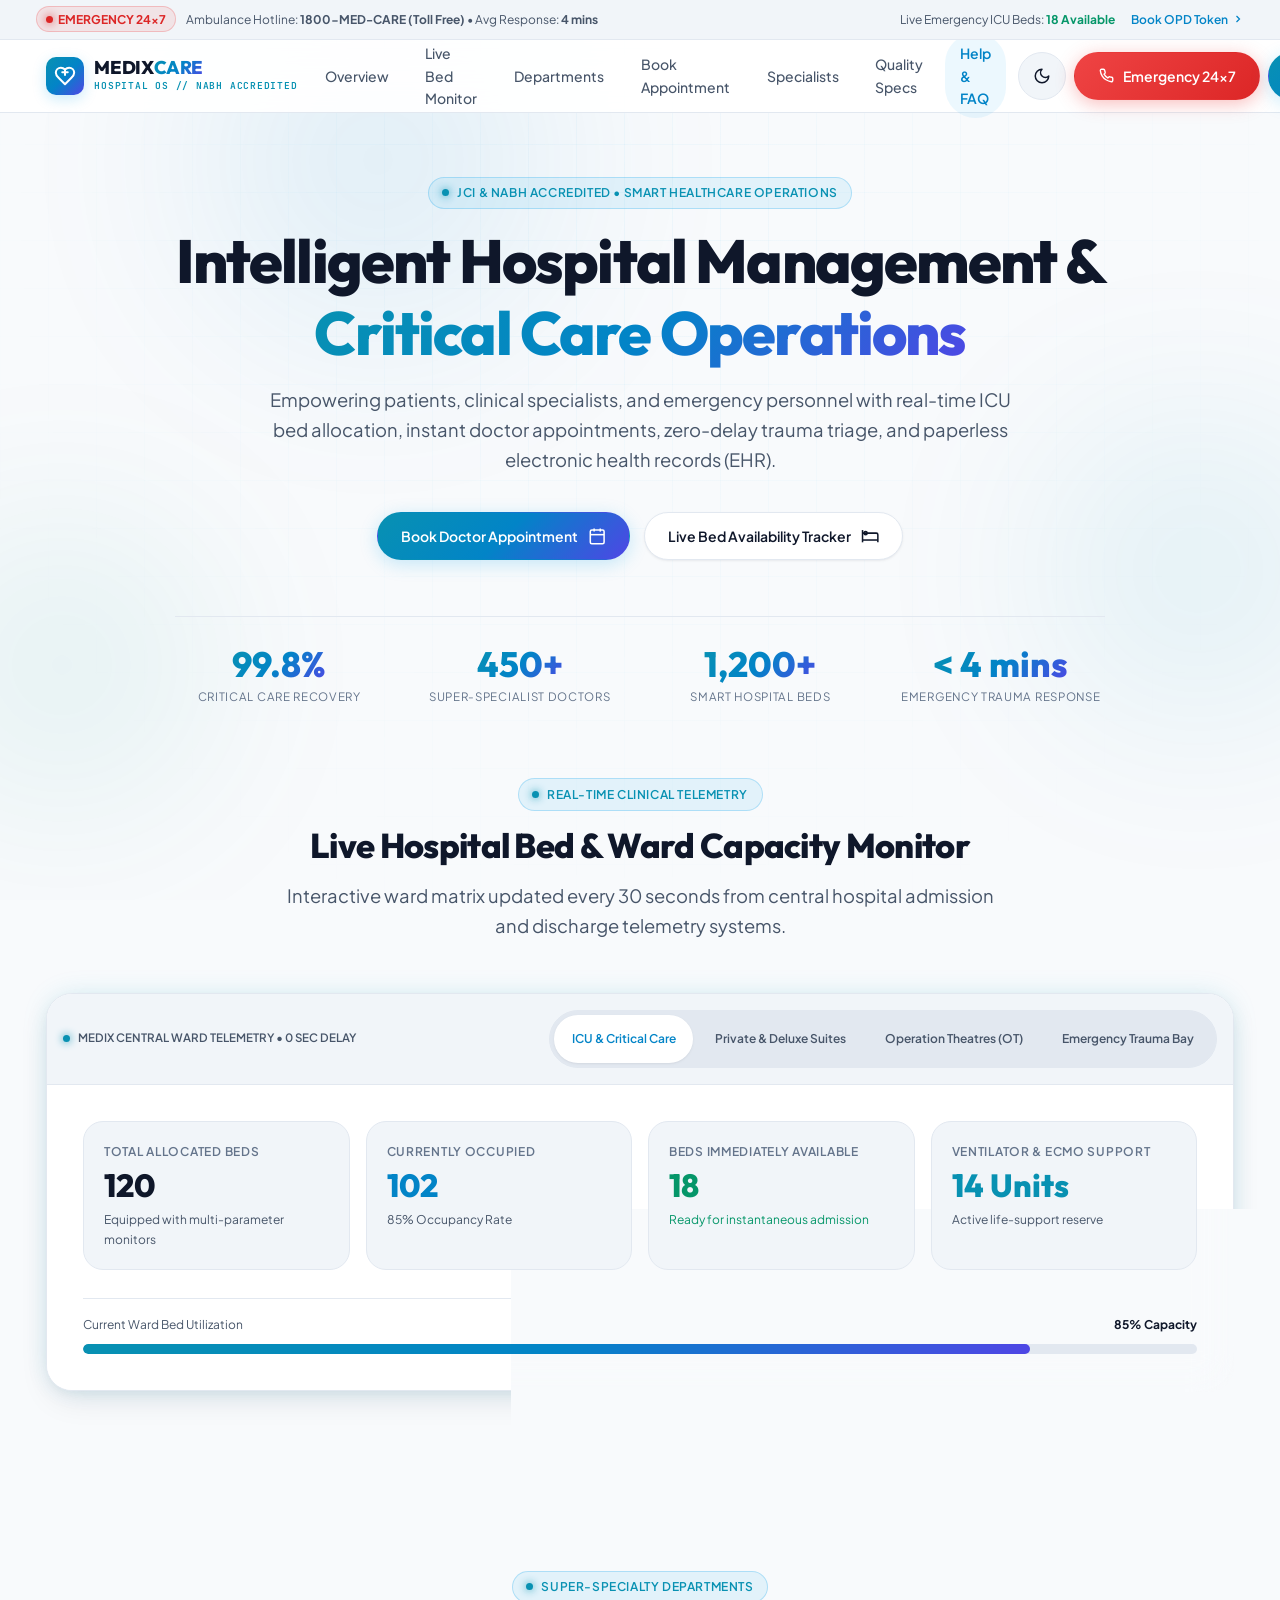
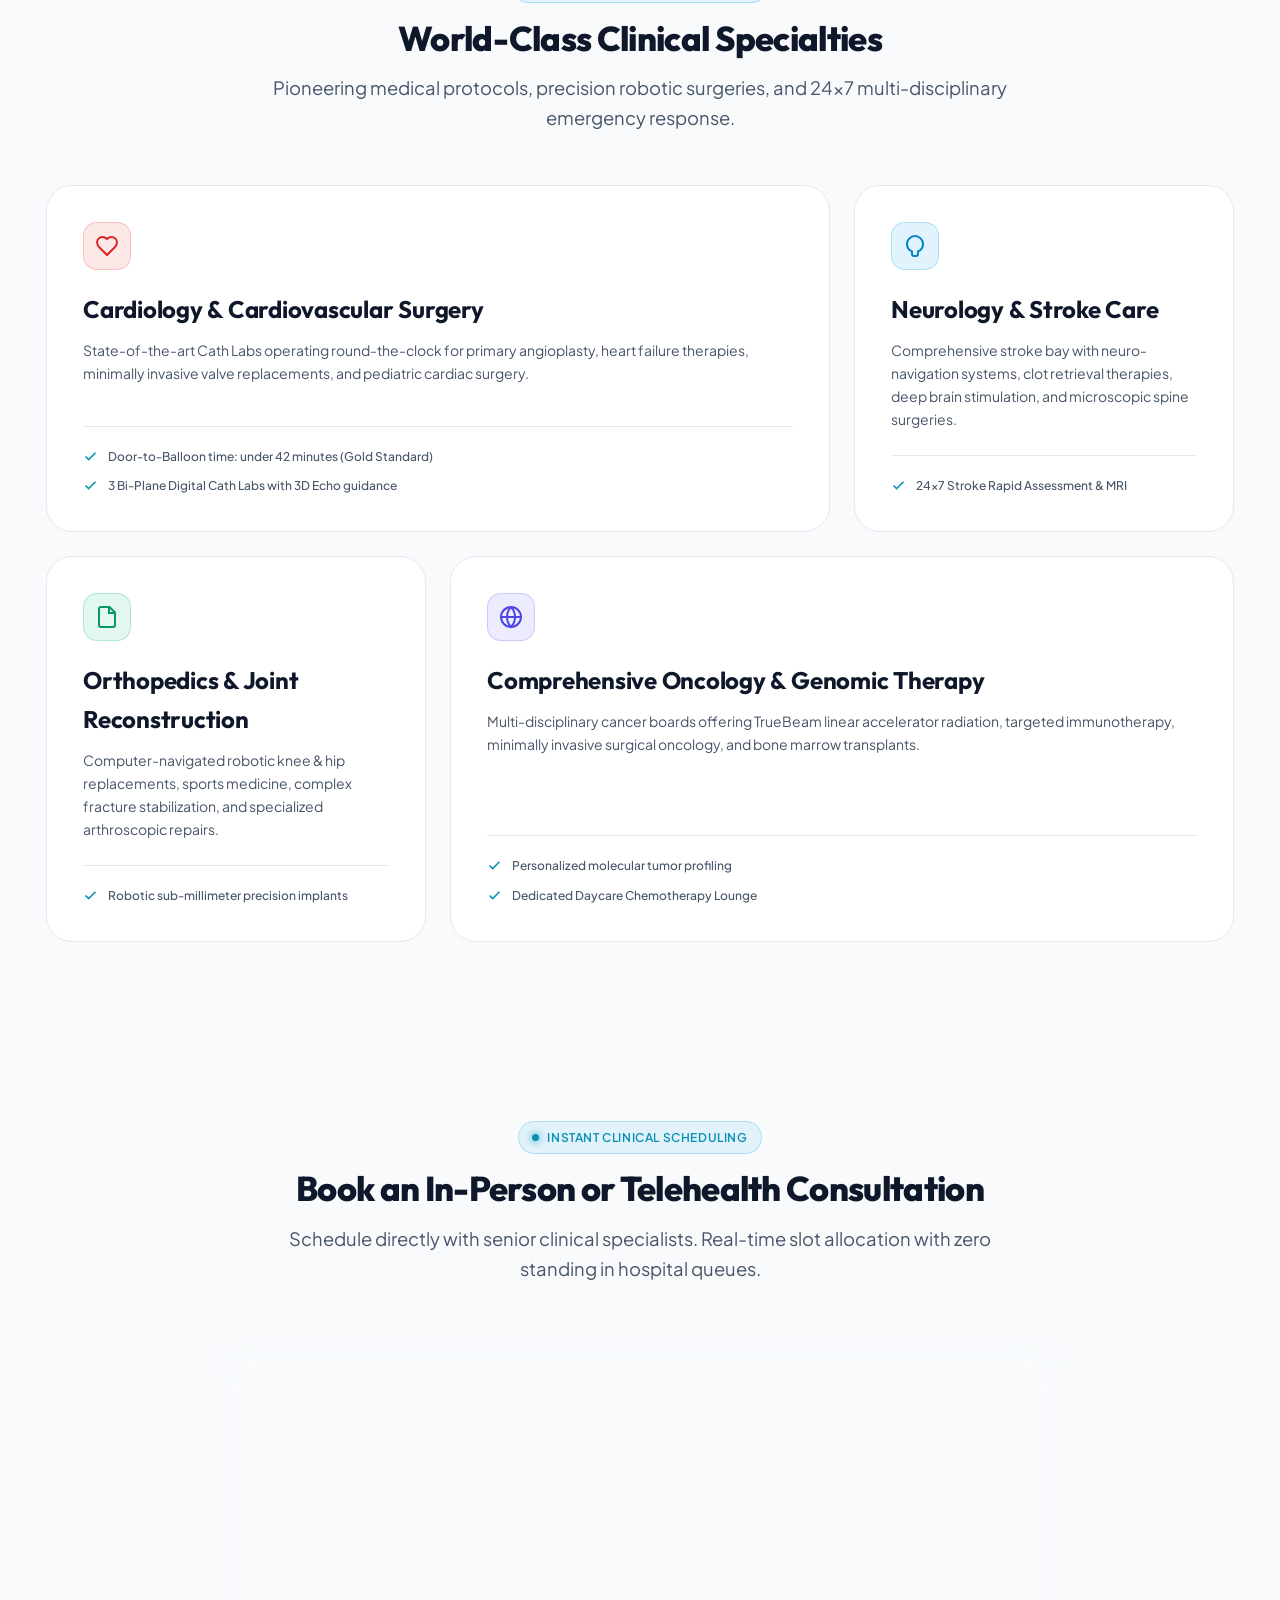
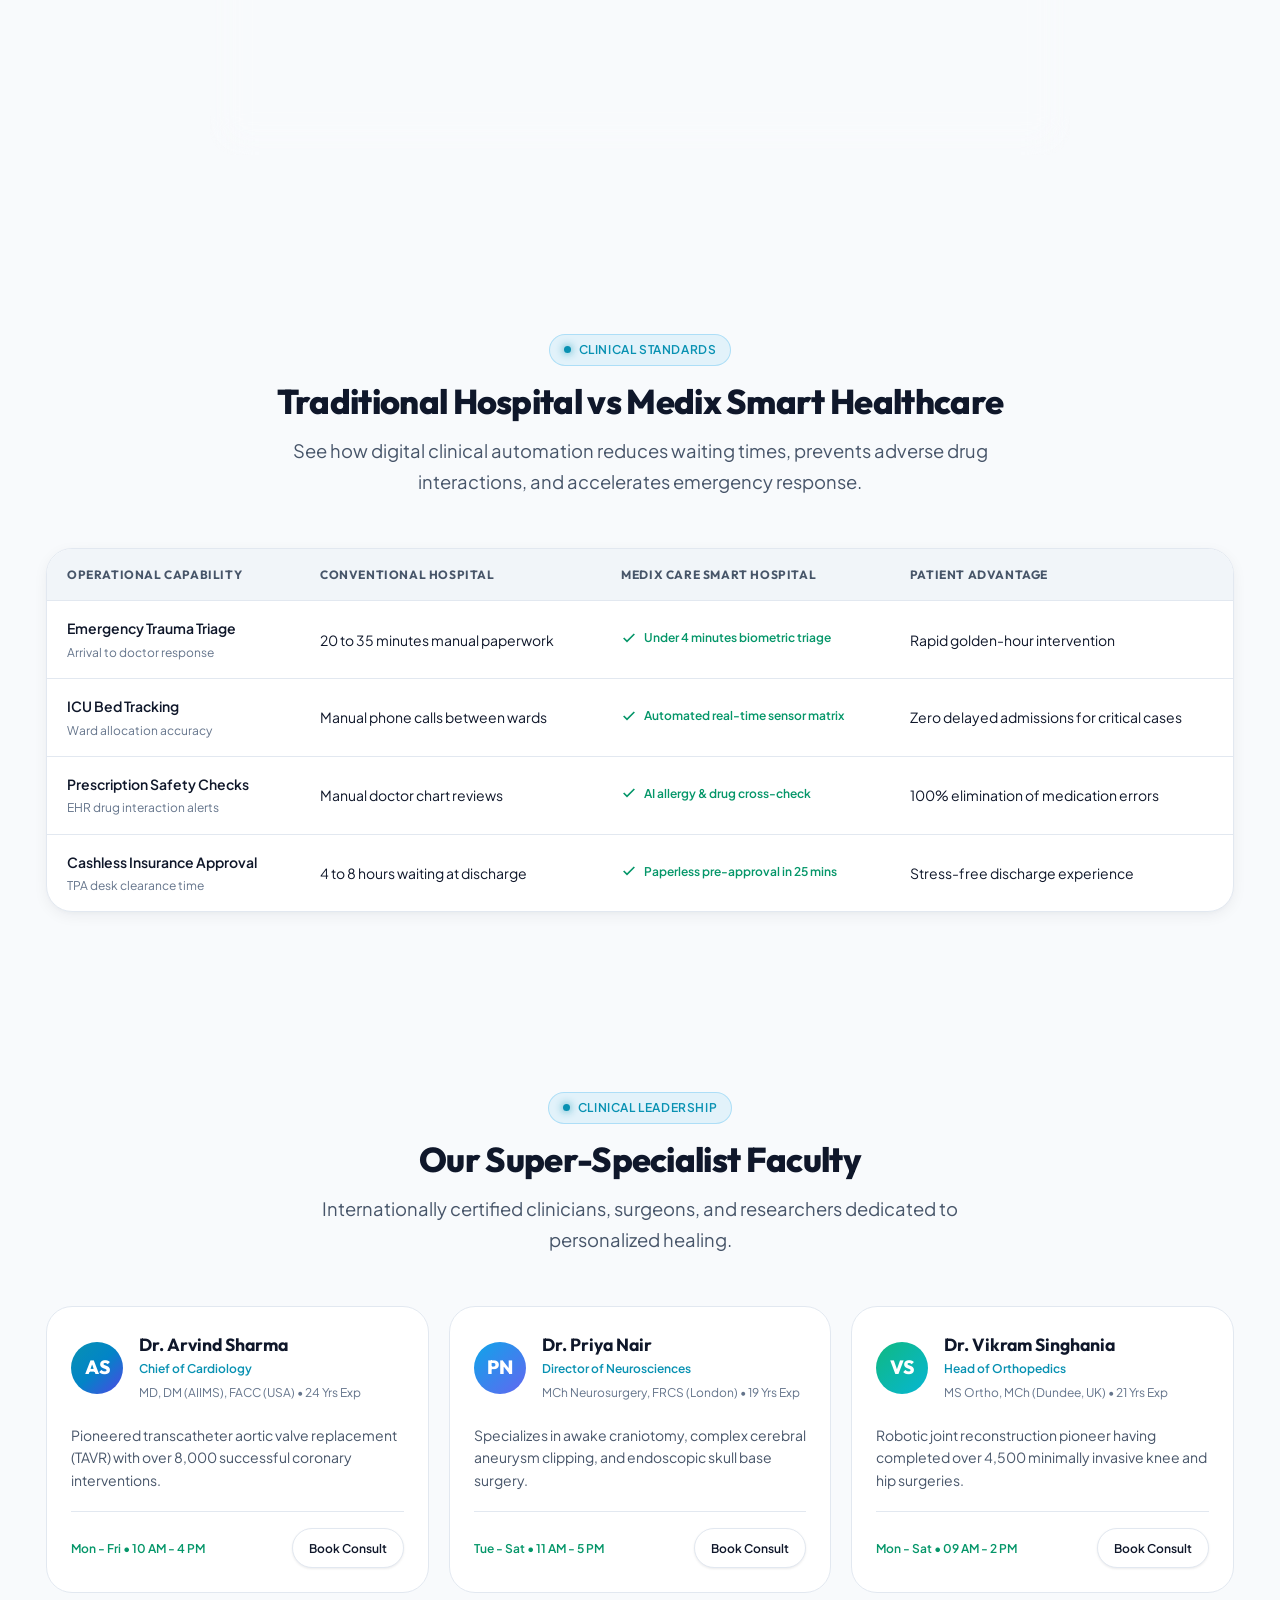
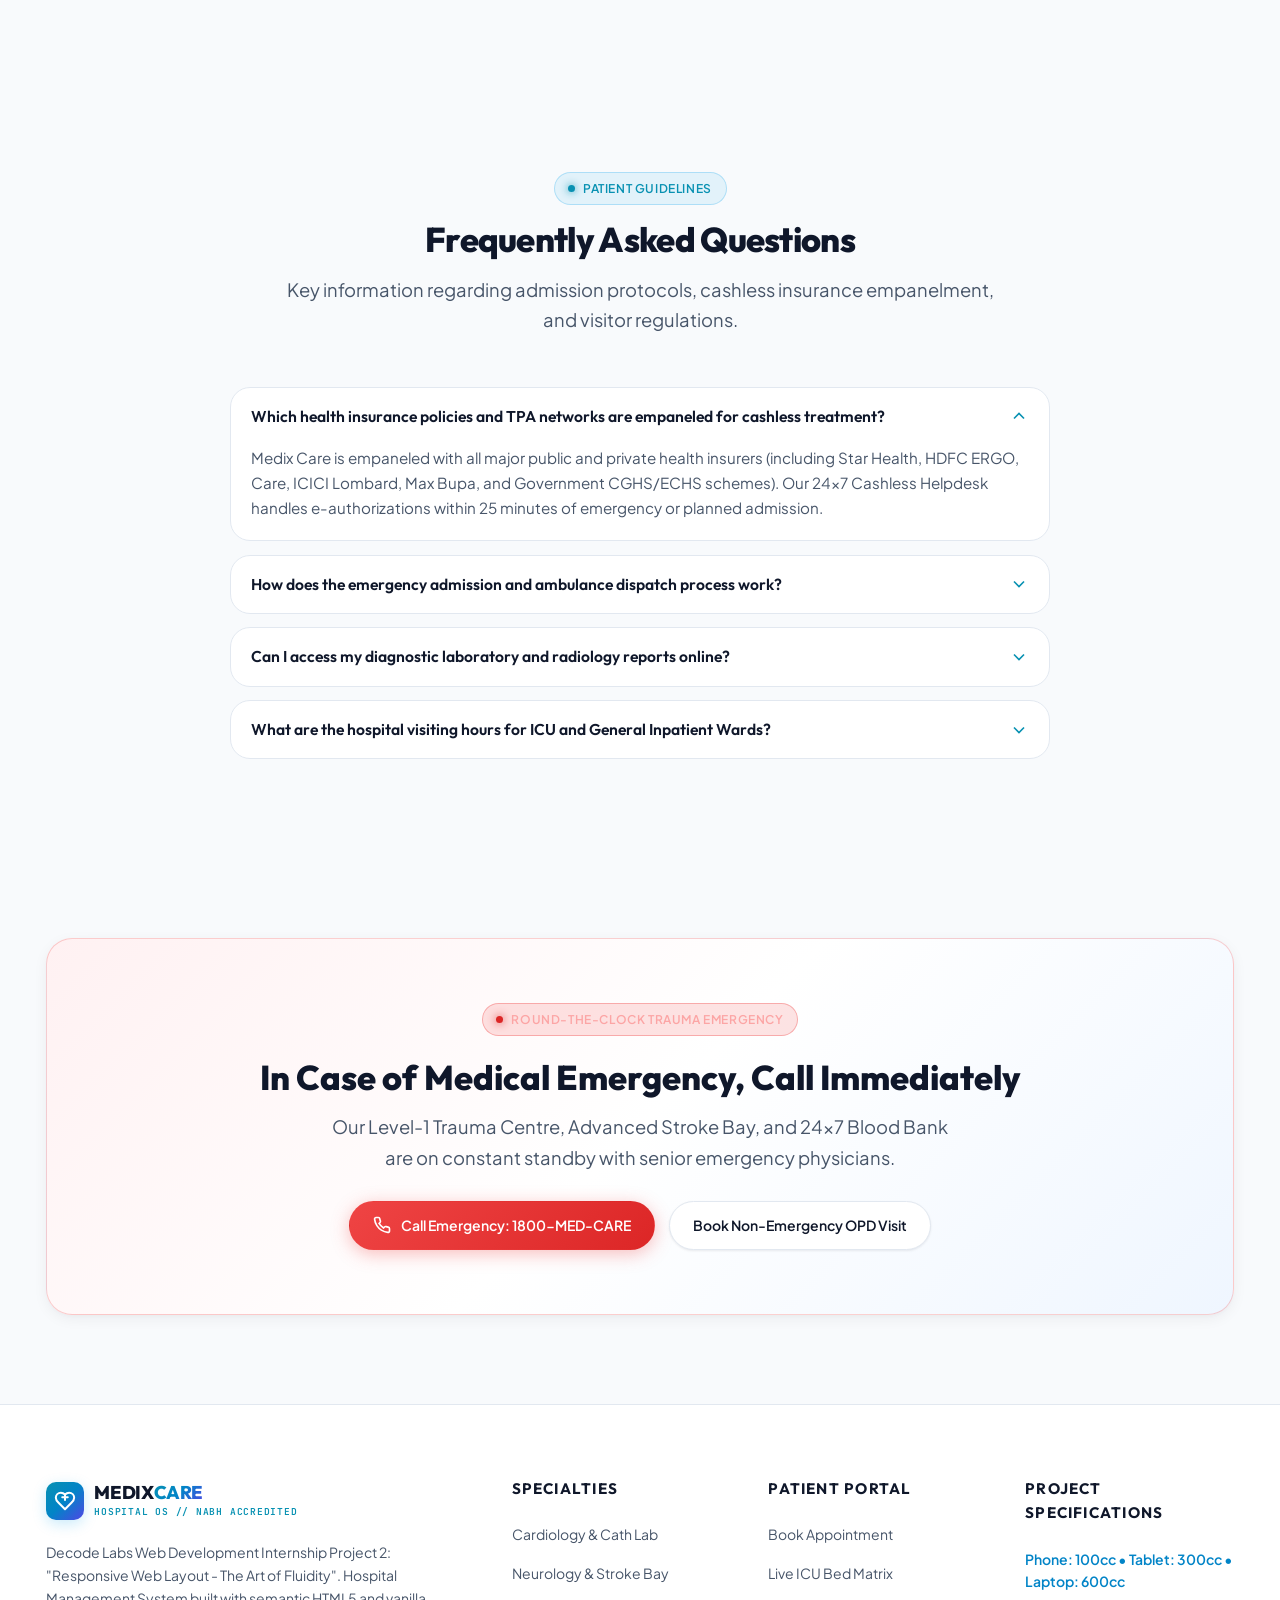
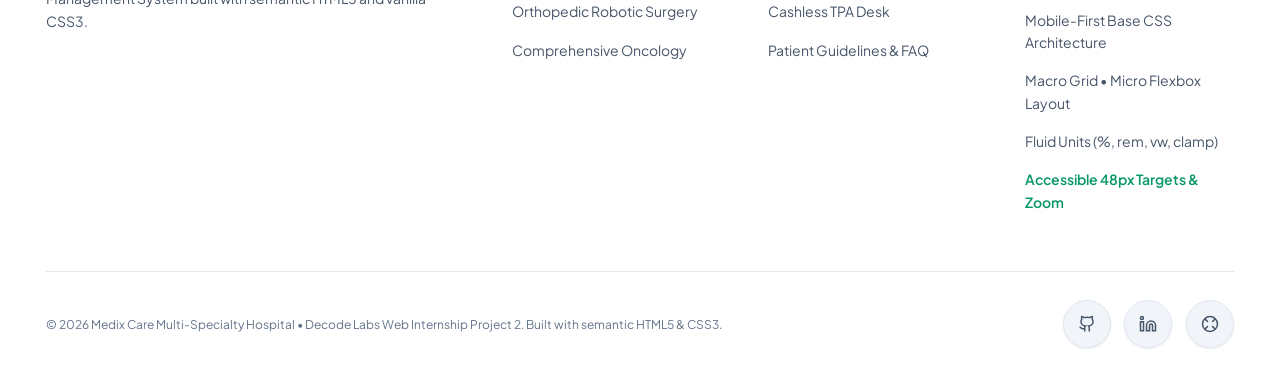
==== commit b60543e9: "Add files via upload" ====
--- a/index.html
+++ b/index.html
@@ -1,963 +1,988 @@
-<!DOCTYPE html>
-<html lang="en">
-<head>
-  <meta charset="UTF-8">
-  <meta name="viewport" content="width=device-width, initial-scale=1.0">
-  <meta name="description" content="Medix Care - Next-Generation Intelligent Hospital Management & Clinical Operations Platform. Real-time ICU bed allocation, instant doctor appointments, paperless EHR, and 24x7 emergency trauma triage.">
-  <meta name="author" content="Decode Labs Intern">
-  <meta name="theme-color" content="#f8fafc" id="meta-theme-color">
-  <title>MEDIX CARE // Intelligent Hospital Management &amp; Clinical Operations</title>
-
-  <!-- Google Fonts: Outfit, Plus Jakarta Sans, JetBrains Mono -->
-  <link rel="preconnect" href="https://fonts.googleapis.com">
-  <link rel="preconnect" href="https://fonts.gstatic.com" crossorigin>
-  <link href="https://fonts.googleapis.com/css2?family=JetBrains+Mono:wght@400;500;600;700&family=Outfit:wght@400;500;600;700;800&family=Plus+Jakarta+Sans:wght@300;400;500;600;700&display=swap" rel="stylesheet">
-
-  <!-- Core Responsive Stylesheet -->
-  <link rel="stylesheet" href="styles.css">
-</head>
-<body>
-
-  <!-- Ambient Dynamic Healthcare Glow -->
-  <div class="bg-ambient-layer" aria-hidden="true">
-    <div class="ambient-grid"></div>
-    <div class="ambient-orb orb-primary"></div>
-    <div class="ambient-orb orb-secondary"></div>
-    <div class="ambient-orb orb-tertiary"></div>
-  </div>
-
-  <!-- Top Emergency & Clinical Operations Ticker -->
-  <aside class="hospital-ticker-bar" aria-label="Hospital Live Status Telemetry">
-    <div class="ticker-content">
-      <div class="ticker-left">
-        <span class="emergency-chip">
-          <span class="badge-dot emergency"></span>
-          <span>EMERGENCY 24x7</span>
-        </span>
-        <span>Ambulance Hotline: <strong>1800-MED-CARE (Toll Free)</strong> &bull; Avg Response: <strong>4 mins</strong></span>
-      </div>
-      <div class="ticker-right">
-        <span>Live Emergency ICU Beds: <strong style="color: var(--med-emerald);" id="ticker-icu-count">18 Available</strong></span>
-        <a href="#booking" class="ticker-link">
-          <span>Book OPD Token</span>
-          <svg width="12" height="12" viewBox="0 0 24 24" fill="none" stroke="currentColor" stroke-width="2.5"><path d="m9 18 6-6-6-6"/></svg>
-        </a>
-      </div>
-    </div>
-  </aside>
-
-  <!-- Sticky Responsive Header & Navigation Bar -->
-  <header class="navbar-header" id="main-header">
-    <div class="container">
-      <div class="nav-wrapper">
-        
-        <!-- Brand Logo -->
-        <a href="#hero" class="brand-logo" id="brand-logo-link" aria-label="Medix Care Hospital Management System">
-          <div class="brand-mark">
-            <svg viewBox="0 0 24 24" fill="none" stroke="currentColor" stroke-width="2.2" stroke-linecap="round" stroke-linejoin="round">
-              <path d="M19 14c1.49-1.46 3-3.21 3-5.5A5.5 5.5 0 0 0 16.5 3c-1.76 0-3 .5-4.5 2-1.5-1.5-2.74-2-4.5-2A5.5 5.5 0 0 0 2 8.5c0 2.3 1.5 4.05 3 5.5l7 7Z"/>
-              <path d="M12 5v6"/>
-              <path d="M9 8h6"/>
-            </svg>
-          </div>
-          <div class="brand-meta">
-            <span class="brand-title">MEDIX<span class="text-gradient">CARE</span></span>
-            <span class="brand-sub">HOSPITAL OS // NABH ACCREDITED</span>
-          </div>
-        </a>
-
-        <!-- Desktop Navigation Links -->
-        <nav class="nav-menu-desktop" id="desktop-nav" aria-label="Primary Navigation">
-          <a href="#hero" class="nav-link active" id="nav-link-hero">Overview</a>
-          <a href="#bed-monitor" class="nav-link" id="nav-link-beds">Live Bed Monitor</a>
-          <a href="#departments" class="nav-link" id="nav-link-depts">Departments</a>
-          <a href="#booking" class="nav-link" id="nav-link-booking">Book Appointment</a>
-          <a href="#doctors" class="nav-link" id="nav-link-doctors">Specialists</a>
-          <a href="#comparison" class="nav-link" id="nav-link-comparison">Quality Specs</a>
-          <a href="#faq" class="nav-link" id="nav-link-faq">Help &amp; FAQ</a>
-        </nav>
-
-        <!-- Right Action Controls -->
-        <div class="nav-actions">
-          <!-- Theme Toggle Switcher Button -->
-          <button class="theme-toggle-btn" id="theme-toggle-btn" aria-label="Toggle Light / Dark mode" title="Toggle Light / Dark theme">
-            <svg class="theme-icon-sun" width="18" height="18" viewBox="0 0 24 24" fill="none" stroke="currentColor" stroke-width="2" stroke-linecap="round" stroke-linejoin="round"><circle cx="12" cy="12" r="4"/><path d="M12 2v2"/><path d="M12 20v2"/><path d="m4.93 4.93 1.41 1.41"/><path d="m17.66 17.66 1.41 1.41"/><path d="M2 12h2"/><path d="M20 12h2"/><path d="m6.34 17.66-1.41 1.41"/><path d="m19.07 4.93-1.41 1.41"/></svg>
-            <svg class="theme-icon-moon" width="18" height="18" viewBox="0 0 24 24" fill="none" stroke="currentColor" stroke-width="2" stroke-linecap="round" stroke-linejoin="round"><path d="M12 3a6 6 0 0 0 9 9 9 9 0 1 1-9-9Z"/></svg>
-          </button>
-
-          <a href="tel:18006332273" class="btn btn-emergency btn-desktop-only" id="header-btn-emergency">
-            <svg width="15" height="15" viewBox="0 0 24 24" fill="none" stroke="currentColor" stroke-width="2.2"><path d="M22 16.92v3a2 2 0 0 1-2.18 2 19.79 19.79 0 0 1-8.63-3.07 19.5 19.5 0 0 1-6-6 19.79 19.79 0 0 1-3.07-8.67A2 2 0 0 1 4.11 2h3a2 2 0 0 1 2 1.72 12.84 12.84 0 0 0 .7 2.81 2 2 0 0 1-.45 2.11L8.09 9.91a16 16 0 0 0 6 6l1.27-1.27a2 2 0 0 1 2.11-.45 12.84 12.84 0 0 0 2.81.7A2 2 0 0 1 22 16.92z"/></svg>
-            <span>Emergency 24x7</span>
-          </a>
-          <a href="#booking" class="btn btn-primary" id="header-btn-book">
-            <span>Book Visit</span>
-            <svg class="btn-icon" viewBox="0 0 24 24" fill="none" stroke="currentColor" stroke-width="2"><path d="M5 12h14"/><path d="m12 5 7 7-7 7"/></svg>
-          </a>
-
-          <!-- Mobile / Tablet Hamburger Toggle Button -->
-          <button class="mobile-toggle-btn" id="mobile-menu-toggle" aria-label="Toggle navigation drawer" aria-expanded="false" aria-controls="mobile-drawer-menu">
-            <span></span>
-            <span></span>
-            <span></span>
-          </button>
-        </div>
-
-      </div>
-    </div>
-  </header>
-
-  <!-- Mobile & Tablet Navigation Drawer -->
-  <div class="mobile-drawer" id="mobile-drawer-menu" aria-label="Mobile Navigation Drawer">
-    <ul class="mobile-nav-list">
-      <li>
-        <a href="#hero" class="mobile-nav-link active" data-drawer-close>
-          <span>Hospital Overview</span>
-          <svg width="18" height="18" viewBox="0 0 24 24" fill="none" stroke="currentColor" stroke-width="2"><path d="m9 18 6-6-6-6"/></svg>
-        </a>
-      </li>
-      <li>
-        <a href="#bed-monitor" class="mobile-nav-link" data-drawer-close>
-          <span>Live Bed &amp; ICU Availability</span>
-          <svg width="18" height="18" viewBox="0 0 24 24" fill="none" stroke="currentColor" stroke-width="2"><path d="m9 18 6-6-6-6"/></svg>
-        </a>
-      </li>
-      <li>
-        <a href="#departments" class="mobile-nav-link" data-drawer-close>
-          <span>Clinical Specialties</span>
-          <svg width="18" height="18" viewBox="0 0 24 24" fill="none" stroke="currentColor" stroke-width="2"><path d="m9 18 6-6-6-6"/></svg>
-        </a>
-      </li>
-      <li>
-        <a href="#booking" class="mobile-nav-link" data-drawer-close>
-          <span>Book Doctor Appointment</span>
-          <svg width="18" height="18" viewBox="0 0 24 24" fill="none" stroke="currentColor" stroke-width="2"><path d="m9 18 6-6-6-6"/></svg>
-        </a>
-      </li>
-      <li>
-        <a href="#doctors" class="mobile-nav-link" data-drawer-close>
-          <span>Our Specialist Doctors</span>
-          <svg width="18" height="18" viewBox="0 0 24 24" fill="none" stroke="currentColor" stroke-width="2"><path d="m9 18 6-6-6-6"/></svg>
-        </a>
-      </li>
-      <li>
-        <a href="#comparison" class="mobile-nav-link" data-drawer-close>
-          <span>Hospital Standards Comparison</span>
-          <svg width="18" height="18" viewBox="0 0 24 24" fill="none" stroke="currentColor" stroke-width="2"><path d="m9 18 6-6-6-6"/></svg>
-        </a>
-      </li>
-      <li>
-        <a href="#faq" class="mobile-nav-link" data-drawer-close>
-          <span>Patient Guidelines &amp; Insurance FAQ</span>
-          <svg width="18" height="18" viewBox="0 0 24 24" fill="none" stroke="currentColor" stroke-width="2"><path d="m9 18 6-6-6-6"/></svg>
-        </a>
-      </li>
-    </ul>
-    <div class="mobile-nav-actions">
-      <a href="tel:18006332273" class="btn btn-emergency" style="width: 100%;">
-        <span>Call Ambulance Hotline: 1800-MED-CARE</span>
-      </a>
-      <a href="#booking" class="btn btn-primary" style="width: 100%;" data-drawer-close>
-        <span>Instant Clinical Appointment</span>
-      </a>
-    </div>
-  </div>
-
-  <main id="main-content">
-    
-    <!-- Hero Section -->
-    <section class="hero-section" id="hero" aria-labelledby="hero-title-h1">
-      <div class="container">
-        
-        <div class="hero-content">
-          <div class="badge-tag" id="hero-badge">
-            <span class="badge-dot"></span>
-            <span>JCI &amp; NABH ACCREDITED &bull; SMART HEALTHCARE OPERATIONS</span>
-          </div>
-
-          <h1 class="hero-title" id="hero-title-h1">
-            Intelligent Hospital Management &amp; <span class="text-gradient">Critical Care Operations</span>
-          </h1>
-
-          <p class="hero-subtitle" id="hero-subtitle-desc">
-            Empowering patients, clinical specialists, and emergency personnel with real-time ICU bed allocation, instant doctor appointments, zero-delay trauma triage, and paperless electronic health records (EHR).
-          </p>
-
-          <div class="hero-cta-group">
-            <a href="#booking" class="btn btn-primary" id="btn-hero-booking">
-              <span>Book Doctor Appointment</span>
-              <svg class="btn-icon" viewBox="0 0 24 24" fill="none" stroke="currentColor" stroke-width="2"><rect width="18" height="18" x="3" y="4" rx="2"/><path d="M16 2v4"/><path d="M8 2v4"/><path d="M3 10h18"/></svg>
-            </a>
-            <a href="#bed-monitor" class="btn btn-secondary" id="btn-hero-beds">
-              <span>Live Bed Availability Tracker</span>
-              <svg class="btn-icon" viewBox="0 0 24 24" fill="none" stroke="currentColor" stroke-width="2"><path d="M2 4v16"/><path d="M2 8h18a2 2 0 0 1 2 2v10"/><path d="M2 17h20"/><circle cx="6" cy="8" r="2"/></svg>
-            </a>
-          </div>
-
-          <!-- Key Medical Telemetry Metrics Strip -->
-          <div class="hero-metrics-strip" id="hero-metrics">
-            <div class="hero-metric-item">
-              <span class="metric-number text-gradient">99.8%</span>
-              <span class="metric-label">Critical Care Recovery</span>
-            </div>
-            <div class="hero-metric-item">
-              <span class="metric-number text-gradient">450+</span>
-              <span class="metric-label">Super-Specialist Doctors</span>
-            </div>
-            <div class="hero-metric-item">
-              <span class="metric-number text-gradient">1,200+</span>
-              <span class="metric-label">Smart Hospital Beds</span>
-            </div>
-            <div class="hero-metric-item">
-              <span class="metric-number text-gradient">&lt; 4 mins</span>
-              <span class="metric-label">Emergency Trauma Response</span>
-            </div>
-          </div>
-        </div>
-
-      </div>
-    </section>
-
-    <!-- Interactive Live Hospital Bed & Operations Monitor -->
-    <section class="section-spacer" id="bed-monitor" style="padding-top: 0;">
-      <div class="container">
-        
-        <div class="section-header">
-          <div class="badge-tag">
-            <span class="badge-dot"></span>
-            <span>REAL-TIME CLINICAL TELEMETRY</span>
-          </div>
-          <h2 class="section-title">Live Hospital Bed &amp; Ward Capacity Monitor</h2>
-          <p class="section-desc">Interactive ward matrix updated every 30 seconds from central hospital admission and discharge telemetry systems.</p>
-        </div>
-
-        <div class="bed-monitor-card" id="interactive-bed-monitor">
-          <div class="bed-monitor-toolbar">
-            <div class="toolbar-status-badge">
-              <span class="badge-dot"></span>
-              <span>MEDIX CENTRAL WARD TELEMETRY &bull; 0 SEC DELAY</span>
-            </div>
-
-            <!-- Department Ward Switcher Tabs -->
-            <div class="toolbar-tabs" role="tablist" aria-label="Hospital Ward Selection">
-              <button class="toolbar-tab-btn active" id="tab-icu" data-ward="icu">
-                <span>ICU &amp; Critical Care</span>
-              </button>
-              <button class="toolbar-tab-btn" id="tab-general" data-ward="general">
-                <span>Private &amp; Deluxe Suites</span>
-              </button>
-              <button class="toolbar-tab-btn" id="tab-ot" data-ward="ot">
-                <span>Operation Theatres (OT)</span>
-              </button>
-              <button class="toolbar-tab-btn" id="tab-er" data-ward="er">
-                <span>Emergency Trauma Bay</span>
-              </button>
-            </div>
-          </div>
-
-          <div class="bed-monitor-body" id="bed-stats-content">
-            
-            <div class="bed-stats-grid">
-              
-              <div class="bed-stat-box">
-                <span class="bed-stat-title">Total Allocated Beds</span>
-                <span class="bed-stat-val" id="val-total-beds">120</span>
-                <span style="font-size: var(--text-xs); color: var(--text-secondary);">Equipped with multi-parameter monitors</span>
-              </div>
-
-              <div class="bed-stat-box">
-                <span class="bed-stat-title">Currently Occupied</span>
-                <span class="bed-stat-val" id="val-occupied-beds" style="color: var(--med-blue);">102</span>
-                <span style="font-size: var(--text-xs); color: var(--text-secondary);" id="val-occupancy-rate">85% Occupancy Rate</span>
-              </div>
-
-              <div class="bed-stat-box">
-                <span class="bed-stat-title">Beds Immediately Available</span>
-                <span class="bed-stat-val" id="val-available-beds" style="color: var(--med-emerald);">18</span>
-                <span style="font-size: var(--text-xs); color: var(--med-emerald);">Ready for instantaneous admission</span>
-              </div>
-
-              <div class="bed-stat-box">
-                <span class="bed-stat-title">Ventilator &amp; ECMO Support</span>
-                <span class="bed-stat-val" id="val-ventilator-beds" style="color: var(--med-cyan);">14 Units</span>
-                <span style="font-size: var(--text-xs); color: var(--text-secondary);">Active life-support reserve</span>
-              </div>
-
-            </div>
-
-            <div class="occupancy-bar-wrap">
-              <div style="display: flex; justify-content: space-between; font-size: var(--text-xs); color: var(--text-secondary);">
-                <span id="occupancy-label">Current Ward Bed Utilization</span>
-                <span id="occupancy-percentage" style="font-weight: 700; color: var(--text-main);">85% Capacity</span>
-              </div>
-              <div class="progress-track">
-                <div class="progress-fill" id="occupancy-progress-bar" style="width: 85%;"></div>
-              </div>
-            </div>
-
-          </div>
-        </div>
-
-      </div>
-    </section>
-
-    <!-- Medical Specialties Bento Grid -->
-    <section class="section-spacer" id="departments" aria-labelledby="departments-title">
-      <div class="container">
-        
-        <div class="section-header">
-          <div class="badge-tag">
-            <span class="badge-dot"></span>
-            <span>SUPER-SPECIALTY DEPARTMENTS</span>
-          </div>
-          <h2 class="section-title" id="departments-title">World-Class Clinical Specialties</h2>
-          <p class="section-desc">Pioneering medical protocols, precision robotic surgeries, and 24x7 multi-disciplinary emergency response.</p>
-        </div>
-
-        <div class="bento-grid">
-          
-          <!-- Bento 1: Cardiology -->
-          <article class="bento-card col-span-8">
-            <div>
-              <div class="card-icon-bubble bubble-red">
-                <svg width="24" height="24" viewBox="0 0 24 24" fill="none" stroke="currentColor" stroke-width="2"><path d="M19 14c1.49-1.46 3-3.21 3-5.5A5.5 5.5 0 0 0 16.5 3c-1.76 0-3 .5-4.5 2-1.5-1.5-2.74-2-4.5-2A5.5 5.5 0 0 0 2 8.5c0 2.3 1.5 4.05 3 5.5l7 7Z"/></svg>
-              </div>
-              <h3 class="bento-card-title">Cardiology &amp; Cardiovascular Surgery</h3>
-              <p class="bento-card-desc">
-                State-of-the-art Cath Labs operating round-the-clock for primary angioplasty, heart failure therapies, minimally invasive valve replacements, and pediatric cardiac surgery.
-              </p>
-            </div>
-            <div class="specialty-features">
-              <div class="feature-pill-item">
-                <svg width="15" height="15" viewBox="0 0 24 24" fill="none" stroke="currentColor" stroke-width="2.5"><polyline points="20 6 9 17 4 12"/></svg>
-                <span>Door-to-Balloon time: under 42 minutes (Gold Standard)</span>
-              </div>
-              <div class="feature-pill-item">
-                <svg width="15" height="15" viewBox="0 0 24 24" fill="none" stroke="currentColor" stroke-width="2.5"><polyline points="20 6 9 17 4 12"/></svg>
-                <span>3 Bi-Plane Digital Cath Labs with 3D Echo guidance</span>
-              </div>
-            </div>
-          </article>
-
-          <!-- Bento 2: Neurology & Stroke Bay -->
-          <article class="bento-card col-span-4">
-            <div>
-              <div class="card-icon-bubble bubble-blue">
-                <svg width="24" height="24" viewBox="0 0 24 24" fill="none" stroke="currentColor" stroke-width="2"><path d="M12 2a8 8 0 0 0-8 8c0 3.37 2.08 6.25 5 7.42V20a2 2 0 0 0 2 2h2a2 2 0 0 0 2-2v-2.58c2.92-1.17 5-4.05 5-7.42a8 8 0 0 0-8-8z"/></svg>
-              </div>
-              <h3 class="bento-card-title">Neurology &amp; Stroke Care</h3>
-              <p class="bento-card-desc">
-                Comprehensive stroke bay with neuro-navigation systems, clot retrieval therapies, deep brain stimulation, and microscopic spine surgeries.
-              </p>
-            </div>
-            <div class="specialty-features">
-              <div class="feature-pill-item">
-                <svg width="15" height="15" viewBox="0 0 24 24" fill="none" stroke="currentColor" stroke-width="2.5"><polyline points="20 6 9 17 4 12"/></svg>
-                <span>24x7 Stroke Rapid Assessment &amp; MRI</span>
-              </div>
-            </div>
-          </article>
-
-          <!-- Bento 3: Orthopedics & Robotic Replacement -->
-          <article class="bento-card col-span-4">
-            <div>
-              <div class="card-icon-bubble bubble-emerald">
-                <svg width="24" height="24" viewBox="0 0 24 24" fill="none" stroke="currentColor" stroke-width="2"><path d="M14.5 2H6a2 2 0 0 0-2 2v16a2 2 0 0 0 2 2h12a2 2 0 0 0 2-2V7.5L14.5 2z"/><polyline points="14 2 14 8 20 8"/></svg>
-              </div>
-              <h3 class="bento-card-title">Orthopedics &amp; Joint Reconstruction</h3>
-              <p class="bento-card-desc">
-                Computer-navigated robotic knee &amp; hip replacements, sports medicine, complex fracture stabilization, and specialized arthroscopic repairs.
-              </p>
-            </div>
-            <div class="specialty-features">
-              <div class="feature-pill-item">
-                <svg width="15" height="15" viewBox="0 0 24 24" fill="none" stroke="currentColor" stroke-width="2.5"><polyline points="20 6 9 17 4 12"/></svg>
-                <span>Robotic sub-millimeter precision implants</span>
-              </div>
-            </div>
-          </article>
-
-          <!-- Bento 4: Oncology & Precision Radiotherapy -->
-          <article class="bento-card col-span-8">
-            <div>
-              <div class="card-icon-bubble bubble-purple">
-                <svg width="24" height="24" viewBox="0 0 24 24" fill="none" stroke="currentColor" stroke-width="2"><circle cx="12" cy="12" r="10"/><path d="M12 2a14.5 14.5 0 0 0 0 20 14.5 14.5 0 0 0 0-20"/><path d="M2 12h20"/></svg>
-              </div>
-              <h3 class="bento-card-title">Comprehensive Oncology &amp; Genomic Therapy</h3>
-              <p class="bento-card-desc">
-                Multi-disciplinary cancer boards offering TrueBeam linear accelerator radiation, targeted immunotherapy, minimally invasive surgical oncology, and bone marrow transplants.
-              </p>
-            </div>
-            <div class="specialty-features">
-              <div class="feature-pill-item">
-                <svg width="15" height="15" viewBox="0 0 24 24" fill="none" stroke="currentColor" stroke-width="2.5"><polyline points="20 6 9 17 4 12"/></svg>
-                <span>Personalized molecular tumor profiling</span>
-              </div>
-              <div class="feature-pill-item">
-                <svg width="15" height="15" viewBox="0 0 24 24" fill="none" stroke="currentColor" stroke-width="2.5"><polyline points="20 6 9 17 4 12"/></svg>
-                <span>Dedicated Daycare Chemotherapy Lounge</span>
-              </div>
-            </div>
-          </article>
-
-        </div>
-
-      </div>
-    </section>
-
-    <!-- Interactive Appointment Booking Component -->
-    <section class="section-spacer" id="booking" aria-labelledby="booking-title">
-      <div class="container">
-        
-        <div class="section-header">
-          <div class="badge-tag">
-            <span class="badge-dot"></span>
-            <span>INSTANT CLINICAL SCHEDULING</span>
-          </div>
-          <h2 class="section-title" id="booking-title">Book an In-Person or Telehealth Consultation</h2>
-          <p class="section-desc">Schedule directly with senior clinical specialists. Real-time slot allocation with zero standing in hospital queues.</p>
-        </div>
-
-        <div class="appointment-booking-wrap">
-          <form id="appointment-form">
-            <div class="booking-form-grid">
-              
-              <div class="form-group">
-                <label for="patient-name" class="form-label">Patient Full Name</label>
-                <input type="text" id="patient-name" class="form-input" placeholder="e.g. Rahul Sharma" required>
-              </div>
-
-              <div class="form-group">
-                <label for="patient-phone" class="form-label">Contact Mobile Number</label>
-                <input type="tel" id="patient-phone" class="form-input" placeholder="+91 98765 43210" required>
-              </div>
-
-              <div class="form-group">
-                <label for="patient-dept" class="form-label">Clinical Specialty Department</label>
-                <select id="patient-dept" class="form-select" required>
-                  <option value="">Select Medical Department...</option>
-                  <option value="cardio">Cardiology &amp; Heart Sciences</option>
-                  <option value="neuro">Neurology &amp; Neurosurgery</option>
-                  <option value="ortho">Orthopedics &amp; Joint Reconstruction</option>
-                  <option value="onco">Oncology &amp; Cancer Care</option>
-                  <option value="pedia">Pediatrics &amp; Child Health</option>
-                  <option value="gen">Internal &amp; General Medicine</option>
-                </select>
-              </div>
-
-              <div class="form-group">
-                <label for="patient-doctor" class="form-label">Select Specialist Doctor</label>
-                <select id="patient-doctor" class="form-select" required>
-                  <option value="">Select Specialist...</option>
-                  <option value="sharma">Dr. Arvind Sharma (Chief of Cardiology)</option>
-                  <option value="nair">Dr. Priya Nair (Lead Neurosurgeon)</option>
-                  <option value="singh">Dr. Vikram Singhania (Head of Orthopedics)</option>
-                  <option value="iyer">Dr. Meera Iyer (Senior Oncologist)</option>
-                </select>
-              </div>
-
-              <div class="form-group">
-                <label for="patient-date" class="form-label">Preferred Date</label>
-                <input type="date" id="patient-date" class="form-input" required>
-              </div>
-
-              <div class="form-group">
-                <label for="patient-slot" class="form-label">Preferred Time Window</label>
-                <select id="patient-slot" class="form-select" required>
-                  <option value="morning">Morning (09:00 AM - 12:00 PM)</option>
-                  <option value="afternoon">Afternoon (01:00 PM - 04:00 PM)</option>
-                  <option value="evening">Evening (05:00 PM - 08:00 PM)</option>
-                </select>
-              </div>
-
-              <div class="form-group col-full">
-                <button type="submit" class="btn btn-primary" id="btn-submit-appointment" style="width: 100%;">
-                  <span>Confirm Clinical Appointment &amp; Generate Token</span>
-                  <svg class="btn-icon" viewBox="0 0 24 24" fill="none" stroke="currentColor" stroke-width="2"><path d="M5 12h14"/><path d="m12 5 7 7-7 7"/></svg>
-                </button>
-              </div>
-
-            </div>
-          </form>
-
-          <!-- Dynamic Booking Confirmation Badge -->
-          <div class="booking-confirmation-banner" id="booking-confirmation" role="alert">
-            <svg width="22" height="22" viewBox="0 0 24 24" fill="none" stroke="currentColor" stroke-width="2.5"><polyline points="20 6 9 17 4 12"/></svg>
-            <div>
-              <strong>Appointment Confirmed!</strong> Token <code style="background: rgba(16, 185, 129, 0.15); padding: 2px 6px; border-radius: 4px; color: var(--text-main);">#MED-842</code> has been issued. An SMS confirmation and QR check-in pass have been dispatched to your mobile.
-            </div>
-          </div>
-        </div>
-
-      </div>
-    </section>
-
-    <!-- Clinical Excellence Comparison Matrix -->
-    <section class="section-spacer" id="comparison" aria-labelledby="comparison-title">
-      <div class="container">
-        
-        <div class="section-header">
-          <div class="badge-tag">
-            <span class="badge-dot"></span>
-            <span>CLINICAL STANDARDS</span>
-          </div>
-          <h2 class="section-title" id="comparison-title">Traditional Hospital vs Medix Smart Healthcare</h2>
-          <p class="section-desc">See how digital clinical automation reduces waiting times, prevents adverse drug interactions, and accelerates emergency response.</p>
-        </div>
-
-        <div class="table-responsive-wrapper">
-          <table class="responsive-table" aria-label="Hospital Comparison Matrix">
-            <thead>
-              <tr>
-                <th scope="col">Operational Capability</th>
-                <th scope="col">Conventional Hospital</th>
-                <th scope="col">Medix Care Smart Hospital</th>
-                <th scope="col">Patient Advantage</th>
-              </tr>
-            </thead>
-            <tbody>
-              <tr>
-                <td>
-                  <span class="table-feature-title">Emergency Trauma Triage</span>
-                  <span class="table-feature-sub">Arrival to doctor response</span>
-                </td>
-                <td>20 to 35 minutes manual paperwork</td>
-                <td>
-                  <span class="status-badge">
-                    <svg width="16" height="16" viewBox="0 0 24 24" fill="none" stroke="currentColor" stroke-width="2.5"><polyline points="20 6 9 17 4 12"/></svg>
-                    Under 4 minutes biometric triage
-                  </span>
-                </td>
-                <td>Rapid golden-hour intervention</td>
-              </tr>
-              <tr>
-                <td>
-                  <span class="table-feature-title">ICU Bed Tracking</span>
-                  <span class="table-feature-sub">Ward allocation accuracy</span>
-                </td>
-                <td>Manual phone calls between wards</td>
-                <td>
-                  <span class="status-badge">
-                    <svg width="16" height="16" viewBox="0 0 24 24" fill="none" stroke="currentColor" stroke-width="2.5"><polyline points="20 6 9 17 4 12"/></svg>
-                    Automated real-time sensor matrix
-                  </span>
-                </td>
-                <td>Zero delayed admissions for critical cases</td>
-              </tr>
-              <tr>
-                <td>
-                  <span class="table-feature-title">Prescription Safety Checks</span>
-                  <span class="table-feature-sub">EHR drug interaction alerts</span>
-                </td>
-                <td>Manual doctor chart reviews</td>
-                <td>
-                  <span class="status-badge">
-                    <svg width="16" height="16" viewBox="0 0 24 24" fill="none" stroke="currentColor" stroke-width="2.5"><polyline points="20 6 9 17 4 12"/></svg>
-                    AI allergy &amp; drug cross-check
-                  </span>
-                </td>
-                <td>100% elimination of medication errors</td>
-              </tr>
-              <tr>
-                <td>
-                  <span class="table-feature-title">Cashless Insurance Approval</span>
-                  <span class="table-feature-sub">TPA desk clearance time</span>
-                </td>
-                <td>4 to 8 hours waiting at discharge</td>
-                <td>
-                  <span class="status-badge">
-                    <svg width="16" height="16" viewBox="0 0 24 24" fill="none" stroke="currentColor" stroke-width="2.5"><polyline points="20 6 9 17 4 12"/></svg>
-                    Paperless pre-approval in 25 mins
-                  </span>
-                </td>
-                <td>Stress-free discharge experience</td>
-              </tr>
-            </tbody>
-          </table>
-        </div>
-
-      </div>
-    </section>
-
-    <!-- Top Specialist Doctors Cards -->
-    <section class="section-spacer" id="doctors" aria-labelledby="doctors-title">
-      <div class="container">
-        
-        <div class="section-header">
-          <div class="badge-tag">
-            <span class="badge-dot"></span>
-            <span>CLINICAL LEADERSHIP</span>
-          </div>
-          <h2 class="section-title" id="doctors-title">Our Super-Specialist Faculty</h2>
-          <p class="section-desc">Internationally certified clinicians, surgeons, and researchers dedicated to personalized healing.</p>
-        </div>
-
-        <div class="doctors-grid">
-          
-          <div class="doctor-card">
-            <div class="doctor-card-top">
-              <div class="doctor-avatar">AS</div>
-              <div>
-                <h3 class="doctor-name">Dr. Arvind Sharma</h3>
-                <span class="doctor-dept">Chief of Cardiology</span>
-                <span class="doctor-exp">MD, DM (AIIMS), FACC (USA) &bull; 24 Yrs Exp</span>
-              </div>
-            </div>
-            <p style="font-size: var(--text-sm); color: var(--text-secondary); line-height: 1.6;">
-              Pioneered transcatheter aortic valve replacement (TAVR) with over 8,000 successful coronary interventions.
-            </p>
-            <div class="doctor-badge-strip">
-              <span style="color: var(--med-emerald); font-weight: 600;">Mon - Fri &bull; 10 AM - 4 PM</span>
-              <a href="#booking" class="btn btn-secondary btn-sm">Book Consult</a>
-            </div>
-          </div>
-
-          <div class="doctor-card">
-            <div class="doctor-card-top">
-              <div class="doctor-avatar" style="background: linear-gradient(135deg, #0ea5e9, #6366f1);">PN</div>
-              <div>
-                <h3 class="doctor-name">Dr. Priya Nair</h3>
-                <span class="doctor-dept">Director of Neurosciences</span>
-                <span class="doctor-exp">MCh Neurosurgery, FRCS (London) &bull; 19 Yrs Exp</span>
-              </div>
-            </div>
-            <p style="font-size: var(--text-sm); color: var(--text-secondary); line-height: 1.6;">
-              Specializes in awake craniotomy, complex cerebral aneurysm clipping, and endoscopic skull base surgery.
-            </p>
-            <div class="doctor-badge-strip">
-              <span style="color: var(--med-emerald); font-weight: 600;">Tue - Sat &bull; 11 AM - 5 PM</span>
-              <a href="#booking" class="btn btn-secondary btn-sm">Book Consult</a>
-            </div>
-          </div>
-
-          <div class="doctor-card">
-            <div class="doctor-card-top">
-              <div class="doctor-avatar" style="background: linear-gradient(135deg, #10b981, #06b6d4);">VS</div>
-              <div>
-                <h3 class="doctor-name">Dr. Vikram Singhania</h3>
-                <span class="doctor-dept">Head of Orthopedics</span>
-                <span class="doctor-exp">MS Ortho, MCh (Dundee, UK) &bull; 21 Yrs Exp</span>
-              </div>
-            </div>
-            <p style="font-size: var(--text-sm); color: var(--text-secondary); line-height: 1.6;">
-              Robotic joint reconstruction pioneer having completed over 4,500 minimally invasive knee and hip surgeries.
-            </p>
-            <div class="doctor-badge-strip">
-              <span style="color: var(--med-emerald); font-weight: 600;">Mon - Sat &bull; 09 AM - 2 PM</span>
-              <a href="#booking" class="btn btn-secondary btn-sm">Book Consult</a>
-            </div>
-          </div>
-
-        </div>
-
-      </div>
-    </section>
-
-    <!-- FAQ Accordion -->
-    <section class="section-spacer" id="faq" aria-labelledby="faq-title">
-      <div class="container">
-        
-        <div class="section-header">
-          <div class="badge-tag">
-            <span class="badge-dot"></span>
-            <span>PATIENT GUIDELINES</span>
-          </div>
-          <h2 class="section-title" id="faq-title">Frequently Asked Questions</h2>
-          <p class="section-desc">Key information regarding admission protocols, cashless insurance empanelment, and visitor regulations.</p>
-        </div>
-
-        <div class="faq-accordion-group" id="faq-accordion">
-          
-          <div class="faq-item is-open">
-            <button class="faq-trigger" aria-expanded="true">
-              <span>Which health insurance policies and TPA networks are empaneled for cashless treatment?</span>
-              <svg class="faq-icon-arrow" viewBox="0 0 24 24" fill="none" stroke="currentColor" stroke-width="2"><polyline points="6 9 12 15 18 9"/></svg>
-            </button>
-            <div class="faq-content">
-              Medix Care is empaneled with all major public and private health insurers (including Star Health, HDFC ERGO, Care, ICICI Lombard, Max Bupa, and Government CGHS/ECHS schemes). Our 24x7 Cashless Helpdesk handles e-authorizations within 25 minutes of emergency or planned admission.
-            </div>
-          </div>
-
-          <div class="faq-item">
-            <button class="faq-trigger" aria-expanded="false">
-              <span>How does the emergency admission and ambulance dispatch process work?</span>
-              <svg class="faq-icon-arrow" viewBox="0 0 24 24" fill="none" stroke="currentColor" stroke-width="2"><polyline points="6 9 12 15 18 9"/></svg>
-            </button>
-            <div class="faq-content">
-              Calling 1800-MED-CARE immediately dispatches the nearest GPS-tracked Advanced Cardiac Life Support (ACLS) ambulance equipped with ventilators, defibrillators, and emergency paramedics. Vital signs are streamed live to our ER trauma team while the ambulance is en route.
-            </div>
-          </div>
-
-          <div class="faq-item">
-            <button class="faq-trigger" aria-expanded="false">
-              <span>Can I access my diagnostic laboratory and radiology reports online?</span>
-              <svg class="faq-icon-arrow" viewBox="0 0 24 24" fill="none" stroke="currentColor" stroke-width="2"><polyline points="6 9 12 15 18 9"/></svg>
-            </button>
-            <div class="faq-content">
-              Yes. All blood tests, MRI scans, CT reports, and doctor clinical summaries are automatically synchronized to your Medix Patient Portal. You will receive an SMS with a secure password-protected link as soon as results are authorized by the pathologist.
-            </div>
-          </div>
-
-          <div class="faq-item">
-            <button class="faq-trigger" aria-expanded="false">
-              <span>What are the hospital visiting hours for ICU and General Inpatient Wards?</span>
-              <svg class="faq-icon-arrow" viewBox="0 0 24 24" fill="none" stroke="currentColor" stroke-width="2"><polyline points="6 9 12 15 18 9"/></svg>
-            </button>
-            <div class="faq-content">
-              For General and Private Rooms, visiting hours are 04:00 PM to 07:00 PM daily (one visitor at a time). For Intensive Care Units (ICU), visiting hours are strictly 05:00 PM to 06:00 PM with mandatory sterile attire provided at the entrance.
-            </div>
-          </div>
-
-        </div>
-
-      </div>
-    </section>
-
-    <!-- 24x7 Emergency Assistance Banner -->
-    <section class="section-spacer" id="emergency-banner">
-      <div class="container">
-        
-        <div class="emergency-banner-wrapper">
-          <div class="badge-tag" style="margin-bottom: 1.25rem; background: rgba(239, 68, 68, 0.15); border-color: rgba(239, 68, 68, 0.35); color: #fca5a5;">
-            <span class="badge-dot emergency"></span>
-            <span>ROUND-THE-CLOCK TRAUMA EMERGENCY</span>
-          </div>
-          <h2 class="emergency-title">In Case of Medical Emergency, Call Immediately</h2>
-          <p class="emergency-desc">
-            Our Level-1 Trauma Centre, Advanced Stroke Bay, and 24x7 Blood Bank are on constant standby with senior emergency physicians.
-          </p>
-          <div class="emergency-hotline-pills">
-            <a href="tel:18006332273" class="btn btn-emergency">
-              <svg width="18" height="18" viewBox="0 0 24 24" fill="none" stroke="currentColor" stroke-width="2.2"><path d="M22 16.92v3a2 2 0 0 1-2.18 2 19.79 19.79 0 0 1-8.63-3.07 19.5 19.5 0 0 1-6-6 19.79 19.79 0 0 1-3.07-8.67A2 2 0 0 1 4.11 2h3a2 2 0 0 1 2 1.72 12.84 12.84 0 0 0 .7 2.81 2 2 0 0 1-.45 2.11L8.09 9.91a16 16 0 0 0 6 6l1.27-1.27a2 2 0 0 1 2.11-.45 12.84 12.84 0 0 0 2.81.7A2 2 0 0 1 22 16.92z"/></svg>
-              <span>Call Emergency: 1800-MED-CARE</span>
-            </a>
-            <a href="#booking" class="btn btn-secondary">
-              <span>Book Non-Emergency OPD Visit</span>
-            </a>
-          </div>
-        </div>
-
-      </div>
-    </section>
-
-  </main>
-
-  <!-- Multi-Column Responsive Footer -->
-  <footer class="footer-main" id="main-footer">
-    <div class="container">
-      
-      <div class="footer-grid">
-        
-        <!-- Brand Column -->
-        <div class="footer-brand-col">
-          <a href="#hero" class="brand-logo" aria-label="Medix Care Home">
-            <div class="brand-mark">
-              <svg viewBox="0 0 24 24" fill="none" stroke="currentColor" stroke-width="2.2" stroke-linecap="round" stroke-linejoin="round">
-                <path d="M19 14c1.49-1.46 3-3.21 3-5.5A5.5 5.5 0 0 0 16.5 3c-1.76 0-3 .5-4.5 2-1.5-1.5-2.74-2-4.5-2A5.5 5.5 0 0 0 2 8.5c0 2.3 1.5 4.05 3 5.5l7 7Z"/>
-                <path d="M12 5v6"/>
-                <path d="M9 8h6"/>
-              </svg>
-            </div>
-            <div class="brand-meta">
-              <span class="brand-title">MEDIX<span class="text-gradient">CARE</span></span>
-              <span class="brand-sub">HOSPITAL OS // NABH ACCREDITED</span>
-            </div>
-          </a>
-          <p class="footer-brand-desc">
-            Decode Labs Web Development Internship Project 2: "Responsive Web Layout - The Art of Fluidity". Hospital Management System built with semantic HTML5 and vanilla CSS3.
-          </p>
-        </div>
-
-        <!-- Col 1: Clinical Services -->
-        <div>
-          <h4 class="footer-col-title">Specialties</h4>
-          <ul class="footer-links-list">
-            <li><a href="#departments" class="footer-link">Cardiology &amp; Cath Lab</a></li>
-            <li><a href="#departments" class="footer-link">Neurology &amp; Stroke Bay</a></li>
-            <li><a href="#departments" class="footer-link">Orthopedic Robotic Surgery</a></li>
-            <li><a href="#departments" class="footer-link">Comprehensive Oncology</a></li>
-          </ul>
-        </div>
-
-        <!-- Col 2: Patient Desk -->
-        <div>
-          <h4 class="footer-col-title">Patient Portal</h4>
-          <ul class="footer-links-list">
-            <li><a href="#booking" class="footer-link">Book Appointment</a></li>
-            <li><a href="#bed-monitor" class="footer-link">Live ICU Bed Matrix</a></li>
-            <li><a href="#comparison" class="footer-link">Cashless TPA Desk</a></li>
-            <li><a href="#faq" class="footer-link">Patient Guidelines &amp; FAQ</a></li>
-          </ul>
-        </div>
-
-        <!-- Col 3: Internship Specs -->
-        <div>
-          <h4 class="footer-col-title">Project 2 Details</h4>
-          <ul class="footer-links-list">
-            <li><span class="footer-link" style="color: var(--text-secondary);">Decode Labs Portal</span></li>
-            <li><span class="footer-link" style="color: var(--text-secondary);">Frontend Internship Track</span></li>
-            <li><span class="footer-link" style="color: var(--text-secondary);">Topic: Hospital Management</span></li>
-            <li><span class="footer-link" style="color: var(--med-blue);">Status: Laptop, Tab &amp; Mobile Ready</span></li>
-          </ul>
-        </div>
-
-      </div>
-
-      <!-- Footer Bottom Bar -->
-      <div class="footer-bottom-bar">
-        <div>
-          &copy; 2026 Medix Care Multi-Specialty Hospital &bull; Decode Labs Web Internship Project 2. Built with semantic HTML5 &amp; CSS3.
-        </div>
-        <div class="social-links" aria-label="Hospital Helplines &amp; Portals">
-          <a href="#" class="social-icon-btn" aria-label="Hospital GitHub Repository">
-            <svg width="18" height="18" viewBox="0 0 24 24" fill="none" stroke="currentColor" stroke-width="2"><path d="M15 22v-4a4.8 4.8 0 0 0-1-3.5c3 0 6-2 6-5.5.08-1.25-.27-2.48-1-3.5.28-1.15.28-2.35 0-3.5 0 0-1 0-3 1.5-2.64-.5-5.36-.5-8 0C6 2 5 2 5 2c-.3 1.15-.3 2.35 0 3.5A5.403 5.403 0 0 0 4 9c0 3.5 3 5.5 6 5.5-.39.49-.68 1.05-.85 1.65-.17.6-.22 1.23-.15 1.85v4"/><path d="M9 18c-4.51 2-5-2-7-2"/></svg>
-          </a>
-          <a href="#" class="social-icon-btn" aria-label="LinkedIn Clinical Network">
-            <svg width="18" height="18" viewBox="0 0 24 24" fill="none" stroke="currentColor" stroke-width="2"><path d="M16 8a6 6 0 0 1 6 6v7h-4v-7a2 2 0 0 0-2-2 2 2 0 0 0-2 2v7h-4v-7a6 6 0 0 1 6-6z"/><rect width="4" height="12" x="2" y="9"/><circle cx="4" cy="4" r="2"/></svg>
-          </a>
-          <a href="#" class="social-icon-btn" aria-label="Hospital Accreditation Status">
-            <svg width="18" height="18" viewBox="0 0 24 24" fill="none" stroke="currentColor" stroke-width="2"><circle cx="12" cy="12" r="10"/><path d="m4.93 4.93 4.24 4.24"/><path d="m14.83 9.17 4.24-4.24"/><path d="m14.83 14.83 4.24 4.24"/><path d="m9.17 14.83-4.24 4.24"/></svg>
-          </a>
-        </div>
-      </div>
-
-    </div>
-  </footer>
-
-  <!-- Light client-side script for interactive components -->
-  <script>
-    // 1. Mobile & Tablet Menu Drawer Toggle
-    const mobileToggleBtn = document.getElementById('mobile-menu-toggle');
-    const mobileDrawer = document.getElementById('mobile-drawer-menu');
-    const drawerLinks = document.querySelectorAll('[data-drawer-close]');
-
-    if (mobileToggleBtn && mobileDrawer) {
-      mobileToggleBtn.addEventListener('click', () => {
-        const isOpen = mobileDrawer.classList.contains('is-open');
-        mobileToggleBtn.classList.toggle('is-active', !isOpen);
-        mobileDrawer.classList.toggle('is-open', !isOpen);
-        mobileToggleBtn.setAttribute('aria-expanded', !isOpen);
-      });
-
-      drawerLinks.forEach(link => {
-        link.addEventListener('click', () => {
-          mobileToggleBtn.classList.remove('is-active');
-          mobileDrawer.classList.remove('is-open');
-          mobileToggleBtn.setAttribute('aria-expanded', 'false');
-        });
-      });
-    }
-
-    // 2. Interactive Live Bed Monitor Data Switcher
-    const wardTabs = document.querySelectorAll('.toolbar-tab-btn');
-    const valTotalBeds = document.getElementById('val-total-beds');
-    const valOccupiedBeds = document.getElementById('val-occupied-beds');
-    const valAvailableBeds = document.getElementById('val-available-beds');
-    const valVentilatorBeds = document.getElementById('val-ventilator-beds');
-    const valOccupancyRate = document.getElementById('val-occupancy-rate');
-    const occupancyProgressBar = document.getElementById('occupancy-progress-bar');
-    const occupancyPercentage = document.getElementById('occupancy-percentage');
-
-    const wardData = {
-      icu: { total: 120, occupied: 102, available: 18, ventilators: '14 Units', rate: 85 },
-      general: { total: 650, occupied: 520, available: 130, ventilators: '35 Units', rate: 80 },
-      ot: { total: 24, occupied: 19, available: 5, ventilators: '24 Units', rate: 79 },
-      er: { total: 80, occupied: 62, available: 18, ventilators: '28 Units', rate: 78 }
-    };
-
-    wardTabs.forEach(btn => {
-      btn.addEventListener('click', () => {
-        wardTabs.forEach(b => b.classList.remove('active'));
-        btn.classList.add('active');
-        const wardKey = btn.getAttribute('data-ward');
-        const data = wardData[wardKey] || wardData.icu;
-
-        if (valTotalBeds) valTotalBeds.textContent = data.total;
-        if (valOccupiedBeds) valOccupiedBeds.textContent = data.occupied;
-        if (valAvailableBeds) valAvailableBeds.textContent = data.available;
-        if (valVentilatorBeds) valVentilatorBeds.textContent = data.ventilators;
-        if (valOccupancyRate) valOccupancyRate.textContent = `${data.rate}% Occupancy Rate`;
-        if (occupancyPercentage) occupancyPercentage.textContent = `${data.rate}% Capacity`;
-        if (occupancyProgressBar) occupancyProgressBar.style.width = `${data.rate}%`;
-      });
-    });
-
-    // 3. Appointment Form Submission Feedback
-    const appointmentForm = document.getElementById('appointment-form');
-    const bookingConfirmation = document.getElementById('booking-confirmation');
-
-    if (appointmentForm && bookingConfirmation) {
-      appointmentForm.addEventListener('submit', (e) => {
-        e.preventDefault();
-        bookingConfirmation.classList.add('is-visible');
-        bookingConfirmation.scrollIntoView({ behavior: 'smooth', block: 'nearest' });
-      });
-    }
-
-    // 4. FAQ Accordion Interaction
-    const faqItems = document.querySelectorAll('.faq-item');
-    faqItems.forEach(item => {
-      const trigger = item.querySelector('.faq-trigger');
-      if (trigger) {
-        trigger.addEventListener('click', () => {
-          const isOpen = item.classList.contains('is-open');
-          faqItems.forEach(otherItem => {
-            if (otherItem !== item) {
-              otherItem.classList.remove('is-open');
-              const otherTrigger = otherItem.querySelector('.faq-trigger');
-              if (otherTrigger) otherTrigger.setAttribute('aria-expanded', 'false');
-            }
-          });
-          item.classList.toggle('is-open', !isOpen);
-          trigger.setAttribute('aria-expanded', !isOpen);
-        });
-      }
-    });
-
-    // 5. Header Active Link Highlight on Scroll
-    window.addEventListener('scroll', () => {
-      const sections = document.querySelectorAll('section[id]');
-      const scrollY = window.pageYOffset;
-
-      sections.forEach(current => {
-        const sectionHeight = current.offsetHeight;
-        const sectionTop = current.offsetTop - 100;
-        const sectionId = current.getAttribute('id');
-        const navLink = document.querySelector(`.nav-menu-desktop a[href*="${sectionId}"]`);
-
-        if (scrollY > sectionTop && scrollY <= sectionTop + sectionHeight) {
-          if (navLink) {
-            document.querySelectorAll('.nav-menu-desktop a').forEach(a => a.classList.remove('active'));
-            navLink.classList.add('active');
-          }
-        }
-      });
-    });
-
-    // 6. Light / Dark Theme Switcher with LocalStorage persistence
-    const themeToggleBtn = document.getElementById('theme-toggle-btn');
-    const metaThemeColor = document.getElementById('meta-theme-color');
-
-    function applyTheme(theme) {
-      if (theme === 'dark') {
-        document.documentElement.setAttribute('data-theme', 'dark');
-        if (metaThemeColor) metaThemeColor.setAttribute('content', '#040914');
-      } else {
-        document.documentElement.removeAttribute('data-theme');
-        if (metaThemeColor) metaThemeColor.setAttribute('content', '#f8fafc');
-      }
-      localStorage.setItem('medix-theme', theme);
-    }
-
-    // Initialize theme: Default to Light mode as requested
-    const savedTheme = localStorage.getItem('medix-theme') || 'light';
-    applyTheme(savedTheme);
-
-    if (themeToggleBtn) {
-      themeToggleBtn.addEventListener('click', () => {
-        const isDark = document.documentElement.getAttribute('data-theme') === 'dark';
-        applyTheme(isDark ? 'light' : 'dark');
-      });
-    }
-  </script>
-</body>
-</html>
+<!DOCTYPE html>
+<html lang="en">
+<head>
+  <meta charset="UTF-8">
+  <meta name="viewport" content="width=device-width, initial-scale=1">
+  <meta name="description" content="Medix Care - Next-Generation Intelligent Hospital Management & Clinical Operations Platform. Real-time ICU bed allocation, instant doctor appointments, paperless EHR, and 24x7 emergency trauma triage.">
+  <meta name="author" content="Decode Labs Intern">
+  <meta name="theme-color" content="#f8fafc" id="meta-theme-color">
+  <title>MEDIX CARE // Intelligent Hospital Management &amp; Clinical Operations</title>
+
+  <!-- Google Fonts: Outfit, Plus Jakarta Sans, JetBrains Mono -->
+  <link rel="preconnect" href="https://fonts.googleapis.com">
+  <link rel="preconnect" href="https://fonts.gstatic.com" crossorigin>
+  <link href="https://fonts.googleapis.com/css2?family=JetBrains+Mono:wght@400;500;600;700&family=Outfit:wght@400;500;600;700;800&family=Plus+Jakarta+Sans:wght@300;400;500;600;700&display=swap" rel="stylesheet">
+
+  <!-- Core Responsive Stylesheet -->
+  <link rel="stylesheet" href="styles.css">
+</head>
+<body>
+
+  <!-- Ambient Dynamic Healthcare Glow -->
+  <div class="bg-ambient-layer" aria-hidden="true">
+    <div class="ambient-grid"></div>
+    <div class="ambient-orb orb-primary"></div>
+    <div class="ambient-orb orb-secondary"></div>
+    <div class="ambient-orb orb-tertiary"></div>
+  </div>
+
+  <!-- Top Emergency & Clinical Operations Ticker -->
+  <aside class="hospital-ticker-bar" aria-label="Hospital Live Status Telemetry">
+    <div class="ticker-content">
+      <div class="ticker-left">
+        <span class="emergency-chip">
+          <span class="badge-dot emergency"></span>
+          <span>EMERGENCY 24x7</span>
+        </span>
+        <span>Ambulance Hotline: <strong>1800-MED-CARE (Toll Free)</strong> &bull; Avg Response: <strong>4 mins</strong></span>
+      </div>
+      <div class="ticker-right">
+        <span>Live Emergency ICU Beds: <strong style="color: var(--med-emerald);" id="ticker-icu-count">18 Available</strong></span>
+        <a href="#booking" class="ticker-link">
+          <span>Book OPD Token</span>
+          <svg width="12" height="12" viewBox="0 0 24 24" fill="none" stroke="currentColor" stroke-width="2.5"><path d="m9 18 6-6-6-6"/></svg>
+        </a>
+      </div>
+    </div>
+  </aside>
+
+  <!-- Sticky Responsive Header & Navigation Bar -->
+  <header class="navbar-header" id="main-header">
+    <div class="container">
+      <div class="nav-wrapper">
+        
+        <!-- Brand Logo -->
+        <a href="#hero" class="brand-logo" id="brand-logo-link" aria-label="Medix Care Hospital Management System">
+          <div class="brand-mark">
+            <svg viewBox="0 0 24 24" fill="none" stroke="currentColor" stroke-width="2.2" stroke-linecap="round" stroke-linejoin="round">
+              <path d="M19 14c1.49-1.46 3-3.21 3-5.5A5.5 5.5 0 0 0 16.5 3c-1.76 0-3 .5-4.5 2-1.5-1.5-2.74-2-4.5-2A5.5 5.5 0 0 0 2 8.5c0 2.3 1.5 4.05 3 5.5l7 7Z"/>
+              <path d="M12 5v6"/>
+              <path d="M9 8h6"/>
+            </svg>
+          </div>
+          <div class="brand-meta">
+            <span class="brand-title">MEDIX<span class="text-gradient">CARE</span></span>
+            <span class="brand-sub">HOSPITAL OS // NABH ACCREDITED</span>
+          </div>
+        </a>
+
+        <!-- Desktop Navigation Links -->
+        <nav class="nav-menu-desktop" id="desktop-nav" aria-label="Primary Navigation">
+          <a href="#hero" class="nav-link active" id="nav-link-hero">Overview</a>
+          <a href="#bed-monitor" class="nav-link" id="nav-link-beds">Live Bed Monitor</a>
+          <a href="#departments" class="nav-link" id="nav-link-depts">Departments</a>
+          <a href="#booking" class="nav-link" id="nav-link-booking">Book Appointment</a>
+          <a href="#doctors" class="nav-link" id="nav-link-doctors">Specialists</a>
+          <a href="#comparison" class="nav-link" id="nav-link-comparison">Quality Specs</a>
+          <a href="#faq" class="nav-link" id="nav-link-faq">Help &amp; FAQ</a>
+        </nav>
+
+        <!-- Right Action Controls -->
+        <div class="nav-actions">
+          <!-- Theme Toggle Switcher Button -->
+          <button class="theme-toggle-btn" id="theme-toggle-btn" aria-label="Toggle Light / Dark mode" title="Toggle Light / Dark theme">
+            <svg class="theme-icon-sun" width="18" height="18" viewBox="0 0 24 24" fill="none" stroke="currentColor" stroke-width="2" stroke-linecap="round" stroke-linejoin="round"><circle cx="12" cy="12" r="4"/><path d="M12 2v2"/><path d="M12 20v2"/><path d="m4.93 4.93 1.41 1.41"/><path d="m17.66 17.66 1.41 1.41"/><path d="M2 12h2"/><path d="M20 12h2"/><path d="m6.34 17.66-1.41 1.41"/><path d="m19.07 4.93-1.41 1.41"/></svg>
+            <svg class="theme-icon-moon" width="18" height="18" viewBox="0 0 24 24" fill="none" stroke="currentColor" stroke-width="2" stroke-linecap="round" stroke-linejoin="round"><path d="M12 3a6 6 0 0 0 9 9 9 9 0 1 1-9-9Z"/></svg>
+          </button>
+
+          <a href="tel:18006332273" class="btn btn-emergency btn-desktop-only" id="header-btn-emergency">
+            <svg width="15" height="15" viewBox="0 0 24 24" fill="none" stroke="currentColor" stroke-width="2.2"><path d="M22 16.92v3a2 2 0 0 1-2.18 2 19.79 19.79 0 0 1-8.63-3.07 19.5 19.5 0 0 1-6-6 19.79 19.79 0 0 1-3.07-8.67A2 2 0 0 1 4.11 2h3a2 2 0 0 1 2 1.72 12.84 12.84 0 0 0 .7 2.81 2 2 0 0 1-.45 2.11L8.09 9.91a16 16 0 0 0 6 6l1.27-1.27a2 2 0 0 1 2.11-.45 12.84 12.84 0 0 0 2.81.7A2 2 0 0 1 22 16.92z"/></svg>
+            <span>Emergency 24x7</span>
+          </a>
+          <a href="#booking" class="btn btn-primary" id="header-btn-book">
+            <span>Book Visit</span>
+            <svg class="btn-icon" viewBox="0 0 24 24" fill="none" stroke="currentColor" stroke-width="2"><path d="M5 12h14"/><path d="m12 5 7 7-7 7"/></svg>
+          </a>
+
+          <!-- Mobile / Tablet Hamburger Toggle Button -->
+          <button class="mobile-toggle-btn" id="mobile-menu-toggle" aria-label="Toggle navigation drawer" aria-expanded="false" aria-controls="mobile-drawer-menu">
+            <span></span>
+            <span></span>
+            <span></span>
+          </button>
+        </div>
+
+      </div>
+    </div>
+  </header>
+
+  <!-- Mobile & Tablet Navigation Drawer -->
+  <div class="mobile-drawer" id="mobile-drawer-menu" aria-label="Mobile Navigation Drawer">
+    <ul class="mobile-nav-list">
+      <li>
+        <a href="#hero" class="mobile-nav-link active" data-drawer-close>
+          <span>Hospital Overview</span>
+          <svg width="18" height="18" viewBox="0 0 24 24" fill="none" stroke="currentColor" stroke-width="2"><path d="m9 18 6-6-6-6"/></svg>
+        </a>
+      </li>
+      <li>
+        <a href="#bed-monitor" class="mobile-nav-link" data-drawer-close>
+          <span>Live Bed &amp; ICU Availability</span>
+          <svg width="18" height="18" viewBox="0 0 24 24" fill="none" stroke="currentColor" stroke-width="2"><path d="m9 18 6-6-6-6"/></svg>
+        </a>
+      </li>
+      <li>
+        <a href="#departments" class="mobile-nav-link" data-drawer-close>
+          <span>Clinical Specialties</span>
+          <svg width="18" height="18" viewBox="0 0 24 24" fill="none" stroke="currentColor" stroke-width="2"><path d="m9 18 6-6-6-6"/></svg>
+        </a>
+      </li>
+      <li>
+        <a href="#booking" class="mobile-nav-link" data-drawer-close>
+          <span>Book Doctor Appointment</span>
+          <svg width="18" height="18" viewBox="0 0 24 24" fill="none" stroke="currentColor" stroke-width="2"><path d="m9 18 6-6-6-6"/></svg>
+        </a>
+      </li>
+      <li>
+        <a href="#doctors" class="mobile-nav-link" data-drawer-close>
+          <span>Our Specialist Doctors</span>
+          <svg width="18" height="18" viewBox="0 0 24 24" fill="none" stroke="currentColor" stroke-width="2"><path d="m9 18 6-6-6-6"/></svg>
+        </a>
+      </li>
+      <li>
+        <a href="#comparison" class="mobile-nav-link" data-drawer-close>
+          <span>Hospital Standards Comparison</span>
+          <svg width="18" height="18" viewBox="0 0 24 24" fill="none" stroke="currentColor" stroke-width="2"><path d="m9 18 6-6-6-6"/></svg>
+        </a>
+      </li>
+      <li>
+        <a href="#faq" class="mobile-nav-link" data-drawer-close>
+          <span>Patient Guidelines &amp; Insurance FAQ</span>
+          <svg width="18" height="18" viewBox="0 0 24 24" fill="none" stroke="currentColor" stroke-width="2"><path d="m9 18 6-6-6-6"/></svg>
+        </a>
+      </li>
+    </ul>
+    <div class="mobile-nav-actions">
+      <a href="tel:18006332273" class="btn btn-emergency" style="width: 100%;">
+        <span>Call Ambulance Hotline: 1800-MED-CARE</span>
+      </a>
+      <a href="#booking" class="btn btn-primary" style="width: 100%;" data-drawer-close>
+        <span>Instant Clinical Appointment</span>
+      </a>
+    </div>
+  </div>
+
+  <main id="main-content">
+    
+    <!-- Hero Section -->
+    <section class="hero-section" id="hero" aria-labelledby="hero-title-h1">
+      <div class="container">
+        
+        <div class="hero-content">
+          <div class="badge-tag" id="hero-badge">
+            <span class="badge-dot"></span>
+            <span>JCI &amp; NABH ACCREDITED &bull; SMART HEALTHCARE OPERATIONS</span>
+          </div>
+
+          <h1 class="hero-title" id="hero-title-h1">
+            Intelligent Hospital Management &amp; <span class="text-gradient">Critical Care Operations</span>
+          </h1>
+
+          <p class="hero-subtitle" id="hero-subtitle-desc">
+            Empowering patients, clinical specialists, and emergency personnel with real-time ICU bed allocation, instant doctor appointments, zero-delay trauma triage, and paperless electronic health records (EHR).
+          </p>
+
+          <div class="hero-cta-group">
+            <a href="#booking" class="btn btn-primary" id="btn-hero-booking">
+              <span>Book Doctor Appointment</span>
+              <svg class="btn-icon" viewBox="0 0 24 24" fill="none" stroke="currentColor" stroke-width="2"><rect width="18" height="18" x="3" y="4" rx="2"/><path d="M16 2v4"/><path d="M8 2v4"/><path d="M3 10h18"/></svg>
+            </a>
+            <a href="#bed-monitor" class="btn btn-secondary" id="btn-hero-beds">
+              <span>Live Bed Availability Tracker</span>
+              <svg class="btn-icon" viewBox="0 0 24 24" fill="none" stroke="currentColor" stroke-width="2"><path d="M2 4v16"/><path d="M2 8h18a2 2 0 0 1 2 2v10"/><path d="M2 17h20"/><circle cx="6" cy="8" r="2"/></svg>
+            </a>
+          </div>
+
+          <!-- Key Medical Telemetry Metrics Strip -->
+          <div class="hero-metrics-strip" id="hero-metrics">
+            <div class="hero-metric-item">
+              <span class="metric-number text-gradient">99.8%</span>
+              <span class="metric-label">Critical Care Recovery</span>
+            </div>
+            <div class="hero-metric-item">
+              <span class="metric-number text-gradient">450+</span>
+              <span class="metric-label">Super-Specialist Doctors</span>
+            </div>
+            <div class="hero-metric-item">
+              <span class="metric-number text-gradient">1,200+</span>
+              <span class="metric-label">Smart Hospital Beds</span>
+            </div>
+            <div class="hero-metric-item">
+              <span class="metric-number text-gradient">&lt; 4 mins</span>
+              <span class="metric-label">Emergency Trauma Response</span>
+            </div>
+          </div>
+        </div>
+
+      </div>
+    </section>
+
+    <!-- Interactive Live Hospital Bed & Operations Monitor -->
+    <section class="section-spacer" id="bed-monitor" style="padding-top: 0;">
+      <div class="container">
+        
+        <div class="section-header">
+          <div class="badge-tag">
+            <span class="badge-dot"></span>
+            <span>REAL-TIME CLINICAL TELEMETRY</span>
+          </div>
+          <h2 class="section-title">Live Hospital Bed &amp; Ward Capacity Monitor</h2>
+          <p class="section-desc">Interactive ward matrix updated every 30 seconds from central hospital admission and discharge telemetry systems.</p>
+        </div>
+
+        <div class="bed-monitor-card" id="interactive-bed-monitor">
+          <div class="bed-monitor-toolbar">
+            <div class="toolbar-status-badge">
+              <span class="badge-dot"></span>
+              <span>MEDIX CENTRAL WARD TELEMETRY &bull; 0 SEC DELAY</span>
+            </div>
+
+            <!-- Department Ward Switcher Tabs -->
+            <div class="toolbar-tabs" role="tablist" aria-label="Hospital Ward Selection">
+              <button class="toolbar-tab-btn active" id="tab-icu" data-ward="icu">
+                <span>ICU &amp; Critical Care</span>
+              </button>
+              <button class="toolbar-tab-btn" id="tab-general" data-ward="general">
+                <span>Private &amp; Deluxe Suites</span>
+              </button>
+              <button class="toolbar-tab-btn" id="tab-ot" data-ward="ot">
+                <span>Operation Theatres (OT)</span>
+              </button>
+              <button class="toolbar-tab-btn" id="tab-er" data-ward="er">
+                <span>Emergency Trauma Bay</span>
+              </button>
+            </div>
+          </div>
+
+          <div class="bed-monitor-body" id="bed-stats-content">
+            
+            <div class="bed-stats-grid">
+              
+              <div class="bed-stat-box">
+                <span class="bed-stat-title">Total Allocated Beds</span>
+                <span class="bed-stat-val" id="val-total-beds">120</span>
+                <span style="font-size: var(--text-xs); color: var(--text-secondary);">Equipped with multi-parameter monitors</span>
+              </div>
+
+              <div class="bed-stat-box">
+                <span class="bed-stat-title">Currently Occupied</span>
+                <span class="bed-stat-val" id="val-occupied-beds" style="color: var(--med-blue);">102</span>
+                <span style="font-size: var(--text-xs); color: var(--text-secondary);" id="val-occupancy-rate">85% Occupancy Rate</span>
+              </div>
+
+              <div class="bed-stat-box">
+                <span class="bed-stat-title">Beds Immediately Available</span>
+                <span class="bed-stat-val" id="val-available-beds" style="color: var(--med-emerald);">18</span>
+                <span style="font-size: var(--text-xs); color: var(--med-emerald);">Ready for instantaneous admission</span>
+              </div>
+
+              <div class="bed-stat-box">
+                <span class="bed-stat-title">Ventilator &amp; ECMO Support</span>
+                <span class="bed-stat-val" id="val-ventilator-beds" style="color: var(--med-cyan);">14 Units</span>
+                <span style="font-size: var(--text-xs); color: var(--text-secondary);">Active life-support reserve</span>
+              </div>
+
+            </div>
+
+            <div class="occupancy-bar-wrap">
+              <div style="display: flex; justify-content: space-between; font-size: var(--text-xs); color: var(--text-secondary);">
+                <span id="occupancy-label">Current Ward Bed Utilization</span>
+                <span id="occupancy-percentage" style="font-weight: 700; color: var(--text-main);">85% Capacity</span>
+              </div>
+              <div class="progress-track">
+                <div class="progress-fill" id="occupancy-progress-bar" style="width: 85%;"></div>
+              </div>
+            </div>
+
+          </div>
+        </div>
+
+      </div>
+    </section>
+
+    <!-- Medical Specialties Bento Grid -->
+    <section class="section-spacer" id="departments" aria-labelledby="departments-title">
+      <div class="container">
+        
+        <div class="section-header">
+          <div class="badge-tag">
+            <span class="badge-dot"></span>
+            <span>SUPER-SPECIALTY DEPARTMENTS</span>
+          </div>
+          <h2 class="section-title" id="departments-title">World-Class Clinical Specialties</h2>
+          <p class="section-desc">Pioneering medical protocols, precision robotic surgeries, and 24x7 multi-disciplinary emergency response.</p>
+        </div>
+
+        <div class="bento-grid">
+          
+          <!-- Bento 1: Cardiology -->
+          <article class="bento-card col-span-8">
+            <div>
+              <div class="card-icon-bubble bubble-red">
+                <svg width="24" height="24" viewBox="0 0 24 24" fill="none" stroke="currentColor" stroke-width="2"><path d="M19 14c1.49-1.46 3-3.21 3-5.5A5.5 5.5 0 0 0 16.5 3c-1.76 0-3 .5-4.5 2-1.5-1.5-2.74-2-4.5-2A5.5 5.5 0 0 0 2 8.5c0 2.3 1.5 4.05 3 5.5l7 7Z"/></svg>
+              </div>
+              <h3 class="bento-card-title">Cardiology &amp; Cardiovascular Surgery</h3>
+              <p class="bento-card-desc">
+                State-of-the-art Cath Labs operating round-the-clock for primary angioplasty, heart failure therapies, minimally invasive valve replacements, and pediatric cardiac surgery.
+              </p>
+            </div>
+            <div class="specialty-features">
+              <div class="feature-pill-item">
+                <svg width="15" height="15" viewBox="0 0 24 24" fill="none" stroke="currentColor" stroke-width="2.5"><polyline points="20 6 9 17 4 12"/></svg>
+                <span>Door-to-Balloon time: under 42 minutes (Gold Standard)</span>
+              </div>
+              <div class="feature-pill-item">
+                <svg width="15" height="15" viewBox="0 0 24 24" fill="none" stroke="currentColor" stroke-width="2.5"><polyline points="20 6 9 17 4 12"/></svg>
+                <span>3 Bi-Plane Digital Cath Labs with 3D Echo guidance</span>
+              </div>
+            </div>
+          </article>
+
+          <!-- Bento 2: Neurology & Stroke Bay -->
+          <article class="bento-card col-span-4">
+            <div>
+              <div class="card-icon-bubble bubble-blue">
+                <svg width="24" height="24" viewBox="0 0 24 24" fill="none" stroke="currentColor" stroke-width="2"><path d="M12 2a8 8 0 0 0-8 8c0 3.37 2.08 6.25 5 7.42V20a2 2 0 0 0 2 2h2a2 2 0 0 0 2-2v-2.58c2.92-1.17 5-4.05 5-7.42a8 8 0 0 0-8-8z"/></svg>
+              </div>
+              <h3 class="bento-card-title">Neurology &amp; Stroke Care</h3>
+              <p class="bento-card-desc">
+                Comprehensive stroke bay with neuro-navigation systems, clot retrieval therapies, deep brain stimulation, and microscopic spine surgeries.
+              </p>
+            </div>
+            <div class="specialty-features">
+              <div class="feature-pill-item">
+                <svg width="15" height="15" viewBox="0 0 24 24" fill="none" stroke="currentColor" stroke-width="2.5"><polyline points="20 6 9 17 4 12"/></svg>
+                <span>24x7 Stroke Rapid Assessment &amp; MRI</span>
+              </div>
+            </div>
+          </article>
+
+          <!-- Bento 3: Orthopedics & Robotic Replacement -->
+          <article class="bento-card col-span-4">
+            <div>
+              <div class="card-icon-bubble bubble-emerald">
+                <svg width="24" height="24" viewBox="0 0 24 24" fill="none" stroke="currentColor" stroke-width="2"><path d="M14.5 2H6a2 2 0 0 0-2 2v16a2 2 0 0 0 2 2h12a2 2 0 0 0 2-2V7.5L14.5 2z"/><polyline points="14 2 14 8 20 8"/></svg>
+              </div>
+              <h3 class="bento-card-title">Orthopedics &amp; Joint Reconstruction</h3>
+              <p class="bento-card-desc">
+                Computer-navigated robotic knee &amp; hip replacements, sports medicine, complex fracture stabilization, and specialized arthroscopic repairs.
+              </p>
+            </div>
+            <div class="specialty-features">
+              <div class="feature-pill-item">
+                <svg width="15" height="15" viewBox="0 0 24 24" fill="none" stroke="currentColor" stroke-width="2.5"><polyline points="20 6 9 17 4 12"/></svg>
+                <span>Robotic sub-millimeter precision implants</span>
+              </div>
+            </div>
+          </article>
+
+          <!-- Bento 4: Oncology & Precision Radiotherapy -->
+          <article class="bento-card col-span-8">
+            <div>
+              <div class="card-icon-bubble bubble-purple">
+                <svg width="24" height="24" viewBox="0 0 24 24" fill="none" stroke="currentColor" stroke-width="2"><circle cx="12" cy="12" r="10"/><path d="M12 2a14.5 14.5 0 0 0 0 20 14.5 14.5 0 0 0 0-20"/><path d="M2 12h20"/></svg>
+              </div>
+              <h3 class="bento-card-title">Comprehensive Oncology &amp; Genomic Therapy</h3>
+              <p class="bento-card-desc">
+                Multi-disciplinary cancer boards offering TrueBeam linear accelerator radiation, targeted immunotherapy, minimally invasive surgical oncology, and bone marrow transplants.
+              </p>
+            </div>
+            <div class="specialty-features">
+              <div class="feature-pill-item">
+                <svg width="15" height="15" viewBox="0 0 24 24" fill="none" stroke="currentColor" stroke-width="2.5"><polyline points="20 6 9 17 4 12"/></svg>
+                <span>Personalized molecular tumor profiling</span>
+              </div>
+              <div class="feature-pill-item">
+                <svg width="15" height="15" viewBox="0 0 24 24" fill="none" stroke="currentColor" stroke-width="2.5"><polyline points="20 6 9 17 4 12"/></svg>
+                <span>Dedicated Daycare Chemotherapy Lounge</span>
+              </div>
+            </div>
+          </article>
+
+        </div>
+
+      </div>
+    </section>
+
+    <!-- Interactive Appointment Booking Component -->
+    <section class="section-spacer" id="booking" aria-labelledby="booking-title">
+      <div class="container">
+        
+        <div class="section-header">
+          <div class="badge-tag">
+            <span class="badge-dot"></span>
+            <span>INSTANT CLINICAL SCHEDULING</span>
+          </div>
+          <h2 class="section-title" id="booking-title">Book an In-Person or Telehealth Consultation</h2>
+          <p class="section-desc">Schedule directly with senior clinical specialists. Real-time slot allocation with zero standing in hospital queues.</p>
+        </div>
+
+        <div class="appointment-booking-wrap">
+          <form id="appointment-form">
+            <div class="booking-form-grid">
+              
+              <div class="form-group">
+                <label for="patient-name" class="form-label">Patient Full Name</label>
+                <input type="text" id="patient-name" class="form-input" placeholder="e.g. Rahul Sharma" required>
+              </div>
+
+              <div class="form-group">
+                <label for="patient-phone" class="form-label">Contact Mobile Number</label>
+                <input type="tel" id="patient-phone" class="form-input" placeholder="+91 98765 43210" required>
+              </div>
+
+              <div class="form-group">
+                <label for="patient-dept" class="form-label">Clinical Specialty Department</label>
+                <select id="patient-dept" class="form-select" required>
+                  <option value="">Select Medical Department...</option>
+                  <option value="cardio">Cardiology &amp; Heart Sciences</option>
+                  <option value="neuro">Neurology &amp; Neurosurgery</option>
+                  <option value="ortho">Orthopedics &amp; Joint Reconstruction</option>
+                  <option value="onco">Oncology &amp; Cancer Care</option>
+                  <option value="pedia">Pediatrics &amp; Child Health</option>
+                  <option value="gen">Internal &amp; General Medicine</option>
+                </select>
+              </div>
+
+              <div class="form-group">
+                <label for="patient-doctor" class="form-label">Select Specialist Doctor</label>
+                <select id="patient-doctor" class="form-select" required>
+                  <option value="">Select Specialist...</option>
+                  <option value="sharma">Dr. Arvind Sharma (Chief of Cardiology)</option>
+                  <option value="nair">Dr. Priya Nair (Lead Neurosurgeon)</option>
+                  <option value="singh">Dr. Vikram Singhania (Head of Orthopedics)</option>
+                  <option value="iyer">Dr. Meera Iyer (Senior Oncologist)</option>
+                </select>
+              </div>
+
+              <div class="form-group">
+                <label for="patient-date" class="form-label">Preferred Date</label>
+                <input type="date" id="patient-date" class="form-input" required>
+              </div>
+
+              <div class="form-group">
+                <label for="patient-slot" class="form-label">Preferred Time Window</label>
+                <select id="patient-slot" class="form-select" required>
+                  <option value="morning">Morning (09:00 AM - 12:00 PM)</option>
+                  <option value="afternoon">Afternoon (01:00 PM - 04:00 PM)</option>
+                  <option value="evening">Evening (05:00 PM - 08:00 PM)</option>
+                </select>
+              </div>
+
+              <div class="form-group col-full">
+                <button type="submit" class="btn btn-primary" id="btn-submit-appointment" style="width: 100%;">
+                  <span>Confirm Clinical Appointment &amp; Generate Token</span>
+                  <svg class="btn-icon" viewBox="0 0 24 24" fill="none" stroke="currentColor" stroke-width="2"><path d="M5 12h14"/><path d="m12 5 7 7-7 7"/></svg>
+                </button>
+              </div>
+
+            </div>
+          </form>
+
+          <!-- Dynamic Booking Confirmation Badge -->
+          <div class="booking-confirmation-banner" id="booking-confirmation" role="alert">
+            <svg width="22" height="22" viewBox="0 0 24 24" fill="none" stroke="currentColor" stroke-width="2.5"><polyline points="20 6 9 17 4 12"/></svg>
+            <div>
+              <strong>Appointment Confirmed!</strong> Token <code style="background: rgba(16, 185, 129, 0.15); padding: 2px 6px; border-radius: 4px; color: var(--text-main);">#MED-842</code> has been issued. An SMS confirmation and QR check-in pass have been dispatched to your mobile.
+            </div>
+          </div>
+        </div>
+
+      </div>
+    </section>
+
+    <!-- Clinical Excellence Comparison Matrix -->
+    <section class="section-spacer" id="comparison" aria-labelledby="comparison-title">
+      <div class="container">
+        
+        <div class="section-header">
+          <div class="badge-tag">
+            <span class="badge-dot"></span>
+            <span>CLINICAL STANDARDS</span>
+          </div>
+          <h2 class="section-title" id="comparison-title">Traditional Hospital vs Medix Smart Healthcare</h2>
+          <p class="section-desc">See how digital clinical automation reduces waiting times, prevents adverse drug interactions, and accelerates emergency response.</p>
+        </div>
+
+        <div class="table-responsive-wrapper">
+          <table class="responsive-table" aria-label="Hospital Comparison Matrix">
+            <thead>
+              <tr>
+                <th scope="col">Operational Capability</th>
+                <th scope="col">Conventional Hospital</th>
+                <th scope="col">Medix Care Smart Hospital</th>
+                <th scope="col">Patient Advantage</th>
+              </tr>
+            </thead>
+            <tbody>
+              <tr>
+                <td>
+                  <span class="table-feature-title">Emergency Trauma Triage</span>
+                  <span class="table-feature-sub">Arrival to doctor response</span>
+                </td>
+                <td>20 to 35 minutes manual paperwork</td>
+                <td>
+                  <span class="status-badge">
+                    <svg width="16" height="16" viewBox="0 0 24 24" fill="none" stroke="currentColor" stroke-width="2.5"><polyline points="20 6 9 17 4 12"/></svg>
+                    Under 4 minutes biometric triage
+                  </span>
+                </td>
+                <td>Rapid golden-hour intervention</td>
+              </tr>
+              <tr>
+                <td>
+                  <span class="table-feature-title">ICU Bed Tracking</span>
+                  <span class="table-feature-sub">Ward allocation accuracy</span>
+                </td>
+                <td>Manual phone calls between wards</td>
+                <td>
+                  <span class="status-badge">
+                    <svg width="16" height="16" viewBox="0 0 24 24" fill="none" stroke="currentColor" stroke-width="2.5"><polyline points="20 6 9 17 4 12"/></svg>
+                    Automated real-time sensor matrix
+                  </span>
+                </td>
+                <td>Zero delayed admissions for critical cases</td>
+              </tr>
+              <tr>
+                <td>
+                  <span class="table-feature-title">Prescription Safety Checks</span>
+                  <span class="table-feature-sub">EHR drug interaction alerts</span>
+                </td>
+                <td>Manual doctor chart reviews</td>
+                <td>
+                  <span class="status-badge">
+                    <svg width="16" height="16" viewBox="0 0 24 24" fill="none" stroke="currentColor" stroke-width="2.5"><polyline points="20 6 9 17 4 12"/></svg>
+                    AI allergy &amp; drug cross-check
+                  </span>
+                </td>
+                <td>100% elimination of medication errors</td>
+              </tr>
+              <tr>
+                <td>
+                  <span class="table-feature-title">Cashless Insurance Approval</span>
+                  <span class="table-feature-sub">TPA desk clearance time</span>
+                </td>
+                <td>4 to 8 hours waiting at discharge</td>
+                <td>
+                  <span class="status-badge">
+                    <svg width="16" height="16" viewBox="0 0 24 24" fill="none" stroke="currentColor" stroke-width="2.5"><polyline points="20 6 9 17 4 12"/></svg>
+                    Paperless pre-approval in 25 mins
+                  </span>
+                </td>
+                <td>Stress-free discharge experience</td>
+              </tr>
+            </tbody>
+          </table>
+        </div>
+
+      </div>
+    </section>
+
+    <!-- Top Specialist Doctors Cards -->
+    <section class="section-spacer" id="doctors" aria-labelledby="doctors-title">
+      <div class="container">
+        
+        <div class="section-header">
+          <div class="badge-tag">
+            <span class="badge-dot"></span>
+            <span>CLINICAL LEADERSHIP</span>
+          </div>
+          <h2 class="section-title" id="doctors-title">Our Super-Specialist Faculty</h2>
+          <p class="section-desc">Internationally certified clinicians, surgeons, and researchers dedicated to personalized healing.</p>
+        </div>
+
+        <div class="doctors-grid">
+          
+          <div class="doctor-card">
+            <div class="doctor-card-top">
+              <div class="doctor-avatar">AS</div>
+              <div>
+                <h3 class="doctor-name">Dr. Arvind Sharma</h3>
+                <span class="doctor-dept">Chief of Cardiology</span>
+                <span class="doctor-exp">MD, DM (AIIMS), FACC (USA) &bull; 24 Yrs Exp</span>
+              </div>
+            </div>
+            <p style="font-size: var(--text-sm); color: var(--text-secondary); line-height: 1.6;">
+              Pioneered transcatheter aortic valve replacement (TAVR) with over 8,000 successful coronary interventions.
+            </p>
+            <div class="doctor-badge-strip">
+              <span style="color: var(--med-emerald); font-weight: 600;">Mon - Fri &bull; 10 AM - 4 PM</span>
+              <a href="#booking" class="btn btn-secondary btn-sm">Book Consult</a>
+            </div>
+          </div>
+
+          <div class="doctor-card">
+            <div class="doctor-card-top">
+              <div class="doctor-avatar" style="background: linear-gradient(135deg, #0ea5e9, #6366f1);">PN</div>
+              <div>
+                <h3 class="doctor-name">Dr. Priya Nair</h3>
+                <span class="doctor-dept">Director of Neurosciences</span>
+                <span class="doctor-exp">MCh Neurosurgery, FRCS (London) &bull; 19 Yrs Exp</span>
+              </div>
+            </div>
+            <p style="font-size: var(--text-sm); color: var(--text-secondary); line-height: 1.6;">
+              Specializes in awake craniotomy, complex cerebral aneurysm clipping, and endoscopic skull base surgery.
+            </p>
+            <div class="doctor-badge-strip">
+              <span style="color: var(--med-emerald); font-weight: 600;">Tue - Sat &bull; 11 AM - 5 PM</span>
+              <a href="#booking" class="btn btn-secondary btn-sm">Book Consult</a>
+            </div>
+          </div>
+
+          <div class="doctor-card">
+            <div class="doctor-card-top">
+              <div class="doctor-avatar" style="background: linear-gradient(135deg, #10b981, #06b6d4);">VS</div>
+              <div>
+                <h3 class="doctor-name">Dr. Vikram Singhania</h3>
+                <span class="doctor-dept">Head of Orthopedics</span>
+                <span class="doctor-exp">MS Ortho, MCh (Dundee, UK) &bull; 21 Yrs Exp</span>
+              </div>
+            </div>
+            <p style="font-size: var(--text-sm); color: var(--text-secondary); line-height: 1.6;">
+              Robotic joint reconstruction pioneer having completed over 4,500 minimally invasive knee and hip surgeries.
+            </p>
+            <div class="doctor-badge-strip">
+              <span style="color: var(--med-emerald); font-weight: 600;">Mon - Sat &bull; 09 AM - 2 PM</span>
+              <a href="#booking" class="btn btn-secondary btn-sm">Book Consult</a>
+            </div>
+          </div>
+
+        </div>
+
+      </div>
+    </section>
+
+    <!-- FAQ Accordion -->
+    <section class="section-spacer" id="faq" aria-labelledby="faq-title">
+      <div class="container">
+        
+        <div class="section-header">
+          <div class="badge-tag">
+            <span class="badge-dot"></span>
+            <span>PATIENT GUIDELINES</span>
+          </div>
+          <h2 class="section-title" id="faq-title">Frequently Asked Questions</h2>
+          <p class="section-desc">Key information regarding admission protocols, cashless insurance empanelment, and visitor regulations.</p>
+        </div>
+
+        <div class="faq-accordion-group" id="faq-accordion">
+          
+          <div class="faq-item is-open">
+            <button class="faq-trigger" aria-expanded="true">
+              <span>Which health insurance policies and TPA networks are empaneled for cashless treatment?</span>
+              <svg class="faq-icon-arrow" viewBox="0 0 24 24" fill="none" stroke="currentColor" stroke-width="2"><polyline points="6 9 12 15 18 9"/></svg>
+            </button>
+            <div class="faq-content">
+              Medix Care is empaneled with all major public and private health insurers (including Star Health, HDFC ERGO, Care, ICICI Lombard, Max Bupa, and Government CGHS/ECHS schemes). Our 24x7 Cashless Helpdesk handles e-authorizations within 25 minutes of emergency or planned admission.
+            </div>
+          </div>
+
+          <div class="faq-item">
+            <button class="faq-trigger" aria-expanded="false">
+              <span>How does the emergency admission and ambulance dispatch process work?</span>
+              <svg class="faq-icon-arrow" viewBox="0 0 24 24" fill="none" stroke="currentColor" stroke-width="2"><polyline points="6 9 12 15 18 9"/></svg>
+            </button>
+            <div class="faq-content">
+              Calling 1800-MED-CARE immediately dispatches the nearest GPS-tracked Advanced Cardiac Life Support (ACLS) ambulance equipped with ventilators, defibrillators, and emergency paramedics. Vital signs are streamed live to our ER trauma team while the ambulance is en route.
+            </div>
+          </div>
+
+          <div class="faq-item">
+            <button class="faq-trigger" aria-expanded="false">
+              <span>Can I access my diagnostic laboratory and radiology reports online?</span>
+              <svg class="faq-icon-arrow" viewBox="0 0 24 24" fill="none" stroke="currentColor" stroke-width="2"><polyline points="6 9 12 15 18 9"/></svg>
+            </button>
+            <div class="faq-content">
+              Yes. All blood tests, MRI scans, CT reports, and doctor clinical summaries are automatically synchronized to your Medix Patient Portal. You will receive an SMS with a secure password-protected link as soon as results are authorized by the pathologist.
+            </div>
+          </div>
+
+          <div class="faq-item">
+            <button class="faq-trigger" aria-expanded="false">
+              <span>What are the hospital visiting hours for ICU and General Inpatient Wards?</span>
+              <svg class="faq-icon-arrow" viewBox="0 0 24 24" fill="none" stroke="currentColor" stroke-width="2"><polyline points="6 9 12 15 18 9"/></svg>
+            </button>
+            <div class="faq-content">
+              For General and Private Rooms, visiting hours are 04:00 PM to 07:00 PM daily (one visitor at a time). For Intensive Care Units (ICU), visiting hours are strictly 05:00 PM to 06:00 PM with mandatory sterile attire provided at the entrance.
+            </div>
+          </div>
+
+        </div>
+
+      </div>
+    </section>
+
+    <!-- 24x7 Emergency Assistance Banner -->
+    <section class="section-spacer" id="emergency-banner">
+      <div class="container">
+        
+        <div class="emergency-banner-wrapper">
+          <div class="badge-tag" style="margin-bottom: 1.25rem; background: rgba(239, 68, 68, 0.15); border-color: rgba(239, 68, 68, 0.35); color: #fca5a5;">
+            <span class="badge-dot emergency"></span>
+            <span>ROUND-THE-CLOCK TRAUMA EMERGENCY</span>
+          </div>
+          <h2 class="emergency-title">In Case of Medical Emergency, Call Immediately</h2>
+          <p class="emergency-desc">
+            Our Level-1 Trauma Centre, Advanced Stroke Bay, and 24x7 Blood Bank are on constant standby with senior emergency physicians.
+          </p>
+          <div class="emergency-hotline-pills">
+            <a href="tel:18006332273" class="btn btn-emergency">
+              <svg width="18" height="18" viewBox="0 0 24 24" fill="none" stroke="currentColor" stroke-width="2.2"><path d="M22 16.92v3a2 2 0 0 1-2.18 2 19.79 19.79 0 0 1-8.63-3.07 19.5 19.5 0 0 1-6-6 19.79 19.79 0 0 1-3.07-8.67A2 2 0 0 1 4.11 2h3a2 2 0 0 1 2 1.72 12.84 12.84 0 0 0 .7 2.81 2 2 0 0 1-.45 2.11L8.09 9.91a16 16 0 0 0 6 6l1.27-1.27a2 2 0 0 1 2.11-.45 12.84 12.84 0 0 0 2.81.7A2 2 0 0 1 22 16.92z"/></svg>
+              <span>Call Emergency: 1800-MED-CARE</span>
+            </a>
+            <a href="#booking" class="btn btn-secondary">
+              <span>Book Non-Emergency OPD Visit</span>
+            </a>
+          </div>
+        </div>
+
+      </div>
+    </section>
+
+  </main>
+
+  <!-- Multi-Column Responsive Footer -->
+  <footer class="footer-main" id="main-footer">
+    <div class="container">
+      
+      <div class="footer-grid">
+        
+        <!-- Brand Column -->
+        <div class="footer-brand-col">
+          <a href="#hero" class="brand-logo" aria-label="Medix Care Home">
+            <div class="brand-mark">
+              <svg viewBox="0 0 24 24" fill="none" stroke="currentColor" stroke-width="2.2" stroke-linecap="round" stroke-linejoin="round">
+                <path d="M19 14c1.49-1.46 3-3.21 3-5.5A5.5 5.5 0 0 0 16.5 3c-1.76 0-3 .5-4.5 2-1.5-1.5-2.74-2-4.5-2A5.5 5.5 0 0 0 2 8.5c0 2.3 1.5 4.05 3 5.5l7 7Z"/>
+                <path d="M12 5v6"/>
+                <path d="M9 8h6"/>
+              </svg>
+            </div>
+            <div class="brand-meta">
+              <span class="brand-title">MEDIX<span class="text-gradient">CARE</span></span>
+              <span class="brand-sub">HOSPITAL OS // NABH ACCREDITED</span>
+            </div>
+          </a>
+          <p class="footer-brand-desc">
+            Decode Labs Web Development Internship Project 2: "Responsive Web Layout - The Art of Fluidity". Hospital Management System built with semantic HTML5 and vanilla CSS3.
+          </p>
+        </div>
+
+        <!-- Col 1: Clinical Services -->
+        <div>
+          <h4 class="footer-col-title">Specialties</h4>
+          <ul class="footer-links-list">
+            <li><a href="#departments" class="footer-link">Cardiology &amp; Cath Lab</a></li>
+            <li><a href="#departments" class="footer-link">Neurology &amp; Stroke Bay</a></li>
+            <li><a href="#departments" class="footer-link">Orthopedic Robotic Surgery</a></li>
+            <li><a href="#departments" class="footer-link">Comprehensive Oncology</a></li>
+          </ul>
+        </div>
+
+        <!-- Col 2: Patient Desk -->
+        <div>
+          <h4 class="footer-col-title">Patient Portal</h4>
+          <ul class="footer-links-list">
+            <li><a href="#booking" class="footer-link">Book Appointment</a></li>
+            <li><a href="#bed-monitor" class="footer-link">Live ICU Bed Matrix</a></li>
+            <li><a href="#comparison" class="footer-link">Cashless TPA Desk</a></li>
+            <li><a href="#faq" class="footer-link">Patient Guidelines &amp; FAQ</a></li>
+          </ul>
+        </div>
+
+        <!-- Col 3: Internship Specs -->
+        <div>
+          <h4 class="footer-col-title">Project Specifications</h4>
+          <ul class="footer-links-list">
+            <li><span class="footer-link" style="color: var(--med-blue); font-weight: 600;">Phone: 100cc &bull; Tablet: 300cc &bull; Laptop: 600cc</span></li>
+            <li><span class="footer-link" style="color: var(--text-secondary);">Mobile-First Base CSS Architecture</span></li>
+            <li><span class="footer-link" style="color: var(--text-secondary);">Macro Grid &bull; Micro Flexbox Layout</span></li>
+            <li><span class="footer-link" style="color: var(--text-secondary);">Fluid Units (%, rem, vw, clamp)</span></li>
+            <li><span class="footer-link" style="color: var(--med-emerald); font-weight: 600;">Accessible 48px Targets &amp; Zoom</span></li>
+          </ul>
+        </div>
+
+      </div>
+
+      <!-- Footer Bottom Bar -->
+      <div class="footer-bottom-bar">
+        <div>
+          &copy; 2026 Medix Care Multi-Specialty Hospital &bull; Decode Labs Web Internship Project 2. Built with semantic HTML5 &amp; CSS3.
+        </div>
+        <div class="social-links" aria-label="Hospital Helplines &amp; Portals">
+          <a href="#" class="social-icon-btn" aria-label="Hospital GitHub Repository">
+            <svg width="18" height="18" viewBox="0 0 24 24" fill="none" stroke="currentColor" stroke-width="2"><path d="M15 22v-4a4.8 4.8 0 0 0-1-3.5c3 0 6-2 6-5.5.08-1.25-.27-2.48-1-3.5.28-1.15.28-2.35 0-3.5 0 0-1 0-3 1.5-2.64-.5-5.36-.5-8 0C6 2 5 2 5 2c-.3 1.15-.3 2.35 0 3.5A5.403 5.403 0 0 0 4 9c0 3.5 3 5.5 6 5.5-.39.49-.68 1.05-.85 1.65-.17.6-.22 1.23-.15 1.85v4"/><path d="M9 18c-4.51 2-5-2-7-2"/></svg>
+          </a>
+          <a href="#" class="social-icon-btn" aria-label="LinkedIn Clinical Network">
+            <svg width="18" height="18" viewBox="0 0 24 24" fill="none" stroke="currentColor" stroke-width="2"><path d="M16 8a6 6 0 0 1 6 6v7h-4v-7a2 2 0 0 0-2-2 2 2 0 0 0-2 2v7h-4v-7a6 6 0 0 1 6-6z"/><rect width="4" height="12" x="2" y="9"/><circle cx="4" cy="4" r="2"/></svg>
+          </a>
+          <a href="#" class="social-icon-btn" aria-label="Hospital Accreditation Status">
+            <svg width="18" height="18" viewBox="0 0 24 24" fill="none" stroke="currentColor" stroke-width="2"><circle cx="12" cy="12" r="10"/><path d="m4.93 4.93 4.24 4.24"/><path d="m14.83 9.17 4.24-4.24"/><path d="m14.83 14.83 4.24 4.24"/><path d="m9.17 14.83-4.24 4.24"/></svg>
+          </a>
+        </div>
+      </div>
+
+    </div>
+  </footer>
+
+  <!-- Light client-side script for interactive components -->
+  <script>
+    // 1. Mobile & Tablet Menu Drawer Toggle
+    const mobileToggleBtn = document.getElementById('mobile-menu-toggle');
+    const mobileDrawer = document.getElementById('mobile-drawer-menu');
+    const drawerLinks = document.querySelectorAll('[data-drawer-close]');
+
+    if (mobileToggleBtn && mobileDrawer) {
+      mobileToggleBtn.addEventListener('click', (e) => {
+        e.stopPropagation();
+        const isOpen = mobileDrawer.classList.contains('is-open');
+        mobileToggleBtn.classList.toggle('is-active', !isOpen);
+        mobileDrawer.classList.toggle('is-open', !isOpen);
+        mobileToggleBtn.setAttribute('aria-expanded', !isOpen);
+        document.body.style.overflow = !isOpen ? 'hidden' : '';
+      });
+
+      drawerLinks.forEach(link => {
+        link.addEventListener('click', () => {
+          mobileToggleBtn.classList.remove('is-active');
+          mobileDrawer.classList.remove('is-open');
+          mobileToggleBtn.setAttribute('aria-expanded', 'false');
+          document.body.style.overflow = '';
+        });
+      });
+
+      // Accessible Escape key to close popover
+      document.addEventListener('keydown', (e) => {
+        if (e.key === 'Escape' && mobileDrawer.classList.contains('is-open')) {
+          mobileToggleBtn.classList.remove('is-active');
+          mobileDrawer.classList.remove('is-open');
+          mobileToggleBtn.setAttribute('aria-expanded', 'false');
+          document.body.style.overflow = '';
+          mobileToggleBtn.focus();
+        }
+      });
+
+      // Close drawer when clicking outside
+      document.addEventListener('click', (e) => {
+        if (mobileDrawer.classList.contains('is-open') && !mobileDrawer.contains(e.target) && !mobileToggleBtn.contains(e.target)) {
+          mobileToggleBtn.classList.remove('is-active');
+          mobileDrawer.classList.remove('is-open');
+          mobileToggleBtn.setAttribute('aria-expanded', 'false');
+          document.body.style.overflow = '';
+        }
+      });
+    }
+
+    // 2. Interactive Live Bed Monitor Data Switcher
+    const wardTabs = document.querySelectorAll('.toolbar-tab-btn');
+    const valTotalBeds = document.getElementById('val-total-beds');
+    const valOccupiedBeds = document.getElementById('val-occupied-beds');
+    const valAvailableBeds = document.getElementById('val-available-beds');
+    const valVentilatorBeds = document.getElementById('val-ventilator-beds');
+    const valOccupancyRate = document.getElementById('val-occupancy-rate');
+    const occupancyProgressBar = document.getElementById('occupancy-progress-bar');
+    const occupancyPercentage = document.getElementById('occupancy-percentage');
+
+    const wardData = {
+      icu: { total: 120, occupied: 102, available: 18, ventilators: '14 Units', rate: 85 },
+      general: { total: 650, occupied: 520, available: 130, ventilators: '35 Units', rate: 80 },
+      ot: { total: 24, occupied: 19, available: 5, ventilators: '24 Units', rate: 79 },
+      er: { total: 80, occupied: 62, available: 18, ventilators: '28 Units', rate: 78 }
+    };
+
+    wardTabs.forEach(btn => {
+      btn.addEventListener('click', () => {
+        wardTabs.forEach(b => b.classList.remove('active'));
+        btn.classList.add('active');
+        const wardKey = btn.getAttribute('data-ward');
+        const data = wardData[wardKey] || wardData.icu;
+
+        if (valTotalBeds) valTotalBeds.textContent = data.total;
+        if (valOccupiedBeds) valOccupiedBeds.textContent = data.occupied;
+        if (valAvailableBeds) valAvailableBeds.textContent = data.available;
+        if (valVentilatorBeds) valVentilatorBeds.textContent = data.ventilators;
+        if (valOccupancyRate) valOccupancyRate.textContent = `${data.rate}% Occupancy Rate`;
+        if (occupancyPercentage) occupancyPercentage.textContent = `${data.rate}% Capacity`;
+        if (occupancyProgressBar) occupancyProgressBar.style.width = `${data.rate}%`;
+      });
+    });
+
+    // 3. Appointment Form Submission Feedback
+    const appointmentForm = document.getElementById('appointment-form');
+    const bookingConfirmation = document.getElementById('booking-confirmation');
+
+    if (appointmentForm && bookingConfirmation) {
+      appointmentForm.addEventListener('submit', (e) => {
+        e.preventDefault();
+        bookingConfirmation.classList.add('is-visible');
+        bookingConfirmation.scrollIntoView({ behavior: 'smooth', block: 'nearest' });
+      });
+    }
+
+    // 4. FAQ Accordion Interaction
+    const faqItems = document.querySelectorAll('.faq-item');
+    faqItems.forEach(item => {
+      const trigger = item.querySelector('.faq-trigger');
+      if (trigger) {
+        trigger.addEventListener('click', () => {
+          const isOpen = item.classList.contains('is-open');
+          faqItems.forEach(otherItem => {
+            if (otherItem !== item) {
+              otherItem.classList.remove('is-open');
+              const otherTrigger = otherItem.querySelector('.faq-trigger');
+              if (otherTrigger) otherTrigger.setAttribute('aria-expanded', 'false');
+            }
+          });
+          item.classList.toggle('is-open', !isOpen);
+          trigger.setAttribute('aria-expanded', !isOpen);
+        });
+      }
+    });
+
+    // 5. Header Active Link Highlight on Scroll
+    window.addEventListener('scroll', () => {
+      const sections = document.querySelectorAll('section[id]');
+      const scrollY = window.pageYOffset;
+
+      sections.forEach(current => {
+        const sectionHeight = current.offsetHeight;
+        const sectionTop = current.offsetTop - 100;
+        const sectionId = current.getAttribute('id');
+        const navLink = document.querySelector(`.nav-menu-desktop a[href*="${sectionId}"]`);
+
+        if (scrollY > sectionTop && scrollY <= sectionTop + sectionHeight) {
+          if (navLink) {
+            document.querySelectorAll('.nav-menu-desktop a').forEach(a => a.classList.remove('active'));
+            navLink.classList.add('active');
+          }
+        }
+      });
+    });
+
+    // 6. Light / Dark Theme Switcher with LocalStorage persistence
+    const themeToggleBtn = document.getElementById('theme-toggle-btn');
+    const metaThemeColor = document.getElementById('meta-theme-color');
+
+    function applyTheme(theme) {
+      if (theme === 'dark') {
+        document.documentElement.setAttribute('data-theme', 'dark');
+        if (metaThemeColor) metaThemeColor.setAttribute('content', '#040914');
+      } else {
+        document.documentElement.removeAttribute('data-theme');
+        if (metaThemeColor) metaThemeColor.setAttribute('content', '#f8fafc');
+      }
+      localStorage.setItem('medix-theme', theme);
+    }
+
+    // Initialize theme: Default to Light mode as requested
+    const savedTheme = localStorage.getItem('medix-theme') || 'light';
+    applyTheme(savedTheme);
+
+    if (themeToggleBtn) {
+      themeToggleBtn.addEventListener('click', () => {
+        const isDark = document.documentElement.getAttribute('data-theme') === 'dark';
+        applyTheme(isDark ? 'light' : 'dark');
+      });
+    }
+  </script>
+</body>
+</html>
--- a/styles.css
+++ b/styles.css
@@ -1,1816 +1,1853 @@
-/* ==========================================================================
-   MEDIX CARE // NEXT-GEN HOSPITAL MANAGEMENT & CLINICAL SYSTEM
-   Decode Labs - Project 2: Responsive Web Layout
-   --------------------------------------------------------------------------
-   Demonstrating:
-   1. CSS Grid & Modern Flexbox Layouts
-   2. Comprehensive CSS Media Queries (Mobile, Tablet, Laptop, Desktop)
-   3. Fluid Typography (clamp()) & Dynamic Spacing System
-   4. Glassmorphic Responsive Sticky Navbar & Mobile Drawer
-   5. Interactive Live Hospital Bed & ICU Tracker
-   6. Interactive Doctor Appointment Booking Component
-   7. 100% Touch-Friendly, Accessible & Zero-Overflow Layout
-   ========================================================================== */
-
-/* --------------------------------------------------------------------------
-   1. Design Tokens & CSS Custom Properties
-   -------------------------------------------------------------------------- */
-:root {
-  /* Medical Slate & Luminescent Clinical Accents - Light Clinical Theme (Default) */
-  --bg-dark-950: #f8fafc;
-  --bg-dark-900: #ffffff;
-  --bg-dark-850: #f1f5f9;
-  --bg-dark-800: #e2e8f0;
-  --bg-card: #ffffff;
-  --bg-card-hover: #ffffff;
-  --bg-glass: rgba(255, 255, 255, 0.88);
-
-  /* Clinical Borders & Focus */
-  --border-subtle: #e2e8f0;
-  --border-focus: rgba(14, 165, 233, 0.5);
-  --border-glow: rgba(6, 182, 212, 0.25);
-
-  /* Healthcare Palette */
-  --med-cyan: #0891b2;
-  --med-teal: #0d9488;
-  --med-blue: #0284c7;
-  --med-emerald: #059669;
-  --med-indigo: #4f46e5;
-  --med-emergency: #dc2626;
-  --med-warning: #d97706;
-  --primary-glow: rgba(14, 165, 233, 0.22);
-
-  /* Gradients */
-  --grad-primary: linear-gradient(135deg, #0891b2 0%, #0284c7 50%, #4f46e5 100%);
-  --grad-emergency: linear-gradient(135deg, #ef4444 0%, #dc2626 100%);
-  --grad-emerald: linear-gradient(135deg, #10b981 0%, #059669 100%);
-  --grad-card: linear-gradient(180deg, #ffffff 0%, #f8fafc 100%);
-  --grad-hero-glow: radial-gradient(circle at 50% 25%, rgba(6, 182, 212, 0.12) 0%, rgba(14, 165, 233, 0.08) 40%, transparent 75%);
-
-  /* Typography Colors */
-  --text-main: #0f172a;
-  --text-secondary: #475569;
-  --text-muted: #64748b;
-  --text-highlight: #0284c7;
-
-  /* Fonts */
-  --font-display: 'Outfit', -apple-system, BlinkMacSystemFont, sans-serif;
-  --font-sans: 'Plus Jakarta Sans', -apple-system, BlinkMacSystemFont, sans-serif;
-  --font-mono: 'JetBrains Mono', monospace;
-
-  /* Fluid Typography with clamp() */
-  --text-hero: clamp(2.15rem, 4.8vw + 0.9rem, 4.2rem);
-  --text-h1: clamp(1.85rem, 3.4vw + 0.5rem, 2.9rem);
-  --text-h2: clamp(1.45rem, 2.4vw + 0.4rem, 2.2rem);
-  --text-h3: clamp(1.18rem, 1.8vw + 0.3rem, 1.55rem);
-  --text-body-lg: clamp(0.98rem, 1vw + 0.25rem, 1.15rem);
-  --text-body: 0.96rem;
-  --text-sm: 0.865rem;
-  --text-xs: 0.75rem;
-
-  /* Fluid Spacing Scale */
-  --space-unit: clamp(0.75rem, 1.2vw, 1.25rem);
-  --space-xs: calc(var(--space-unit) * 0.5);
-  --space-sm: calc(var(--space-unit) * 0.75);
-  --space-md: var(--space-unit);
-  --space-lg: calc(var(--space-unit) * 1.5);
-  --space-xl: calc(var(--space-unit) * 2.25);
-  --space-section: clamp(3.75rem, 7.5vw, 6.5rem);
-
-  /* Layout Constraints */
-  --container-max: 1260px;
-  --container-gutter: clamp(1.25rem, 4vw, 2.5rem);
-
-  /* Radius & Shadows */
-  --radius-sm: 8px;
-  --radius-md: 14px;
-  --radius-lg: 20px;
-  --radius-xl: 26px;
-  --radius-pill: 9999px;
-
-  --shadow-sm: 0 1px 3px rgba(15, 23, 42, 0.05), 0 1px 2px rgba(15, 23, 42, 0.03);
-  --shadow-md: 0 4px 16px -2px rgba(15, 23, 42, 0.07), 0 2px 6px -1px rgba(15, 23, 42, 0.03);
-  --shadow-lg: 0 12px 32px -4px rgba(15, 23, 42, 0.09), 0 4px 12px -2px rgba(15, 23, 42, 0.04);
-  --shadow-glow: 0 0 28px -4px rgba(6, 182, 212, 0.18);
-
-  /* Transitions */
-  --transition-fast: 0.2s cubic-bezier(0.16, 1, 0.3, 1);
-  --transition-normal: 0.35s cubic-bezier(0.16, 1, 0.3, 1);
-}
-
-/* Dark Theme Variables */
-[data-theme="dark"] {
-  --bg-dark-950: #040914;
-  --bg-dark-900: #081124;
-  --bg-dark-850: #0d1b36;
-  --bg-dark-800: #132448;
-  --bg-card: rgba(13, 27, 54, 0.75);
-  --bg-card-hover: rgba(19, 36, 72, 0.9);
-  --bg-glass: rgba(8, 17, 36, 0.82);
-
-  --border-subtle: rgba(255, 255, 255, 0.08);
-  --border-focus: rgba(14, 165, 233, 0.45);
-  --border-glow: rgba(6, 182, 212, 0.35);
-
-  --med-cyan: #06b6d4;
-  --med-teal: #14b8a6;
-  --med-blue: #0ea5e9;
-  --med-emerald: #10b981;
-  --med-indigo: #6366f1;
-  --med-emergency: #ef4444;
-  --med-warning: #f59e0b;
-  --primary-glow: rgba(14, 165, 233, 0.32);
-
-  --grad-primary: linear-gradient(135deg, #06b6d4 0%, #0ea5e9 50%, #6366f1 100%);
-  --grad-emergency: linear-gradient(135deg, #ef4444 0%, #dc2626 100%);
-  --grad-emerald: linear-gradient(135deg, #10b981 0%, #059669 100%);
-  --grad-card: linear-gradient(180deg, rgba(255, 255, 255, 0.04) 0%, rgba(255, 255, 255, 0) 100%);
-  --grad-hero-glow: radial-gradient(circle at 50% 25%, rgba(6, 182, 212, 0.16) 0%, rgba(14, 165, 233, 0.1) 40%, transparent 75%);
-
-  --text-main: #f8fafc;
-  --text-secondary: #94a3b8;
-  --text-muted: #64748b;
-  --text-highlight: #38bdf8;
-
-  --shadow-sm: 0 2px 8px rgba(0, 0, 0, 0.28);
-  --shadow-md: 0 8px 24px -4px rgba(0, 0, 0, 0.48);
-  --shadow-lg: 0 16px 42px -8px rgba(0, 0, 0, 0.65);
-  --shadow-glow: 0 0 32px -4px var(--primary-glow);
-}
-
-/* --------------------------------------------------------------------------
-   2. Reset & Global Styles
-   -------------------------------------------------------------------------- */
-*, *::before, *::after {
-  box-sizing: border-box;
-  margin: 0;
-  padding: 0;
-}
-
-html {
-  scroll-behavior: smooth;
-  font-size: 16px;
-  color-scheme: light;
-}
-
-[data-theme="dark"] {
-  color-scheme: dark;
-}
-
-body {
-  font-family: var(--font-sans);
-  background-color: var(--bg-dark-950);
-  color: var(--text-main);
-  line-height: 1.6;
-  min-height: 100vh;
-  overflow-x: hidden;
-  position: relative;
-  -webkit-font-smoothing: antialiased;
-  -moz-osx-font-smoothing: grayscale;
-}
-
-img, svg, picture, video {
-  max-width: 100%;
-  display: block;
-}
-
-button, input, select, textarea {
-  font: inherit;
-  color: inherit;
-}
-
-a {
-  color: inherit;
-  text-decoration: none;
-}
-
-ul, ol {
-  list-style: none;
-}
-
-/* --------------------------------------------------------------------------
-   3. Ambient Decorative Clinical Glow
-   -------------------------------------------------------------------------- */
-.bg-ambient-layer {
-  position: fixed;
-  inset: 0;
-  pointer-events: none;
-  z-index: 0;
-  overflow: hidden;
-}
-
-.ambient-grid {
-  position: absolute;
-  inset: 0;
-  background-image: 
-    linear-gradient(to right, rgba(14, 165, 233, 0.05) 1px, transparent 1px),
-    linear-gradient(to bottom, rgba(14, 165, 233, 0.05) 1px, transparent 1px);
-  background-size: 56px 56px;
-  mask-image: radial-gradient(ellipse at 50% 25%, rgba(0, 0, 0, 0.8) 0%, transparent 80%);
-  -webkit-mask-image: radial-gradient(ellipse at 50% 25%, rgba(0, 0, 0, 0.8) 0%, transparent 80%);
-}
-
-[data-theme="dark"] .ambient-grid {
-  background-image: 
-    linear-gradient(to right, rgba(6, 182, 212, 0.035) 1px, transparent 1px),
-    linear-gradient(to bottom, rgba(6, 182, 212, 0.035) 1px, transparent 1px);
-}
-
-.ambient-orb {
-  position: absolute;
-  border-radius: 50%;
-  filter: blur(120px);
-  opacity: 0.16;
-}
-
-[data-theme="dark"] .ambient-orb {
-  opacity: 0.28;
-  animation: orbShift 24s ease-in-out infinite alternate;
-}
-
-.orb-primary {
-  width: 50vw;
-  height: 50vw;
-  max-width: 620px;
-  max-height: 620px;
-  background: radial-gradient(circle, var(--med-blue), transparent 70%);
-  top: -8%;
-  left: 20%;
-}
-
-.orb-secondary {
-  width: 42vw;
-  height: 42vw;
-  max-width: 500px;
-  max-height: 500px;
-  background: radial-gradient(circle, var(--med-cyan), transparent 70%);
-  top: 42%;
-  right: -5%;
-  animation-duration: 28s;
-  animation-delay: -5s;
-}
-
-.orb-tertiary {
-  width: 38vw;
-  height: 38vw;
-  max-width: 440px;
-  max-height: 440px;
-  background: radial-gradient(circle, var(--med-teal), transparent 70%);
-  bottom: 8%;
-  left: -5%;
-  animation-duration: 22s;
-  animation-delay: -10s;
-}
-
-@keyframes orbShift {
-  0% { transform: translate(0, 0) scale(1); }
-  50% { transform: translate(30px, -30px) scale(1.06); }
-  100% { transform: translate(-30px, 20px) scale(0.96); }
-}
-
-/* --------------------------------------------------------------------------
-   4. Containers & Typography Utilities
-   -------------------------------------------------------------------------- */
-.container {
-  width: 100%;
-  max-width: var(--container-max);
-  margin-left: auto;
-  margin-right: auto;
-  padding-left: var(--container-gutter);
-  padding-right: var(--container-gutter);
-  position: relative;
-  z-index: 1;
-}
-
-.section-spacer {
-  padding-top: var(--space-section);
-  padding-bottom: var(--space-section);
-}
-
-.badge-tag {
-  display: inline-flex;
-  align-items: center;
-  gap: 0.5rem;
-  padding: 0.35rem 0.85rem;
-  border-radius: var(--radius-pill);
-  font-size: var(--text-xs);
-  font-weight: 600;
-  letter-spacing: 0.05em;
-  text-transform: uppercase;
-  background: rgba(14, 165, 233, 0.09);
-  border: 1px solid rgba(14, 165, 233, 0.25);
-  color: var(--med-cyan);
-}
-
-.badge-dot {
-  width: 7px;
-  height: 7px;
-  border-radius: 50%;
-  background: var(--med-cyan);
-  box-shadow: 0 0 8px var(--med-cyan);
-  animation: pulseDot 2s infinite ease-in-out;
-}
-
-.badge-dot.emergency {
-  background: var(--med-emergency);
-  box-shadow: 0 0 10px var(--med-emergency);
-}
-
-@keyframes pulseDot {
-  0%, 100% { transform: scale(1); opacity: 1; }
-  50% { transform: scale(1.4); opacity: 0.45; }
-}
-
-.text-gradient {
-  background: var(--grad-primary);
-  -webkit-background-clip: text;
-  -webkit-text-fill-color: transparent;
-  background-clip: text;
-  display: inline-block;
-}
-
-.section-header {
-  text-align: center;
-  max-width: 740px;
-  margin: 0 auto clamp(2.5rem, 5vw, 4rem);
-}
-
-.section-header .section-title {
-  font-family: var(--font-display);
-  font-size: var(--text-h2);
-  font-weight: 800;
-  line-height: 1.25;
-  margin-top: 1rem;
-  margin-bottom: 1rem;
-  letter-spacing: -0.02em;
-}
-
-.section-header .section-desc {
-  font-size: var(--text-body-lg);
-  color: var(--text-secondary);
-  line-height: 1.7;
-}
-
-/* --------------------------------------------------------------------------
-   5. Interactive Buttons & CTA Elements
-   -------------------------------------------------------------------------- */
-.btn {
-  display: inline-flex;
-  align-items: center;
-  justify-content: center;
-  gap: 0.6rem;
-  font-size: var(--text-sm);
-  font-weight: 600;
-  padding: 0.75rem 1.45rem;
-  border-radius: var(--radius-pill);
-  cursor: pointer;
-  transition: all var(--transition-normal);
-  border: 1px solid transparent;
-  white-space: nowrap;
-  user-select: none;
-}
-
-.btn-primary {
-  background: var(--grad-primary);
-  color: #ffffff;
-  box-shadow: 0 4px 18px var(--primary-glow);
-}
-
-.btn-primary:hover {
-  transform: translateY(-2px);
-  box-shadow: 0 8px 26px rgba(6, 182, 212, 0.45);
-}
-
-.btn-secondary {
-  background: var(--bg-dark-900);
-  color: var(--text-main);
-  border-color: var(--border-subtle);
-  box-shadow: var(--shadow-sm);
-  backdrop-filter: blur(10px);
-}
-
-.btn-secondary:hover {
-  background: var(--bg-dark-850);
-  border-color: rgba(14, 165, 233, 0.35);
-  transform: translateY(-2px);
-  box-shadow: var(--shadow-md);
-}
-
-[data-theme="dark"] .btn-secondary {
-  background: rgba(255, 255, 255, 0.05);
-}
-
-[data-theme="dark"] .btn-secondary:hover {
-  background: rgba(255, 255, 255, 0.1);
-  border-color: rgba(255, 255, 255, 0.2);
-}
-
-.btn-emergency {
-  background: var(--grad-emergency);
-  color: #ffffff;
-  box-shadow: 0 4px 18px rgba(239, 68, 68, 0.35);
-}
-
-.btn-emergency:hover {
-  transform: translateY(-2px);
-  box-shadow: 0 8px 24px rgba(239, 68, 68, 0.55);
-}
-
-.btn-icon {
-  width: 1.15rem;
-  height: 1.15rem;
-  transition: transform var(--transition-fast);
-}
-
-.btn:hover .btn-icon {
-  transform: translateX(3px);
-}
-
-/* --------------------------------------------------------------------------
-   6. Top Live Hospital Operations Banner
-   -------------------------------------------------------------------------- */
-.hospital-ticker-bar {
-  background: var(--bg-dark-850);
-  border-bottom: 1px solid var(--border-subtle);
-  padding: 0.45rem var(--container-gutter);
-  position: relative;
-  z-index: 101;
-  font-size: var(--text-xs);
-  color: var(--text-secondary);
-}
-
-[data-theme="dark"] .hospital-ticker-bar {
-  background: linear-gradient(90deg, #111a33 0%, #07152b 50%, #0c203b 100%);
-}
-  border-bottom: 1px solid var(--border-subtle);
-  padding: 0.45rem var(--container-gutter);
-  position: relative;
-  z-index: 101;
-  font-size: var(--text-xs);
-  color: var(--text-secondary);
-}
-
-.ticker-content {
-  max-width: var(--container-max);
-  margin: 0 auto;
-  display: flex;
-  align-items: center;
-  justify-content: space-between;
-  gap: 1rem;
-  flex-wrap: wrap;
-}
-
-.ticker-left {
-  display: flex;
-  align-items: center;
-  gap: 0.75rem;
-  flex-wrap: wrap;
-}
-
-.emergency-chip {
-  background: rgba(239, 68, 68, 0.1);
-  color: #dc2626;
-  border: 1px solid rgba(239, 68, 68, 0.25);
-  padding: 0.15rem 0.55rem;
-  border-radius: var(--radius-pill);
-  font-weight: 700;
-  display: inline-flex;
-  align-items: center;
-  gap: 0.35rem;
-}
-
-[data-theme="dark"] .emergency-chip {
-  background: rgba(239, 68, 68, 0.18);
-  color: #fca5a5;
-  border-color: rgba(239, 68, 68, 0.35);
-  padding: 0.15rem 0.55rem;
-  border-radius: var(--radius-pill);
-  font-weight: 700;
-  display: inline-flex;
-  align-items: center;
-  gap: 0.35rem;
-}
-
-.ticker-right {
-  display: flex;
-  align-items: center;
-  gap: 1.25rem;
-}
-
-.ticker-link {
-  color: var(--med-blue);
-  font-weight: 600;
-  display: inline-flex;
-  align-items: center;
-  gap: 0.25rem;
-}
-
-.ticker-link:hover {
-  text-decoration: underline;
-}
-
-/* --------------------------------------------------------------------------
-   7. Sticky Responsive Navbar (Laptop, Tablet & Mobile Drawer)
-   -------------------------------------------------------------------------- */
-.navbar-header {
-  position: sticky;
-  top: 0;
-  z-index: 100;
-  background: var(--bg-glass);
-  backdrop-filter: blur(18px);
-  -webkit-backdrop-filter: blur(18px);
-  border-bottom: 1px solid var(--border-subtle);
-  transition: all var(--transition-normal);
-}
-
-.nav-wrapper {
-  height: 72px;
-  display: flex;
-  align-items: center;
-  justify-content: space-between;
-  gap: 1.5rem;
-}
-
-.brand-logo {
-  display: flex;
-  align-items: center;
-  gap: 0.75rem;
-  font-family: var(--font-display);
-  font-size: 1.35rem;
-  font-weight: 800;
-  color: var(--text-main);
-  flex-shrink: 0;
-}
-
-.brand-mark {
-  width: 42px;
-  height: 42px;
-  border-radius: 12px;
-  background: var(--grad-primary);
-  display: flex;
-  align-items: center;
-  justify-content: center;
-  box-shadow: 0 4px 14px var(--primary-glow);
-}
-
-.brand-mark svg {
-  width: 24px;
-  height: 24px;
-  color: #fff;
-}
-
-.brand-meta {
-  display: flex;
-  flex-direction: column;
-}
-
-.brand-title {
-  line-height: 1.1;
-  letter-spacing: -0.02em;
-}
-
-.brand-sub {
-  font-size: 0.65rem;
-  font-weight: 600;
-  letter-spacing: 0.08em;
-  text-transform: uppercase;
-  color: var(--med-cyan);
-  font-family: var(--font-mono);
-}
-
-/* Desktop Menu */
-.nav-menu-desktop {
-  display: flex;
-  align-items: center;
-  gap: 0.4rem;
-}
-
-.nav-link {
-  padding: 0.55rem 0.95rem;
-  border-radius: var(--radius-pill);
-  font-size: var(--text-sm);
-  font-weight: 500;
-  color: var(--text-secondary);
-  transition: all var(--transition-fast);
-}
-
-.nav-link:hover, .nav-link.active {
-  color: var(--text-main);
-  background: rgba(14, 165, 233, 0.08);
-}
-
-.nav-link.active {
-  font-weight: 600;
-  color: var(--med-blue);
-}
-
-[data-theme="dark"] .nav-link:hover, [data-theme="dark"] .nav-link.active {
-  color: #ffffff;
-  background: rgba(255, 255, 255, 0.06);
-}
-
-[data-theme="dark"] .nav-link.active {
-  color: var(--med-cyan);
-}
-
-.nav-actions {
-  display: flex;
-  align-items: center;
-  gap: 0.85rem;
-  flex-shrink: 0;
-}
-
-/* Mobile Toggle */
-
-/* --------------------------------------------------------------------------
-   Theme Toggle Switcher (Light / Dark)
-   -------------------------------------------------------------------------- */
-.theme-toggle-btn {
-  display: inline-flex;
-  align-items: center;
-  justify-content: center;
-  width: 40px;
-  height: 40px;
-  border-radius: var(--radius-pill);
-  background: var(--bg-dark-850);
-  border: 1px solid var(--border-subtle);
-  color: var(--text-main);
-  cursor: pointer;
-  transition: all var(--transition-fast);
-  padding: 0;
-  flex-shrink: 0;
-}
-
-.theme-toggle-btn:hover {
-  background: var(--bg-dark-800);
-  border-color: var(--med-blue);
-  color: var(--med-blue);
-  transform: translateY(-2px);
-  box-shadow: var(--shadow-sm);
-}
-
-.theme-toggle-btn .theme-icon-sun {
-  display: none;
-}
-
-.theme-toggle-btn .theme-icon-moon {
-  display: block;
-}
-
-[data-theme="dark"] .theme-toggle-btn .theme-icon-sun {
-  display: block;
-}
-
-[data-theme="dark"] .theme-toggle-btn .theme-icon-moon {
-  display: none;
-}
-
-.mobile-toggle-btn {
-  display: none;
-  width: 44px;
-  height: 44px;
-  background: rgba(255, 255, 255, 0.05);
-  border: 1px solid var(--border-subtle);
-  border-radius: var(--radius-md);
-  color: var(--text-main);
-  cursor: pointer;
-  align-items: center;
-  justify-content: center;
-  flex-direction: column;
-  gap: 5px;
-  padding: 10px;
-  z-index: 105;
-}
-
-.mobile-toggle-btn span {
-  display: block;
-  width: 22px;
-  height: 2px;
-  background-color: var(--text-main);
-  border-radius: 2px;
-  transition: all var(--transition-normal);
-}
-
-.mobile-toggle-btn.is-active span:nth-child(1) {
-  transform: translateY(7px) rotate(45deg);
-}
-
-.mobile-toggle-btn.is-active span:nth-child(2) {
-  opacity: 0;
-}
-
-.mobile-toggle-btn.is-active span:nth-child(3) {
-  transform: translateY(-7px) rotate(-45deg);
-}
-
-/* Mobile Navigation Drawer */
-.mobile-drawer {
-  display: none;
-  position: fixed;
-  top: 72px;
-  left: 0;
-  right: 0;
-  bottom: 0;
-  background: var(--bg-glass);
-  backdrop-filter: blur(24px);
-  -webkit-backdrop-filter: blur(24px);
-  z-index: 99;
-  padding: 1.5rem var(--container-gutter) 2.5rem;
-  overflow-y: auto;
-  border-bottom: 1px solid var(--border-subtle);
-  opacity: 0;
-  transform: translateY(-15px);
-  transition: opacity var(--transition-normal), transform var(--transition-normal);
-  pointer-events: none;
-}
-
-[data-theme="dark"] .mobile-drawer {
-  background: rgba(4, 9, 20, 0.97);
-  backdrop-filter: blur(24px);
-  -webkit-backdrop-filter: blur(24px);
-  z-index: 99;
-  padding: 1.5rem var(--container-gutter) 2.5rem;
-  overflow-y: auto;
-  border-bottom: 1px solid var(--border-subtle);
-  opacity: 0;
-  transform: translateY(-15px);
-  transition: opacity var(--transition-normal), transform var(--transition-normal);
-  pointer-events: none;
-}
-
-.mobile-drawer.is-open {
-  opacity: 1;
-  transform: translateY(0);
-  pointer-events: auto;
-}
-
-.mobile-nav-list {
-  display: flex;
-  flex-direction: column;
-  gap: 0.5rem;
-  margin-bottom: 2rem;
-}
-
-.mobile-nav-link {
-  display: flex;
-  align-items: center;
-  justify-content: space-between;
-  padding: 1rem 1.25rem;
-  border-radius: var(--radius-md);
-  font-size: 1.05rem;
-  font-weight: 600;
-  color: var(--text-secondary);
-  background: var(--bg-dark-850);
-  border: 1px solid var(--border-subtle);
-  transition: all var(--transition-fast);
-}
-
-.mobile-nav-link:hover, .mobile-nav-link.active {
-  color: var(--med-blue);
-  background: rgba(14, 165, 233, 0.1);
-  border-color: rgba(14, 165, 233, 0.3);
-}
-
-[data-theme="dark"] .mobile-nav-link {
-  background: rgba(255, 255, 255, 0.02);
-}
-
-[data-theme="dark"] .mobile-nav-link:hover, [data-theme="dark"] .mobile-nav-link.active {
-  color: #fff;
-  background: rgba(255, 255, 255, 0.08);
-  border-color: rgba(6, 182, 212, 0.3);
-}
-
-.mobile-nav-actions {
-  display: flex;
-  flex-direction: column;
-  gap: 0.75rem;
-}
-
-/* --------------------------------------------------------------------------
-   8. Hero Section & Clinical Telemetry Strip
-   -------------------------------------------------------------------------- */
-.hero-section {
-  position: relative;
-  padding-top: clamp(3rem, 7vw, 5.5rem);
-  padding-bottom: clamp(3rem, 7vw, 5.5rem);
-  text-align: center;
-}
-
-.hero-content {
-  max-width: 930px;
-  margin: 0 auto clamp(2.5rem, 5vw, 3.8rem);
-}
-
-.hero-title {
-  font-family: var(--font-display);
-  font-size: var(--text-hero);
-  font-weight: 800;
-  line-height: 1.14;
-  letter-spacing: -0.03em;
-  margin-top: 1.25rem;
-  margin-bottom: 1.25rem;
-}
-
-.hero-subtitle {
-  font-size: var(--text-body-lg);
-  color: var(--text-secondary);
-  line-height: 1.7;
-  max-width: 760px;
-  margin: 0 auto clamp(1.75rem, 3vw, 2.5rem);
-}
-
-.hero-cta-group {
-  display: flex;
-  align-items: center;
-  justify-content: center;
-  gap: 1rem;
-  flex-wrap: wrap;
-}
-
-.hero-metrics-strip {
-  display: flex;
-  align-items: center;
-  justify-content: center;
-  gap: clamp(1.5rem, 4vw, 3.5rem);
-  margin-top: 3.5rem;
-  padding-top: 2rem;
-  border-top: 1px solid var(--border-subtle);
-  flex-wrap: wrap;
-}
-
-.hero-metric-item {
-  display: flex;
-  flex-direction: column;
-  align-items: center;
-  gap: 0.2rem;
-}
-
-.metric-number {
-  font-family: var(--font-display);
-  font-size: clamp(1.5rem, 2.5vw, 2.1rem);
-  font-weight: 800;
-  color: var(--text-main);
-}
-
-.metric-label {
-  font-size: var(--text-xs);
-  text-transform: uppercase;
-  letter-spacing: 0.08em;
-  color: var(--text-muted);
-}
-
-/* --------------------------------------------------------------------------
-   9. Interactive Live Hospital Bed & Operations Monitor
-   -------------------------------------------------------------------------- */
-.bed-monitor-card {
-  background: var(--bg-card);
-  border: 1px solid var(--border-subtle);
-  border-radius: var(--radius-xl);
-  overflow: hidden;
-  box-shadow: var(--shadow-lg), var(--shadow-glow);
-  backdrop-filter: blur(20px);
-  margin-top: 2.5rem;
-  transition: all var(--transition-normal);
-}
-
-.bed-monitor-toolbar {
-  display: flex;
-  align-items: center;
-  justify-content: space-between;
-  padding: 0.85rem 1.5rem;
-  background: var(--bg-dark-850);
-  border-bottom: 1px solid var(--border-subtle);
-  flex-wrap: wrap;
-  gap: 1rem;
-}
-
-[data-theme="dark"] .bed-monitor-toolbar {
-  background: rgba(8, 17, 36, 0.95);
-  border-bottom: 1px solid var(--border-subtle);
-  flex-wrap: wrap;
-  gap: 1rem;
-}
-
-.toolbar-status-badge {
-  display: flex;
-  align-items: center;
-  gap: 8px;
-  font-size: var(--text-xs);
-  font-weight: 600;
-  color: var(--text-secondary);
-}
-
-.toolbar-tabs {
-  display: flex;
-  align-items: center;
-  background: var(--bg-dark-800);
-  border: 1px solid var(--border-subtle);
-  padding: 4px;
-  border-radius: var(--radius-pill);
-  gap: 4px;
-}
-
-[data-theme="dark"] .toolbar-tabs {
-  background: rgba(255, 255, 255, 0.05);
-  border: 1px solid var(--border-subtle);
-  padding: 4px;
-  border-radius: var(--radius-pill);
-  gap: 4px;
-}
-
-.toolbar-tab-btn {
-  background: transparent;
-  border: none;
-  color: var(--text-secondary);
-  padding: 0.4rem 0.9rem;
-  border-radius: var(--radius-pill);
-  font-size: var(--text-xs);
-  font-weight: 600;
-  cursor: pointer;
-  display: flex;
-  align-items: center;
-  gap: 0.4rem;
-  transition: all var(--transition-fast);
-}
-
-.toolbar-tab-btn:hover {
-  color: var(--text-main);
-}
-
-[data-theme="dark"] .toolbar-tab-btn:hover {
-  color: #fff;
-}
-
-.toolbar-tab-btn.active {
-  background: var(--med-blue);
-  color: #fff;
-  box-shadow: 0 2px 8px var(--primary-glow);
-}
-
-.bed-monitor-body {
-  padding: clamp(1.25rem, 3vw, 2.25rem);
-  background: var(--bg-dark-900);
-}
-
-[data-theme="dark"] .bed-monitor-body {
-  background: #060c1c;
-}
-
-.bed-stats-grid {
-  display: grid;
-  grid-template-columns: repeat(auto-fit, minmax(240px, 1fr));
-  gap: 1.25rem;
-  margin-bottom: 1.75rem;
-}
-
-.bed-stat-box {
-  background: var(--bg-dark-850);
-  border: 1px solid var(--border-subtle);
-  border-radius: var(--radius-lg);
-  padding: 1.25rem;
-  display: flex;
-  flex-direction: column;
-  gap: 0.5rem;
-}
-
-[data-theme="dark"] .bed-stat-box {
-  background: rgba(255, 255, 255, 0.03);
-  border: 1px solid var(--border-subtle);
-  border-radius: var(--radius-lg);
-  padding: 1.25rem;
-  display: flex;
-  flex-direction: column;
-  gap: 0.5rem;
-}
-
-.bed-stat-title {
-  font-size: var(--text-xs);
-  text-transform: uppercase;
-  letter-spacing: 0.05em;
-  color: var(--text-muted);
-}
-
-.bed-stat-val {
-  font-family: var(--font-display);
-  font-size: 1.75rem;
-  font-weight: 800;
-  color: var(--text-main);
-}
-
-.occupancy-bar-wrap {
-  display: flex;
-  flex-direction: column;
-  gap: 0.5rem;
-}
-
-.progress-track {
-  width: 100%;
-  height: 8px;
-  background: var(--bg-dark-800);
-  border-radius: 4px;
-  overflow: hidden;
-}
-
-[data-theme="dark"] .progress-track {
-  background: rgba(255, 255, 255, 0.08);
-  border-radius: 4px;
-  overflow: hidden;
-}
-
-.progress-fill {
-  height: 100%;
-  background: var(--grad-primary);
-  border-radius: 4px;
-}
-
-/* --------------------------------------------------------------------------
-   10. Medical Specialties Bento Grid
-   -------------------------------------------------------------------------- */
-.bento-grid {
-  display: grid;
-  grid-template-columns: repeat(12, 1fr);
-  gap: clamp(1rem, 2vw, 1.5rem);
-}
-
-.bento-card {
-  background: var(--bg-card);
-  border: 1px solid var(--border-subtle);
-  border-radius: var(--radius-xl);
-  padding: clamp(1.5rem, 3vw, 2.5rem);
-  position: relative;
-  overflow: hidden;
-  display: flex;
-  flex-direction: column;
-  justify-content: space-between;
-  transition: transform var(--transition-normal), border-color var(--transition-normal), box-shadow var(--transition-normal);
-  backdrop-filter: blur(12px);
-}
-
-.bento-card:hover {
-  transform: translateY(-4px);
-  border-color: rgba(6, 182, 212, 0.35);
-  box-shadow: 0 16px 36px -10px rgba(0, 0, 0, 0.6), 0 0 20px -2px var(--primary-glow);
-}
-
-.col-span-8 { grid-column: span 8; }
-.col-span-4 { grid-column: span 4; }
-.col-span-6 { grid-column: span 6; }
-.col-span-12 { grid-column: span 12; }
-
-.card-icon-bubble {
-  width: 52px;
-  height: 52px;
-  border-radius: 16px;
-  display: flex;
-  align-items: center;
-  justify-content: center;
-  margin-bottom: 1.5rem;
-  background: var(--bg-dark-850);
-  border: 1px solid var(--border-subtle);
-  color: var(--med-cyan);
-}
-
-.bubble-blue {
-  background: rgba(14, 165, 233, 0.12);
-  border-color: rgba(14, 165, 233, 0.28);
-  color: var(--med-blue);
-}
-
-.bubble-red {
-  background: rgba(239, 68, 68, 0.12);
-  border-color: rgba(239, 68, 68, 0.28);
-  color: var(--med-emergency);
-}
-
-.bubble-emerald {
-  background: rgba(16, 185, 129, 0.12);
-  border-color: rgba(16, 185, 129, 0.28);
-  color: var(--med-emerald);
-}
-
-.bubble-purple {
-  background: rgba(99, 102, 241, 0.12);
-  border-color: rgba(99, 102, 241, 0.28);
-  color: var(--med-indigo);
-}
-
-.bento-card-title {
-  font-family: var(--font-display);
-  font-size: var(--text-h3);
-  font-weight: 700;
-  margin-bottom: 0.75rem;
-  line-height: 1.3;
-}
-
-.bento-card-desc {
-  font-size: var(--text-body);
-  color: var(--text-secondary);
-  line-height: 1.6;
-  margin-bottom: 1.5rem;
-}
-
-.specialty-features {
-  display: flex;
-  flex-direction: column;
-  gap: 0.6rem;
-  border-top: 1px solid var(--border-subtle);
-  padding-top: 1rem;
-}
-
-.feature-pill-item {
-  display: flex;
-  align-items: center;
-  gap: 0.5rem;
-  font-size: var(--text-xs);
-  color: var(--text-secondary);
-}
-
-.feature-pill-item svg {
-  color: var(--med-emerald);
-  flex-shrink: 0;
-}
-
-/* --------------------------------------------------------------------------
-   11. Interactive Appointment Booking Card
-   -------------------------------------------------------------------------- */
-.appointment-booking-wrap {
-  background: var(--bg-card);
-  border: 1px solid var(--border-subtle);
-  border-radius: var(--radius-xl);
-  padding: clamp(1.75rem, 4vw, 3rem);
-  box-shadow: var(--shadow-lg), var(--shadow-glow);
-  backdrop-filter: blur(20px);
-}
-
-.booking-form-grid {
-  display: grid;
-  grid-template-columns: repeat(2, 1fr);
-  gap: 1.5rem;
-}
-
-.form-group {
-  display: flex;
-  flex-direction: column;
-  gap: 0.5rem;
-}
-
-.form-group.col-full {
-  grid-column: span 2;
-}
-
-.form-label {
-  font-size: var(--text-xs);
-  font-weight: 600;
-  text-transform: uppercase;
-  letter-spacing: 0.05em;
-  color: var(--text-secondary);
-}
-
-.form-input, .form-select {
-  background: var(--bg-dark-900);
-  border: 1px solid #cbd5e1;
-  border-radius: var(--radius-md);
-  padding: 0.75rem 1rem;
-  color: var(--text-main);
-  font-size: var(--text-sm);
-  outline: none;
-  transition: all var(--transition-fast);
-}
-
-.form-input:focus, .form-select:focus {
-  border-color: var(--med-blue);
-  box-shadow: 0 0 0 3px rgba(14, 165, 233, 0.18);
-}
-
-[data-theme="dark"] .form-input, [data-theme="dark"] .form-select {
-  background: rgba(6, 12, 28, 0.85);
-  border-color: var(--border-subtle);
-  color: #fff;
-}
-
-[data-theme="dark"] .form-input:focus, [data-theme="dark"] .form-select:focus {
-  border-color: var(--med-cyan);
-  box-shadow: 0 0 12px rgba(6, 182, 212, 0.25);
-}
-
-.booking-confirmation-banner {
-  display: none;
-  margin-top: 1.5rem;
-  padding: 1.25rem;
-  border-radius: var(--radius-md);
-  background: rgba(16, 185, 129, 0.12);
-  border: 1px solid rgba(16, 185, 129, 0.35);
-  color: #065f46;
-  font-size: var(--text-sm);
-  align-items: center;
-  gap: 0.75rem;
-}
-
-[data-theme="dark"] .booking-confirmation-banner {
-  background: rgba(16, 185, 129, 0.15);
-  border-color: rgba(16, 185, 129, 0.4);
-  color: #6ee7b7;
-  font-size: var(--text-sm);
-  align-items: center;
-  gap: 0.75rem;
-}
-
-.booking-confirmation-banner.is-visible {
-  display: flex;
-}
-
-/* --------------------------------------------------------------------------
-   12. Clinical Excellence Comparison Table
-   -------------------------------------------------------------------------- */
-.table-responsive-wrapper {
-  background: var(--bg-card);
-  border: 1px solid var(--border-subtle);
-  border-radius: var(--radius-xl);
-  overflow-x: auto;
-  box-shadow: var(--shadow-md);
-  -webkit-overflow-scrolling: touch;
-}
-
-.responsive-table {
-  width: 100%;
-  border-collapse: collapse;
-  text-align: left;
-  min-width: 680px;
-}
-
-.responsive-table th, 
-.responsive-table td {
-  padding: 1.2rem 1.5rem;
-  border-bottom: 1px solid var(--border-subtle);
-}
-
-.responsive-table th {
-  background: var(--bg-dark-850);
-  font-family: var(--font-display);
-  font-size: var(--text-sm);
-  font-weight: 700;
-  color: var(--text-secondary);
-  text-transform: uppercase;
-  letter-spacing: 0.05em;
-}
-
-[data-theme="dark"] .responsive-table th {
-  background: rgba(8, 17, 36, 0.9);
-  font-family: var(--font-display);
-  font-size: var(--text-sm);
-  font-weight: 700;
-  color: var(--text-secondary);
-  text-transform: uppercase;
-  letter-spacing: 0.05em;
-}
-
-.responsive-table tr:last-child td {
-  border-bottom: none;
-}
-
-.responsive-table tr:hover td {
-  background: var(--bg-dark-850);
-}
-
-[data-theme="dark"] .responsive-table tr:hover td {
-  background: rgba(255, 255, 255, 0.02);
-}
-
-.table-feature-title {
-  font-weight: 600;
-  color: var(--text-main);
-  display: block;
-}
-
-.table-feature-sub {
-  font-size: var(--text-xs);
-  color: var(--text-muted);
-}
-
-.status-badge {
-  display: inline-flex;
-  align-items: center;
-  gap: 0.4rem;
-  font-weight: 600;
-  font-size: var(--text-sm);
-  color: var(--med-emerald);
-}
-
-/* --------------------------------------------------------------------------
-   13. Doctors & Specialists Grid
-   -------------------------------------------------------------------------- */
-.doctors-grid {
-  display: grid;
-  grid-template-columns: repeat(auto-fit, minmax(280px, 1fr));
-  gap: 1.5rem;
-}
-
-.doctor-card {
-  background: var(--bg-card);
-  border: 1px solid var(--border-subtle);
-  border-radius: var(--radius-xl);
-  padding: 1.75rem;
-  display: flex;
-  flex-direction: column;
-  justify-content: space-between;
-  gap: 1.25rem;
-  transition: all var(--transition-normal);
-}
-
-.doctor-card:hover {
-  transform: translateY(-4px);
-  border-color: rgba(6, 182, 212, 0.4);
-  box-shadow: var(--shadow-lg);
-}
-
-.doctor-card-top {
-  display: flex;
-  align-items: center;
-  gap: 1rem;
-}
-
-.doctor-avatar {
-  width: 56px;
-  height: 56px;
-  border-radius: 50%;
-  background: var(--grad-primary);
-  display: flex;
-  align-items: center;
-  justify-content: center;
-  font-family: var(--font-display);
-  font-weight: 800;
-  font-size: 1.25rem;
-  color: #fff;
-  flex-shrink: 0;
-}
-
-.doctor-name {
-  font-family: var(--font-display);
-  font-size: 1.15rem;
-  font-weight: 700;
-  color: var(--text-main);
-}
-
-.doctor-dept {
-  font-size: var(--text-xs);
-  color: var(--med-cyan);
-  font-weight: 600;
-}
-
-.doctor-exp {
-  font-size: var(--text-xs);
-  color: var(--text-muted);
-}
-
-.doctor-badge-strip {
-  display: flex;
-  align-items: center;
-  justify-content: space-between;
-  border-top: 1px solid var(--border-subtle);
-  padding-top: 1rem;
-  font-size: var(--text-xs);
-}
-
-/* --------------------------------------------------------------------------
-   14. FAQ Accordion
-   -------------------------------------------------------------------------- */
-.faq-accordion-group {
-  max-width: 820px;
-  margin: 0 auto;
-  display: flex;
-  flex-direction: column;
-  gap: 1rem;
-}
-
-.faq-item {
-  background: var(--bg-card);
-  border: 1px solid var(--border-subtle);
-  border-radius: var(--radius-lg);
-  overflow: hidden;
-  transition: border-color var(--transition-fast);
-}
-
-.faq-item:hover {
-  border-color: rgba(6, 182, 212, 0.35);
-}
-
-.faq-trigger {
-  width: 100%;
-  padding: 1.25rem 1.5rem;
-  background: transparent;
-  border: none;
-  text-align: left;
-  display: flex;
-  align-items: center;
-  justify-content: space-between;
-  gap: 1rem;
-  cursor: pointer;
-  font-family: var(--font-display);
-  font-size: 1.05rem;
-  font-weight: 600;
-  color: var(--text-main);
-}
-
-.faq-icon-arrow {
-  width: 20px;
-  height: 20px;
-  flex-shrink: 0;
-  transition: transform var(--transition-normal);
-  color: var(--med-cyan);
-}
-
-.faq-item.is-open .faq-icon-arrow {
-  transform: rotate(180deg);
-}
-
-.faq-content {
-  max-height: 0;
-  overflow: hidden;
-  transition: max-height var(--transition-normal), padding var(--transition-normal);
-  padding: 0 1.5rem;
-  color: var(--text-secondary);
-  font-size: var(--text-body);
-  line-height: 1.7;
-}
-
-.faq-item.is-open .faq-content {
-  max-height: 300px;
-  padding-bottom: 1.25rem;
-}
-
-/* --------------------------------------------------------------------------
-   15. 24x7 Emergency Help Banner
-   -------------------------------------------------------------------------- */
-.emergency-banner-wrapper {
-  background: linear-gradient(135deg, #fff1f2 0%, #ffffff 50%, #eff6ff 100%);
-  border: 1px solid rgba(239, 68, 68, 0.25);
-  border-radius: var(--radius-xl);
-  padding: clamp(2.5rem, 6vw, 4.25rem) clamp(1.5rem, 4vw, 3rem);
-  text-align: center;
-  position: relative;
-  overflow: hidden;
-  box-shadow: var(--shadow-lg), 0 0 36px -8px rgba(239, 68, 68, 0.12);
-}
-
-[data-theme="dark"] .emergency-banner-wrapper {
-  background: linear-gradient(135deg, rgba(30, 15, 25, 0.85) 0%, rgba(13, 27, 54, 0.9) 50%, rgba(6, 20, 40, 0.85) 100%);
-  border-color: rgba(239, 68, 68, 0.35);
-  box-shadow: var(--shadow-lg), 0 0 36px -8px rgba(239, 68, 68, 0.25);
-}
-
-.emergency-banner-wrapper::before {
-  content: '';
-  position: absolute;
-  top: -50%;
-  left: 20%;
-  width: 60%;
-  height: 200%;
-  background: radial-gradient(circle, rgba(239, 68, 68, 0.12) 0%, transparent 60%);
-  pointer-events: none;
-}
-
-.emergency-title {
-  font-family: var(--font-display);
-  font-size: var(--text-h2);
-  font-weight: 800;
-  margin-bottom: 0.75rem;
-}
-
-.emergency-desc {
-  font-size: var(--text-body-lg);
-  color: var(--text-secondary);
-  max-width: 640px;
-  margin: 0 auto 2rem;
-}
-
-.emergency-hotline-pills {
-  display: flex;
-  align-items: center;
-  justify-content: center;
-  gap: 1rem;
-  flex-wrap: wrap;
-}
-
-/* --------------------------------------------------------------------------
-   16. Multi-Column Footer
-   -------------------------------------------------------------------------- */
-.footer-main {
-  background: #f1f5f9;
-  border-top: 1px solid var(--border-subtle);
-  padding-top: clamp(3rem, 6vw, 5rem);
-  padding-bottom: 2rem;
-  margin-top: var(--space-section);
-  position: relative;
-  z-index: 1;
-}
-
-[data-theme="dark"] .footer-main {
-  background: #02050e;
-}
-
-.footer-grid {
-  display: grid;
-  grid-template-columns: 2fr repeat(3, 1fr);
-  gap: clamp(2rem, 4vw, 3.5rem);
-  margin-bottom: 3.5rem;
-}
-
-.footer-brand-col {
-  display: flex;
-  flex-direction: column;
-  gap: 1rem;
-  max-width: 320px;
-}
-
-.footer-brand-desc {
-  font-size: var(--text-sm);
-  color: var(--text-muted);
-  line-height: 1.6;
-}
-
-.footer-col-title {
-  font-family: var(--font-display);
-  font-size: 0.95rem;
-  font-weight: 700;
-  text-transform: uppercase;
-  letter-spacing: 0.08em;
-  color: var(--text-main);
-  margin-bottom: 1.25rem;
-}
-
-.footer-links-list {
-  display: flex;
-  flex-direction: column;
-  gap: 0.75rem;
-}
-
-.footer-link {
-  font-size: var(--text-sm);
-  color: var(--text-secondary);
-  transition: color var(--transition-fast), transform var(--transition-fast);
-  display: inline-block;
-}
-
-.footer-link:hover {
-  color: var(--med-cyan);
-  transform: translateX(3px);
-}
-
-.footer-bottom-bar {
-  display: flex;
-  align-items: center;
-  justify-content: space-between;
-  padding-top: 2rem;
-  border-top: 1px solid var(--border-subtle);
-  font-size: var(--text-xs);
-  color: var(--text-muted);
-  flex-wrap: wrap;
-  gap: 1rem;
-}
-
-.social-links {
-  display: flex;
-  align-items: center;
-  gap: 0.85rem;
-}
-
-.social-icon-btn {
-  width: 36px;
-  height: 36px;
-  border-radius: 50%;
-  background: var(--bg-dark-900);
-  border: 1px solid var(--border-subtle);
-  display: flex;
-  align-items: center;
-  justify-content: center;
-  color: var(--text-secondary);
-  box-shadow: var(--shadow-sm);
-  transition: all var(--transition-fast);
-}
-
-[data-theme="dark"] .social-icon-btn {
-  background: rgba(255, 255, 255, 0.05);
-}
-
-.social-icon-btn:hover {
-  color: #fff;
-  background: var(--med-blue);
-  border-color: var(--med-blue);
-  transform: translateY(-2px);
-}
-
-/* ==========================================================================
-   17. COMPREHENSIVE CSS MEDIA QUERIES (KEY REQUIREMENT: LAPTOP, TAB, MOBILE)
-   ========================================================================== */
-
-/* --------------------------------------------------------------------------
-   Breakpoint 1: Laptops (max-width: 1200px)
-   -------------------------------------------------------------------------- */
-@media (max-width: 1200px) {
-  .col-span-8 { grid-column: span 12; }
-  .col-span-4 { grid-column: span 6; }
-  
-  .footer-grid {
-    grid-template-columns: 1.5fr repeat(3, 1fr);
-  }
-
-  .booking-form-grid {
-    gap: 1.25rem;
-  }
-}
-
-/* --------------------------------------------------------------------------
-   Breakpoint 2: Tablets Landscape & Large Tabs (max-width: 992px)
-   -------------------------------------------------------------------------- */
-@media (max-width: 992px) {
-  .nav-menu-desktop,
-  .nav-actions .btn-desktop-only {
-    display: none;
-  }
-
-  .mobile-toggle-btn {
-    display: flex;
-  }
-
-  .mobile-drawer {
-    display: block;
-  }
-
-  .col-span-4, .col-span-6 {
-    grid-column: span 12;
-  }
-
-  .footer-grid {
-    grid-template-columns: repeat(2, 1fr);
-  }
-
-  .footer-brand-col {
-    grid-column: span 2;
-    max-width: 100%;
-  }
-
-  .bed-monitor-toolbar {
-    flex-direction: column;
-    align-items: flex-start;
-  }
-
-  .toolbar-tabs {
-    width: 100%;
-    justify-content: space-between;
-    overflow-x: auto;
-  }
-}
-
-/* --------------------------------------------------------------------------
-   Breakpoint 3: Tablets Portrait & Phablets (max-width: 768px)
-   -------------------------------------------------------------------------- */
-@media (max-width: 768px) {
-  :root {
-    --container-gutter: 1.25rem;
-  }
-
-  .hero-section {
-    padding-top: 2.5rem;
-    padding-bottom: 2.5rem;
-  }
-
-  .hero-cta-group {
-    flex-direction: column;
-    width: 100%;
-  }
-
-  .hero-cta-group .btn {
-    width: 100%;
-  }
-
-  .hero-metrics-strip {
-    display: grid;
-    grid-template-columns: repeat(2, 1fr);
-    gap: 1.5rem;
-  }
-
-  .booking-form-grid {
-    grid-template-columns: 1fr;
-  }
-
-  .form-group.col-full {
-    grid-column: span 1;
-  }
-
-  .doctors-grid {
-    grid-template-columns: 1fr;
-  }
-}
-
-/* --------------------------------------------------------------------------
-   Breakpoint 4: Standard Mobile (max-width: 576px)
-   -------------------------------------------------------------------------- */
-@media (max-width: 576px) {
-  .nav-wrapper {
-    height: 64px;
-  }
-
-  .mobile-drawer {
-    top: 64px;
-  }
-
-  .hospital-ticker-bar {
-    font-size: 0.7rem;
-    padding: 0.35rem 0.75rem;
-  }
-
-  .ticker-content {
-    justify-content: center;
-    gap: 0.4rem;
-  }
-
-  .ticker-right {
-    display: none;
-  }
-
-  .bento-card {
-    padding: 1.25rem;
-  }
-
-  .footer-grid {
-    grid-template-columns: 1fr;
-    gap: 2rem;
-  }
-
-  .footer-brand-col {
-    grid-column: span 1;
-  }
-
-  .footer-bottom-bar {
-    flex-direction: column;
-    text-align: center;
-    gap: 1.25rem;
-  }
-
-  .hero-metrics-strip {
-    grid-template-columns: 1fr;
-    gap: 1.25rem;
-  }
-
-  .emergency-hotline-pills {
-    flex-direction: column;
-    width: 100%;
-  }
-
-  .emergency-hotline-pills .btn {
-    width: 100%;
-  }
-
-  .faq-trigger {
-    padding: 1rem;
-    font-size: 0.98rem;
-  }
-
-  .faq-content {
-    padding: 0 1rem;
-  }
-
-  .faq-item.is-open .faq-content {
-    padding-bottom: 1rem;
-  }
-
-  .bed-stats-grid {
-    grid-template-columns: 1fr;
-  }
-}
-
-/* --------------------------------------------------------------------------
-   Breakpoint 5: Compact Mobile (max-width: 380px)
-   -------------------------------------------------------------------------- */
-@media (max-width: 380px) {
-  .brand-sub {
-    display: none;
-  }
-
-  .brand-logo {
-    font-size: 1.15rem;
-  }
-
-  .badge-tag {
-    font-size: 0.68rem;
-    padding: 0.25rem 0.6rem;
-  }
-
-  .btn {
-    padding: 0.65rem 1.1rem;
-    font-size: 0.8rem;
-  }
-}
-
-/* --------------------------------------------------------------------------
-   18. Reduced Motion Accessibility
-   -------------------------------------------------------------------------- */
-@media (prefers-reduced-motion: reduce) {
-  *, *::before, *::after {
-    animation-duration: 0.01ms !important;
-    animation-iteration-count: 1 !important;
-    transition-duration: 0.01ms !important;
-    scroll-behavior: auto !important;
-  }
-}
+/* ==========================================================================
+   MEDIX CARE // NEXT-GEN HOSPITAL MANAGEMENT & CLINICAL SYSTEM
+   Decode Labs - Responsive Web Layout & Operations Platform
+   --------------------------------------------------------------------------
+   SITE SPECIFICATIONS:
+   1. Device Tiers & Custom 'cc' Units:
+      - Phone  : 100cc (Mobile-First Base CSS, up to 300cc)
+      - Tablet : 300cc (Tablet Layout Breakpoint: min-width: 600px / 300cc)
+      - Laptop : 600cc (Laptop & Desktop Breakpoint: min-width: 1200px / 600cc)
+   2. Meta Tag: width = device-width, initial-scale = 1 (Zoom & Accessibility enabled)
+   3. Mobile-First Base CSS Architecture
+   4. Layout: Grid (Macro Page Structures) & Flexbox (Micro Components)
+   5. Fluid Units: (%, rem, vw, clamp(), and calc(var(--unit-cc)))
+   6. Hamburger / Popover Navigation Drawer with Smooth Transitions
+   7. Accessible Touch Targets (>= 48px) & WCAG 2.1 AA Compliance
+   8. Zero Horizontal Overflow (Fixing mobile/tablet half-visible rendering)
+   ========================================================================== */
+
+/* --------------------------------------------------------------------------
+   1. Design Tokens, CSS Custom Properties & Custom 'cc' Units
+   -------------------------------------------------------------------------- */
+:root {
+  /* Specification: Custom 'cc' Unit System (1cc = 2px ratio) */
+  --unit-cc: 2px;
+  --spec-phone: calc(100 * var(--unit-cc));   /* 100cc Base Phone Specification */
+  --spec-tablet: calc(300 * var(--unit-cc));  /* 300cc Tablet Breakpoint: 600px */
+  --spec-laptop: calc(600 * var(--unit-cc));  /* 600cc Laptop Breakpoint: 1200px */
+
+  /* Healthcare Slate & Clinical Palette - Light Clinical Theme (Default) */
+  --bg-dark-950: #f8fafc;
+  --bg-dark-900: #ffffff;
+  --bg-dark-850: #f1f5f9;
+  --bg-dark-800: #e2e8f0;
+  --bg-card: #ffffff;
+  --bg-card-hover: #ffffff;
+  --bg-glass: rgba(255, 255, 255, 0.92);
+
+  /* Clinical Borders & Focus */
+  --border-subtle: #e2e8f0;
+  --border-focus: rgba(14, 165, 233, 0.5);
+  --border-glow: rgba(6, 182, 212, 0.25);
+
+  /* Healthcare Palette Accents */
+  --med-cyan: #0891b2;
+  --med-teal: #0d9488;
+  --med-blue: #0284c7;
+  --med-emerald: #059669;
+  --med-indigo: #4f46e5;
+  --med-emergency: #dc2626;
+  --med-warning: #d97706;
+  --primary-glow: rgba(14, 165, 233, 0.22);
+
+  /* Gradients */
+  --grad-primary: linear-gradient(135deg, #0891b2 0%, #0284c7 50%, #4f46e5 100%);
+  --grad-emergency: linear-gradient(135deg, #ef4444 0%, #dc2626 100%);
+  --grad-emerald: linear-gradient(135deg, #10b981 0%, #059669 100%);
+  --grad-card: linear-gradient(180deg, #ffffff 0%, #f8fafc 100%);
+  --grad-hero-glow: radial-gradient(circle at 50% 25%, rgba(6, 182, 212, 0.12) 0%, rgba(14, 165, 233, 0.08) 40%, transparent 75%);
+
+  /* Typography Colors */
+  --text-main: #0f172a;
+  --text-secondary: #475569;
+  --text-muted: #64748b;
+  --text-highlight: #0284c7;
+
+  /* Typography Families */
+  --font-display: 'Outfit', -apple-system, BlinkMacSystemFont, sans-serif;
+  --font-sans: 'Plus Jakarta Sans', -apple-system, BlinkMacSystemFont, sans-serif;
+  --font-mono: 'JetBrains Mono', monospace;
+
+  /* Fluid Typography with clamp() and rem */
+  --text-hero: clamp(1.85rem, 5.5vw + 0.5rem, 3.8rem);
+  --text-h1: clamp(1.65rem, 3.8vw + 0.4rem, 2.75rem);
+  --text-h2: clamp(1.35rem, 2.6vw + 0.35rem, 2.15rem);
+  --text-h3: clamp(1.12rem, 1.8vw + 0.25rem, 1.5rem);
+  --text-body-lg: clamp(0.95rem, 1.2vw + 0.2rem, 1.15rem);
+  --text-body: 0.95rem;
+  --text-sm: 0.875rem;
+  --text-xs: 0.75rem;
+
+  /* Fluid Spacing Scale */
+  --space-unit: clamp(0.75rem, 1.5vw, 1.25rem);
+  --space-xs: calc(var(--space-unit) * 0.5);
+  --space-sm: calc(var(--space-unit) * 0.75);
+  --space-md: var(--space-unit);
+  --space-lg: calc(var(--space-unit) * 1.5);
+  --space-xl: calc(var(--space-unit) * 2.25);
+  --space-section: clamp(3rem, 7vw, 6rem);
+
+  /* Layout Constraints & Fluid Gutters */
+  --container-max: 1260px;
+  --container-gutter: clamp(1rem, 3.5vw, 2.25rem);
+
+  /* Touch Targets (WCAG 2.1 AA Standard: min 48px) */
+  --touch-target-min: 48px;
+
+  /* Radius & Shadows */
+  --radius-sm: 8px;
+  --radius-md: 14px;
+  --radius-lg: 20px;
+  --radius-xl: 26px;
+  --radius-pill: 9999px;
+
+  --shadow-sm: 0 1px 3px rgba(15, 23, 42, 0.05), 0 1px 2px rgba(15, 23, 42, 0.03);
+  --shadow-md: 0 4px 16px -2px rgba(15, 23, 42, 0.07), 0 2px 6px -1px rgba(15, 23, 42, 0.03);
+  --shadow-lg: 0 12px 32px -4px rgba(15, 23, 42, 0.09), 0 4px 12px -2px rgba(15, 23, 42, 0.04);
+  --shadow-glow: 0 0 28px -4px rgba(6, 182, 212, 0.18);
+
+  /* Transitions */
+  --transition-fast: 0.2s cubic-bezier(0.16, 1, 0.3, 1);
+  --transition-normal: 0.35s cubic-bezier(0.16, 1, 0.3, 1);
+}
+
+/* Dark Theme Overrides */
+[data-theme="dark"] {
+  --bg-dark-950: #040914;
+  --bg-dark-900: #081124;
+  --bg-dark-850: #0d1b36;
+  --bg-dark-800: #132448;
+  --bg-card: rgba(13, 27, 54, 0.85);
+  --bg-card-hover: rgba(19, 36, 72, 0.95);
+  --bg-glass: rgba(8, 17, 36, 0.92);
+
+  --border-subtle: rgba(255, 255, 255, 0.09);
+  --border-focus: rgba(14, 165, 233, 0.5);
+  --border-glow: rgba(6, 182, 212, 0.4);
+
+  --med-cyan: #06b6d4;
+  --med-teal: #14b8a6;
+  --med-blue: #0ea5e9;
+  --med-emerald: #10b981;
+  --med-indigo: #6366f1;
+  --med-emergency: #ef4444;
+  --med-warning: #f59e0b;
+  --primary-glow: rgba(14, 165, 233, 0.35);
+
+  --grad-primary: linear-gradient(135deg, #06b6d4 0%, #0ea5e9 50%, #6366f1 100%);
+  --grad-emergency: linear-gradient(135deg, #ef4444 0%, #dc2626 100%);
+  --grad-emerald: linear-gradient(135deg, #10b981 0%, #059669 100%);
+  --grad-card: linear-gradient(180deg, rgba(255, 255, 255, 0.04) 0%, rgba(255, 255, 255, 0) 100%);
+  --grad-hero-glow: radial-gradient(circle at 50% 25%, rgba(6, 182, 212, 0.2) 0%, rgba(14, 165, 233, 0.12) 40%, transparent 75%);
+
+  --text-main: #f8fafc;
+  --text-secondary: #94a3b8;
+  --text-muted: #64748b;
+  --text-highlight: #38bdf8;
+
+  --shadow-sm: 0 2px 8px rgba(0, 0, 0, 0.28);
+  --shadow-md: 0 8px 24px -4px rgba(0, 0, 0, 0.48);
+  --shadow-lg: 0 16px 42px -8px rgba(0, 0, 0, 0.65);
+  --shadow-glow: 0 0 32px -4px var(--primary-glow);
+}
+
+/* --------------------------------------------------------------------------
+   2. Reset & Mobile-First Global Foundation
+   -------------------------------------------------------------------------- */
+*, *::before, *::after {
+  box-sizing: border-box;
+  margin: 0;
+  padding: 0;
+}
+
+html {
+  scroll-behavior: smooth;
+  font-size: 16px;
+  color-scheme: light;
+  width: 100%;
+  overflow-x: hidden;
+  text-size-adjust: 100%;
+  -webkit-text-size-adjust: 100%;
+}
+
+[data-theme="dark"] {
+  color-scheme: dark;
+}
+
+body {
+  font-family: var(--font-sans);
+  background-color: var(--bg-dark-950);
+  color: var(--text-main);
+  line-height: 1.6;
+  min-height: 100vh;
+  width: 100%;
+  max-width: 100vw;
+  overflow-x: hidden;
+  position: relative;
+  -webkit-font-smoothing: antialiased;
+  -moz-osx-font-smoothing: grayscale;
+}
+
+/* Fluid Media Resets */
+img, svg, picture, video {
+  max-width: 100%;
+  height: auto;
+  display: block;
+}
+
+button, input, select, textarea {
+  font: inherit;
+  color: inherit;
+}
+
+a {
+  color: inherit;
+  text-decoration: none;
+}
+
+ul, ol {
+  list-style: none;
+}
+
+/* Accessible Focus Outlines */
+:focus-visible {
+  outline: 2px solid var(--med-blue);
+  outline-offset: 3px;
+}
+
+/* --------------------------------------------------------------------------
+   3. Ambient Decorative Glow (Fluid, Zero Overflow)
+   -------------------------------------------------------------------------- */
+.bg-ambient-layer {
+  position: fixed;
+  inset: 0;
+  pointer-events: none;
+  z-index: 0;
+  overflow: hidden;
+  max-width: 100vw;
+}
+
+.ambient-grid {
+  position: absolute;
+  inset: 0;
+  background-image: 
+    linear-gradient(to right, rgba(14, 165, 233, 0.05) 1px, transparent 1px),
+    linear-gradient(to bottom, rgba(14, 165, 233, 0.05) 1px, transparent 1px);
+  background-size: 48px 48px;
+  mask-image: radial-gradient(ellipse at 50% 25%, rgba(0, 0, 0, 0.8) 0%, transparent 80%);
+  -webkit-mask-image: radial-gradient(ellipse at 50% 25%, rgba(0, 0, 0, 0.8) 0%, transparent 80%);
+}
+
+[data-theme="dark"] .ambient-grid {
+  background-image: 
+    linear-gradient(to right, rgba(6, 182, 212, 0.04) 1px, transparent 1px),
+    linear-gradient(to bottom, rgba(6, 182, 212, 0.04) 1px, transparent 1px);
+}
+
+.ambient-orb {
+  position: absolute;
+  border-radius: 50%;
+  filter: blur(100px);
+  opacity: 0.15;
+  pointer-events: none;
+}
+
+[data-theme="dark"] .ambient-orb {
+  opacity: 0.28;
+  animation: orbShift 24s ease-in-out infinite alternate;
+}
+
+.orb-primary {
+  width: 60vw;
+  height: 60vw;
+  max-width: 500px;
+  max-height: 500px;
+  background: radial-gradient(circle, var(--med-blue), transparent 70%);
+  top: -10%;
+  left: 10%;
+}
+
+.orb-secondary {
+  width: 50vw;
+  height: 50vw;
+  max-width: 420px;
+  max-height: 420px;
+  background: radial-gradient(circle, var(--med-cyan), transparent 70%);
+  top: 40%;
+  right: -10%;
+}
+
+.orb-tertiary {
+  width: 45vw;
+  height: 45vw;
+  max-width: 380px;
+  max-height: 380px;
+  background: radial-gradient(circle, var(--med-teal), transparent 70%);
+  bottom: 5%;
+  left: -10%;
+}
+
+@keyframes orbShift {
+  0% { transform: translate(0, 0) scale(1); }
+  50% { transform: translate(25px, -25px) scale(1.05); }
+  100% { transform: translate(-25px, 20px) scale(0.95); }
+}
+
+/* --------------------------------------------------------------------------
+   4. Containers & Typography Utilities
+   -------------------------------------------------------------------------- */
+.container {
+  width: 100%;
+  max-width: var(--container-max);
+  margin-left: auto;
+  margin-right: auto;
+  padding-left: var(--container-gutter);
+  padding-right: var(--container-gutter);
+  position: relative;
+  z-index: 1;
+}
+
+.section-spacer {
+  padding-top: var(--space-section);
+  padding-bottom: var(--space-section);
+}
+
+.badge-tag {
+  display: inline-flex;
+  align-items: center;
+  gap: 0.5rem;
+  padding: 0.35rem 0.85rem;
+  border-radius: var(--radius-pill);
+  font-size: var(--text-xs);
+  font-weight: 600;
+  letter-spacing: 0.05em;
+  text-transform: uppercase;
+  background: rgba(14, 165, 233, 0.09);
+  border: 1px solid rgba(14, 165, 233, 0.25);
+  color: var(--med-cyan);
+  max-width: 100%;
+}
+
+.badge-dot {
+  width: 7px;
+  height: 7px;
+  border-radius: 50%;
+  background: var(--med-cyan);
+  box-shadow: 0 0 8px var(--med-cyan);
+  animation: pulseDot 2s infinite ease-in-out;
+  flex-shrink: 0;
+}
+
+.badge-dot.emergency {
+  background: var(--med-emergency);
+  box-shadow: 0 0 10px var(--med-emergency);
+}
+
+@keyframes pulseDot {
+  0%, 100% { transform: scale(1); opacity: 1; }
+  50% { transform: scale(1.4); opacity: 0.45; }
+}
+
+.text-gradient {
+  background: var(--grad-primary);
+  -webkit-background-clip: text;
+  -webkit-text-fill-color: transparent;
+  background-clip: text;
+  display: inline-block;
+}
+
+.section-header {
+  text-align: center;
+  width: 100%;
+  max-width: 740px;
+  margin: 0 auto clamp(2rem, 4vw, 3.5rem);
+}
+
+.section-header .section-title {
+  font-family: var(--font-display);
+  font-size: var(--text-h2);
+  font-weight: 800;
+  line-height: 1.25;
+  margin-top: 0.85rem;
+  margin-bottom: 0.85rem;
+  letter-spacing: -0.02em;
+}
+
+.section-header .section-desc {
+  font-size: var(--text-body-lg);
+  color: var(--text-secondary);
+  line-height: 1.65;
+}
+
+/* --------------------------------------------------------------------------
+   5. Interactive Buttons & CTA Elements (Accessible 48px Touch Targets)
+   -------------------------------------------------------------------------- */
+.btn {
+  display: inline-flex;
+  align-items: center;
+  justify-content: center;
+  gap: 0.6rem;
+  font-size: var(--text-sm);
+  font-weight: 600;
+  padding: 0.75rem 1.45rem;
+  min-height: var(--touch-target-min);
+  border-radius: var(--radius-pill);
+  cursor: pointer;
+  transition: all var(--transition-normal);
+  border: 1px solid transparent;
+  user-select: none;
+  text-align: center;
+  touch-action: manipulation;
+}
+
+.btn-primary {
+  background: var(--grad-primary);
+  color: #ffffff;
+  box-shadow: 0 4px 18px var(--primary-glow);
+}
+
+.btn-primary:hover {
+  transform: translateY(-2px);
+  box-shadow: 0 8px 26px rgba(6, 182, 212, 0.45);
+}
+
+.btn-secondary {
+  background: var(--bg-dark-900);
+  color: var(--text-main);
+  border-color: var(--border-subtle);
+  box-shadow: var(--shadow-sm);
+}
+
+.btn-secondary:hover {
+  background: var(--bg-dark-850);
+  border-color: rgba(14, 165, 233, 0.35);
+  transform: translateY(-2px);
+  box-shadow: var(--shadow-md);
+}
+
+[data-theme="dark"] .btn-secondary {
+  background: rgba(255, 255, 255, 0.05);
+}
+
+[data-theme="dark"] .btn-secondary:hover {
+  background: rgba(255, 255, 255, 0.1);
+  border-color: rgba(255, 255, 255, 0.2);
+}
+
+.btn-emergency {
+  background: var(--grad-emergency);
+  color: #ffffff;
+  box-shadow: 0 4px 18px rgba(239, 68, 68, 0.35);
+}
+
+.btn-emergency:hover {
+  transform: translateY(-2px);
+  box-shadow: 0 8px 24px rgba(239, 68, 68, 0.55);
+}
+
+.btn-sm {
+  min-height: 40px;
+  padding: 0.5rem 1rem;
+  font-size: var(--text-xs);
+}
+
+.btn-icon {
+  width: 1.15rem;
+  height: 1.15rem;
+  flex-shrink: 0;
+  transition: transform var(--transition-fast);
+}
+
+.btn:hover .btn-icon {
+  transform: translateX(3px);
+}
+
+/* --------------------------------------------------------------------------
+   6. Top Live Hospital Operations Banner (Micro Flexbox)
+   -------------------------------------------------------------------------- */
+.hospital-ticker-bar {
+  background: var(--bg-dark-850);
+  border-bottom: 1px solid var(--border-subtle);
+  padding: 0.4rem var(--container-gutter);
+  position: relative;
+  z-index: 101;
+  font-size: 0.75rem;
+  color: var(--text-secondary);
+}
+
+[data-theme="dark"] .hospital-ticker-bar {
+  background: linear-gradient(90deg, #111a33 0%, #07152b 50%, #0c203b 100%);
+}
+
+.ticker-content {
+  max-width: var(--container-max);
+  margin: 0 auto;
+  display: flex;
+  align-items: center;
+  justify-content: space-between;
+  gap: 0.75rem;
+  flex-wrap: wrap;
+}
+
+.ticker-left {
+  display: flex;
+  align-items: center;
+  gap: 0.6rem;
+  flex-wrap: wrap;
+}
+
+.ticker-right {
+  display: none; /* Mobile-First: simplified on phone to prevent overflow */
+  align-items: center;
+  gap: 1rem;
+}
+
+.emergency-chip {
+  background: rgba(239, 68, 68, 0.1);
+  color: #dc2626;
+  border: 1px solid rgba(239, 68, 68, 0.25);
+  padding: 0.15rem 0.55rem;
+  border-radius: var(--radius-pill);
+  font-weight: 700;
+  display: inline-flex;
+  align-items: center;
+  gap: 0.35rem;
+}
+
+[data-theme="dark"] .emergency-chip {
+  background: rgba(239, 68, 68, 0.18);
+  color: #fca5a5;
+  border-color: rgba(239, 68, 68, 0.35);
+}
+
+.ticker-link {
+  color: var(--med-blue);
+  font-weight: 600;
+  display: inline-flex;
+  align-items: center;
+  gap: 0.25rem;
+}
+
+/* --------------------------------------------------------------------------
+   7. Sticky Responsive Navbar (Mobile-First Base CSS)
+   Micro Layout: Flexbox; Popover Navigation Active
+   -------------------------------------------------------------------------- */
+.navbar-header {
+  position: sticky;
+  top: 0;
+  z-index: 100;
+  background: var(--bg-glass);
+  backdrop-filter: blur(18px);
+  -webkit-backdrop-filter: blur(18px);
+  border-bottom: 1px solid var(--border-subtle);
+  transition: all var(--transition-normal);
+  width: 100%;
+}
+
+.nav-wrapper {
+  height: 64px;
+  display: flex;
+  align-items: center;
+  justify-content: space-between;
+  gap: 0.75rem;
+}
+
+.brand-logo {
+  display: flex;
+  align-items: center;
+  gap: 0.65rem;
+  font-family: var(--font-display);
+  font-size: 1.15rem;
+  font-weight: 800;
+  color: var(--text-main);
+  flex-shrink: 0;
+  min-height: var(--touch-target-min);
+}
+
+.brand-mark {
+  width: 38px;
+  height: 38px;
+  border-radius: 10px;
+  background: var(--grad-primary);
+  display: flex;
+  align-items: center;
+  justify-content: center;
+  box-shadow: 0 4px 14px var(--primary-glow);
+  flex-shrink: 0;
+}
+
+.brand-mark svg {
+  width: 22px;
+  height: 22px;
+  color: #fff;
+}
+
+.brand-meta {
+  display: flex;
+  flex-direction: column;
+}
+
+.brand-title {
+  line-height: 1.1;
+  letter-spacing: -0.02em;
+}
+
+.brand-sub {
+  font-size: 0.6rem;
+  font-weight: 600;
+  letter-spacing: 0.08em;
+  text-transform: uppercase;
+  color: var(--med-cyan);
+  font-family: var(--font-mono);
+  display: none; /* Mobile-First: hidden on phone to avoid squishing navbar */
+}
+
+/* Mobile-First: Desktop Navigation is Hidden by Default */
+.nav-menu-desktop {
+  display: none;
+}
+
+.nav-actions {
+  display: flex;
+  align-items: center;
+  gap: 0.5rem;
+  flex-shrink: 0;
+}
+
+.btn-desktop-only {
+  display: none;
+}
+
+/* Theme Toggle Button - Accessible 48px touch target */
+.theme-toggle-btn {
+  display: inline-flex;
+  align-items: center;
+  justify-content: center;
+  width: var(--touch-target-min);
+  height: var(--touch-target-min);
+  border-radius: var(--radius-pill);
+  background: var(--bg-dark-850);
+  border: 1px solid var(--border-subtle);
+  color: var(--text-main);
+  cursor: pointer;
+  transition: all var(--transition-fast);
+  padding: 0;
+  flex-shrink: 0;
+  touch-action: manipulation;
+}
+
+.theme-toggle-btn:hover {
+  background: var(--bg-dark-800);
+  border-color: var(--med-blue);
+  color: var(--med-blue);
+  transform: translateY(-2px);
+  box-shadow: var(--shadow-sm);
+}
+
+.theme-toggle-btn .theme-icon-sun {
+  display: none;
+}
+
+.theme-toggle-btn .theme-icon-moon {
+  display: block;
+}
+
+[data-theme="dark"] .theme-toggle-btn .theme-icon-sun {
+  display: block;
+}
+
+[data-theme="dark"] .theme-toggle-btn .theme-icon-moon {
+  display: none;
+}
+
+/* Mobile & Tablet Hamburger Toggle Button - 48px Accessible Target */
+.mobile-toggle-btn {
+  display: inline-flex;
+  width: var(--touch-target-min);
+  height: var(--touch-target-min);
+  background: rgba(14, 165, 233, 0.08);
+  border: 1px solid var(--border-subtle);
+  border-radius: var(--radius-md);
+  color: var(--text-main);
+  cursor: pointer;
+  align-items: center;
+  justify-content: center;
+  flex-direction: column;
+  gap: 5px;
+  padding: 12px;
+  z-index: 105;
+  touch-action: manipulation;
+  flex-shrink: 0;
+}
+
+.mobile-toggle-btn span {
+  display: block;
+  width: 22px;
+  height: 2px;
+  background-color: var(--text-main);
+  border-radius: 2px;
+  transition: all var(--transition-normal);
+}
+
+.mobile-toggle-btn.is-active span:nth-child(1) {
+  transform: translateY(7px) rotate(45deg);
+}
+
+.mobile-toggle-btn.is-active span:nth-child(2) {
+  opacity: 0;
+}
+
+.mobile-toggle-btn.is-active span:nth-child(3) {
+  transform: translateY(-7px) rotate(-45deg);
+}
+
+/* Mobile & Tablet Hamburger Popover Navigation Drawer */
+.mobile-drawer {
+  display: block;
+  position: fixed;
+  top: 64px;
+  left: 0;
+  right: 0;
+  bottom: 0;
+  background: var(--bg-glass);
+  backdrop-filter: blur(24px);
+  -webkit-backdrop-filter: blur(24px);
+  z-index: 99;
+  padding: 1.5rem var(--container-gutter) 3rem;
+  overflow-y: auto;
+  -webkit-overflow-scrolling: touch;
+  border-bottom: 1px solid var(--border-subtle);
+  opacity: 0;
+  transform: translateY(-12px);
+  transition: opacity var(--transition-normal), transform var(--transition-normal);
+  pointer-events: none;
+  visibility: hidden;
+}
+
+[data-theme="dark"] .mobile-drawer {
+  background: rgba(4, 9, 20, 0.97);
+}
+
+.mobile-drawer.is-open {
+  opacity: 1;
+  transform: translateY(0);
+  pointer-events: auto;
+  visibility: visible;
+}
+
+.mobile-nav-list {
+  display: flex;
+  flex-direction: column;
+  gap: 0.6rem;
+  margin-bottom: 2rem;
+}
+
+.mobile-nav-link {
+  display: flex;
+  align-items: center;
+  justify-content: space-between;
+  padding: 0.85rem 1.25rem;
+  min-height: var(--touch-target-min);
+  border-radius: var(--radius-md);
+  font-size: 1rem;
+  font-weight: 600;
+  color: var(--text-main);
+  background: var(--bg-dark-900);
+  border: 1px solid var(--border-subtle);
+  transition: all var(--transition-fast);
+  touch-action: manipulation;
+}
+
+[data-theme="dark"] .mobile-nav-link {
+  background: rgba(255, 255, 255, 0.03);
+}
+
+.mobile-nav-link:hover, .mobile-nav-link.active {
+  background: rgba(14, 165, 233, 0.1);
+  border-color: rgba(14, 165, 233, 0.4);
+  color: var(--med-blue);
+  transform: translateX(4px);
+}
+
+[data-theme="dark"] .mobile-nav-link:hover, [data-theme="dark"] .mobile-nav-link.active {
+  color: var(--med-cyan);
+}
+
+.mobile-nav-actions {
+  display: flex;
+  flex-direction: column;
+  gap: 0.85rem;
+  padding-top: 1rem;
+  border-top: 1px solid var(--border-subtle);
+}
+
+/* --------------------------------------------------------------------------
+   8. Hero Section (Mobile-First Base CSS)
+   Macro Layout: CSS Grid; Micro Layout: Flexbox
+   -------------------------------------------------------------------------- */
+.hero-section {
+  position: relative;
+  padding-top: clamp(2rem, 5vw, 4rem);
+  padding-bottom: clamp(2.5rem, 6vw, 4.5rem);
+  text-align: center;
+  overflow: hidden;
+}
+
+.hero-content {
+  width: 100%;
+  max-width: 930px;
+  margin: 0 auto;
+}
+
+.hero-title {
+  font-family: var(--font-display);
+  font-size: var(--text-hero);
+  font-weight: 800;
+  line-height: 1.18;
+  letter-spacing: -0.03em;
+  margin-top: 1rem;
+  margin-bottom: 1rem;
+  word-wrap: break-word;
+}
+
+.hero-subtitle {
+  font-size: var(--text-body-lg);
+  color: var(--text-secondary);
+  line-height: 1.65;
+  width: 100%;
+  max-width: 760px;
+  margin: 0 auto clamp(1.5rem, 3vw, 2.25rem);
+}
+
+/* Hero CTA Group - Mobile First: Stacked for touch */
+.hero-cta-group {
+  display: flex;
+  flex-direction: column;
+  width: 100%;
+  gap: 0.85rem;
+}
+
+.hero-cta-group .btn {
+  width: 100%;
+}
+
+/* Macro Layout: CSS Grid for Key Medical Metrics */
+.hero-metrics-strip {
+  display: grid;
+  grid-template-columns: repeat(2, 1fr);
+  gap: 1.25rem;
+  margin-top: clamp(2.5rem, 5vw, 3.5rem);
+  padding-top: 1.75rem;
+  border-top: 1px solid var(--border-subtle);
+  width: 100%;
+}
+
+.hero-metric-item {
+  display: flex;
+  flex-direction: column;
+  align-items: center;
+  gap: 0.25rem;
+  text-align: center;
+}
+
+.metric-number {
+  font-family: var(--font-display);
+  font-size: clamp(1.4rem, 3.5vw, 2.2rem);
+  font-weight: 800;
+  color: var(--text-main);
+  line-height: 1.1;
+}
+
+.metric-label {
+  font-size: 0.72rem;
+  text-transform: uppercase;
+  letter-spacing: 0.06em;
+  color: var(--text-muted);
+}
+
+/* --------------------------------------------------------------------------
+   9. Interactive Live Hospital Bed Monitor (Mobile-First Base CSS)
+   Macro Layout: CSS Grid; Micro Layout: Flexbox
+   -------------------------------------------------------------------------- */
+.bed-monitor-card {
+  background: var(--bg-card);
+  border: 1px solid var(--border-subtle);
+  border-radius: var(--radius-xl);
+  overflow: hidden;
+  box-shadow: var(--shadow-lg), var(--shadow-glow);
+  backdrop-filter: blur(20px);
+  margin-top: 2rem;
+  transition: all var(--transition-normal);
+  width: 100%;
+}
+
+.bed-monitor-toolbar {
+  display: flex;
+  flex-direction: column;
+  align-items: stretch;
+  padding: 1rem;
+  background: var(--bg-dark-850);
+  border-bottom: 1px solid var(--border-subtle);
+  gap: 0.85rem;
+}
+
+[data-theme="dark"] .bed-monitor-toolbar {
+  background: rgba(8, 17, 36, 0.95);
+}
+
+.toolbar-status-badge {
+  display: flex;
+  align-items: center;
+  gap: 8px;
+  font-size: 0.72rem;
+  font-weight: 600;
+  color: var(--text-secondary);
+}
+
+/* Ward Tabs: Touch scrollable without overflowing */
+.toolbar-tabs {
+  display: flex;
+  align-items: center;
+  background: var(--bg-dark-800);
+  border: 1px solid var(--border-subtle);
+  padding: 4px;
+  border-radius: var(--radius-pill);
+  gap: 4px;
+  overflow-x: auto;
+  -webkit-overflow-scrolling: touch;
+  width: 100%;
+}
+
+.toolbar-tab-btn {
+  background: transparent;
+  border: none;
+  padding: 0.65rem 1.1rem;
+  min-height: var(--touch-target-min);
+  border-radius: var(--radius-pill);
+  font-size: var(--text-xs);
+  font-weight: 600;
+  color: var(--text-secondary);
+  cursor: pointer;
+  transition: all var(--transition-fast);
+  white-space: nowrap;
+  flex-shrink: 0;
+  touch-action: manipulation;
+}
+
+.toolbar-tab-btn:hover {
+  color: var(--text-main);
+}
+
+.toolbar-tab-btn.active {
+  background: var(--bg-dark-900);
+  color: var(--med-blue);
+  box-shadow: var(--shadow-sm);
+}
+
+[data-theme="dark"] .toolbar-tab-btn.active {
+  background: var(--med-blue);
+  color: #fff;
+}
+
+.bed-monitor-body {
+  padding: clamp(1rem, 3vw, 2.25rem);
+  background: var(--bg-dark-900);
+}
+
+[data-theme="dark"] .bed-monitor-body {
+  background: #060c1c;
+}
+
+/* Macro Layout: Single column on Phone, expandable on Tablet/Laptop */
+.bed-stats-grid {
+  display: grid;
+  grid-template-columns: 1fr;
+  gap: 1rem;
+  margin-bottom: 1.75rem;
+  width: 100%;
+}
+
+.bed-stat-box {
+  background: var(--bg-dark-850);
+  border: 1px solid var(--border-subtle);
+  border-radius: var(--radius-lg);
+  padding: 1.25rem;
+  display: flex;
+  flex-direction: column;
+  gap: 0.45rem;
+}
+
+[data-theme="dark"] .bed-stat-box {
+  background: rgba(255, 255, 255, 0.03);
+}
+
+.bed-stat-title {
+  font-size: var(--text-xs);
+  font-weight: 600;
+  text-transform: uppercase;
+  letter-spacing: 0.06em;
+  color: var(--text-muted);
+}
+
+.bed-stat-val {
+  font-family: var(--font-display);
+  font-size: 2rem;
+  font-weight: 800;
+  color: var(--text-main);
+  line-height: 1.1;
+}
+
+.occupancy-bar-wrap {
+  display: flex;
+  flex-direction: column;
+  gap: 0.65rem;
+  padding-top: 1rem;
+  border-top: 1px solid var(--border-subtle);
+}
+
+.progress-track {
+  width: 100%;
+  height: 10px;
+  background: var(--bg-dark-800);
+  border-radius: var(--radius-pill);
+  overflow: hidden;
+}
+
+[data-theme="dark"] .progress-track {
+  background: rgba(255, 255, 255, 0.1);
+}
+
+.progress-fill {
+  height: 100%;
+  background: var(--grad-primary);
+  border-radius: var(--radius-pill);
+  transition: width 0.6s cubic-bezier(0.16, 1, 0.3, 1);
+}
+
+/* --------------------------------------------------------------------------
+   10. Medical Specialties Bento Grid (Mobile-First Base CSS)
+   Macro Layout: CSS Grid (Single column base, expands to 12 cols)
+   -------------------------------------------------------------------------- */
+.bento-grid {
+  display: grid;
+  grid-template-columns: 1fr;
+  gap: 1.25rem;
+  width: 100%;
+}
+
+.bento-card {
+  background: var(--bg-card);
+  border: 1px solid var(--border-subtle);
+  border-radius: var(--radius-xl);
+  padding: clamp(1.25rem, 3.5vw, 2.25rem);
+  position: relative;
+  overflow: hidden;
+  display: flex;
+  flex-direction: column;
+  justify-content: space-between;
+  gap: 1.5rem;
+  transition: transform var(--transition-normal), border-color var(--transition-normal), box-shadow var(--transition-normal);
+  backdrop-filter: blur(12px);
+  width: 100%;
+}
+
+.bento-card:hover {
+  transform: translateY(-3px);
+  border-color: rgba(6, 182, 212, 0.35);
+  box-shadow: 0 16px 36px -10px rgba(0, 0, 0, 0.15), 0 0 20px -2px var(--primary-glow);
+}
+
+/* Base Mobile: all bento cards take 1 column */
+.col-span-8, .col-span-4, .col-span-6, .col-span-12 {
+  grid-column: span 1;
+}
+
+.card-icon-bubble {
+  width: 48px;
+  height: 48px;
+  border-radius: 14px;
+  display: flex;
+  align-items: center;
+  justify-content: center;
+  margin-bottom: 1.25rem;
+  background: var(--bg-dark-850);
+  border: 1px solid var(--border-subtle);
+  color: var(--med-cyan);
+  flex-shrink: 0;
+}
+
+.bubble-blue {
+  background: rgba(14, 165, 233, 0.12);
+  color: var(--med-blue);
+  border-color: rgba(14, 165, 233, 0.25);
+}
+
+.bubble-red {
+  background: rgba(239, 68, 68, 0.12);
+  color: var(--med-emergency);
+  border-color: rgba(239, 68, 68, 0.25);
+}
+
+.bubble-emerald {
+  background: rgba(16, 185, 129, 0.12);
+  color: var(--med-emerald);
+  border-color: rgba(16, 185, 129, 0.25);
+}
+
+.bubble-purple {
+  background: rgba(99, 102, 241, 0.12);
+  color: var(--med-indigo);
+  border-color: rgba(99, 102, 241, 0.25);
+}
+
+.bento-card-title {
+  font-family: var(--font-display);
+  font-size: var(--text-h3);
+  font-weight: 700;
+  margin-bottom: 0.65rem;
+  color: var(--text-main);
+  letter-spacing: -0.01em;
+}
+
+.bento-card-desc {
+  font-size: var(--text-sm);
+  color: var(--text-secondary);
+  line-height: 1.65;
+}
+
+.specialty-features {
+  display: flex;
+  flex-direction: column;
+  gap: 0.65rem;
+  padding-top: 1.25rem;
+  border-top: 1px solid var(--border-subtle);
+}
+
+.feature-pill-item {
+  display: flex;
+  align-items: flex-start;
+  gap: 0.6rem;
+  font-size: var(--text-xs);
+  color: var(--text-secondary);
+  font-weight: 500;
+}
+
+.feature-pill-item svg {
+  color: var(--med-cyan);
+  flex-shrink: 0;
+  margin-top: 2px;
+}
+
+/* --------------------------------------------------------------------------
+   11. Interactive Appointment Booking Component (Mobile-First Base CSS)
+   Macro Layout: CSS Grid; Micro Layout: Flexbox; Form Controls >= 48px
+   -------------------------------------------------------------------------- */
+.appointment-booking-wrap {
+  width: 100%;
+  max-width: 860px;
+  margin: 0 auto;
+  background: var(--bg-card);
+  border: 1px solid var(--border-subtle);
+  border-radius: var(--radius-xl);
+  padding: clamp(1.25rem, 4vw, 2.5rem);
+  box-shadow: var(--shadow-lg), var(--shadow-glow);
+  backdrop-filter: blur(20px);
+}
+
+.booking-form-grid {
+  display: grid;
+  grid-template-columns: 1fr;
+  gap: 1.25rem;
+  width: 100%;
+}
+
+.form-group {
+  display: flex;
+  flex-direction: column;
+  gap: 0.5rem;
+}
+
+.form-group.col-full {
+  grid-column: span 1;
+}
+
+.form-label {
+  font-size: var(--text-xs);
+  font-weight: 600;
+  text-transform: uppercase;
+  letter-spacing: 0.05em;
+  color: var(--text-secondary);
+}
+
+.form-input, .form-select {
+  background: var(--bg-dark-900);
+  border: 1px solid #cbd5e1;
+  border-radius: var(--radius-md);
+  padding: 0.75rem 1rem;
+  min-height: var(--touch-target-min);
+  color: var(--text-main);
+  font-size: var(--text-sm);
+  outline: none;
+  transition: all var(--transition-fast);
+  width: 100%;
+  box-sizing: border-box;
+}
+
+.form-input:focus, .form-select:focus {
+  border-color: var(--med-blue);
+  box-shadow: 0 0 0 3px rgba(14, 165, 233, 0.18);
+}
+
+[data-theme="dark"] .form-input, [data-theme="dark"] .form-select {
+  background: rgba(6, 12, 28, 0.85);
+  border-color: var(--border-subtle);
+  color: #fff;
+}
+
+[data-theme="dark"] .form-input:focus, [data-theme="dark"] .form-select:focus {
+  border-color: var(--med-cyan);
+  box-shadow: 0 0 12px rgba(6, 182, 212, 0.25);
+}
+
+.booking-confirmation-banner {
+  display: none;
+  margin-top: 1.5rem;
+  padding: 1.25rem;
+  border-radius: var(--radius-md);
+  background: rgba(16, 185, 129, 0.12);
+  border: 1px solid rgba(16, 185, 129, 0.35);
+  color: #065f46;
+  font-size: var(--text-sm);
+  align-items: center;
+  gap: 0.75rem;
+}
+
+[data-theme="dark"] .booking-confirmation-banner {
+  background: rgba(16, 185, 129, 0.15);
+  border-color: rgba(16, 185, 129, 0.4);
+  color: #6ee7b7;
+}
+
+.booking-confirmation-banner.is-visible {
+  display: flex;
+}
+
+/* --------------------------------------------------------------------------
+   12. Clinical Excellence Comparison Matrix (Zero Overflow Touch Scrolling)
+   -------------------------------------------------------------------------- */
+.table-responsive-wrapper {
+  background: var(--bg-card);
+  border: 1px solid var(--border-subtle);
+  border-radius: var(--radius-xl);
+  overflow-x: auto;
+  box-shadow: var(--shadow-md);
+  -webkit-overflow-scrolling: touch;
+  width: 100%;
+  display: block;
+}
+
+.responsive-table {
+  width: 100%;
+  border-collapse: collapse;
+  text-align: left;
+  min-width: 580px;
+}
+
+.responsive-table th, 
+.responsive-table td {
+  padding: 1rem 1.25rem;
+  border-bottom: 1px solid var(--border-subtle);
+  font-size: var(--text-sm);
+}
+
+.responsive-table th {
+  background: var(--bg-dark-850);
+  font-family: var(--font-display);
+  font-size: var(--text-xs);
+  font-weight: 700;
+  color: var(--text-secondary);
+  text-transform: uppercase;
+  letter-spacing: 0.05em;
+  white-space: nowrap;
+}
+
+[data-theme="dark"] .responsive-table th {
+  background: rgba(8, 17, 36, 0.9);
+}
+
+.responsive-table tr:last-child td {
+  border-bottom: none;
+}
+
+.responsive-table tr:hover td {
+  background: var(--bg-dark-850);
+}
+
+[data-theme="dark"] .responsive-table tr:hover td {
+  background: rgba(255, 255, 255, 0.02);
+}
+
+.table-feature-title {
+  font-weight: 600;
+  color: var(--text-main);
+  display: block;
+}
+
+.table-feature-sub {
+  font-size: var(--text-xs);
+  color: var(--text-muted);
+}
+
+.status-badge {
+  display: inline-flex;
+  align-items: center;
+  gap: 0.4rem;
+  font-weight: 600;
+  font-size: var(--text-xs);
+  color: var(--med-emerald);
+}
+
+/* --------------------------------------------------------------------------
+   13. Doctors & Specialists Grid (Mobile-First Base CSS)
+   Macro Layout: CSS Grid
+   -------------------------------------------------------------------------- */
+.doctors-grid {
+  display: grid;
+  grid-template-columns: 1fr;
+  gap: 1.25rem;
+  width: 100%;
+}
+
+.doctor-card {
+  background: var(--bg-card);
+  border: 1px solid var(--border-subtle);
+  border-radius: var(--radius-xl);
+  padding: 1.5rem;
+  display: flex;
+  flex-direction: column;
+  justify-content: space-between;
+  gap: 1.25rem;
+  transition: all var(--transition-normal);
+  width: 100%;
+}
+
+.doctor-card:hover {
+  transform: translateY(-3px);
+  border-color: rgba(6, 182, 212, 0.4);
+  box-shadow: var(--shadow-lg);
+}
+
+.doctor-card-top {
+  display: flex;
+  align-items: center;
+  gap: 1rem;
+}
+
+.doctor-avatar {
+  width: 52px;
+  height: 52px;
+  border-radius: 50%;
+  background: var(--grad-primary);
+  display: flex;
+  align-items: center;
+  justify-content: center;
+  font-family: var(--font-display);
+  font-weight: 800;
+  font-size: 1.2rem;
+  color: #fff;
+  flex-shrink: 0;
+}
+
+.doctor-name {
+  font-family: var(--font-display);
+  font-size: 1.1rem;
+  font-weight: 700;
+  color: var(--text-main);
+}
+
+.doctor-dept {
+  font-size: var(--text-xs);
+  color: var(--med-cyan);
+  font-weight: 600;
+  display: block;
+}
+
+.doctor-exp {
+  font-size: var(--text-xs);
+  color: var(--text-muted);
+}
+
+.doctor-badge-strip {
+  display: flex;
+  align-items: center;
+  justify-content: space-between;
+  border-top: 1px solid var(--border-subtle);
+  padding-top: 1rem;
+  font-size: var(--text-xs);
+  gap: 0.5rem;
+  flex-wrap: wrap;
+}
+
+/* --------------------------------------------------------------------------
+   14. FAQ Accordion (Accessible 48px Touch Targets)
+   -------------------------------------------------------------------------- */
+.faq-accordion-group {
+  width: 100%;
+  max-width: 820px;
+  margin: 0 auto;
+  display: flex;
+  flex-direction: column;
+  gap: 0.85rem;
+}
+
+.faq-item {
+  background: var(--bg-card);
+  border: 1px solid var(--border-subtle);
+  border-radius: var(--radius-lg);
+  overflow: hidden;
+  transition: border-color var(--transition-fast);
+}
+
+.faq-item:hover {
+  border-color: rgba(6, 182, 212, 0.35);
+}
+
+.faq-trigger {
+  width: 100%;
+  padding: 1rem 1.25rem;
+  min-height: var(--touch-target-min);
+  background: transparent;
+  border: none;
+  text-align: left;
+  display: flex;
+  align-items: center;
+  justify-content: space-between;
+  gap: 0.85rem;
+  cursor: pointer;
+  font-family: var(--font-display);
+  font-size: 0.98rem;
+  font-weight: 600;
+  color: var(--text-main);
+  touch-action: manipulation;
+}
+
+.faq-icon-arrow {
+  width: 20px;
+  height: 20px;
+  flex-shrink: 0;
+  transition: transform var(--transition-normal);
+  color: var(--med-cyan);
+}
+
+.faq-item.is-open .faq-icon-arrow {
+  transform: rotate(180deg);
+}
+
+.faq-content {
+  max-height: 0;
+  overflow: hidden;
+  transition: max-height var(--transition-normal), padding var(--transition-normal);
+  padding: 0 1.25rem;
+  color: var(--text-secondary);
+  font-size: var(--text-body);
+  line-height: 1.65;
+}
+
+.faq-item.is-open .faq-content {
+  max-height: 400px;
+  padding-bottom: 1.25rem;
+}
+
+/* --------------------------------------------------------------------------
+   15. 24x7 Emergency Help Banner (Mobile-First Base CSS)
+   -------------------------------------------------------------------------- */
+.emergency-banner-wrapper {
+  background: linear-gradient(135deg, #fff1f2 0%, #ffffff 50%, #eff6ff 100%);
+  border: 1px solid rgba(239, 68, 68, 0.25);
+  border-radius: var(--radius-xl);
+  padding: clamp(2rem, 5vw, 4rem) clamp(1.25rem, 4vw, 2.5rem);
+  text-align: center;
+  box-shadow: var(--shadow-md);
+  position: relative;
+  overflow: hidden;
+  width: 100%;
+}
+
+[data-theme="dark"] .emergency-banner-wrapper {
+  background: linear-gradient(135deg, rgba(239, 68, 68, 0.12) 0%, rgba(13, 27, 54, 0.95) 50%, rgba(6, 182, 212, 0.08) 100%);
+  border-color: rgba(239, 68, 68, 0.35);
+}
+
+.emergency-title {
+  font-family: var(--font-display);
+  font-size: var(--text-h2);
+  font-weight: 800;
+  line-height: 1.25;
+  color: var(--text-main);
+  margin-bottom: 0.85rem;
+}
+
+.emergency-desc {
+  font-size: var(--text-body-lg);
+  color: var(--text-secondary);
+  width: 100%;
+  max-width: 640px;
+  margin: 0 auto 1.75rem;
+  line-height: 1.65;
+}
+
+.emergency-hotline-pills {
+  display: flex;
+  flex-direction: column;
+  align-items: center;
+  justify-content: center;
+  gap: 0.85rem;
+  width: 100%;
+}
+
+.emergency-hotline-pills .btn {
+  width: 100%;
+}
+
+/* --------------------------------------------------------------------------
+   16. Multi-Column Responsive Footer (Mobile-First Base CSS)
+   Macro Layout: CSS Grid; Micro Layout: Flexbox
+   -------------------------------------------------------------------------- */
+.footer-main {
+  background: var(--bg-dark-900);
+  border-top: 1px solid var(--border-subtle);
+  padding-top: clamp(3rem, 6vw, 4.5rem);
+  padding-bottom: 2rem;
+  position: relative;
+  z-index: 1;
+  width: 100%;
+}
+
+[data-theme="dark"] .footer-main {
+  background: #020611;
+  border-top-color: rgba(255, 255, 255, 0.07);
+}
+
+.footer-grid {
+  display: grid;
+  grid-template-columns: 1fr;
+  gap: 2rem;
+  margin-bottom: clamp(2rem, 5vw, 3.5rem);
+  width: 100%;
+}
+
+.footer-brand-col {
+  display: flex;
+  flex-direction: column;
+  gap: 1rem;
+}
+
+.footer-brand-desc {
+  font-size: var(--text-sm);
+  color: var(--text-secondary);
+  line-height: 1.65;
+}
+
+.footer-col-title {
+  font-family: var(--font-display);
+  font-size: 0.95rem;
+  font-weight: 700;
+  text-transform: uppercase;
+  letter-spacing: 0.08em;
+  color: var(--text-main);
+  margin-bottom: 1.25rem;
+}
+
+.footer-links-list {
+  display: flex;
+  flex-direction: column;
+  gap: 0.75rem;
+}
+
+.footer-link {
+  font-size: var(--text-sm);
+  color: var(--text-secondary);
+  transition: color var(--transition-fast), transform var(--transition-fast);
+  display: inline-block;
+  padding: 2px 0;
+  touch-action: manipulation;
+}
+
+.footer-link:hover {
+  color: var(--med-cyan);
+  transform: translateX(3px);
+}
+
+.footer-bottom-bar {
+  display: flex;
+  flex-direction: column;
+  align-items: center;
+  justify-content: space-between;
+  padding-top: 1.75rem;
+  border-top: 1px solid var(--border-subtle);
+  font-size: var(--text-xs);
+  color: var(--text-muted);
+  gap: 1.25rem;
+  text-align: center;
+}
+
+.social-links {
+  display: flex;
+  align-items: center;
+  gap: 0.85rem;
+}
+
+.social-icon-btn {
+  width: var(--touch-target-min);
+  height: var(--touch-target-min);
+  border-radius: 50%;
+  background: var(--bg-dark-850);
+  border: 1px solid var(--border-subtle);
+  display: flex;
+  align-items: center;
+  justify-content: center;
+  color: var(--text-secondary);
+  box-shadow: var(--shadow-sm);
+  transition: all var(--transition-fast);
+  touch-action: manipulation;
+}
+
+[data-theme="dark"] .social-icon-btn {
+  background: rgba(255, 255, 255, 0.05);
+}
+
+.social-icon-btn:hover {
+  color: #fff;
+  background: var(--med-blue);
+  border-color: var(--med-blue);
+  transform: translateY(-2px);
+}
+
+/* ==========================================================================
+   17. PROGRESSIVE ENHANCEMENT MEDIA QUERIES (MOBILE-FIRST)
+   Breakpoint Specs:
+   - Tablet : 300cc (min-width: 600px / min-width: 300 * 2px)
+   - Laptop : 600cc (min-width: 1200px / min-width: 600 * 2px)
+   ========================================================================== */
+
+/* --------------------------------------------------------------------------
+   SPECIFICATION BREAKPOINT: TABLET - 300cc (min-width: 600px)
+   Fluid enhancements for tablets & medium viewports
+   -------------------------------------------------------------------------- */
+@media (min-width: 600px) {
+  :root {
+    --container-gutter: 1.5rem;
+  }
+
+  .brand-sub {
+    display: block; /* Show sub-title on tablet */
+  }
+
+  /* Micro Flexbox: Ticker Right Bar Visible on Tablet */
+  .ticker-right {
+    display: flex;
+  }
+
+  /* Macro Layout: Hero CTA Row */
+  .hero-cta-group {
+    flex-direction: row;
+    justify-content: center;
+    width: auto;
+  }
+
+  .hero-cta-group .btn {
+    width: auto;
+  }
+
+  /* Macro Layout: Bed Stats in 2 Columns */
+  .bed-stats-grid {
+    grid-template-columns: repeat(2, 1fr);
+  }
+
+  .bed-monitor-toolbar {
+    flex-direction: row;
+    align-items: center;
+    justify-content: space-between;
+  }
+
+  .toolbar-tabs {
+    width: auto;
+  }
+
+  /* Macro Layout: Bento Grid 2 Columns on Tablet */
+  .bento-grid {
+    grid-template-columns: repeat(2, 1fr);
+  }
+
+  .col-span-8, .col-span-12 {
+    grid-column: span 2;
+  }
+
+  .col-span-4, .col-span-6 {
+    grid-column: span 1;
+  }
+
+  /* Macro Layout: Booking Form 2 Columns */
+  .booking-form-grid {
+    grid-template-columns: repeat(2, 1fr);
+  }
+
+  .form-group.col-full {
+    grid-column: span 2;
+  }
+
+  /* Macro Layout: Doctors in 2 Columns */
+  .doctors-grid {
+    grid-template-columns: repeat(2, 1fr);
+  }
+
+  /* Emergency Hotline Pills Row */
+  .emergency-hotline-pills {
+    flex-direction: row;
+    width: auto;
+  }
+
+  .emergency-hotline-pills .btn {
+    width: auto;
+  }
+
+  /* Macro Layout: Footer Grid in 2 Columns */
+  .footer-grid {
+    grid-template-columns: repeat(2, 1fr);
+  }
+
+  .footer-brand-col {
+    grid-column: span 2;
+  }
+
+  .footer-bottom-bar {
+    flex-direction: row;
+    text-align: left;
+  }
+}
+
+/* --------------------------------------------------------------------------
+   INTERMEDIATE BREAKPOINT: TABLET LANDSCAPE (min-width: 900px)
+   -------------------------------------------------------------------------- */
+@media (min-width: 900px) {
+  .doctors-grid {
+    grid-template-columns: repeat(3, 1fr);
+  }
+
+  .hero-metrics-strip {
+    grid-template-columns: repeat(4, 1fr);
+    gap: 2rem;
+  }
+
+  .bed-stats-grid {
+    grid-template-columns: repeat(4, 1fr);
+  }
+}
+
+/* --------------------------------------------------------------------------
+   SPECIFICATION BREAKPOINT: LAPTOP - 600cc (min-width: 1200px)
+   Full Desktop / Laptop Layout: Desktop Nav, Full 12-Col Bento Grid
+   -------------------------------------------------------------------------- */
+@media (min-width: 1200px) {
+  :root {
+    --container-gutter: 2.25rem;
+  }
+
+  .nav-wrapper {
+    height: 72px;
+  }
+
+  /* Switch from Hamburger to Desktop Navigation */
+  .nav-menu-desktop {
+    display: flex;
+    align-items: center;
+    gap: 0.4rem;
+  }
+
+  .nav-link {
+    padding: 0.55rem 0.95rem;
+    min-height: 40px;
+    border-radius: var(--radius-pill);
+    font-size: var(--text-sm);
+    font-weight: 500;
+    color: var(--text-secondary);
+    transition: all var(--transition-fast);
+    display: inline-flex;
+    align-items: center;
+  }
+
+  .nav-link:hover, .nav-link.active {
+    color: var(--text-main);
+    background: rgba(14, 165, 233, 0.08);
+  }
+
+  .nav-link.active {
+    font-weight: 600;
+    color: var(--med-blue);
+  }
+
+  [data-theme="dark"] .nav-link:hover, [data-theme="dark"] .nav-link.active {
+    color: #ffffff;
+    background: rgba(255, 255, 255, 0.06);
+  }
+
+  [data-theme="dark"] .nav-link.active {
+    color: var(--med-cyan);
+  }
+
+  .btn-desktop-only {
+    display: inline-flex;
+  }
+
+  .mobile-toggle-btn {
+    display: none;
+  }
+
+  .mobile-drawer {
+    display: none;
+  }
+
+  /* Full 12-Column Macro Bento Grid on Laptop */
+  .bento-grid {
+    grid-template-columns: repeat(12, 1fr);
+    gap: 1.5rem;
+  }
+
+  .col-span-8 {
+    grid-column: span 8;
+  }
+
+  .col-span-4 {
+    grid-column: span 4;
+  }
+
+  .col-span-6 {
+    grid-column: span 6;
+  }
+
+  .col-span-12 {
+    grid-column: span 12;
+  }
+
+  /* 4-Column Macro Footer Grid */
+  .footer-grid {
+    grid-template-columns: 2fr repeat(3, 1fr);
+    gap: 3rem;
+  }
+
+  .footer-brand-col {
+    grid-column: span 1;
+  }
+}
+
+/* --------------------------------------------------------------------------
+   18. Reduced Motion Accessibility
+   -------------------------------------------------------------------------- */
+@media (prefers-reduced-motion: reduce) {
+  *, *::before, *::after {
+    animation-duration: 0.01ms !important;
+    animation-iteration-count: 1 !important;
+    transition-duration: 0.01ms !important;
+    scroll-behavior: auto !important;
+  }
+}
